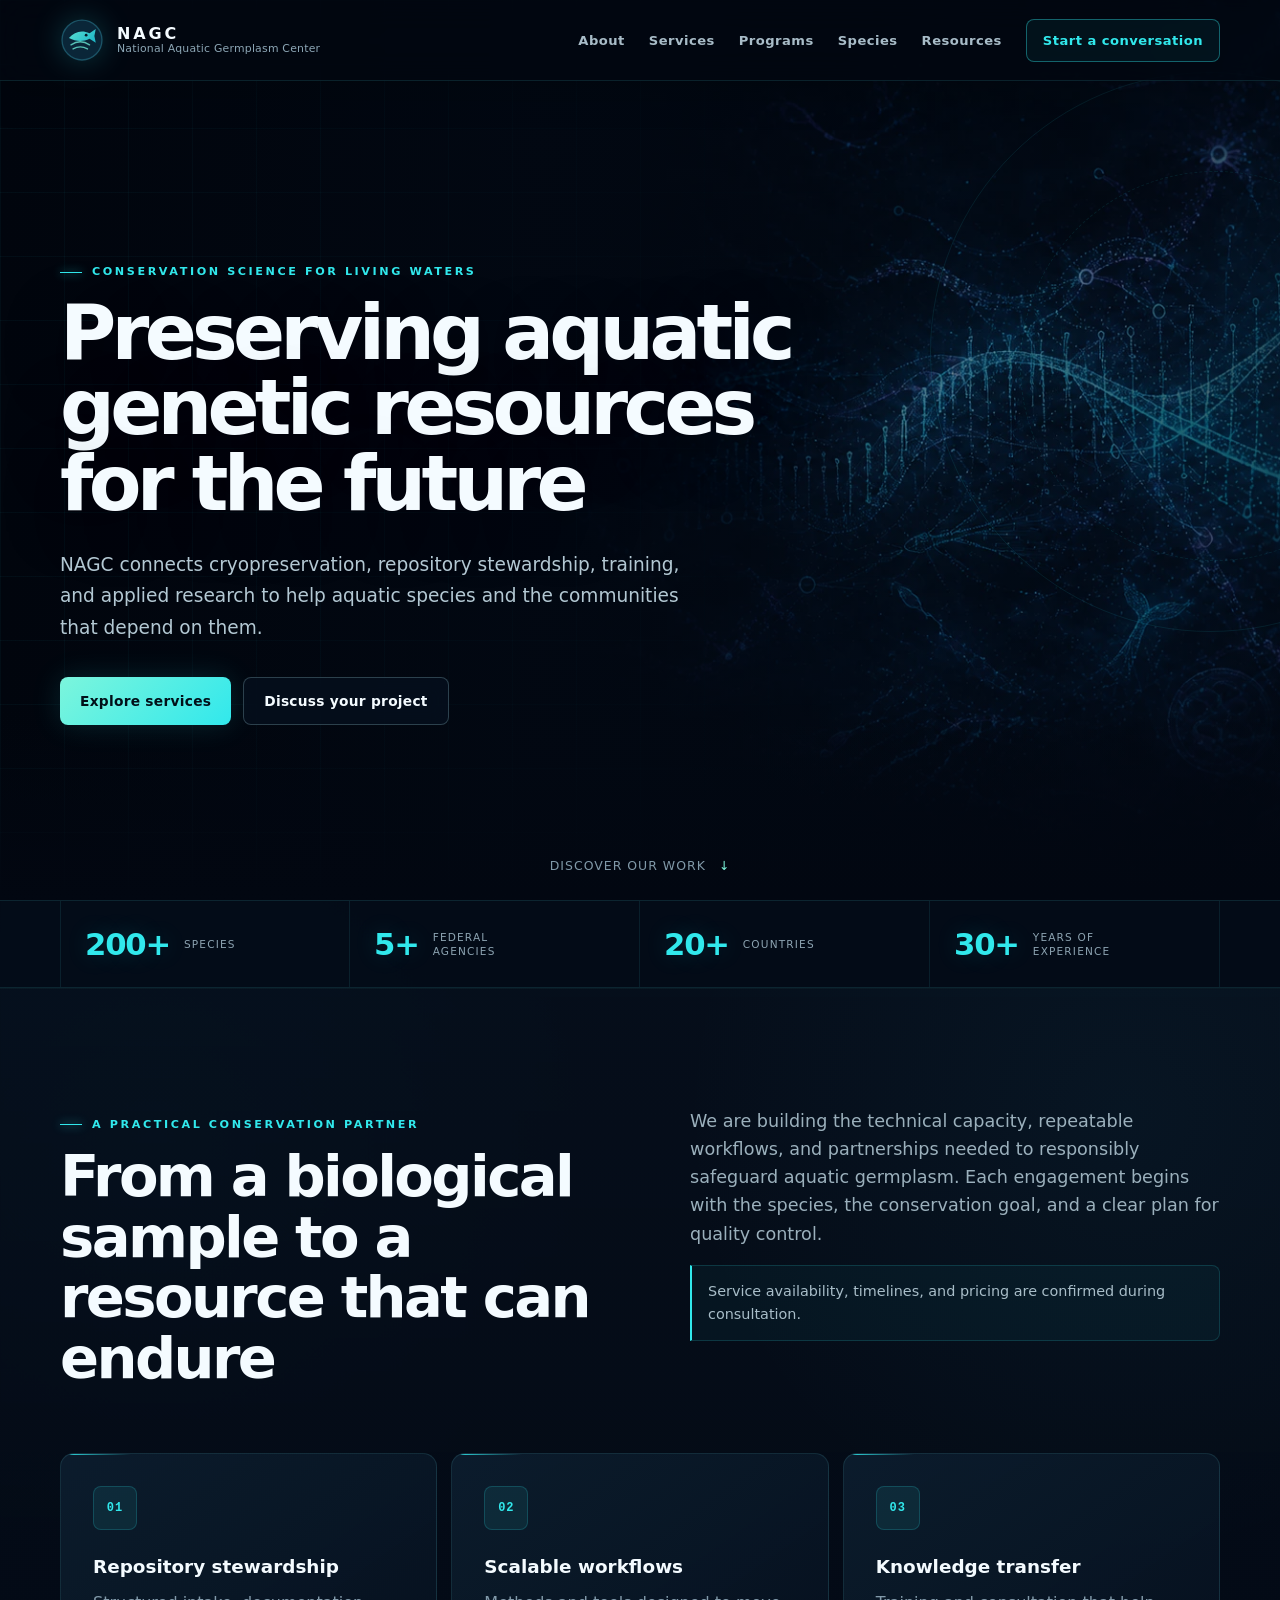
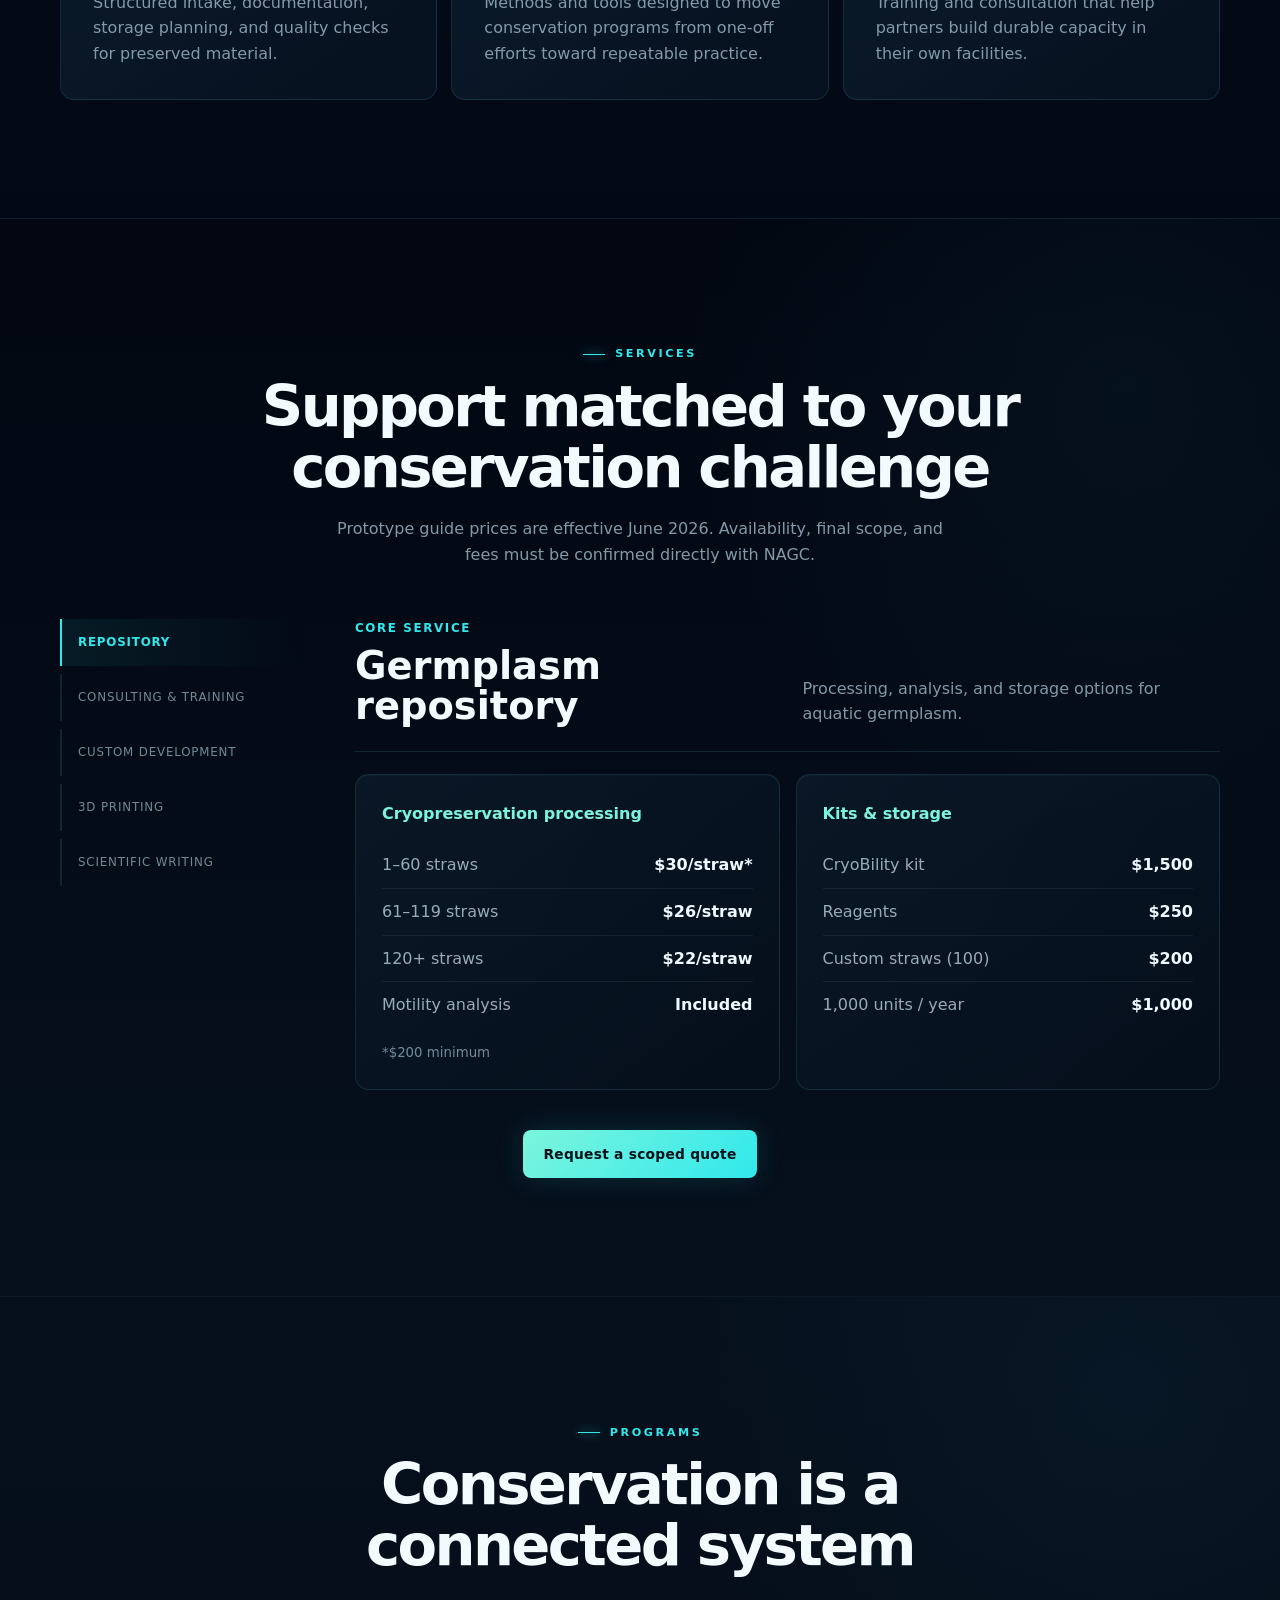
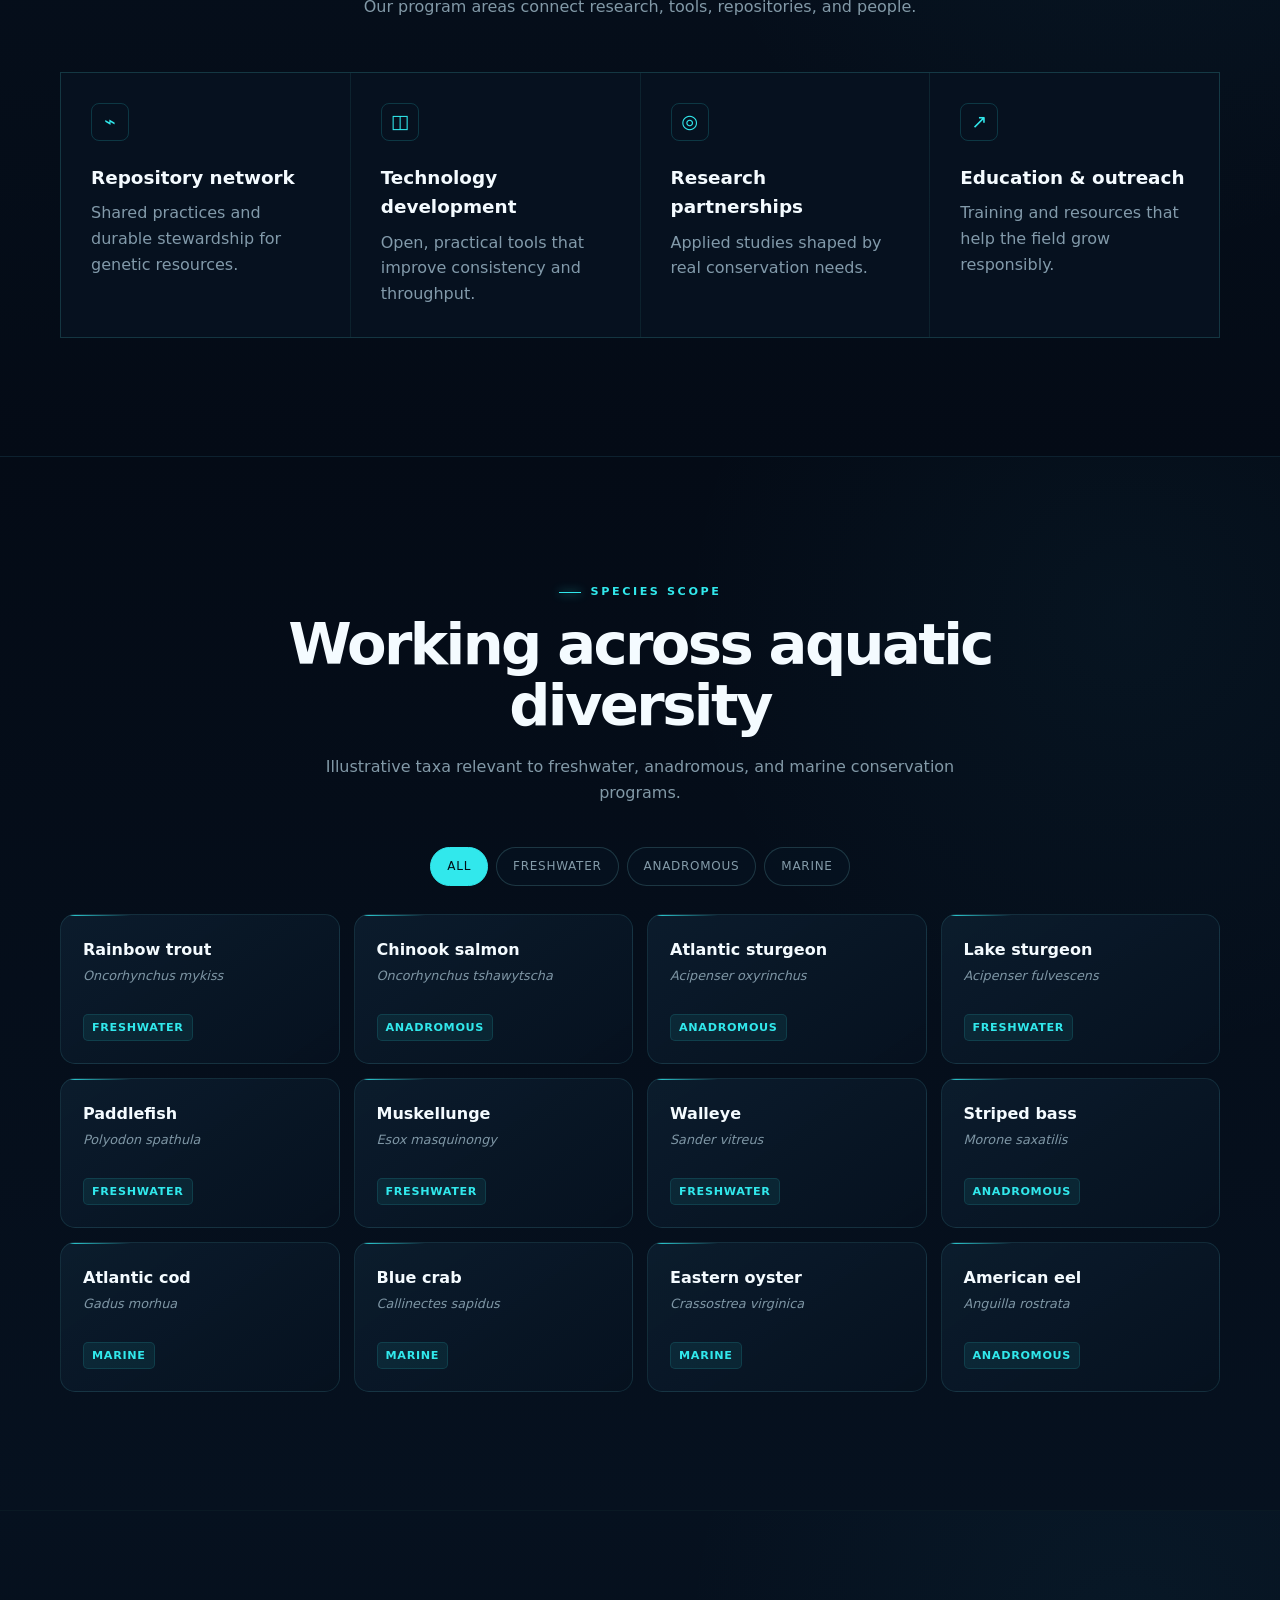
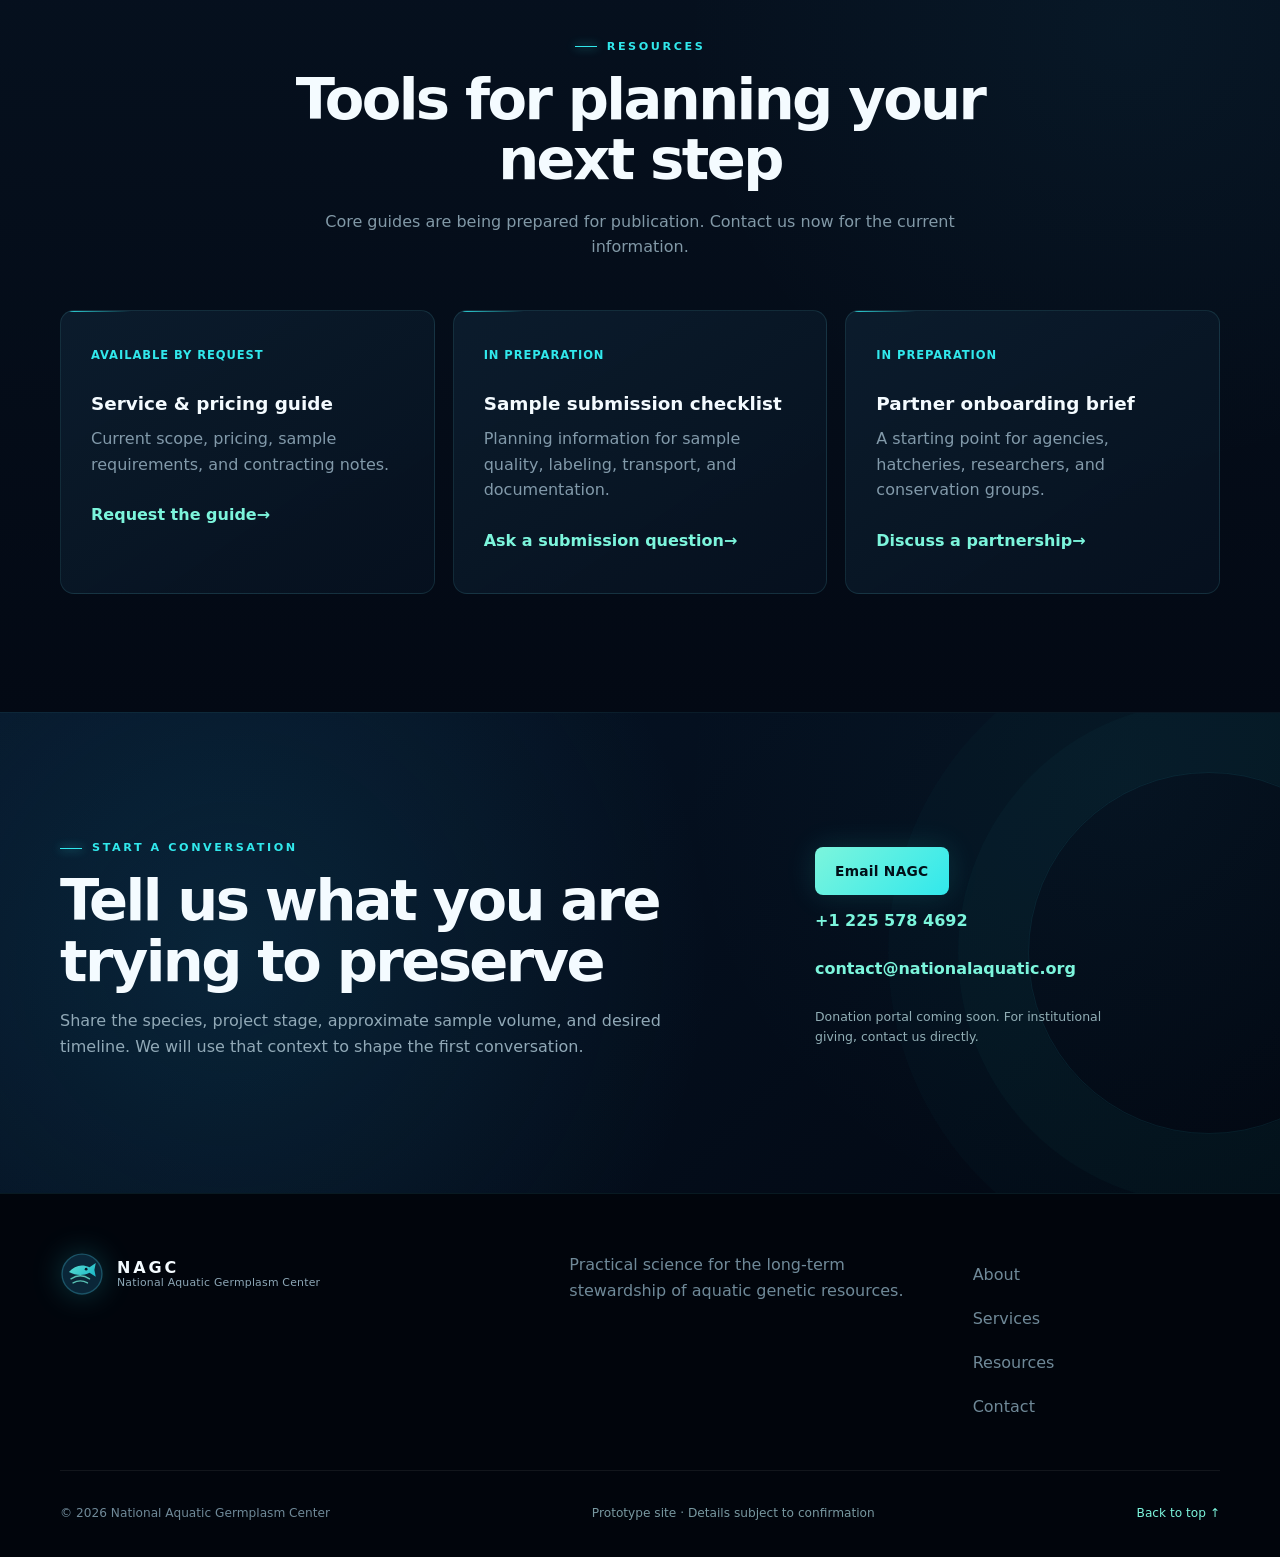
==== index.html @ 895483b2 "Add team impact metrics" ====
<!doctype html>
<html lang="en">
<head>
  <meta charset="utf-8">
  <meta name="viewport" content="width=device-width, initial-scale=1">
  <title>National Aquatic Germplasm Center | NAGC</title>
  <meta name="description" content="NAGC supports aquatic genetic-resource conservation through cryopreservation, repository services, training, technology development, and applied research.">
  <meta name="theme-color" content="#020711">
  <link rel="canonical" href="https://nagc-website.vercel.app/">
  <meta property="og:type" content="website">
  <meta property="og:title" content="National Aquatic Germplasm Center">
  <meta property="og:description" content="Protecting aquatic genetic resources through practical conservation science.">
  <meta property="og:url" content="https://nagc-website.vercel.app/">
  <meta property="og:image" content="https://nagc-website.vercel.app/assets/hero-genetic-signal-v1.webp">
  <meta property="og:image:width" content="1680">
  <meta property="og:image:height" content="945">
  <meta property="og:image:alt" content="Aquatic species in deep water with subtle genetic-science motifs">
  <meta name="twitter:card" content="summary_large_image">
  <meta name="twitter:title" content="National Aquatic Germplasm Center">
  <meta name="twitter:description" content="Practical science for the long-term stewardship of aquatic genetic resources.">
  <meta name="twitter:image" content="https://nagc-website.vercel.app/assets/hero-genetic-signal-v1.webp">
  <link rel="icon" href="assets/nagc-mark.svg" type="image/svg+xml">
  <link rel="preload" href="assets/hero-genetic-signal-v1.webp" as="image" type="image/webp" fetchpriority="high">
  <link rel="stylesheet" href="styles.css">
  <script type="application/ld+json">
    {"@context":"https://schema.org","@type":"Organization","name":"National Aquatic Germplasm Center","alternateName":"NAGC","url":"https://nagc-website.vercel.app/","logo":"https://nagc-website.vercel.app/assets/nagc-mark.svg","email":"contact@nationalaquatic.org","telephone":"+1-225-578-4692","contactPoint":{"@type":"ContactPoint","contactType":"general inquiries","email":"contact@nationalaquatic.org","telephone":"+1-225-578-4692"},"description":"Aquatic genetic-resource conservation, cryopreservation, repository services, training, and applied research."}
  </script>
  <script src="script.js" defer></script>
</head>
<body>
  <a class="skip-link" href="#main">Skip to main content</a>
  <header class="site-header" id="top">
    <div class="shell nav-wrap">
      <a class="brand" href="#top" aria-label="National Aquatic Germplasm Center home">
        <img src="assets/nagc-mark.svg" width="44" height="44" alt="">
        <span><strong>NAGC</strong><small>National Aquatic Germplasm Center</small></span>
      </a>
      <button class="nav-toggle" type="button" aria-expanded="false" aria-controls="site-nav">
        <span class="sr-only">Open navigation</span>
        <svg aria-hidden="true" viewBox="0 0 24 24"><path d="M4 7h16M4 12h16M4 17h16"/></svg>
      </button>
      <nav id="site-nav" aria-label="Primary navigation">
        <a href="#about">About</a><a href="#services">Services</a><a href="#programs">Programs</a>
        <a href="#species">Species</a><a href="#resources">Resources</a>
        <a class="nav-cta" href="#contact">Start a conversation</a>
      </nav>
    </div>
  </header>

  <main id="main">
    <section class="hero" aria-labelledby="hero-title">
      <div class="hero-orbit orbit-one" aria-hidden="true"></div>
      <div class="hero-orbit orbit-two" aria-hidden="true"></div>
      <div class="shell hero-grid">
        <div class="hero-content">
          <p class="eyebrow">Conservation science for living waters</p>
          <h1 id="hero-title">Preserving aquatic genetic resources for the future</h1>
          <p class="hero-copy">NAGC connects cryopreservation, repository stewardship, training, and applied research to help aquatic species and the communities that depend on them.</p>
          <div class="button-row">
            <a class="button primary" href="#services">Explore services</a>
            <a class="button secondary" href="#contact">Discuss your project</a>
          </div>
        </div>
      </div>
      <a class="scroll-cue" href="#about">Discover our work <span aria-hidden="true">↓</span></a>
    </section>

    <div class="system-strip impact-strip" aria-label="NAGC team experience">
      <div class="shell">
        <span><strong>200+</strong><small>Species</small></span>
        <span><strong>5+</strong><small>Federal agencies</small></span>
        <span><strong>20+</strong><small>Countries</small></span>
        <span><strong>30+</strong><small>Years of experience</small></span>
      </div>
    </div>

    <section class="section" id="about">
      <div class="shell split">
        <div>
          <p class="eyebrow dark">A practical conservation partner</p>
          <h2>From a biological sample to a resource that can endure</h2>
        </div>
        <div class="lede">
          <p>We are building the technical capacity, repeatable workflows, and partnerships needed to responsibly safeguard aquatic germplasm. Each engagement begins with the species, the conservation goal, and a clear plan for quality control.</p>
          <p class="note">Service availability, timelines, and pricing are confirmed during consultation.</p>
        </div>
      </div>
      <div class="shell capability-grid">
        <article class="feature-card"><span class="feature-icon" aria-hidden="true">01</span><h3>Repository stewardship</h3><p>Structured intake, documentation, storage planning, and quality checks for preserved material.</p></article>
        <article class="feature-card"><span class="feature-icon" aria-hidden="true">02</span><h3>Scalable workflows</h3><p>Methods and tools designed to move conservation programs from one-off efforts toward repeatable practice.</p></article>
        <article class="feature-card"><span class="feature-icon" aria-hidden="true">03</span><h3>Knowledge transfer</h3><p>Training and consultation that help partners build durable capacity in their own facilities.</p></article>
      </div>
    </section>

    <section class="section section-ink" id="services">
      <div class="shell section-intro">
        <p class="eyebrow">Services</p><h2>Support matched to your conservation challenge</h2>
        <p>Prototype guide prices are effective June 2026. Availability, final scope, and fees must be confirmed directly with NAGC.</p>
      </div>
      <div class="shell service-layout">
        <p class="sr-only" id="service-tabs-help">Choose a service category. On small screens, scroll horizontally to see all categories.</p>
        <div class="tabs" role="tablist" aria-label="Service categories" aria-describedby="service-tabs-help">
          <button role="tab" aria-selected="true" aria-controls="panel-repository" id="tab-repository" tabindex="0">Repository</button>
          <button role="tab" aria-selected="false" aria-controls="panel-consulting" id="tab-consulting" tabindex="-1">Consulting &amp; training</button>
          <button role="tab" aria-selected="false" aria-controls="panel-development" id="tab-development" tabindex="-1">Custom development</button>
          <button role="tab" aria-selected="false" aria-controls="panel-printing" id="tab-printing" tabindex="-1">3D printing</button>
          <button role="tab" aria-selected="false" aria-controls="panel-writing" id="tab-writing" tabindex="-1">Scientific writing</button>
        </div>
        <div class="tab-panels">
          <section class="tab-panel" role="tabpanel" id="panel-repository" aria-labelledby="tab-repository">
            <div class="panel-heading"><div><p class="kicker">Core service</p><h3>Germplasm repository</h3></div><p>Processing, analysis, and storage options for aquatic germplasm.</p></div>
            <div class="price-grid">
              <div class="price-card"><h4>Cryopreservation processing</h4><dl><div><dt>1–60 straws</dt><dd>$30/straw*</dd></div><div><dt>61–119 straws</dt><dd>$26/straw</dd></div><div><dt>120+ straws</dt><dd>$22/straw</dd></div><div><dt>Motility analysis</dt><dd>Included</dd></div></dl><small>*$200 minimum</small></div>
              <div class="price-card"><h4>Kits &amp; storage</h4><dl><div><dt>CryoBility kit</dt><dd>$1,500</dd></div><div><dt>Reagents</dt><dd>$250</dd></div><div><dt>Custom straws (100)</dt><dd>$200</dd></div><div><dt>1,000 units / year</dt><dd>$1,000</dd></div></dl></div>
            </div>
          </section>
          <section class="tab-panel" role="tabpanel" id="panel-consulting" aria-labelledby="tab-consulting" hidden>
            <div class="panel-heading"><div><p class="kicker">Build local capacity</p><h3>Consulting &amp; training</h3></div><p>Hands-on guidance for teams designing or strengthening aquatic germplasm programs.</p></div>
            <div class="price-card wide"><dl><div><dt>Initial consultation (30 min)</dt><dd>No charge</dd></div><div><dt>Ongoing consulting</dt><dd>$300/hour</dd></div><div><dt>Training at NAGC (up to 3)</dt><dd>$500/day</dd></div><div><dt>Training at your facility</dt><dd>$1,000/day + travel</dd></div></dl></div>
          </section>
          <section class="tab-panel" role="tabpanel" id="panel-development" aria-labelledby="tab-development" hidden>
            <div class="panel-heading"><div><p class="kicker">Solve a new problem</p><h3>Custom development</h3></div><p>Protocols, validation, and purpose-built hardware for species or workflows without an established solution.</p></div>
            <div class="price-card wide"><dl><div><dt>New protocol development</dt><dd>$10,000–$50,000</dd></div><div><dt>Protocol validation</dt><dd>From $2,000</dd></div><div><dt>Non-electronic hardware</dt><dd>$1,000–$10,000</dd></div><div><dt>Electronic devices</dt><dd>$2,000–$20,000</dd></div></dl></div>
          </section>
          <section class="tab-panel" role="tabpanel" id="panel-printing" aria-labelledby="tab-printing" hidden>
            <div class="panel-heading"><div><p class="kicker">Rapid prototyping</p><h3>3D printing</h3></div><p>Fabrication support for fixtures, prototypes, and precision parts used in aquatic research workflows.</p></div>
            <div class="price-card wide"><dl><div><dt>PLA / basic resin setup</dt><dd>$25</dd></div><div><dt>PLA printing</dt><dd>$5/hour</dd></div><div><dt>Basic resin</dt><dd>$10/hour</dd></div><div><dt>Precision / SLS</dt><dd>$100/hour</dd></div></dl><small>One-hour minimum. Custom materials quoted separately.</small></div>
          </section>
          <section class="tab-panel" role="tabpanel" id="panel-writing" aria-labelledby="tab-writing" hidden>
            <div class="panel-heading"><div><p class="kicker">Share the science</p><h3>Scientific writing</h3></div><p>Technical writing and editing support for clear, rigorous communication.</p></div>
            <div class="price-card wide"><dl><div><dt>Writing &amp; editing</dt><dd>$0.50/word</dd></div><div><dt>Included revisions</dt><dd>3 rounds</dd></div><div><dt>Additional revisions</dt><dd>$100/hour</dd></div></dl></div>
          </section>
        </div>
      </div>
      <div class="shell centered"><a class="button primary" href="#contact">Request a scoped quote</a></div>
    </section>

    <section class="section" id="programs">
      <div class="shell section-intro dark-copy"><p class="eyebrow dark">Programs</p><h2>Conservation is a connected system</h2><p>Our program areas connect research, tools, repositories, and people.</p></div>
      <div class="shell program-grid">
        <article><span aria-hidden="true">⌁</span><h3>Repository network</h3><p>Shared practices and durable stewardship for genetic resources.</p></article>
        <article><span aria-hidden="true">◫</span><h3>Technology development</h3><p>Open, practical tools that improve consistency and throughput.</p></article>
        <article><span aria-hidden="true">◎</span><h3>Research partnerships</h3><p>Applied studies shaped by real conservation needs.</p></article>
        <article><span aria-hidden="true">↗</span><h3>Education &amp; outreach</h3><p>Training and resources that help the field grow responsibly.</p></article>
      </div>
    </section>

    <section class="section species-section" id="species">
      <div class="shell section-intro dark-copy"><p class="eyebrow dark">Species scope</p><h2>Working across aquatic diversity</h2><p>Illustrative taxa relevant to freshwater, anadromous, and marine conservation programs.</p></div>
      <div class="shell filter-row" role="group" aria-label="Filter species">
        <button class="filter active" type="button" data-filter="all" aria-pressed="true">All</button>
        <button class="filter" type="button" data-filter="freshwater" aria-pressed="false">Freshwater</button>
        <button class="filter" type="button" data-filter="anadromous" aria-pressed="false">Anadromous</button>
        <button class="filter" type="button" data-filter="marine" aria-pressed="false">Marine</button>
      </div>
      <div class="shell species-grid" id="species-grid" aria-live="polite">
        <noscript><p class="no-script">Examples include rainbow trout, Chinook salmon, Atlantic and lake sturgeon, paddlefish, muskellunge, walleye, striped bass, Atlantic cod, blue crab, Eastern oyster, and American eel.</p></noscript>
      </div>
    </section>

    <section class="section section-soft" id="resources">
      <div class="shell section-intro dark-copy"><p class="eyebrow dark">Resources</p><h2>Tools for planning your next step</h2><p>Core guides are being prepared for publication. Contact us now for the current information.</p></div>
      <div class="shell resource-grid">
        <article><span class="status">Available by request</span><h3>Service &amp; pricing guide</h3><p>Current scope, pricing, sample requirements, and contracting notes.</p><a href="mailto:contact@nationalaquatic.org?subject=Request%3A%20NAGC%20service%20guide">Request the guide <span aria-hidden="true">→</span></a></article>
        <article><span class="status">In preparation</span><h3>Sample submission checklist</h3><p>Planning information for sample quality, labeling, transport, and documentation.</p><a href="mailto:contact@nationalaquatic.org?subject=NAGC%20sample%20submission%20question">Ask a submission question <span aria-hidden="true">→</span></a></article>
        <article><span class="status">In preparation</span><h3>Partner onboarding brief</h3><p>A starting point for agencies, hatcheries, researchers, and conservation groups.</p><a href="mailto:contact@nationalaquatic.org?subject=NAGC%20partnership%20inquiry">Discuss a partnership <span aria-hidden="true">→</span></a></article>
      </div>
    </section>

    <section class="section contact-section" id="contact">
      <div class="shell contact-card">
        <div><p class="eyebrow">Start a conversation</p><h2>Tell us what you are trying to preserve</h2><p>Share the species, project stage, approximate sample volume, and desired timeline. We will use that context to shape the first conversation.</p></div>
        <div class="contact-actions">
          <a class="button primary" href="mailto:contact@nationalaquatic.org?subject=NAGC%20project%20inquiry">Email NAGC</a>
          <a class="text-link" href="tel:+12255784692">+1 225 578 4692</a>
          <a class="text-link" href="mailto:contact@nationalaquatic.org">contact@nationalaquatic.org</a>
          <p class="small">Donation portal coming soon. For institutional giving, contact us directly.</p>
        </div>
      </div>
    </section>
  </main>

  <footer>
    <div class="shell footer-grid">
      <a class="brand footer-brand" href="#top"><img src="assets/nagc-mark.svg" width="44" height="44" alt=""><span><strong>NAGC</strong><small>National Aquatic Germplasm Center</small></span></a>
      <p>Practical science for the long-term stewardship of aquatic genetic resources.</p>
      <nav aria-label="Footer navigation"><a href="#about">About</a><a href="#services">Services</a><a href="#resources">Resources</a><a href="#contact">Contact</a></nav>
    </div>
    <div class="shell footer-bottom"><span>© <span id="year"></span> National Aquatic Germplasm Center</span><span class="prototype-note">Prototype site · Details subject to confirmation</span><a href="#top">Back to top ↑</a></div>
  </footer>
</body>
</html>
---- styles.css ----
:root{--ink:#071827;--ink-2:#0b2233;--ink-3:#103448;--aqua:#1cd1d9;--seafoam:#75ead6;--paper:#f5fbfb;--white:#fff;--text:#193342;--muted:#5b707b;--line:#cfe2e4;--radius:18px;--shadow:0 22px 60px rgba(6,28,43,.12)}
*{box-sizing:border-box}html{scroll-behavior:smooth;scroll-padding-top:84px}body{margin:0;color:var(--text);background:var(--paper);font-family:Inter,ui-sans-serif,system-ui,-apple-system,BlinkMacSystemFont,"Segoe UI",sans-serif;line-height:1.6}body.nav-open{overflow:hidden}img{max-width:100%;display:block}a{color:inherit}button,a{touch-action:manipulation}button{font:inherit}.shell{width:min(1160px,calc(100% - 40px));margin-inline:auto}.sr-only{position:absolute;width:1px;height:1px;padding:0;margin:-1px;overflow:hidden;clip:rect(0,0,0,0);white-space:nowrap;border:0}.skip-link{position:fixed;z-index:1000;left:16px;top:12px;padding:10px 14px;background:var(--seafoam);color:var(--ink);font-weight:800;border-radius:8px;transform:translateY(-150%)}.skip-link:focus{transform:none}
.site-header{position:fixed;inset:0 0 auto;z-index:100;background:rgba(5,22,34,.86);backdrop-filter:blur(16px);border-bottom:1px solid rgba(117,234,214,.14)}.nav-wrap{height:76px;display:flex;align-items:center;justify-content:space-between;gap:28px}.brand{display:inline-flex;align-items:center;gap:11px;text-decoration:none;color:var(--white)}.brand img{flex:none}.brand span{display:grid;line-height:1.15}.brand strong{font-size:1.05rem;letter-spacing:.12em}.brand small{font-size:.68rem;color:#b8d4da;letter-spacing:.02em}.site-header nav{display:flex;align-items:center;gap:24px}.site-header nav a{text-decoration:none;color:#d7e6e9;font-weight:650;font-size:.9rem}.site-header nav a:hover,.site-header nav a:focus-visible{color:var(--seafoam)}.site-header .nav-cta{padding:10px 16px;border:1px solid rgba(117,234,214,.55);border-radius:999px;color:var(--seafoam)}.nav-toggle{display:none;width:44px;height:44px;border:1px solid rgba(117,234,214,.3);background:transparent;color:var(--white);border-radius:10px}.nav-toggle svg{width:24px;fill:none;stroke:currentColor;stroke-width:2;stroke-linecap:round}
.hero{min-height:760px;height:92svh;position:relative;display:grid;align-items:center;color:var(--white);background-image:linear-gradient(90deg,rgba(3,14,25,.94) 0%,rgba(3,16,28,.84) 38%,rgba(3,16,28,.25) 72%),linear-gradient(0deg,rgba(3,16,28,.75),transparent 45%),url("assets/hero-genetic-signal-v1.webp");background-size:cover;background-position:center}.hero-content{padding-top:72px}.hero-content>*{max-width:690px}.eyebrow{margin:0 0 14px;color:var(--seafoam);font-size:.78rem;font-weight:850;text-transform:uppercase;letter-spacing:.18em}.eyebrow.dark{color:#087f91}.hero h1,.section h2{margin:0;color:var(--white);font-size:clamp(2.65rem,6.1vw,5.8rem);line-height:.98;letter-spacing:-.055em}.hero-copy{margin:28px 0 0;color:#d1e2e6;font-size:clamp(1rem,1.7vw,1.22rem);line-height:1.7}.button-row{display:flex;flex-wrap:wrap;gap:12px;margin-top:34px}.button{display:inline-flex;align-items:center;justify-content:center;min-height:50px;padding:0 22px;border-radius:999px;text-decoration:none;font-weight:800;transition:transform .2s,background .2s,border-color .2s}.button:hover{transform:translateY(-2px)}.button.primary{background:var(--seafoam);color:var(--ink)}.button.primary:hover{background:#9af1e2}.button.secondary{color:var(--white);border:1px solid rgba(255,255,255,.44);background:rgba(255,255,255,.05)}.scroll-cue{position:absolute;bottom:24px;left:50%;transform:translateX(-50%);color:#d8e7e9;text-decoration:none;font-size:.78rem;letter-spacing:.08em;text-transform:uppercase}.scroll-cue span{margin-left:8px;color:var(--seafoam)}
.section{padding:112px 0}.section h2{color:var(--ink);font-size:clamp(2.15rem,4.5vw,4rem);line-height:1.05}.split{display:grid;grid-template-columns:1fr 1fr;gap:80px;align-items:start}.lede{font-size:1.1rem;color:var(--muted)}.lede p:first-child{margin-top:0}.note{padding:14px 16px;border-left:3px solid var(--aqua);background:#eaf6f6;font-size:.9rem}.capability-grid{display:grid;grid-template-columns:repeat(3,1fr);gap:18px;margin-top:64px}.feature-card{padding:32px;background:var(--white);border:1px solid var(--line);border-radius:var(--radius);box-shadow:0 10px 32px rgba(6,28,43,.05)}.feature-icon{display:grid;place-items:center;width:44px;height:44px;border-radius:50%;background:var(--ink);color:var(--seafoam);font-size:.75rem;font-weight:850;letter-spacing:.08em}.feature-card h3,.program-grid h3,.resource-grid h3{margin:22px 0 8px;color:var(--ink);font-size:1.15rem}.feature-card p,.program-grid p,.resource-grid p{margin:0;color:var(--muted)}
.section-ink{background:var(--ink);color:#d8e7e9}.section-intro{max-width:760px;text-align:center}.section-intro h2{color:var(--white)}.section-intro>p:last-child{color:#a9c2c8;margin:18px auto 0;max-width:630px}.section-intro.dark-copy h2{color:var(--ink)}.section-intro.dark-copy>p:last-child{color:var(--muted)}.service-layout{display:grid;grid-template-columns:245px 1fr;gap:42px;margin-top:52px}.tabs{display:flex;flex-direction:column;gap:8px;align-self:start;position:sticky;top:105px}.tabs button{text-align:left;padding:14px 16px;border:0;border-left:2px solid rgba(117,234,214,.18);background:transparent;color:#9fb8bf;cursor:pointer}.tabs button[aria-selected="true"]{color:var(--seafoam);border-left-color:var(--seafoam);background:rgba(117,234,214,.06);font-weight:800}.tabs button:focus-visible,.filter:focus-visible,.nav-toggle:focus-visible,a:focus-visible{outline:3px solid #ffcf66;outline-offset:3px}.tab-panel{min-height:390px}.panel-heading{display:grid;grid-template-columns:1fr 1fr;gap:30px;align-items:end;padding-bottom:24px;border-bottom:1px solid rgba(117,234,214,.17)}.panel-heading h3{margin:0;color:var(--white);font-size:clamp(1.8rem,3vw,2.8rem);line-height:1.05}.panel-heading p{margin:0;color:#a9c2c8}.panel-heading .kicker{color:var(--seafoam);font-size:.74rem;font-weight:800;text-transform:uppercase;letter-spacing:.14em;margin-bottom:8px}.price-grid{display:grid;grid-template-columns:1fr 1fr;gap:16px;margin-top:22px}.price-card{padding:26px;border:1px solid rgba(117,234,214,.16);border-radius:var(--radius);background:rgba(255,255,255,.035)}.price-card.wide{margin-top:22px}.price-card h4{margin:0 0 16px;color:var(--seafoam)}.price-card dl{margin:0}.price-card dl div{display:flex;justify-content:space-between;gap:18px;padding:10px 0;border-bottom:1px solid rgba(255,255,255,.08)}.price-card dl div:last-child{border:0}.price-card dt{color:#c5d9dd}.price-card dd{margin:0;color:var(--white);font-weight:750;text-align:right}.price-card small{display:block;margin-top:14px;color:#8ea9b0}.centered{text-align:center;margin-top:40px}
.program-grid{display:grid;grid-template-columns:repeat(4,1fr);gap:14px;margin-top:52px}.program-grid article{padding:28px 24px;border-top:2px solid var(--line);background:transparent}.program-grid article>span{color:#078ca1;font-size:1.6rem}.program-grid h3{margin-top:22px}.species-section{background:#eaf5f4}.filter-row{display:flex;justify-content:center;gap:8px;flex-wrap:wrap;margin-top:42px}.filter{padding:9px 16px;border:1px solid #a7c9cb;border-radius:999px;background:transparent;color:var(--text);cursor:pointer}.filter.active{background:var(--ink);border-color:var(--ink);color:var(--white)}.species-grid{display:grid;grid-template-columns:repeat(4,1fr);gap:14px;margin-top:28px}.species-card{min-height:145px;padding:22px;border-radius:15px;background:var(--white);border:1px solid var(--line);display:flex;flex-direction:column;justify-content:space-between}.species-card h3{margin:0;color:var(--ink);font-size:1rem}.species-card em{display:block;margin-top:3px;color:var(--muted);font-size:.8rem}.species-card span{align-self:flex-start;margin-top:20px;padding:4px 8px;border-radius:999px;background:#e7f5f3;color:#087989;font-size:.7rem;font-weight:800;text-transform:uppercase;letter-spacing:.06em}.section-soft{background:var(--white)}.resource-grid{display:grid;grid-template-columns:repeat(3,1fr);gap:18px;margin-top:50px}.resource-grid article{padding:30px;border:1px solid var(--line);border-radius:var(--radius);background:var(--paper)}.resource-grid .status{display:inline-block;color:#087989;font-size:.72rem;font-weight:850;text-transform:uppercase;letter-spacing:.08em}.resource-grid a{display:inline-block;margin-top:24px;color:#066f7f;font-weight:800;text-decoration:none}.resource-grid a:hover{text-decoration:underline}
.contact-section{background:linear-gradient(135deg,#0b2638,#071827);color:var(--white)}.contact-card{display:grid;grid-template-columns:1.25fr .75fr;gap:80px;align-items:center}.contact-card h2{color:var(--white)}.contact-card>div:first-child>p:last-child{max-width:650px;color:#acc5ca}.contact-actions{display:flex;flex-direction:column;align-items:flex-start;gap:12px}.text-link{color:var(--seafoam);text-decoration:none;font-weight:700}.text-link:hover{text-decoration:underline}.small{font-size:.78rem;color:#91aeb5;max-width:300px}footer{padding:58px 0 22px;background:#04121d;color:#9db7bd}.footer-grid{display:grid;grid-template-columns:1.3fr 1fr .7fr;gap:50px;align-items:start}.footer-grid p{margin:0;max-width:420px}.footer-grid nav{display:grid;gap:8px}.footer-grid nav a{text-decoration:none}.footer-grid nav a:hover{color:var(--seafoam)}.footer-bottom{display:flex;justify-content:space-between;gap:20px;margin-top:42px;padding-top:20px;border-top:1px solid rgba(255,255,255,.1);font-size:.76rem}.footer-bottom a{color:var(--seafoam);text-decoration:none}
@media(max-width:900px){.site-header nav{display:none;position:absolute;top:76px;left:0;right:0;padding:26px 20px 34px;background:rgba(5,22,34,.98);border-bottom:1px solid rgba(117,234,214,.2);flex-direction:column;align-items:stretch;gap:2px}.site-header nav.open{display:flex}.site-header nav a{padding:12px}.nav-toggle{display:grid;place-items:center}.split,.contact-card{grid-template-columns:1fr;gap:34px}.service-layout{grid-template-columns:1fr}.tabs{position:static;display:grid;grid-template-columns:repeat(5,max-content);overflow-x:auto;padding-bottom:7px;scrollbar-color:var(--aqua) transparent}.tabs button{border-left:0;border-bottom:2px solid rgba(117,234,214,.18);white-space:nowrap}.tabs button[aria-selected="true"]{border-bottom-color:var(--seafoam)}.program-grid,.species-grid{grid-template-columns:repeat(2,1fr)}.footer-grid{grid-template-columns:1fr 1fr}.footer-brand{grid-column:1/-1}}
@media(max-width:620px){.shell{width:min(100% - 28px,1160px)}.brand small{max-width:185px}.hero{min-height:700px;background-position:61% center}.hero h1{font-size:clamp(2.6rem,13vw,4rem)}.hero-copy{font-size:1rem}.section{padding:78px 0}.capability-grid,.price-grid,.program-grid,.species-grid,.resource-grid,.footer-grid{grid-template-columns:1fr}.panel-heading{grid-template-columns:1fr;gap:12px}.price-card{padding:20px}.program-grid{gap:0}.species-grid{grid-template-columns:repeat(2,1fr)}.species-card{min-height:135px;padding:17px}.contact-card{gap:38px}.footer-brand{grid-column:auto}.footer-bottom{flex-direction:column}.scroll-cue{display:none}}
.tabs button{scroll-snap-align:start}
.resource-grid a{display:inline-flex;align-items:center;min-height:44px;margin-top:16px}
.no-script{grid-column:1/-1;padding:24px;border:1px solid var(--line);border-radius:var(--radius);background:var(--white)}
.contact-actions{gap:4px}
.text-link{display:inline-flex;align-items:center;min-height:44px}
.footer-grid nav{gap:0}
.footer-grid nav a{display:flex;align-items:center;min-height:44px}
.footer-bottom{align-items:center}
.footer-bottom a{display:inline-flex;align-items:center;min-height:44px}
.prototype-note{color:#7898a0}
@media(max-width:900px){.tabs{scroll-snap-type:x proximity}}
@media(prefers-reduced-motion:reduce){html{scroll-behavior:auto}*,*::before,*::after{animation-duration:.01ms!important;animation-iteration-count:1!important;transition-duration:.01ms!important}}

/* 2026 dark biotech visual system */
:root{
  --ink:#020711;
  --ink-2:#06101d;
  --ink-3:#0a1727;
  --panel:#091625;
  --panel-2:#0c1c2d;
  --aqua:#31e8ec;
  --seafoam:#7cf5dc;
  --electric:#4d7cff;
  --paper:#030914;
  --white:#f4fbff;
  --text:#c4d4df;
  --muted:#829aaa;
  --line:rgba(112,226,232,.16);
  --radius:14px;
  --shadow:0 30px 80px rgba(0,0,0,.34);
}
html{background:var(--ink)}
body{
  color:var(--text);
  background:
    radial-gradient(circle at 12% 18%,rgba(21,102,144,.12),transparent 27rem),
    radial-gradient(circle at 88% 72%,rgba(47,232,236,.06),transparent 30rem),
    var(--paper);
}
body::before{
  content:"";
  position:fixed;
  inset:0;
  z-index:-1;
  pointer-events:none;
  background-image:linear-gradient(rgba(98,214,224,.025) 1px,transparent 1px),linear-gradient(90deg,rgba(98,214,224,.025) 1px,transparent 1px);
  background-size:52px 52px;
  -webkit-mask-image:linear-gradient(to bottom,transparent,black 18%,black 82%,transparent);
  mask-image:linear-gradient(to bottom,transparent,black 18%,black 82%,transparent);
}
::selection{background:rgba(49,232,236,.28);color:var(--white)}
.site-header{background:rgba(2,7,17,.76);border-bottom-color:rgba(73,224,231,.13);box-shadow:0 10px 40px rgba(0,0,0,.2)}
.nav-wrap{height:80px}
.brand{gap:13px}.brand img{filter:drop-shadow(0 0 15px rgba(49,232,236,.22))}.brand strong{font-size:1rem;letter-spacing:.18em}.brand small{color:#8da7b6}.site-header nav a{color:#a8bcc8;font-size:.82rem;letter-spacing:.035em}.site-header .nav-cta{border-radius:8px;border-color:rgba(49,232,236,.38);background:rgba(49,232,236,.055);color:var(--aqua)}
.hero{
  min-height:780px;
  height:min(940px,100svh);
  overflow:hidden;
  isolation:isolate;
  background-image:
    linear-gradient(90deg,rgba(1,5,13,.98) 0%,rgba(2,8,18,.92) 42%,rgba(2,9,19,.43) 74%,rgba(2,8,18,.64) 100%),
    linear-gradient(0deg,#020711 0%,transparent 31%),
    url("assets/hero-genetic-signal-v1.webp");
  background-position:center;
}
.hero::before{
  content:"";
  position:absolute;
  inset:0;
  z-index:-1;
  background:
    linear-gradient(rgba(48,225,233,.045) 1px,transparent 1px),
    linear-gradient(90deg,rgba(48,225,233,.045) 1px,transparent 1px);
  background-size:64px 64px;
  -webkit-mask-image:linear-gradient(90deg,black,transparent 72%);
  mask-image:linear-gradient(90deg,black,transparent 72%);
}
.hero::after{content:"";position:absolute;inset:auto 0 0;height:190px;z-index:-1;background:linear-gradient(transparent,#020711)}
.hero-grid{display:grid;grid-template-columns:minmax(0,1fr);align-items:center;padding-top:80px}
.hero-content{padding-top:0}.hero-content>*{max-width:760px}
.eyebrow{display:inline-flex;align-items:center;gap:10px;color:var(--aqua);font-size:.7rem;letter-spacing:.23em}.eyebrow::before{content:"";width:22px;height:1px;background:currentColor;box-shadow:0 0 10px currentColor}.eyebrow.dark{color:var(--aqua)}
.hero h1{max-width:820px;font-size:clamp(3rem,6vw,6.5rem);font-weight:720;letter-spacing:-.062em;text-wrap:balance;text-shadow:0 18px 60px rgba(0,0,0,.36)}
.hero-copy{max-width:650px;color:#b3c8d3;font-size:clamp(1rem,1.45vw,1.16rem)}
.button{min-height:48px;border-radius:8px;padding-inline:20px;font-size:.86rem;letter-spacing:.02em}
.button.primary{position:relative;overflow:hidden;background:linear-gradient(135deg,var(--seafoam),var(--aqua));color:#011019;box-shadow:0 0 30px rgba(49,232,236,.14)}
.button.primary:hover{background:linear-gradient(135deg,#a0ffe8,#5ff5f1);box-shadow:0 0 38px rgba(49,232,236,.24)}
.button.secondary{background:rgba(7,20,35,.58);border-color:rgba(165,217,226,.25);backdrop-filter:blur(10px)}
.hero-orbit{position:absolute;z-index:-1;border:1px solid rgba(49,232,236,.09);border-radius:50%;pointer-events:none}.orbit-one{width:560px;height:560px;right:-210px;top:8%}.orbit-two{width:390px;height:390px;right:-130px;top:19%;border-style:dashed;animation:orbitSpin 38s linear infinite}
.scroll-cue{color:#8099a8}.system-strip{position:relative;z-index:3;border-block:1px solid rgba(72,217,226,.12);background:rgba(4,12,24,.92)}.system-strip .shell{display:grid;grid-template-columns:repeat(4,1fr)}.system-strip span{display:flex;align-items:center;gap:14px;min-height:86px;padding:0 24px;border-right:1px solid rgba(72,217,226,.1);color:#8299a8;text-transform:uppercase}.system-strip span:first-child{border-left:1px solid rgba(72,217,226,.1)}.system-strip strong{color:var(--aqua);font:680 clamp(1.55rem,2.4vw,2.15rem)/1 ui-sans-serif,system-ui,sans-serif;letter-spacing:-.04em;text-shadow:0 0 24px rgba(49,232,236,.18)}.system-strip small{max-width:120px;color:#8ca3b1;font-size:.66rem;line-height:1.35;letter-spacing:.11em}
.section{position:relative;padding:118px 0;border-top:1px solid rgba(87,215,223,.08);background:linear-gradient(180deg,rgba(6,16,29,.72),rgba(3,9,20,.92))}.section::before{content:"";position:absolute;inset:0;pointer-events:none;background:radial-gradient(circle at 88% 15%,rgba(46,160,194,.055),transparent 28rem)}
.section>.shell{position:relative;z-index:1}.section h2,.section-intro.dark-copy h2{color:var(--white);font-weight:680;letter-spacing:-.045em}.split{gap:clamp(48px,8vw,100px)}.lede{color:#9bb0bc}.note{border:1px solid rgba(49,232,236,.16);border-left:2px solid var(--aqua);background:rgba(49,232,236,.045);color:#a8bdc8;border-radius:0 8px 8px 0}
.capability-grid{gap:14px}.feature-card,.resource-grid article,.species-card{position:relative;overflow:hidden;background:linear-gradient(145deg,rgba(13,31,48,.86),rgba(6,17,31,.94));border-color:rgba(103,216,225,.13);box-shadow:none}.feature-card::before,.resource-grid article::before,.species-card::before{content:"";position:absolute;inset:0 auto auto 0;width:70px;height:1px;background:linear-gradient(90deg,var(--aqua),transparent)}.feature-card:hover,.resource-grid article:hover,.species-card:hover{border-color:rgba(65,231,235,.3);transform:translateY(-3px)}.feature-card,.resource-grid article,.species-card{transition:transform .25s,border-color .25s,background .25s}.feature-icon{border-radius:8px;background:rgba(49,232,236,.08);border:1px solid rgba(49,232,236,.18);color:var(--aqua);font-family:ui-monospace,SFMono-Regular,Consolas,monospace}.feature-card h3,.program-grid h3,.resource-grid h3,.species-card h3{color:var(--white)}.feature-card p,.program-grid p,.resource-grid p{color:var(--muted)}
.section-ink{background:linear-gradient(180deg,#020711,#06101d)}.section-intro>p:last-child,.section-intro.dark-copy>p:last-child{color:#8299a7}.service-layout{gap:50px}.tabs button{border-left-color:rgba(105,218,226,.12);color:#718996;text-transform:uppercase;letter-spacing:.07em;font-size:.74rem}.tabs button[aria-selected="true"]{color:var(--aqua);border-left-color:var(--aqua);background:linear-gradient(90deg,rgba(49,232,236,.08),transparent)}.panel-heading{border-bottom-color:rgba(91,217,225,.14)}.panel-heading h3{font-weight:650}.panel-heading p{color:#8199a7}.panel-heading .kicker{color:var(--aqua)}.price-card{background:linear-gradient(145deg,rgba(13,31,48,.62),rgba(5,15,27,.76));border-color:rgba(103,216,225,.13);box-shadow:inset 0 1px rgba(255,255,255,.025)}.price-card h4{color:var(--seafoam)}.price-card dl div{border-bottom-color:rgba(255,255,255,.065)}.price-card dt{color:#98acb8}.price-card dd{color:#edfaff}.price-card small{color:#718b99}
#programs{background:linear-gradient(180deg,#06101d,#040b16)}.program-grid{gap:1px;background:rgba(81,214,222,.11);border:1px solid rgba(81,214,222,.11)}.program-grid article{min-height:240px;padding:30px;background:#06111f;border:0}.program-grid article:hover{background:#0a1929}.program-grid article>span{display:inline-grid;place-items:center;width:38px;height:38px;border:1px solid rgba(49,232,236,.18);border-radius:8px;color:var(--aqua);font-size:1.2rem}
.species-section{background:linear-gradient(180deg,#040b16,#06111f)}.filter{border-color:rgba(124,208,215,.2);color:#849ba9;background:rgba(7,19,33,.7);font-size:.75rem;text-transform:uppercase;letter-spacing:.06em}.filter:hover{border-color:rgba(49,232,236,.38);color:var(--white)}.filter.active{background:var(--aqua);border-color:var(--aqua);color:#021018}.species-card{min-height:150px}.species-card em{color:#7e96a5}.species-card span{border-radius:5px;background:rgba(49,232,236,.075);border:1px solid rgba(49,232,236,.12);color:var(--aqua)}
.section-soft{background:linear-gradient(180deg,#06111f,#030914)}.resource-grid .status{color:var(--aqua)}.resource-grid a{color:var(--seafoam)}
.contact-section{overflow:hidden;background:radial-gradient(circle at 18% 50%,rgba(27,119,157,.18),transparent 30rem),linear-gradient(135deg,#061629,#020711)}.contact-section::after{content:"";position:absolute;right:-110px;top:50%;width:360px;height:360px;border:1px solid rgba(49,232,236,.09);border-radius:50%;transform:translateY(-50%);box-shadow:0 0 0 70px rgba(49,232,236,.025),0 0 0 140px rgba(49,232,236,.015)}.contact-card{position:relative;z-index:1}.contact-card>div:first-child>p:last-child{color:#91a9b7}.text-link{color:var(--seafoam)}
footer{background:#01050c;border-top:1px solid rgba(74,216,225,.1);color:#6f8998}.footer-bottom{border-top-color:rgba(255,255,255,.065)}
@keyframes orbitSpin{to{transform:rotate(360deg)}}
@media(max-width:1000px){.system-strip .shell{grid-template-columns:repeat(2,1fr)}.system-strip span:nth-child(2){border-right:1px solid rgba(72,217,226,.1)}.system-strip span:nth-child(n+3){border-top:1px solid rgba(72,217,226,.1)}}
@media(max-width:780px){.hero{height:auto;min-height:720px;padding:150px 0 110px;background-position:63% center}.hero-grid{padding-top:0}.hero h1{font-size:clamp(2.8rem,12vw,4.8rem)}.system-strip span{padding-inline:14px}.program-grid{background:transparent;border:0;gap:10px}.program-grid article{border:1px solid rgba(81,214,222,.11)}.site-header nav{background:rgba(2,7,17,.98)}}
@media(max-width:520px){.hero{min-height:700px}.system-strip .shell{grid-template-columns:1fr 1fr}.system-strip span{min-height:62px;font-size:.62rem;letter-spacing:.06em}.section{padding:84px 0}.capability-grid{margin-top:42px}.species-grid{grid-template-columns:1fr 1fr}.hero-orbit{display:none}}
@media(prefers-reduced-motion:reduce){.orbit-two{animation:none}}
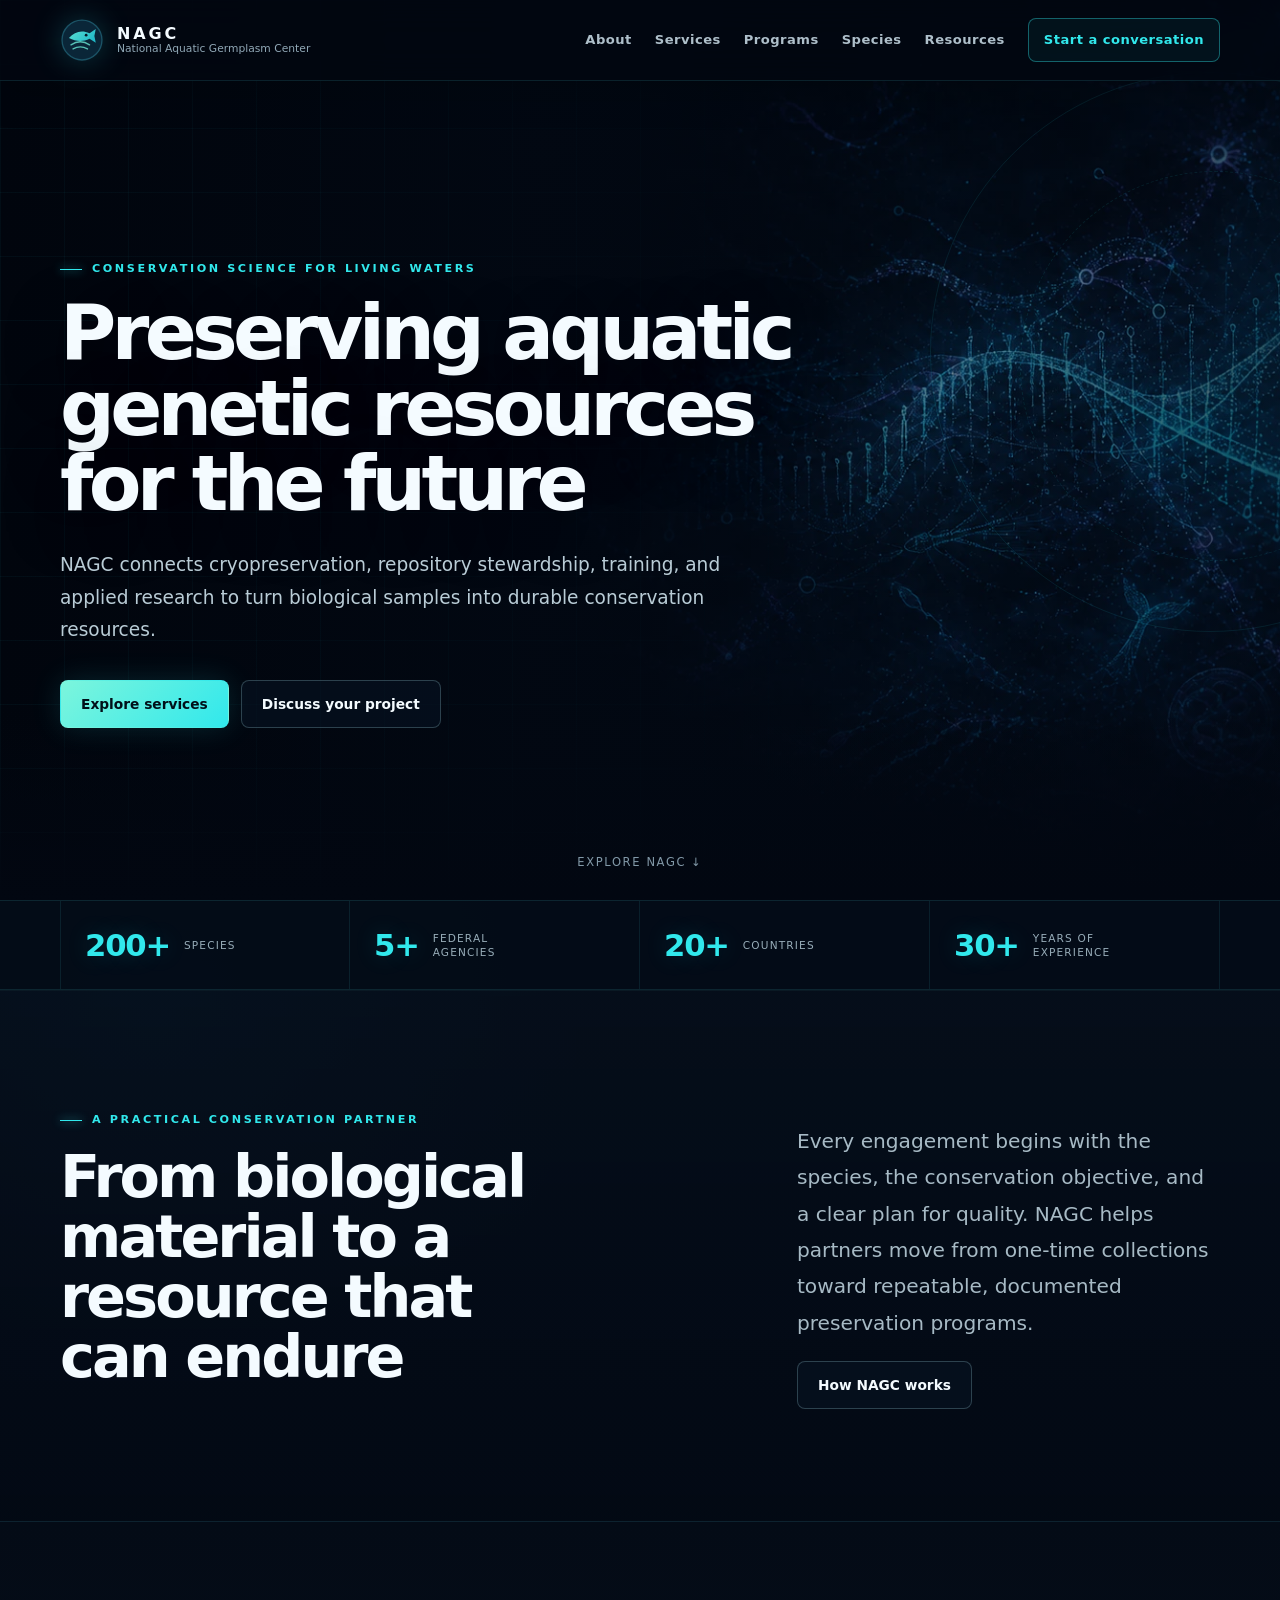
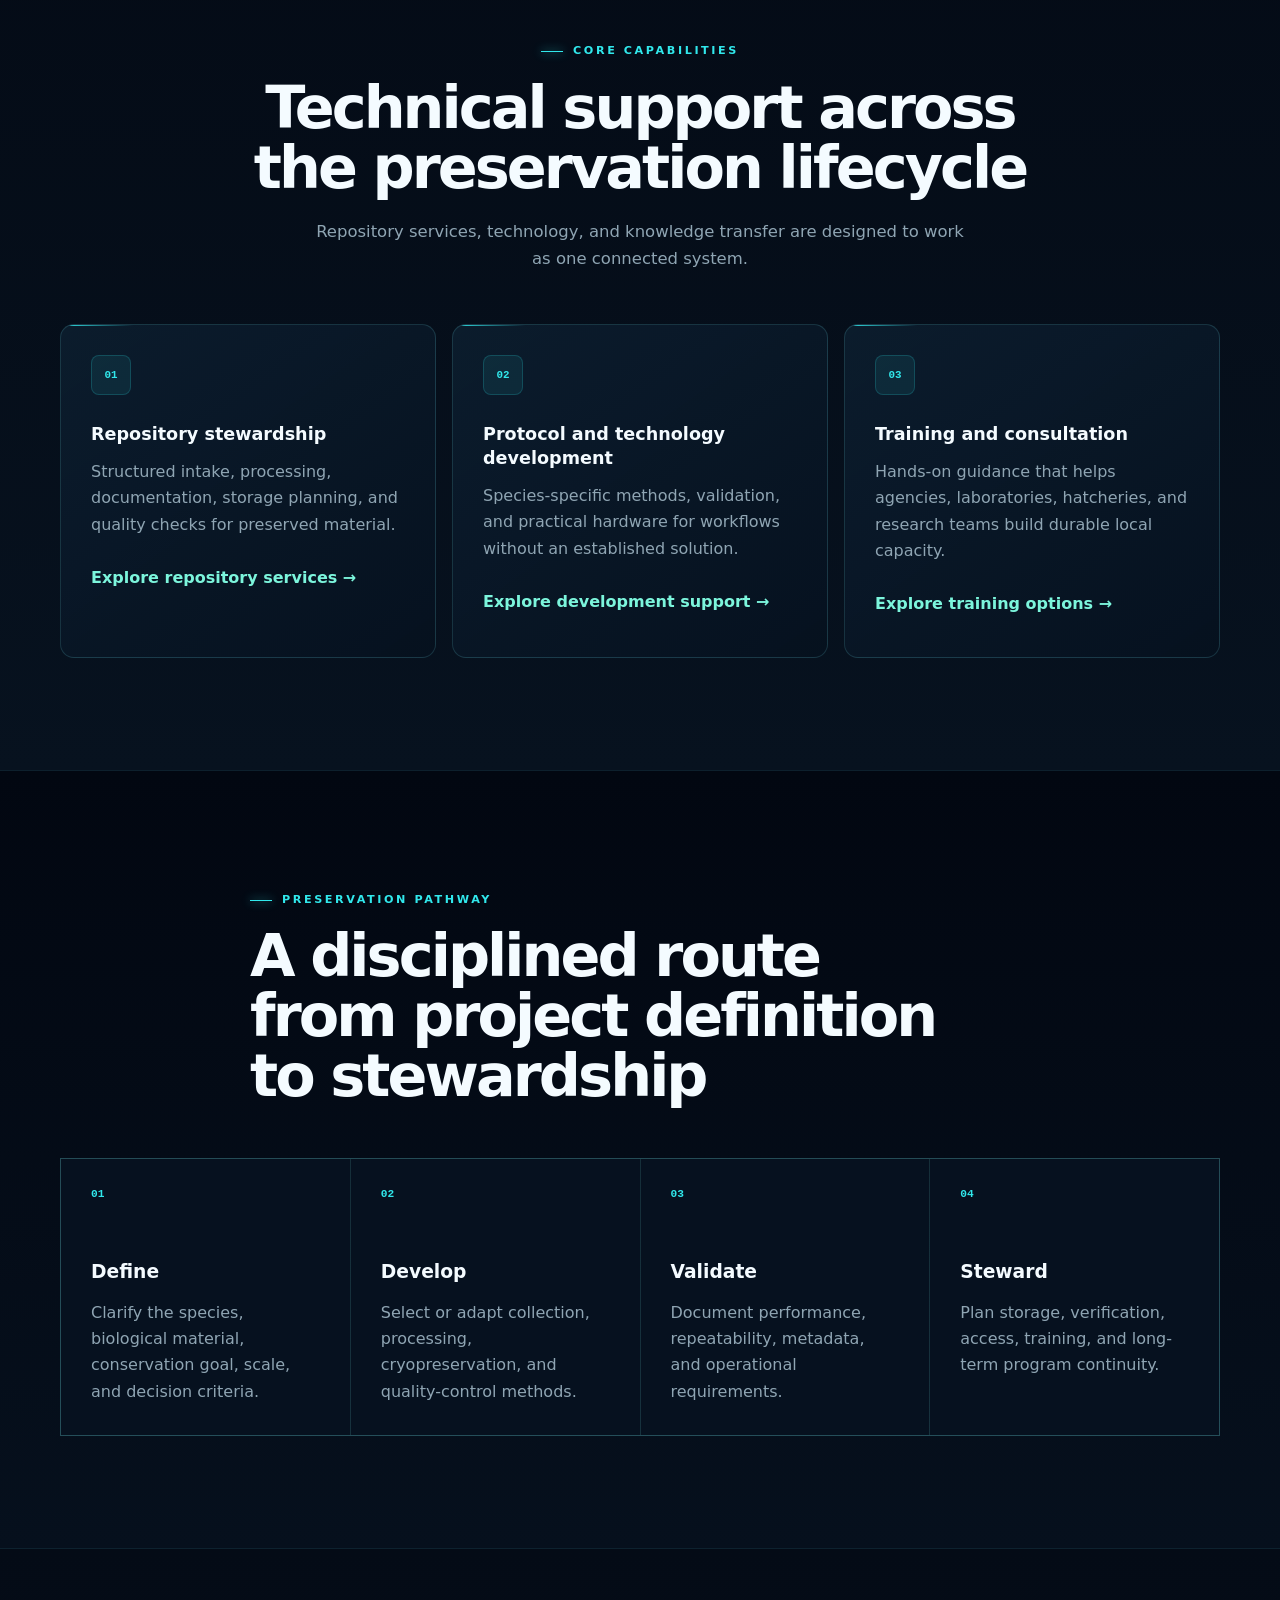
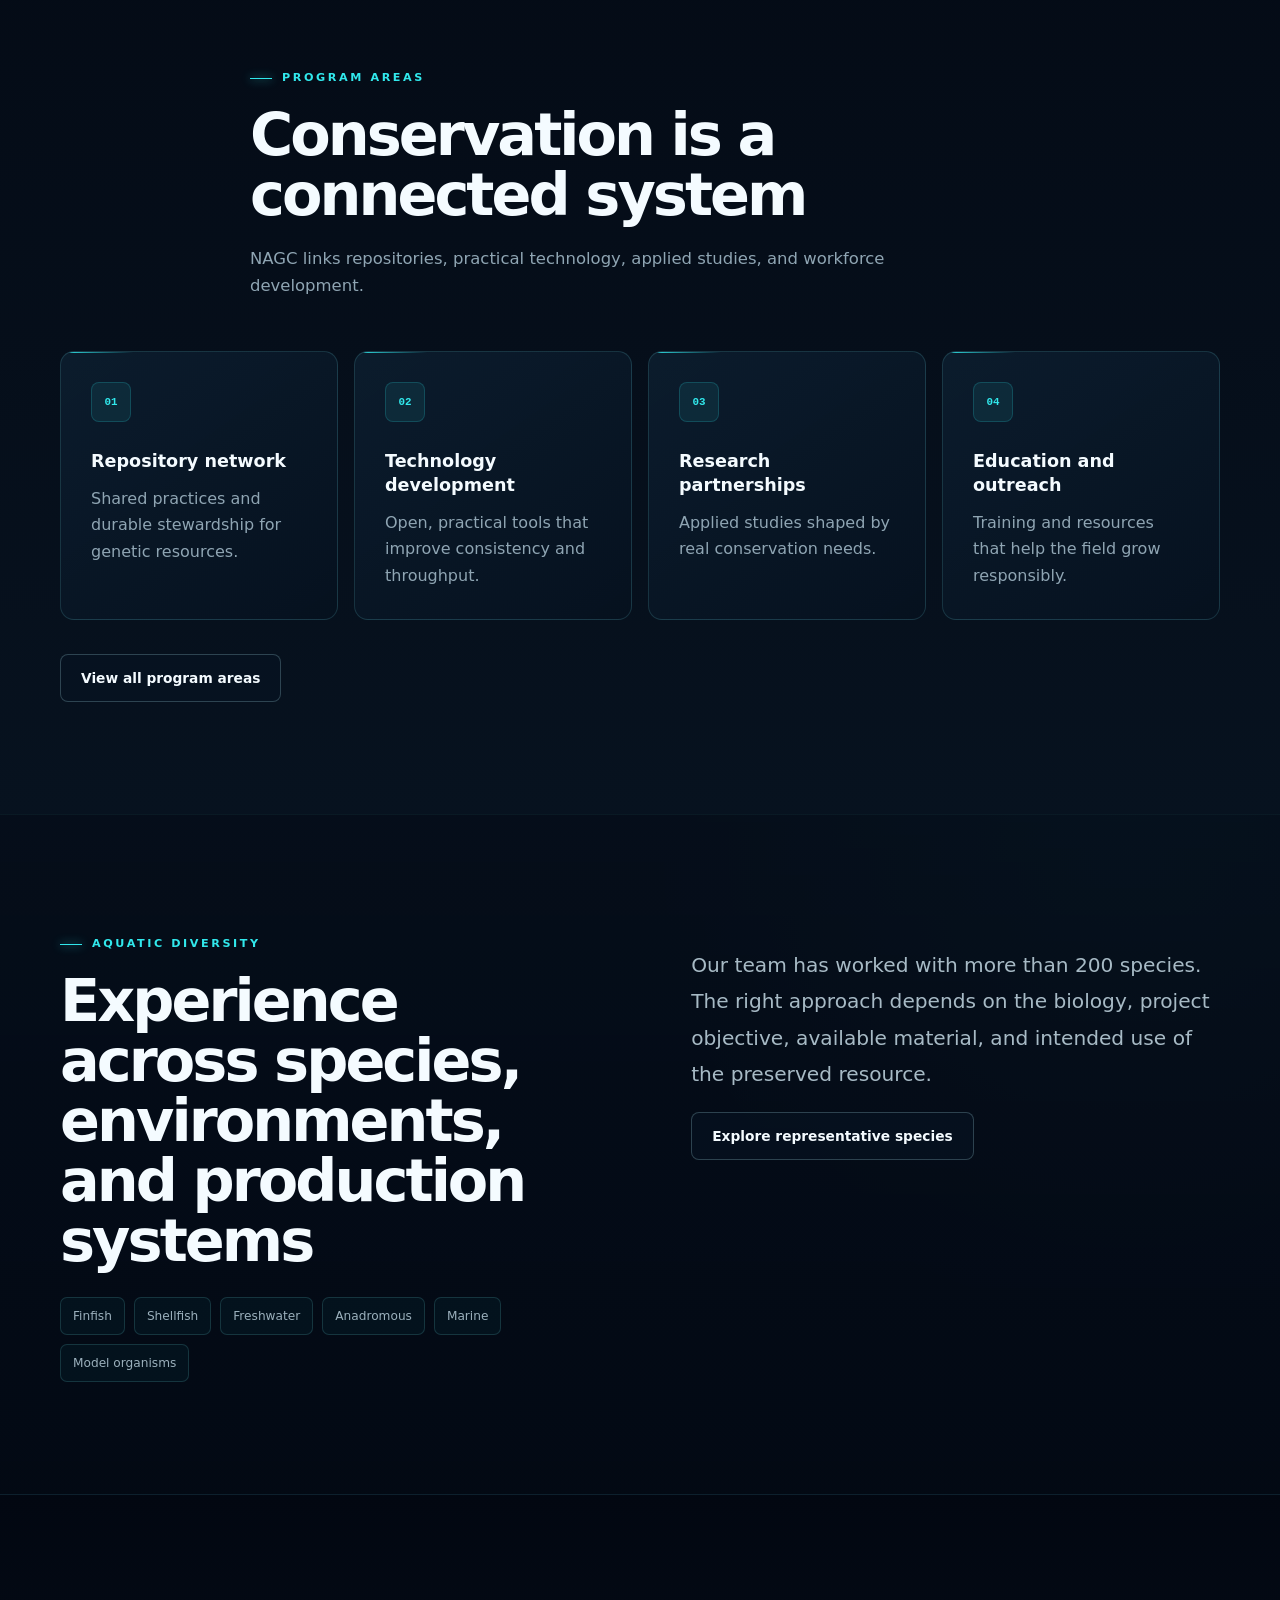
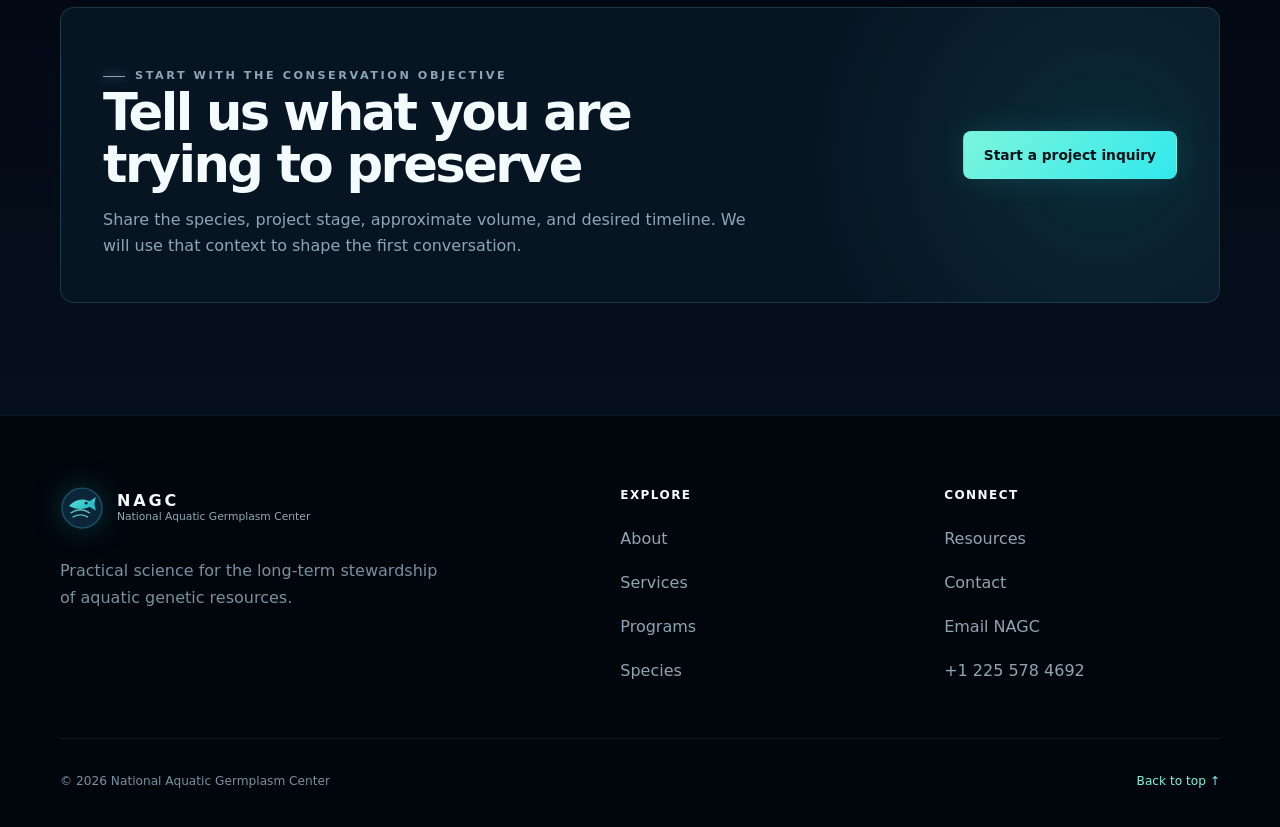
==== commit 4f17dca2: "Transform NAGC into multi-page institutional site" ====
--- a/index.html
+++ b/index.html
@@ -4,68 +4,60 @@
   <meta charset="utf-8">
   <meta name="viewport" content="width=device-width, initial-scale=1">
   <title>National Aquatic Germplasm Center | NAGC</title>
-  <meta name="description" content="NAGC supports aquatic genetic-resource conservation through cryopreservation, repository services, training, technology development, and applied research.">
+  <meta name="description" content="NAGC advances aquatic genetic-resource conservation through cryopreservation, repository stewardship, training, technology development, and applied research.">
   <meta name="theme-color" content="#020711">
   <link rel="canonical" href="https://nagc-website.vercel.app/">
   <meta property="og:type" content="website">
   <meta property="og:title" content="National Aquatic Germplasm Center">
-  <meta property="og:description" content="Protecting aquatic genetic resources through practical conservation science.">
+  <meta property="og:description" content="Practical science for the long-term stewardship of aquatic genetic resources.">
   <meta property="og:url" content="https://nagc-website.vercel.app/">
-  <meta property="og:image" content="https://nagc-website.vercel.app/assets/hero-genetic-signal-v1.webp">
-  <meta property="og:image:width" content="1680">
-  <meta property="og:image:height" content="945">
-  <meta property="og:image:alt" content="Aquatic species in deep water with subtle genetic-science motifs">
+  <meta property="og:image" content="https://nagc-website.vercel.app/assets/nagc-social-card.jpg">
+  <meta property="og:image:width" content="1200"><meta property="og:image:height" content="630">
+  <meta property="og:image:alt" content="NAGC social card with abstract aquatic biotechnology and cryogenic motifs">
   <meta name="twitter:card" content="summary_large_image">
   <meta name="twitter:title" content="National Aquatic Germplasm Center">
   <meta name="twitter:description" content="Practical science for the long-term stewardship of aquatic genetic resources.">
-  <meta name="twitter:image" content="https://nagc-website.vercel.app/assets/hero-genetic-signal-v1.webp">
-  <link rel="icon" href="assets/nagc-mark.svg" type="image/svg+xml">
-  <link rel="preload" href="assets/hero-genetic-signal-v1.webp" as="image" type="image/webp" fetchpriority="high">
-  <link rel="stylesheet" href="styles.css">
+  <meta name="twitter:image" content="https://nagc-website.vercel.app/assets/nagc-social-card.jpg">
+  <link rel="icon" href="/assets/nagc-mark.svg" type="image/svg+xml">
+  <link rel="preload" href="/assets/hero-genetic-signal-v1.webp" as="image" type="image/webp" fetchpriority="high">
+  <link rel="stylesheet" href="/styles.css">
   <script type="application/ld+json">
-    {"@context":"https://schema.org","@type":"Organization","name":"National Aquatic Germplasm Center","alternateName":"NAGC","url":"https://nagc-website.vercel.app/","logo":"https://nagc-website.vercel.app/assets/nagc-mark.svg","email":"contact@nationalaquatic.org","telephone":"+1-225-578-4692","contactPoint":{"@type":"ContactPoint","contactType":"general inquiries","email":"contact@nationalaquatic.org","telephone":"+1-225-578-4692"},"description":"Aquatic genetic-resource conservation, cryopreservation, repository services, training, and applied research."}
+    {"@context":"https://schema.org","@type":"Organization","name":"National Aquatic Germplasm Center","alternateName":"NAGC","url":"https://nagc-website.vercel.app/","logo":"https://nagc-website.vercel.app/assets/nagc-mark.svg","email":"contact@nationalaquatic.org","telephone":"+1-225-578-4692","description":"Aquatic genetic-resource conservation, cryopreservation, repository services, training, and applied research."}
   </script>
-  <script src="script.js" defer></script>
+  <script src="/script.js" defer></script>
 </head>
-<body>
+<body id="page-top">
   <a class="skip-link" href="#main">Skip to main content</a>
-  <header class="site-header" id="top">
+  <header class="site-header">
     <div class="shell nav-wrap">
-      <a class="brand" href="#top" aria-label="National Aquatic Germplasm Center home">
-        <img src="assets/nagc-mark.svg" width="44" height="44" alt="">
+      <a class="brand" href="/" aria-label="National Aquatic Germplasm Center home">
+        <img src="/assets/nagc-mark.svg" width="44" height="44" alt="">
         <span><strong>NAGC</strong><small>National Aquatic Germplasm Center</small></span>
       </a>
       <button class="nav-toggle" type="button" aria-expanded="false" aria-controls="site-nav">
-        <span class="sr-only">Open navigation</span>
-        <svg aria-hidden="true" viewBox="0 0 24 24"><path d="M4 7h16M4 12h16M4 17h16"/></svg>
+        <span class="sr-only">Open navigation</span><span class="nav-lines" aria-hidden="true"><i></i><i></i><i></i></span>
       </button>
       <nav id="site-nav" aria-label="Primary navigation">
-        <a href="#about">About</a><a href="#services">Services</a><a href="#programs">Programs</a>
-        <a href="#species">Species</a><a href="#resources">Resources</a>
-        <a class="nav-cta" href="#contact">Start a conversation</a>
+        <a href="/about">About</a><a href="/services">Services</a><a href="/programs">Programs</a>
+        <a href="/species">Species</a><a href="/resources">Resources</a>
+        <a class="nav-cta" href="/contact">Start a conversation</a>
       </nav>
     </div>
   </header>
 
   <main id="main">
-    <section class="hero" aria-labelledby="hero-title">
-      <div class="hero-orbit orbit-one" aria-hidden="true"></div>
-      <div class="hero-orbit orbit-two" aria-hidden="true"></div>
-      <div class="shell hero-grid">
-        <div class="hero-content">
-          <p class="eyebrow">Conservation science for living waters</p>
-          <h1 id="hero-title">Preserving aquatic genetic resources for the future</h1>
-          <p class="hero-copy">NAGC connects cryopreservation, repository stewardship, training, and applied research to help aquatic species and the communities that depend on them.</p>
-          <div class="button-row">
-            <a class="button primary" href="#services">Explore services</a>
-            <a class="button secondary" href="#contact">Discuss your project</a>
-          </div>
-        </div>
+    <section class="home-hero" aria-labelledby="hero-title">
+      <div class="hero-orbit orbit-one" aria-hidden="true"></div><div class="hero-orbit orbit-two" aria-hidden="true"></div>
+      <div class="shell hero-content">
+        <p class="eyebrow">Conservation science for living waters</p>
+        <h1 id="hero-title">Preserving aquatic genetic resources for the future</h1>
+        <p class="hero-copy">NAGC connects cryopreservation, repository stewardship, training, and applied research to turn biological samples into durable conservation resources.</p>
+        <div class="button-row"><a class="button primary" href="/services">Explore services</a><a class="button secondary" href="/contact">Discuss your project</a></div>
       </div>
-      <a class="scroll-cue" href="#about">Discover our work <span aria-hidden="true">↓</span></a>
+      <a class="scroll-cue" href="#impact">Explore NAGC <span aria-hidden="true">↓</span></a>
     </section>
 
-    <div class="system-strip impact-strip" aria-label="NAGC team experience">
+    <div class="impact-strip" id="impact" aria-label="NAGC team experience">
       <div class="shell">
         <span><strong>200+</strong><small>Species</small></span>
         <span><strong>5+</strong><small>Federal agencies</small></span>
@@ -74,119 +66,89 @@
       </div>
     </div>
 
-    <section class="section" id="about">
-      <div class="shell split">
+    <section class="section">
+      <div class="shell split wide-left">
         <div>
-          <p class="eyebrow dark">A practical conservation partner</p>
-          <h2>From a biological sample to a resource that can endure</h2>
+          <p class="eyebrow">A practical conservation partner</p>
+          <h2>From biological material to a resource that can endure</h2>
         </div>
         <div class="lede">
-          <p>We are building the technical capacity, repeatable workflows, and partnerships needed to responsibly safeguard aquatic germplasm. Each engagement begins with the species, the conservation goal, and a clear plan for quality control.</p>
-          <p class="note">Service availability, timelines, and pricing are confirmed during consultation.</p>
+          <p>Every engagement begins with the species, the conservation objective, and a clear plan for quality. NAGC helps partners move from one-time collections toward repeatable, documented preservation programs.</p>
+          <a class="button secondary" href="/about">How NAGC works</a>
         </div>
-      </div>
-      <div class="shell capability-grid">
-        <article class="feature-card"><span class="feature-icon" aria-hidden="true">01</span><h3>Repository stewardship</h3><p>Structured intake, documentation, storage planning, and quality checks for preserved material.</p></article>
-        <article class="feature-card"><span class="feature-icon" aria-hidden="true">02</span><h3>Scalable workflows</h3><p>Methods and tools designed to move conservation programs from one-off efforts toward repeatable practice.</p></article>
-        <article class="feature-card"><span class="feature-icon" aria-hidden="true">03</span><h3>Knowledge transfer</h3><p>Training and consultation that help partners build durable capacity in their own facilities.</p></article>
       </div>
     </section>
 
-    <section class="section section-ink" id="services">
-      <div class="shell section-intro">
-        <p class="eyebrow">Services</p><h2>Support matched to your conservation challenge</h2>
-        <p>Prototype guide prices are effective June 2026. Availability, final scope, and fees must be confirmed directly with NAGC.</p>
+    <section class="section alt">
+      <div class="shell section-heading center">
+        <p class="eyebrow">Core capabilities</p>
+        <h2>Technical support across the preservation lifecycle</h2>
+        <p>Repository services, technology, and knowledge transfer are designed to work as one connected system.</p>
       </div>
-      <div class="shell service-layout">
-        <p class="sr-only" id="service-tabs-help">Choose a service category. On small screens, scroll horizontally to see all categories.</p>
-        <div class="tabs" role="tablist" aria-label="Service categories" aria-describedby="service-tabs-help">
-          <button role="tab" aria-selected="true" aria-controls="panel-repository" id="tab-repository" tabindex="0">Repository</button>
-          <button role="tab" aria-selected="false" aria-controls="panel-consulting" id="tab-consulting" tabindex="-1">Consulting &amp; training</button>
-          <button role="tab" aria-selected="false" aria-controls="panel-development" id="tab-development" tabindex="-1">Custom development</button>
-          <button role="tab" aria-selected="false" aria-controls="panel-printing" id="tab-printing" tabindex="-1">3D printing</button>
-          <button role="tab" aria-selected="false" aria-controls="panel-writing" id="tab-writing" tabindex="-1">Scientific writing</button>
-        </div>
-        <div class="tab-panels">
-          <section class="tab-panel" role="tabpanel" id="panel-repository" aria-labelledby="tab-repository">
-            <div class="panel-heading"><div><p class="kicker">Core service</p><h3>Germplasm repository</h3></div><p>Processing, analysis, and storage options for aquatic germplasm.</p></div>
-            <div class="price-grid">
-              <div class="price-card"><h4>Cryopreservation processing</h4><dl><div><dt>1–60 straws</dt><dd>$30/straw*</dd></div><div><dt>61–119 straws</dt><dd>$26/straw</dd></div><div><dt>120+ straws</dt><dd>$22/straw</dd></div><div><dt>Motility analysis</dt><dd>Included</dd></div></dl><small>*$200 minimum</small></div>
-              <div class="price-card"><h4>Kits &amp; storage</h4><dl><div><dt>CryoBility kit</dt><dd>$1,500</dd></div><div><dt>Reagents</dt><dd>$250</dd></div><div><dt>Custom straws (100)</dt><dd>$200</dd></div><div><dt>1,000 units / year</dt><dd>$1,000</dd></div></dl></div>
-            </div>
-          </section>
-          <section class="tab-panel" role="tabpanel" id="panel-consulting" aria-labelledby="tab-consulting" hidden>
-            <div class="panel-heading"><div><p class="kicker">Build local capacity</p><h3>Consulting &amp; training</h3></div><p>Hands-on guidance for teams designing or strengthening aquatic germplasm programs.</p></div>
-            <div class="price-card wide"><dl><div><dt>Initial consultation (30 min)</dt><dd>No charge</dd></div><div><dt>Ongoing consulting</dt><dd>$300/hour</dd></div><div><dt>Training at NAGC (up to 3)</dt><dd>$500/day</dd></div><div><dt>Training at your facility</dt><dd>$1,000/day + travel</dd></div></dl></div>
-          </section>
-          <section class="tab-panel" role="tabpanel" id="panel-development" aria-labelledby="tab-development" hidden>
-            <div class="panel-heading"><div><p class="kicker">Solve a new problem</p><h3>Custom development</h3></div><p>Protocols, validation, and purpose-built hardware for species or workflows without an established solution.</p></div>
-            <div class="price-card wide"><dl><div><dt>New protocol development</dt><dd>$10,000–$50,000</dd></div><div><dt>Protocol validation</dt><dd>From $2,000</dd></div><div><dt>Non-electronic hardware</dt><dd>$1,000–$10,000</dd></div><div><dt>Electronic devices</dt><dd>$2,000–$20,000</dd></div></dl></div>
-          </section>
-          <section class="tab-panel" role="tabpanel" id="panel-printing" aria-labelledby="tab-printing" hidden>
-            <div class="panel-heading"><div><p class="kicker">Rapid prototyping</p><h3>3D printing</h3></div><p>Fabrication support for fixtures, prototypes, and precision parts used in aquatic research workflows.</p></div>
-            <div class="price-card wide"><dl><div><dt>PLA / basic resin setup</dt><dd>$25</dd></div><div><dt>PLA printing</dt><dd>$5/hour</dd></div><div><dt>Basic resin</dt><dd>$10/hour</dd></div><div><dt>Precision / SLS</dt><dd>$100/hour</dd></div></dl><small>One-hour minimum. Custom materials quoted separately.</small></div>
-          </section>
-          <section class="tab-panel" role="tabpanel" id="panel-writing" aria-labelledby="tab-writing" hidden>
-            <div class="panel-heading"><div><p class="kicker">Share the science</p><h3>Scientific writing</h3></div><p>Technical writing and editing support for clear, rigorous communication.</p></div>
-            <div class="price-card wide"><dl><div><dt>Writing &amp; editing</dt><dd>$0.50/word</dd></div><div><dt>Included revisions</dt><dd>3 rounds</dd></div><div><dt>Additional revisions</dt><dd>$100/hour</dd></div></dl></div>
-          </section>
-        </div>
-      </div>
-      <div class="shell centered"><a class="button primary" href="#contact">Request a scoped quote</a></div>
-    </section>
-
-    <section class="section" id="programs">
-      <div class="shell section-intro dark-copy"><p class="eyebrow dark">Programs</p><h2>Conservation is a connected system</h2><p>Our program areas connect research, tools, repositories, and people.</p></div>
-      <div class="shell program-grid">
-        <article><span aria-hidden="true">⌁</span><h3>Repository network</h3><p>Shared practices and durable stewardship for genetic resources.</p></article>
-        <article><span aria-hidden="true">◫</span><h3>Technology development</h3><p>Open, practical tools that improve consistency and throughput.</p></article>
-        <article><span aria-hidden="true">◎</span><h3>Research partnerships</h3><p>Applied studies shaped by real conservation needs.</p></article>
-        <article><span aria-hidden="true">↗</span><h3>Education &amp; outreach</h3><p>Training and resources that help the field grow responsibly.</p></article>
+      <div class="shell card-grid">
+        <article class="card"><span class="card-number">01</span><h3>Repository stewardship</h3><p>Structured intake, processing, documentation, storage planning, and quality checks for preserved material.</p><a href="/services#repository">Explore repository services →</a></article>
+        <article class="card"><span class="card-number">02</span><h3>Protocol and technology development</h3><p>Species-specific methods, validation, and practical hardware for workflows without an established solution.</p><a href="/services#development">Explore development support →</a></article>
+        <article class="card"><span class="card-number">03</span><h3>Training and consultation</h3><p>Hands-on guidance that helps agencies, laboratories, hatcheries, and research teams build durable local capacity.</p><a href="/services#consulting">Explore training options →</a></article>
       </div>
     </section>
 
-    <section class="section species-section" id="species">
-      <div class="shell section-intro dark-copy"><p class="eyebrow dark">Species scope</p><h2>Working across aquatic diversity</h2><p>Illustrative taxa relevant to freshwater, anadromous, and marine conservation programs.</p></div>
-      <div class="shell filter-row" role="group" aria-label="Filter species">
-        <button class="filter active" type="button" data-filter="all" aria-pressed="true">All</button>
-        <button class="filter" type="button" data-filter="freshwater" aria-pressed="false">Freshwater</button>
-        <button class="filter" type="button" data-filter="anadromous" aria-pressed="false">Anadromous</button>
-        <button class="filter" type="button" data-filter="marine" aria-pressed="false">Marine</button>
+    <section class="section deep">
+      <div class="shell section-heading">
+        <p class="eyebrow">Preservation pathway</p>
+        <h2>A disciplined route from project definition to stewardship</h2>
       </div>
-      <div class="shell species-grid" id="species-grid" aria-live="polite">
-        <noscript><p class="no-script">Examples include rainbow trout, Chinook salmon, Atlantic and lake sturgeon, paddlefish, muskellunge, walleye, striped bass, Atlantic cod, blue crab, Eastern oyster, and American eel.</p></noscript>
+      <div class="shell pathway">
+        <article><b>01</b><h3>Define</h3><p>Clarify the species, biological material, conservation goal, scale, and decision criteria.</p></article>
+        <article><b>02</b><h3>Develop</h3><p>Select or adapt collection, processing, cryopreservation, and quality-control methods.</p></article>
+        <article><b>03</b><h3>Validate</h3><p>Document performance, repeatability, metadata, and operational requirements.</p></article>
+        <article><b>04</b><h3>Steward</h3><p>Plan storage, verification, access, training, and long-term program continuity.</p></article>
       </div>
     </section>
 
-    <section class="section section-soft" id="resources">
-      <div class="shell section-intro dark-copy"><p class="eyebrow dark">Resources</p><h2>Tools for planning your next step</h2><p>Core guides are being prepared for publication. Contact us now for the current information.</p></div>
-      <div class="shell resource-grid">
-        <article><span class="status">Available by request</span><h3>Service &amp; pricing guide</h3><p>Current scope, pricing, sample requirements, and contracting notes.</p><a href="mailto:contact@nationalaquatic.org?subject=Request%3A%20NAGC%20service%20guide">Request the guide <span aria-hidden="true">→</span></a></article>
-        <article><span class="status">In preparation</span><h3>Sample submission checklist</h3><p>Planning information for sample quality, labeling, transport, and documentation.</p><a href="mailto:contact@nationalaquatic.org?subject=NAGC%20sample%20submission%20question">Ask a submission question <span aria-hidden="true">→</span></a></article>
-        <article><span class="status">In preparation</span><h3>Partner onboarding brief</h3><p>A starting point for agencies, hatcheries, researchers, and conservation groups.</p><a href="mailto:contact@nationalaquatic.org?subject=NAGC%20partnership%20inquiry">Discuss a partnership <span aria-hidden="true">→</span></a></article>
+    <section class="section alt">
+      <div class="shell section-heading">
+        <p class="eyebrow">Program areas</p>
+        <h2>Conservation is a connected system</h2>
+        <p>NAGC links repositories, practical technology, applied studies, and workforce development.</p>
+      </div>
+      <div class="shell card-grid four">
+        <article class="card"><span class="card-number">01</span><h3>Repository network</h3><p>Shared practices and durable stewardship for genetic resources.</p></article>
+        <article class="card"><span class="card-number">02</span><h3>Technology development</h3><p>Open, practical tools that improve consistency and throughput.</p></article>
+        <article class="card"><span class="card-number">03</span><h3>Research partnerships</h3><p>Applied studies shaped by real conservation needs.</p></article>
+        <article class="card"><span class="card-number">04</span><h3>Education and outreach</h3><p>Training and resources that help the field grow responsibly.</p></article>
+      </div>
+      <div class="shell button-row"><a class="button secondary" href="/programs">View all program areas</a></div>
+    </section>
+
+    <section class="section">
+      <div class="shell split">
+        <div>
+          <p class="eyebrow">Aquatic diversity</p>
+          <h2>Experience across species, environments, and production systems</h2>
+          <div class="taxa-band" aria-label="Representative aquatic groups"><span>Finfish</span><span>Shellfish</span><span>Freshwater</span><span>Anadromous</span><span>Marine</span><span>Model organisms</span></div>
+        </div>
+        <div class="lede">
+          <p>Our team has worked with more than 200 species. The right approach depends on the biology, project objective, available material, and intended use of the preserved resource.</p>
+          <a class="button secondary" href="/species">Explore representative species</a>
+        </div>
       </div>
     </section>
 
-    <section class="section contact-section" id="contact">
-      <div class="shell contact-card">
-        <div><p class="eyebrow">Start a conversation</p><h2>Tell us what you are trying to preserve</h2><p>Share the species, project stage, approximate sample volume, and desired timeline. We will use that context to shape the first conversation.</p></div>
-        <div class="contact-actions">
-          <a class="button primary" href="mailto:contact@nationalaquatic.org?subject=NAGC%20project%20inquiry">Email NAGC</a>
-          <a class="text-link" href="tel:+12255784692">+1 225 578 4692</a>
-          <a class="text-link" href="mailto:contact@nationalaquatic.org">contact@nationalaquatic.org</a>
-          <p class="small">Donation portal coming soon. For institutional giving, contact us directly.</p>
-        </div>
+    <section class="section deep">
+      <div class="shell link-panel">
+        <div><p class="eyebrow">Start with the conservation objective</p><h2>Tell us what you are trying to preserve</h2><p>Share the species, project stage, approximate volume, and desired timeline. We will use that context to shape the first conversation.</p></div>
+        <div class="button-row"><a class="button primary" href="/contact">Start a project inquiry</a></div>
       </div>
     </section>
   </main>
 
   <footer>
     <div class="shell footer-grid">
-      <a class="brand footer-brand" href="#top"><img src="assets/nagc-mark.svg" width="44" height="44" alt=""><span><strong>NAGC</strong><small>National Aquatic Germplasm Center</small></span></a>
-      <p>Practical science for the long-term stewardship of aquatic genetic resources.</p>
-      <nav aria-label="Footer navigation"><a href="#about">About</a><a href="#services">Services</a><a href="#resources">Resources</a><a href="#contact">Contact</a></nav>
+      <div><a class="brand" href="/"><img src="/assets/nagc-mark.svg" width="44" height="44" alt=""><span><strong>NAGC</strong><small>National Aquatic Germplasm Center</small></span></a><p>Practical science for the long-term stewardship of aquatic genetic resources.</p></div>
+      <nav class="footer-column" aria-label="Explore"><strong>Explore</strong><a href="/about">About</a><a href="/services">Services</a><a href="/programs">Programs</a><a href="/species">Species</a></nav>
+      <nav class="footer-column" aria-label="Connect"><strong>Connect</strong><a href="/resources">Resources</a><a href="/contact">Contact</a><a href="mailto:contact@nationalaquatic.org">Email NAGC</a><a href="tel:+12255784692">+1 225 578 4692</a></nav>
     </div>
-    <div class="shell footer-bottom"><span>© <span id="year"></span> National Aquatic Germplasm Center</span><span class="prototype-note">Prototype site · Details subject to confirmation</span><a href="#top">Back to top ↑</a></div>
+    <div class="shell footer-bottom"><span>© <span data-year></span> National Aquatic Germplasm Center</span><a href="#page-top">Back to top ↑</a></div>
   </footer>
 </body>
 </html>
--- a/styles.css
+++ b/styles.css
@@ -1,113 +1,44 @@
-:root{--ink:#071827;--ink-2:#0b2233;--ink-3:#103448;--aqua:#1cd1d9;--seafoam:#75ead6;--paper:#f5fbfb;--white:#fff;--text:#193342;--muted:#5b707b;--line:#cfe2e4;--radius:18px;--shadow:0 22px 60px rgba(6,28,43,.12)}
-*{box-sizing:border-box}html{scroll-behavior:smooth;scroll-padding-top:84px}body{margin:0;color:var(--text);background:var(--paper);font-family:Inter,ui-sans-serif,system-ui,-apple-system,BlinkMacSystemFont,"Segoe UI",sans-serif;line-height:1.6}body.nav-open{overflow:hidden}img{max-width:100%;display:block}a{color:inherit}button,a{touch-action:manipulation}button{font:inherit}.shell{width:min(1160px,calc(100% - 40px));margin-inline:auto}.sr-only{position:absolute;width:1px;height:1px;padding:0;margin:-1px;overflow:hidden;clip:rect(0,0,0,0);white-space:nowrap;border:0}.skip-link{position:fixed;z-index:1000;left:16px;top:12px;padding:10px 14px;background:var(--seafoam);color:var(--ink);font-weight:800;border-radius:8px;transform:translateY(-150%)}.skip-link:focus{transform:none}
-.site-header{position:fixed;inset:0 0 auto;z-index:100;background:rgba(5,22,34,.86);backdrop-filter:blur(16px);border-bottom:1px solid rgba(117,234,214,.14)}.nav-wrap{height:76px;display:flex;align-items:center;justify-content:space-between;gap:28px}.brand{display:inline-flex;align-items:center;gap:11px;text-decoration:none;color:var(--white)}.brand img{flex:none}.brand span{display:grid;line-height:1.15}.brand strong{font-size:1.05rem;letter-spacing:.12em}.brand small{font-size:.68rem;color:#b8d4da;letter-spacing:.02em}.site-header nav{display:flex;align-items:center;gap:24px}.site-header nav a{text-decoration:none;color:#d7e6e9;font-weight:650;font-size:.9rem}.site-header nav a:hover,.site-header nav a:focus-visible{color:var(--seafoam)}.site-header .nav-cta{padding:10px 16px;border:1px solid rgba(117,234,214,.55);border-radius:999px;color:var(--seafoam)}.nav-toggle{display:none;width:44px;height:44px;border:1px solid rgba(117,234,214,.3);background:transparent;color:var(--white);border-radius:10px}.nav-toggle svg{width:24px;fill:none;stroke:currentColor;stroke-width:2;stroke-linecap:round}
-.hero{min-height:760px;height:92svh;position:relative;display:grid;align-items:center;color:var(--white);background-image:linear-gradient(90deg,rgba(3,14,25,.94) 0%,rgba(3,16,28,.84) 38%,rgba(3,16,28,.25) 72%),linear-gradient(0deg,rgba(3,16,28,.75),transparent 45%),url("assets/hero-genetic-signal-v1.webp");background-size:cover;background-position:center}.hero-content{padding-top:72px}.hero-content>*{max-width:690px}.eyebrow{margin:0 0 14px;color:var(--seafoam);font-size:.78rem;font-weight:850;text-transform:uppercase;letter-spacing:.18em}.eyebrow.dark{color:#087f91}.hero h1,.section h2{margin:0;color:var(--white);font-size:clamp(2.65rem,6.1vw,5.8rem);line-height:.98;letter-spacing:-.055em}.hero-copy{margin:28px 0 0;color:#d1e2e6;font-size:clamp(1rem,1.7vw,1.22rem);line-height:1.7}.button-row{display:flex;flex-wrap:wrap;gap:12px;margin-top:34px}.button{display:inline-flex;align-items:center;justify-content:center;min-height:50px;padding:0 22px;border-radius:999px;text-decoration:none;font-weight:800;transition:transform .2s,background .2s,border-color .2s}.button:hover{transform:translateY(-2px)}.button.primary{background:var(--seafoam);color:var(--ink)}.button.primary:hover{background:#9af1e2}.button.secondary{color:var(--white);border:1px solid rgba(255,255,255,.44);background:rgba(255,255,255,.05)}.scroll-cue{position:absolute;bottom:24px;left:50%;transform:translateX(-50%);color:#d8e7e9;text-decoration:none;font-size:.78rem;letter-spacing:.08em;text-transform:uppercase}.scroll-cue span{margin-left:8px;color:var(--seafoam)}
-.section{padding:112px 0}.section h2{color:var(--ink);font-size:clamp(2.15rem,4.5vw,4rem);line-height:1.05}.split{display:grid;grid-template-columns:1fr 1fr;gap:80px;align-items:start}.lede{font-size:1.1rem;color:var(--muted)}.lede p:first-child{margin-top:0}.note{padding:14px 16px;border-left:3px solid var(--aqua);background:#eaf6f6;font-size:.9rem}.capability-grid{display:grid;grid-template-columns:repeat(3,1fr);gap:18px;margin-top:64px}.feature-card{padding:32px;background:var(--white);border:1px solid var(--line);border-radius:var(--radius);box-shadow:0 10px 32px rgba(6,28,43,.05)}.feature-icon{display:grid;place-items:center;width:44px;height:44px;border-radius:50%;background:var(--ink);color:var(--seafoam);font-size:.75rem;font-weight:850;letter-spacing:.08em}.feature-card h3,.program-grid h3,.resource-grid h3{margin:22px 0 8px;color:var(--ink);font-size:1.15rem}.feature-card p,.program-grid p,.resource-grid p{margin:0;color:var(--muted)}
-.section-ink{background:var(--ink);color:#d8e7e9}.section-intro{max-width:760px;text-align:center}.section-intro h2{color:var(--white)}.section-intro>p:last-child{color:#a9c2c8;margin:18px auto 0;max-width:630px}.section-intro.dark-copy h2{color:var(--ink)}.section-intro.dark-copy>p:last-child{color:var(--muted)}.service-layout{display:grid;grid-template-columns:245px 1fr;gap:42px;margin-top:52px}.tabs{display:flex;flex-direction:column;gap:8px;align-self:start;position:sticky;top:105px}.tabs button{text-align:left;padding:14px 16px;border:0;border-left:2px solid rgba(117,234,214,.18);background:transparent;color:#9fb8bf;cursor:pointer}.tabs button[aria-selected="true"]{color:var(--seafoam);border-left-color:var(--seafoam);background:rgba(117,234,214,.06);font-weight:800}.tabs button:focus-visible,.filter:focus-visible,.nav-toggle:focus-visible,a:focus-visible{outline:3px solid #ffcf66;outline-offset:3px}.tab-panel{min-height:390px}.panel-heading{display:grid;grid-template-columns:1fr 1fr;gap:30px;align-items:end;padding-bottom:24px;border-bottom:1px solid rgba(117,234,214,.17)}.panel-heading h3{margin:0;color:var(--white);font-size:clamp(1.8rem,3vw,2.8rem);line-height:1.05}.panel-heading p{margin:0;color:#a9c2c8}.panel-heading .kicker{color:var(--seafoam);font-size:.74rem;font-weight:800;text-transform:uppercase;letter-spacing:.14em;margin-bottom:8px}.price-grid{display:grid;grid-template-columns:1fr 1fr;gap:16px;margin-top:22px}.price-card{padding:26px;border:1px solid rgba(117,234,214,.16);border-radius:var(--radius);background:rgba(255,255,255,.035)}.price-card.wide{margin-top:22px}.price-card h4{margin:0 0 16px;color:var(--seafoam)}.price-card dl{margin:0}.price-card dl div{display:flex;justify-content:space-between;gap:18px;padding:10px 0;border-bottom:1px solid rgba(255,255,255,.08)}.price-card dl div:last-child{border:0}.price-card dt{color:#c5d9dd}.price-card dd{margin:0;color:var(--white);font-weight:750;text-align:right}.price-card small{display:block;margin-top:14px;color:#8ea9b0}.centered{text-align:center;margin-top:40px}
-.program-grid{display:grid;grid-template-columns:repeat(4,1fr);gap:14px;margin-top:52px}.program-grid article{padding:28px 24px;border-top:2px solid var(--line);background:transparent}.program-grid article>span{color:#078ca1;font-size:1.6rem}.program-grid h3{margin-top:22px}.species-section{background:#eaf5f4}.filter-row{display:flex;justify-content:center;gap:8px;flex-wrap:wrap;margin-top:42px}.filter{padding:9px 16px;border:1px solid #a7c9cb;border-radius:999px;background:transparent;color:var(--text);cursor:pointer}.filter.active{background:var(--ink);border-color:var(--ink);color:var(--white)}.species-grid{display:grid;grid-template-columns:repeat(4,1fr);gap:14px;margin-top:28px}.species-card{min-height:145px;padding:22px;border-radius:15px;background:var(--white);border:1px solid var(--line);display:flex;flex-direction:column;justify-content:space-between}.species-card h3{margin:0;color:var(--ink);font-size:1rem}.species-card em{display:block;margin-top:3px;color:var(--muted);font-size:.8rem}.species-card span{align-self:flex-start;margin-top:20px;padding:4px 8px;border-radius:999px;background:#e7f5f3;color:#087989;font-size:.7rem;font-weight:800;text-transform:uppercase;letter-spacing:.06em}.section-soft{background:var(--white)}.resource-grid{display:grid;grid-template-columns:repeat(3,1fr);gap:18px;margin-top:50px}.resource-grid article{padding:30px;border:1px solid var(--line);border-radius:var(--radius);background:var(--paper)}.resource-grid .status{display:inline-block;color:#087989;font-size:.72rem;font-weight:850;text-transform:uppercase;letter-spacing:.08em}.resource-grid a{display:inline-block;margin-top:24px;color:#066f7f;font-weight:800;text-decoration:none}.resource-grid a:hover{text-decoration:underline}
-.contact-section{background:linear-gradient(135deg,#0b2638,#071827);color:var(--white)}.contact-card{display:grid;grid-template-columns:1.25fr .75fr;gap:80px;align-items:center}.contact-card h2{color:var(--white)}.contact-card>div:first-child>p:last-child{max-width:650px;color:#acc5ca}.contact-actions{display:flex;flex-direction:column;align-items:flex-start;gap:12px}.text-link{color:var(--seafoam);text-decoration:none;font-weight:700}.text-link:hover{text-decoration:underline}.small{font-size:.78rem;color:#91aeb5;max-width:300px}footer{padding:58px 0 22px;background:#04121d;color:#9db7bd}.footer-grid{display:grid;grid-template-columns:1.3fr 1fr .7fr;gap:50px;align-items:start}.footer-grid p{margin:0;max-width:420px}.footer-grid nav{display:grid;gap:8px}.footer-grid nav a{text-decoration:none}.footer-grid nav a:hover{color:var(--seafoam)}.footer-bottom{display:flex;justify-content:space-between;gap:20px;margin-top:42px;padding-top:20px;border-top:1px solid rgba(255,255,255,.1);font-size:.76rem}.footer-bottom a{color:var(--seafoam);text-decoration:none}
-@media(max-width:900px){.site-header nav{display:none;position:absolute;top:76px;left:0;right:0;padding:26px 20px 34px;background:rgba(5,22,34,.98);border-bottom:1px solid rgba(117,234,214,.2);flex-direction:column;align-items:stretch;gap:2px}.site-header nav.open{display:flex}.site-header nav a{padding:12px}.nav-toggle{display:grid;place-items:center}.split,.contact-card{grid-template-columns:1fr;gap:34px}.service-layout{grid-template-columns:1fr}.tabs{position:static;display:grid;grid-template-columns:repeat(5,max-content);overflow-x:auto;padding-bottom:7px;scrollbar-color:var(--aqua) transparent}.tabs button{border-left:0;border-bottom:2px solid rgba(117,234,214,.18);white-space:nowrap}.tabs button[aria-selected="true"]{border-bottom-color:var(--seafoam)}.program-grid,.species-grid{grid-template-columns:repeat(2,1fr)}.footer-grid{grid-template-columns:1fr 1fr}.footer-brand{grid-column:1/-1}}
-@media(max-width:620px){.shell{width:min(100% - 28px,1160px)}.brand small{max-width:185px}.hero{min-height:700px;background-position:61% center}.hero h1{font-size:clamp(2.6rem,13vw,4rem)}.hero-copy{font-size:1rem}.section{padding:78px 0}.capability-grid,.price-grid,.program-grid,.species-grid,.resource-grid,.footer-grid{grid-template-columns:1fr}.panel-heading{grid-template-columns:1fr;gap:12px}.price-card{padding:20px}.program-grid{gap:0}.species-grid{grid-template-columns:repeat(2,1fr)}.species-card{min-height:135px;padding:17px}.contact-card{gap:38px}.footer-brand{grid-column:auto}.footer-bottom{flex-direction:column}.scroll-cue{display:none}}
-.tabs button{scroll-snap-align:start}
-.resource-grid a{display:inline-flex;align-items:center;min-height:44px;margin-top:16px}
-.no-script{grid-column:1/-1;padding:24px;border:1px solid var(--line);border-radius:var(--radius);background:var(--white)}
-.contact-actions{gap:4px}
-.text-link{display:inline-flex;align-items:center;min-height:44px}
-.footer-grid nav{gap:0}
-.footer-grid nav a{display:flex;align-items:center;min-height:44px}
-.footer-bottom{align-items:center}
-.footer-bottom a{display:inline-flex;align-items:center;min-height:44px}
-.prototype-note{color:#7898a0}
-@media(max-width:900px){.tabs{scroll-snap-type:x proximity}}
+:root{
+  --ink:#020711;--ink-2:#06101d;--ink-3:#0a1727;--panel:#091625;
+  --aqua:#31e8ec;--seafoam:#7cf5dc;--white:#f4fbff;--text:#c4d4df;
+  --muted:#8fa5b3;--line:rgba(112,226,232,.16);--radius:14px;
+}
+*{box-sizing:border-box}
+html{scroll-behavior:smooth;scroll-padding-top:92px;background:var(--ink)}
+body{margin:0;min-width:320px;color:var(--text);background:radial-gradient(circle at 12% 18%,rgba(21,102,144,.12),transparent 27rem),radial-gradient(circle at 88% 72%,rgba(47,232,236,.06),transparent 30rem),var(--ink);font-family:Inter,ui-sans-serif,system-ui,-apple-system,BlinkMacSystemFont,"Segoe UI",sans-serif;line-height:1.65}
+body::before{content:"";position:fixed;inset:0;z-index:-1;pointer-events:none;background-image:linear-gradient(rgba(98,214,224,.025) 1px,transparent 1px),linear-gradient(90deg,rgba(98,214,224,.025) 1px,transparent 1px);background-size:52px 52px;-webkit-mask-image:linear-gradient(to bottom,transparent,black 18%,black 82%,transparent);mask-image:linear-gradient(to bottom,transparent,black 18%,black 82%,transparent)}
+body.nav-open{overflow:hidden}img{display:block;max-width:100%}a{color:inherit}button,input,select,textarea{font:inherit}button,a{touch-action:manipulation}
+::selection{background:rgba(49,232,236,.28);color:var(--white)}
+.shell{width:min(1160px,calc(100% - 40px));margin-inline:auto}.narrow{width:min(780px,calc(100% - 40px));margin-inline:auto}
+.sr-only{position:absolute;width:1px;height:1px;padding:0;margin:-1px;overflow:hidden;clip:rect(0,0,0,0);white-space:nowrap;border:0}
+.skip-link{position:fixed;z-index:1000;left:16px;top:12px;padding:10px 14px;background:var(--seafoam);color:var(--ink);font-weight:800;border-radius:8px;transform:translateY(-150%)}.skip-link:focus{transform:none}
+a:focus-visible,button:focus-visible,input:focus-visible,select:focus-visible,textarea:focus-visible,summary:focus-visible{outline:3px solid #ffcf66;outline-offset:3px}
+.site-header{position:fixed;inset:0 0 auto;z-index:100;background:rgba(2,7,17,.82);border-bottom:1px solid rgba(73,224,231,.13);box-shadow:0 10px 40px rgba(0,0,0,.2);-webkit-backdrop-filter:blur(18px);backdrop-filter:blur(18px)}
+.nav-wrap{min-height:80px;display:flex;align-items:center;justify-content:space-between;gap:28px}.brand{display:inline-flex;align-items:center;gap:13px;text-decoration:none;color:var(--white)}.brand img{flex:none;filter:drop-shadow(0 0 15px rgba(49,232,236,.22))}.brand span{display:grid;line-height:1.15}.brand strong{font-size:1rem;letter-spacing:.18em}.brand small{color:#91a9b7;font-size:.67rem}
+.site-header nav{display:flex;align-items:center;gap:23px}.site-header nav a{position:relative;color:#aebfca;font-size:.82rem;font-weight:680;letter-spacing:.035em;text-decoration:none}.site-header nav a:not(.nav-cta)::after{content:"";position:absolute;left:0;right:100%;bottom:-9px;height:1px;background:var(--aqua);transition:right .2s}.site-header nav a:hover,.site-header nav a[aria-current="page"]{color:var(--white)}.site-header nav a:hover::after,.site-header nav a[aria-current="page"]::after{right:0}
+.site-header .nav-cta{padding:10px 15px;border:1px solid rgba(49,232,236,.38);border-radius:8px;background:rgba(49,232,236,.055);color:var(--aqua)}.site-header .nav-cta:hover,.site-header .nav-cta[aria-current="page"]{border-color:var(--aqua);background:rgba(49,232,236,.12);color:var(--white)}
+.nav-toggle{display:none;place-items:center;width:44px;height:44px;border:1px solid rgba(117,234,214,.3);background:transparent;color:var(--white);border-radius:10px}.nav-lines{display:grid;gap:5px;width:21px}.nav-lines i{display:block;height:2px;border-radius:2px;background:currentColor;transition:transform .2s,opacity .2s}.nav-toggle[aria-expanded="true"] .nav-lines i:first-child{transform:translateY(7px) rotate(45deg)}.nav-toggle[aria-expanded="true"] .nav-lines i:nth-child(2){opacity:0}.nav-toggle[aria-expanded="true"] .nav-lines i:last-child{transform:translateY(-7px) rotate(-45deg)}
+.home-hero{min-height:780px;height:min(940px,100svh);position:relative;display:grid;align-items:center;overflow:hidden;isolation:isolate;color:var(--white);background-image:linear-gradient(90deg,rgba(1,5,13,.98) 0%,rgba(2,8,18,.92) 42%,rgba(2,9,19,.43) 74%,rgba(2,8,18,.64) 100%),linear-gradient(0deg,#020711 0%,transparent 31%),url("/assets/hero-genetic-signal-v1.webp");background-size:cover;background-position:center}
+.home-hero::before,.page-hero::before{content:"";position:absolute;inset:0;z-index:-1;background:linear-gradient(rgba(48,225,233,.045) 1px,transparent 1px),linear-gradient(90deg,rgba(48,225,233,.045) 1px,transparent 1px);background-size:64px 64px;-webkit-mask-image:linear-gradient(90deg,black,transparent 72%);mask-image:linear-gradient(90deg,black,transparent 72%)}
+.home-hero::after{content:"";position:absolute;inset:auto 0 0;height:190px;z-index:-1;background:linear-gradient(transparent,#020711)}
+.hero-content{padding-top:80px}.hero-content>*{max-width:790px}.eyebrow{display:inline-flex;align-items:center;gap:10px;margin:0 0 17px;color:var(--aqua);font-size:.7rem;font-weight:820;text-transform:uppercase;letter-spacing:.23em}.eyebrow::before{content:"";width:22px;height:1px;background:currentColor;box-shadow:0 0 10px currentColor}
+.home-hero h1,.page-hero h1{margin:0;max-width:900px;color:var(--white);font-size:clamp(3rem,6vw,6.35rem);font-weight:720;line-height:.98;letter-spacing:-.062em;text-wrap:balance;text-shadow:0 18px 60px rgba(0,0,0,.36)}.hero-copy{max-width:680px;margin:28px 0 0;color:#b9ccd6;font-size:clamp(1rem,1.45vw,1.17rem);line-height:1.75}
+.button-row{display:flex;flex-wrap:wrap;gap:12px;margin-top:34px}.button{display:inline-flex;align-items:center;justify-content:center;min-height:48px;padding:0 20px;border:1px solid transparent;border-radius:8px;font-size:.86rem;font-weight:800;text-decoration:none;transition:transform .2s,background .2s,border-color .2s,box-shadow .2s}.button:hover{transform:translateY(-2px)}.button.primary{background:linear-gradient(135deg,var(--seafoam),var(--aqua));color:#011019;box-shadow:0 0 30px rgba(49,232,236,.14)}.button.primary:hover{background:linear-gradient(135deg,#a0ffe8,#5ff5f1);box-shadow:0 0 38px rgba(49,232,236,.24)}.button.secondary{color:var(--white);border-color:rgba(165,217,226,.25);background:rgba(7,20,35,.58)}.button.secondary:hover{border-color:rgba(49,232,236,.5)}
+.hero-orbit{position:absolute;z-index:-1;border:1px solid rgba(49,232,236,.09);border-radius:50%;pointer-events:none}.orbit-one{width:560px;height:560px;right:-210px;top:8%}.orbit-two{width:390px;height:390px;right:-130px;top:19%;border-style:dashed;animation:orbit-spin 38s linear infinite}.scroll-cue{position:absolute;bottom:28px;left:50%;transform:translateX(-50%);color:#8299a8;font-size:.72rem;text-decoration:none;text-transform:uppercase;letter-spacing:.14em}
+.impact-strip{position:relative;z-index:3;border-block:1px solid rgba(72,217,226,.12);background:rgba(4,12,24,.95)}.impact-strip .shell{display:grid;grid-template-columns:repeat(4,1fr)}.impact-strip span{display:flex;align-items:center;gap:14px;min-height:88px;padding:0 24px;border-right:1px solid rgba(72,217,226,.1);text-transform:uppercase}.impact-strip span:first-child{border-left:1px solid rgba(72,217,226,.1)}.impact-strip strong{color:var(--aqua);font-size:clamp(1.55rem,2.4vw,2.15rem);line-height:1;letter-spacing:-.04em;text-shadow:0 0 24px rgba(49,232,236,.18)}.impact-strip small{max-width:120px;color:#97acb8;font-size:.66rem;line-height:1.35;letter-spacing:.11em}
+.page-hero{position:relative;min-height:520px;display:grid;align-items:end;overflow:hidden;isolation:isolate;padding:160px 0 96px;border-bottom:1px solid var(--line);background:radial-gradient(circle at 82% 30%,rgba(49,232,236,.11),transparent 25rem),linear-gradient(145deg,#071525,#020711 68%)}.page-hero::after{content:"";position:absolute;width:420px;height:420px;right:-150px;bottom:-240px;z-index:-1;border:1px solid rgba(49,232,236,.11);border-radius:50%;box-shadow:0 0 0 70px rgba(49,232,236,.025),0 0 0 140px rgba(49,232,236,.012)}.page-hero h1{font-size:clamp(3rem,6vw,5.8rem)}.page-hero .hero-copy{max-width:760px}.breadcrumb{display:flex;flex-wrap:wrap;gap:8px;margin-bottom:26px;color:#78909f;font-size:.72rem;text-transform:uppercase;letter-spacing:.12em}.breadcrumb a{color:var(--aqua);text-decoration:none}
+.section{position:relative;padding:112px 0;border-top:1px solid rgba(87,215,223,.08);background:linear-gradient(180deg,rgba(6,16,29,.72),rgba(3,9,20,.92))}.section.alt{background:linear-gradient(180deg,#040b16,#07121f)}.section.deep{background:linear-gradient(180deg,#020711,#06101d)}.section>.shell,.section>.narrow{position:relative;z-index:1}.section-heading{max-width:780px;margin-bottom:52px}.section-heading.center{margin-inline:auto;text-align:center}.section h2{margin:0;color:var(--white);font-size:clamp(2.25rem,4.6vw,4.5rem);font-weight:690;line-height:1.02;letter-spacing:-.05em;text-wrap:balance}.section-heading>p:last-child{max-width:670px;margin:20px 0 0;color:var(--muted);font-size:1.03rem}.section-heading.center>p:last-child{margin-inline:auto}.lede{color:#a7bac5;font-size:clamp(1.05rem,1.7vw,1.26rem);line-height:1.8}.split{display:grid;grid-template-columns:1fr 1fr;gap:clamp(48px,8vw,110px);align-items:start}.split.wide-left{grid-template-columns:1.2fr .8fr}.aside-note{padding:24px;border:1px solid var(--line);border-left:2px solid var(--aqua);border-radius:0 10px 10px 0;background:rgba(49,232,236,.045);color:#a9bec9}.aside-note strong{display:block;margin-bottom:7px;color:var(--white)}
+.card-grid{display:grid;grid-template-columns:repeat(3,1fr);gap:16px}.card-grid.two{grid-template-columns:repeat(2,1fr)}.card-grid.four{grid-template-columns:repeat(4,1fr)}.card{position:relative;overflow:hidden;padding:30px;border:1px solid var(--line);border-radius:var(--radius);background:linear-gradient(145deg,rgba(13,31,48,.86),rgba(6,17,31,.94));transition:transform .25s,border-color .25s}.card::before{content:"";position:absolute;inset:0 auto auto 0;width:72px;height:1px;background:linear-gradient(90deg,var(--aqua),transparent)}.card:hover{transform:translateY(-3px);border-color:rgba(65,231,235,.3)}.card-number{display:inline-grid;place-items:center;min-width:40px;height:40px;padding:0 9px;margin-bottom:28px;border:1px solid rgba(49,232,236,.18);border-radius:8px;background:rgba(49,232,236,.08);color:var(--aqua);font:700 .68rem/1 ui-monospace,SFMono-Regular,Consolas,monospace}.card h3{margin:0 0 12px;color:var(--white);font-size:1.1rem;line-height:1.35}.card p{margin:0;color:var(--muted)}.card a{display:inline-flex;align-items:center;min-height:44px;margin-top:18px;color:var(--seafoam);font-weight:760;text-decoration:none}.card a:hover{color:var(--white)}.status{display:inline-flex;margin-bottom:22px;color:var(--aqua);font-size:.67rem;font-weight:820;text-transform:uppercase;letter-spacing:.12em}
+.pathway{display:grid;grid-template-columns:repeat(4,1fr);border:1px solid var(--line);background:var(--line);gap:1px}.pathway article{min-height:250px;padding:30px;background:#06111f}.pathway b{display:block;margin-bottom:56px;color:var(--aqua);font:700 .7rem/1 ui-monospace,SFMono-Regular,Consolas,monospace}.pathway h3{margin:0 0 12px;color:var(--white)}.pathway p{margin:0;color:var(--muted)}
+.link-panel{display:grid;grid-template-columns:1.3fr .7fr;gap:40px;align-items:center;padding:42px;border:1px solid var(--line);border-radius:var(--radius);background:radial-gradient(circle at 90% 50%,rgba(49,232,236,.1),transparent 18rem),#071523}.link-panel h2{font-size:clamp(2.1rem,4vw,3.8rem)}.link-panel p{max-width:700px;margin:17px 0 0;color:var(--muted)}.link-panel .button-row{justify-content:flex-end;margin:0}
+.service-index{display:grid;grid-template-columns:220px 1fr;gap:56px;align-items:start}.service-nav{position:sticky;top:110px;display:grid;gap:5px}.service-nav a{padding:12px 15px;border-left:2px solid rgba(49,232,236,.15);color:#8ea5b3;font-size:.76rem;font-weight:740;text-decoration:none;text-transform:uppercase;letter-spacing:.07em}.service-nav a:hover{border-left-color:var(--aqua);color:var(--white);background:linear-gradient(90deg,rgba(49,232,236,.07),transparent)}.service-groups{display:grid;gap:24px}.service-group{scroll-margin-top:108px;padding:34px;border:1px solid var(--line);border-radius:var(--radius);background:linear-gradient(145deg,rgba(13,31,48,.72),rgba(5,15,27,.9))}.service-group header{display:grid;grid-template-columns:1fr 1fr;gap:28px;align-items:end;padding-bottom:26px;border-bottom:1px solid var(--line)}.service-group h2{font-size:clamp(2rem,3.6vw,3.2rem)}.service-group header p{margin:0;color:var(--muted)}.price-grid{display:grid;grid-template-columns:repeat(2,1fr);gap:16px;margin-top:22px}.price-card{padding:24px;border:1px solid rgba(103,216,225,.13);border-radius:12px;background:rgba(2,10,20,.45)}.price-card.wide{grid-column:1/-1}.price-card h3{margin:0 0 15px;color:var(--seafoam);font-size:1rem}.price-card dl{margin:0}.price-card dl div{display:flex;justify-content:space-between;gap:18px;padding:11px 0;border-bottom:1px solid rgba(255,255,255,.065)}.price-card dl div:last-child{border-bottom:0}.price-card dt{color:#a4b7c2}.price-card dd{margin:0;color:#edfaff;font-weight:760;text-align:right}.price-card small{display:block;margin-top:15px;color:#8197a4}.scope-list{display:grid;grid-template-columns:repeat(3,1fr);gap:12px;margin:22px 0 0;padding:0;list-style:none}.scope-list li{padding:14px 16px;border:1px solid rgba(49,232,236,.11);border-radius:8px;color:#a8bac5;background:rgba(49,232,236,.035)}
+.program-list{display:grid;gap:18px}.program-feature{display:grid;grid-template-columns:90px 1fr 1fr;gap:30px;padding:34px;border:1px solid var(--line);border-radius:var(--radius);background:linear-gradient(145deg,rgba(13,31,48,.78),rgba(6,17,31,.9))}.program-feature .card-number{margin:0}.program-feature h2{font-size:clamp(1.8rem,3vw,2.7rem)}.program-feature p{margin:0;color:var(--muted)}.program-feature ul{margin:0;padding-left:20px;color:#a9bdc7}.program-feature li+li{margin-top:7px}
+.filter-row{display:flex;flex-wrap:wrap;justify-content:center;gap:8px;margin-bottom:28px}.filter{min-height:44px;padding:0 18px;border:1px solid rgba(124,208,215,.2);border-radius:999px;color:#95aab6;background:rgba(7,19,33,.7);cursor:pointer;font-size:.72rem;font-weight:760;text-transform:uppercase;letter-spacing:.06em}.filter:hover{border-color:rgba(49,232,236,.38);color:var(--white)}.filter.active{background:var(--aqua);border-color:var(--aqua);color:#021018}.species-grid{display:grid;grid-template-columns:repeat(4,1fr);gap:12px}.species-card{display:flex;min-height:166px;padding:22px;flex-direction:column;justify-content:space-between;border:1px solid var(--line);border-radius:12px;background:linear-gradient(145deg,rgba(13,31,48,.86),rgba(6,17,31,.94))}.species-card h3{margin:0 0 3px;color:var(--white);font-size:.98rem}.species-card em{color:#899fac;font-size:.78rem}.species-card span{align-self:flex-start;padding:4px 8px;border:1px solid rgba(49,232,236,.12);border-radius:5px;color:var(--aqua);background:rgba(49,232,236,.075);font-size:.63rem;font-weight:800;text-transform:uppercase;letter-spacing:.06em}.taxa-band{display:flex;flex-wrap:wrap;gap:9px;margin-top:26px}.taxa-band span{padding:8px 12px;border:1px solid var(--line);border-radius:7px;color:#9bb0bc;background:rgba(49,232,236,.035);font-size:.76rem}
+.checklist{display:grid;gap:13px;margin:26px 0 0;padding:0;list-style:none}.checklist li{position:relative;padding-left:29px;color:#aebfca}.checklist li::before{content:"";position:absolute;left:0;top:.65em;width:10px;height:10px;border:1px solid var(--aqua);border-radius:2px;box-shadow:0 0 12px rgba(49,232,236,.2)}.resource-detail{scroll-margin-top:104px}.resource-detail+.resource-detail{margin-top:70px;padding-top:70px;border-top:1px solid var(--line)}.resource-detail h2{font-size:clamp(2rem,4vw,3.5rem)}.resource-detail .intro{max-width:760px;color:var(--muted)}.faq{display:grid;gap:10px}.faq details{border:1px solid var(--line);border-radius:10px;background:rgba(7,19,33,.7)}.faq summary{padding:20px 24px;color:var(--white);font-weight:750;cursor:pointer}.faq details p{margin:0;padding:0 24px 22px;color:var(--muted)}
+.contact-layout{display:grid;grid-template-columns:.75fr 1.25fr;gap:clamp(46px,8vw,100px);align-items:start}.contact-details{display:grid;gap:12px;margin-top:30px}.contact-details a{display:inline-flex;align-items:center;min-height:44px;color:var(--seafoam);font-weight:720;text-decoration:none}.contact-details a:hover{color:var(--white)}.contact-form{padding:32px;border:1px solid var(--line);border-radius:var(--radius);background:linear-gradient(145deg,rgba(13,31,48,.86),rgba(6,17,31,.94))}.form-grid{display:grid;grid-template-columns:repeat(2,1fr);gap:18px}.field{display:grid;gap:7px}.field.full{grid-column:1/-1}.field label{color:#b8c9d2;font-size:.76rem;font-weight:740}.field input,.field select,.field textarea{width:100%;border:1px solid rgba(112,226,232,.18);border-radius:8px;background:#04101e;color:var(--white);padding:12px 13px}.field textarea{min-height:145px;resize:vertical}.field input::placeholder,.field textarea::placeholder{color:#607987}.form-note{margin:18px 0;color:#879eab;font-size:.76rem}
+footer{padding:70px 0 26px;border-top:1px solid rgba(74,216,225,.1);background:#01050c;color:#78909f}.footer-grid{display:grid;grid-template-columns:1.3fr .7fr .7fr;gap:48px;align-items:start}.footer-grid p{max-width:390px;margin:20px 0 0}.footer-column{display:grid;gap:8px}.footer-column strong{margin-bottom:8px;color:var(--white);font-size:.75rem;text-transform:uppercase;letter-spacing:.12em}.footer-column a{display:inline-flex;align-items:center;min-height:36px;color:#8fa5b3;text-decoration:none}.footer-column a:hover{color:var(--seafoam)}.footer-bottom{display:flex;justify-content:space-between;gap:24px;align-items:center;margin-top:48px;padding-top:22px;border-top:1px solid rgba(255,255,255,.065);font-size:.76rem}.footer-bottom a{display:inline-flex;align-items:center;min-height:40px;color:var(--seafoam);text-decoration:none}
+@keyframes orbit-spin{to{transform:rotate(360deg)}}
+@media(max-width:1040px){.site-header nav{gap:16px}.site-header nav a{font-size:.76rem}.card-grid.four,.species-grid{grid-template-columns:repeat(2,1fr)}.pathway{grid-template-columns:repeat(2,1fr)}.program-feature{grid-template-columns:70px 1fr}.program-feature>:last-child{grid-column:2}}
+@media(max-width:900px){.site-header nav{display:none;position:absolute;top:80px;left:0;right:0;padding:24px 20px 32px;background:rgba(2,7,17,.98);border-bottom:1px solid rgba(117,234,214,.2);flex-direction:column;align-items:stretch;gap:2px}.site-header nav.open{display:flex}.site-header nav a{padding:12px;font-size:.9rem}.site-header nav a::after{display:none}.nav-toggle{display:grid}.impact-strip .shell{grid-template-columns:repeat(2,1fr)}.impact-strip span:nth-child(n+3){border-top:1px solid rgba(72,217,226,.1)}.split,.split.wide-left,.link-panel,.contact-layout{grid-template-columns:1fr}.card-grid,.card-grid.two{grid-template-columns:1fr 1fr}.link-panel .button-row{justify-content:flex-start}.service-index{grid-template-columns:1fr}.service-nav{position:static;grid-template-columns:repeat(5,max-content);overflow-x:auto;padding-bottom:8px}.service-nav a{border-left:0;border-bottom:2px solid rgba(49,232,236,.15);white-space:nowrap}.service-group header{grid-template-columns:1fr;align-items:start}.scope-list{grid-template-columns:1fr 1fr}.footer-grid{grid-template-columns:1fr 1fr}.footer-grid>:first-child{grid-column:1/-1}}
+@media(max-width:620px){.shell,.narrow{width:min(100% - 28px,1160px)}.brand small{max-width:190px}.home-hero{height:auto;min-height:720px;padding:148px 0 100px;background-position:63% center}.hero-content{padding-top:0}.home-hero h1,.page-hero h1{font-size:clamp(2.75rem,12vw,4.5rem)}.hero-copy{font-size:1rem}.scroll-cue,.hero-orbit{display:none}.page-hero{min-height:470px;padding:138px 0 72px}.impact-strip span{min-height:70px;padding:10px 13px;gap:9px}.impact-strip strong{font-size:1.45rem}.impact-strip small{font-size:.58rem;letter-spacing:.07em}.section{padding:82px 0}.section-heading{margin-bottom:38px}.section h2{font-size:clamp(2.2rem,10vw,3.5rem)}.card-grid,.card-grid.two,.card-grid.four,.price-grid,.species-grid,.form-grid,.footer-grid{grid-template-columns:1fr}.pathway{grid-template-columns:1fr}.pathway article{min-height:0}.pathway b{margin-bottom:28px}.link-panel{padding:28px}.service-group{padding:24px}.scope-list{grid-template-columns:1fr}.program-feature{grid-template-columns:1fr;padding:26px}.program-feature>:last-child{grid-column:auto}.contact-form{padding:22px}.footer-grid>:first-child{grid-column:auto}.footer-bottom{flex-direction:column;align-items:flex-start}}
 @media(prefers-reduced-motion:reduce){html{scroll-behavior:auto}*,*::before,*::after{animation-duration:.01ms!important;animation-iteration-count:1!important;transition-duration:.01ms!important}}
-
-/* 2026 dark biotech visual system */
-:root{
-  --ink:#020711;
-  --ink-2:#06101d;
-  --ink-3:#0a1727;
-  --panel:#091625;
-  --panel-2:#0c1c2d;
-  --aqua:#31e8ec;
-  --seafoam:#7cf5dc;
-  --electric:#4d7cff;
-  --paper:#030914;
-  --white:#f4fbff;
-  --text:#c4d4df;
-  --muted:#829aaa;
-  --line:rgba(112,226,232,.16);
-  --radius:14px;
-  --shadow:0 30px 80px rgba(0,0,0,.34);
-}
-html{background:var(--ink)}
-body{
-  color:var(--text);
-  background:
-    radial-gradient(circle at 12% 18%,rgba(21,102,144,.12),transparent 27rem),
-    radial-gradient(circle at 88% 72%,rgba(47,232,236,.06),transparent 30rem),
-    var(--paper);
-}
-body::before{
-  content:"";
-  position:fixed;
-  inset:0;
-  z-index:-1;
-  pointer-events:none;
-  background-image:linear-gradient(rgba(98,214,224,.025) 1px,transparent 1px),linear-gradient(90deg,rgba(98,214,224,.025) 1px,transparent 1px);
-  background-size:52px 52px;
-  -webkit-mask-image:linear-gradient(to bottom,transparent,black 18%,black 82%,transparent);
-  mask-image:linear-gradient(to bottom,transparent,black 18%,black 82%,transparent);
-}
-::selection{background:rgba(49,232,236,.28);color:var(--white)}
-.site-header{background:rgba(2,7,17,.76);border-bottom-color:rgba(73,224,231,.13);box-shadow:0 10px 40px rgba(0,0,0,.2)}
-.nav-wrap{height:80px}
-.brand{gap:13px}.brand img{filter:drop-shadow(0 0 15px rgba(49,232,236,.22))}.brand strong{font-size:1rem;letter-spacing:.18em}.brand small{color:#8da7b6}.site-header nav a{color:#a8bcc8;font-size:.82rem;letter-spacing:.035em}.site-header .nav-cta{border-radius:8px;border-color:rgba(49,232,236,.38);background:rgba(49,232,236,.055);color:var(--aqua)}
-.hero{
-  min-height:780px;
-  height:min(940px,100svh);
-  overflow:hidden;
-  isolation:isolate;
-  background-image:
-    linear-gradient(90deg,rgba(1,5,13,.98) 0%,rgba(2,8,18,.92) 42%,rgba(2,9,19,.43) 74%,rgba(2,8,18,.64) 100%),
-    linear-gradient(0deg,#020711 0%,transparent 31%),
-    url("assets/hero-genetic-signal-v1.webp");
-  background-position:center;
-}
-.hero::before{
-  content:"";
-  position:absolute;
-  inset:0;
-  z-index:-1;
-  background:
-    linear-gradient(rgba(48,225,233,.045) 1px,transparent 1px),
-    linear-gradient(90deg,rgba(48,225,233,.045) 1px,transparent 1px);
-  background-size:64px 64px;
-  -webkit-mask-image:linear-gradient(90deg,black,transparent 72%);
-  mask-image:linear-gradient(90deg,black,transparent 72%);
-}
-.hero::after{content:"";position:absolute;inset:auto 0 0;height:190px;z-index:-1;background:linear-gradient(transparent,#020711)}
-.hero-grid{display:grid;grid-template-columns:minmax(0,1fr);align-items:center;padding-top:80px}
-.hero-content{padding-top:0}.hero-content>*{max-width:760px}
-.eyebrow{display:inline-flex;align-items:center;gap:10px;color:var(--aqua);font-size:.7rem;letter-spacing:.23em}.eyebrow::before{content:"";width:22px;height:1px;background:currentColor;box-shadow:0 0 10px currentColor}.eyebrow.dark{color:var(--aqua)}
-.hero h1{max-width:820px;font-size:clamp(3rem,6vw,6.5rem);font-weight:720;letter-spacing:-.062em;text-wrap:balance;text-shadow:0 18px 60px rgba(0,0,0,.36)}
-.hero-copy{max-width:650px;color:#b3c8d3;font-size:clamp(1rem,1.45vw,1.16rem)}
-.button{min-height:48px;border-radius:8px;padding-inline:20px;font-size:.86rem;letter-spacing:.02em}
-.button.primary{position:relative;overflow:hidden;background:linear-gradient(135deg,var(--seafoam),var(--aqua));color:#011019;box-shadow:0 0 30px rgba(49,232,236,.14)}
-.button.primary:hover{background:linear-gradient(135deg,#a0ffe8,#5ff5f1);box-shadow:0 0 38px rgba(49,232,236,.24)}
-.button.secondary{background:rgba(7,20,35,.58);border-color:rgba(165,217,226,.25);backdrop-filter:blur(10px)}
-.hero-orbit{position:absolute;z-index:-1;border:1px solid rgba(49,232,236,.09);border-radius:50%;pointer-events:none}.orbit-one{width:560px;height:560px;right:-210px;top:8%}.orbit-two{width:390px;height:390px;right:-130px;top:19%;border-style:dashed;animation:orbitSpin 38s linear infinite}
-.scroll-cue{color:#8099a8}.system-strip{position:relative;z-index:3;border-block:1px solid rgba(72,217,226,.12);background:rgba(4,12,24,.92)}.system-strip .shell{display:grid;grid-template-columns:repeat(4,1fr)}.system-strip span{display:flex;align-items:center;gap:14px;min-height:86px;padding:0 24px;border-right:1px solid rgba(72,217,226,.1);color:#8299a8;text-transform:uppercase}.system-strip span:first-child{border-left:1px solid rgba(72,217,226,.1)}.system-strip strong{color:var(--aqua);font:680 clamp(1.55rem,2.4vw,2.15rem)/1 ui-sans-serif,system-ui,sans-serif;letter-spacing:-.04em;text-shadow:0 0 24px rgba(49,232,236,.18)}.system-strip small{max-width:120px;color:#8ca3b1;font-size:.66rem;line-height:1.35;letter-spacing:.11em}
-.section{position:relative;padding:118px 0;border-top:1px solid rgba(87,215,223,.08);background:linear-gradient(180deg,rgba(6,16,29,.72),rgba(3,9,20,.92))}.section::before{content:"";position:absolute;inset:0;pointer-events:none;background:radial-gradient(circle at 88% 15%,rgba(46,160,194,.055),transparent 28rem)}
-.section>.shell{position:relative;z-index:1}.section h2,.section-intro.dark-copy h2{color:var(--white);font-weight:680;letter-spacing:-.045em}.split{gap:clamp(48px,8vw,100px)}.lede{color:#9bb0bc}.note{border:1px solid rgba(49,232,236,.16);border-left:2px solid var(--aqua);background:rgba(49,232,236,.045);color:#a8bdc8;border-radius:0 8px 8px 0}
-.capability-grid{gap:14px}.feature-card,.resource-grid article,.species-card{position:relative;overflow:hidden;background:linear-gradient(145deg,rgba(13,31,48,.86),rgba(6,17,31,.94));border-color:rgba(103,216,225,.13);box-shadow:none}.feature-card::before,.resource-grid article::before,.species-card::before{content:"";position:absolute;inset:0 auto auto 0;width:70px;height:1px;background:linear-gradient(90deg,var(--aqua),transparent)}.feature-card:hover,.resource-grid article:hover,.species-card:hover{border-color:rgba(65,231,235,.3);transform:translateY(-3px)}.feature-card,.resource-grid article,.species-card{transition:transform .25s,border-color .25s,background .25s}.feature-icon{border-radius:8px;background:rgba(49,232,236,.08);border:1px solid rgba(49,232,236,.18);color:var(--aqua);font-family:ui-monospace,SFMono-Regular,Consolas,monospace}.feature-card h3,.program-grid h3,.resource-grid h3,.species-card h3{color:var(--white)}.feature-card p,.program-grid p,.resource-grid p{color:var(--muted)}
-.section-ink{background:linear-gradient(180deg,#020711,#06101d)}.section-intro>p:last-child,.section-intro.dark-copy>p:last-child{color:#8299a7}.service-layout{gap:50px}.tabs button{border-left-color:rgba(105,218,226,.12);color:#718996;text-transform:uppercase;letter-spacing:.07em;font-size:.74rem}.tabs button[aria-selected="true"]{color:var(--aqua);border-left-color:var(--aqua);background:linear-gradient(90deg,rgba(49,232,236,.08),transparent)}.panel-heading{border-bottom-color:rgba(91,217,225,.14)}.panel-heading h3{font-weight:650}.panel-heading p{color:#8199a7}.panel-heading .kicker{color:var(--aqua)}.price-card{background:linear-gradient(145deg,rgba(13,31,48,.62),rgba(5,15,27,.76));border-color:rgba(103,216,225,.13);box-shadow:inset 0 1px rgba(255,255,255,.025)}.price-card h4{color:var(--seafoam)}.price-card dl div{border-bottom-color:rgba(255,255,255,.065)}.price-card dt{color:#98acb8}.price-card dd{color:#edfaff}.price-card small{color:#718b99}
-#programs{background:linear-gradient(180deg,#06101d,#040b16)}.program-grid{gap:1px;background:rgba(81,214,222,.11);border:1px solid rgba(81,214,222,.11)}.program-grid article{min-height:240px;padding:30px;background:#06111f;border:0}.program-grid article:hover{background:#0a1929}.program-grid article>span{display:inline-grid;place-items:center;width:38px;height:38px;border:1px solid rgba(49,232,236,.18);border-radius:8px;color:var(--aqua);font-size:1.2rem}
-.species-section{background:linear-gradient(180deg,#040b16,#06111f)}.filter{border-color:rgba(124,208,215,.2);color:#849ba9;background:rgba(7,19,33,.7);font-size:.75rem;text-transform:uppercase;letter-spacing:.06em}.filter:hover{border-color:rgba(49,232,236,.38);color:var(--white)}.filter.active{background:var(--aqua);border-color:var(--aqua);color:#021018}.species-card{min-height:150px}.species-card em{color:#7e96a5}.species-card span{border-radius:5px;background:rgba(49,232,236,.075);border:1px solid rgba(49,232,236,.12);color:var(--aqua)}
-.section-soft{background:linear-gradient(180deg,#06111f,#030914)}.resource-grid .status{color:var(--aqua)}.resource-grid a{color:var(--seafoam)}
-.contact-section{overflow:hidden;background:radial-gradient(circle at 18% 50%,rgba(27,119,157,.18),transparent 30rem),linear-gradient(135deg,#061629,#020711)}.contact-section::after{content:"";position:absolute;right:-110px;top:50%;width:360px;height:360px;border:1px solid rgba(49,232,236,.09);border-radius:50%;transform:translateY(-50%);box-shadow:0 0 0 70px rgba(49,232,236,.025),0 0 0 140px rgba(49,232,236,.015)}.contact-card{position:relative;z-index:1}.contact-card>div:first-child>p:last-child{color:#91a9b7}.text-link{color:var(--seafoam)}
-footer{background:#01050c;border-top:1px solid rgba(74,216,225,.1);color:#6f8998}.footer-bottom{border-top-color:rgba(255,255,255,.065)}
-@keyframes orbitSpin{to{transform:rotate(360deg)}}
-@media(max-width:1000px){.system-strip .shell{grid-template-columns:repeat(2,1fr)}.system-strip span:nth-child(2){border-right:1px solid rgba(72,217,226,.1)}.system-strip span:nth-child(n+3){border-top:1px solid rgba(72,217,226,.1)}}
-@media(max-width:780px){.hero{height:auto;min-height:720px;padding:150px 0 110px;background-position:63% center}.hero-grid{padding-top:0}.hero h1{font-size:clamp(2.8rem,12vw,4.8rem)}.system-strip span{padding-inline:14px}.program-grid{background:transparent;border:0;gap:10px}.program-grid article{border:1px solid rgba(81,214,222,.11)}.site-header nav{background:rgba(2,7,17,.98)}}
-@media(max-width:520px){.hero{min-height:700px}.system-strip .shell{grid-template-columns:1fr 1fr}.system-strip span{min-height:62px;font-size:.62rem;letter-spacing:.06em}.section{padding:84px 0}.capability-grid{margin-top:42px}.species-grid{grid-template-columns:1fr 1fr}.hero-orbit{display:none}}
-@media(prefers-reduced-motion:reduce){.orbit-two{animation:none}}
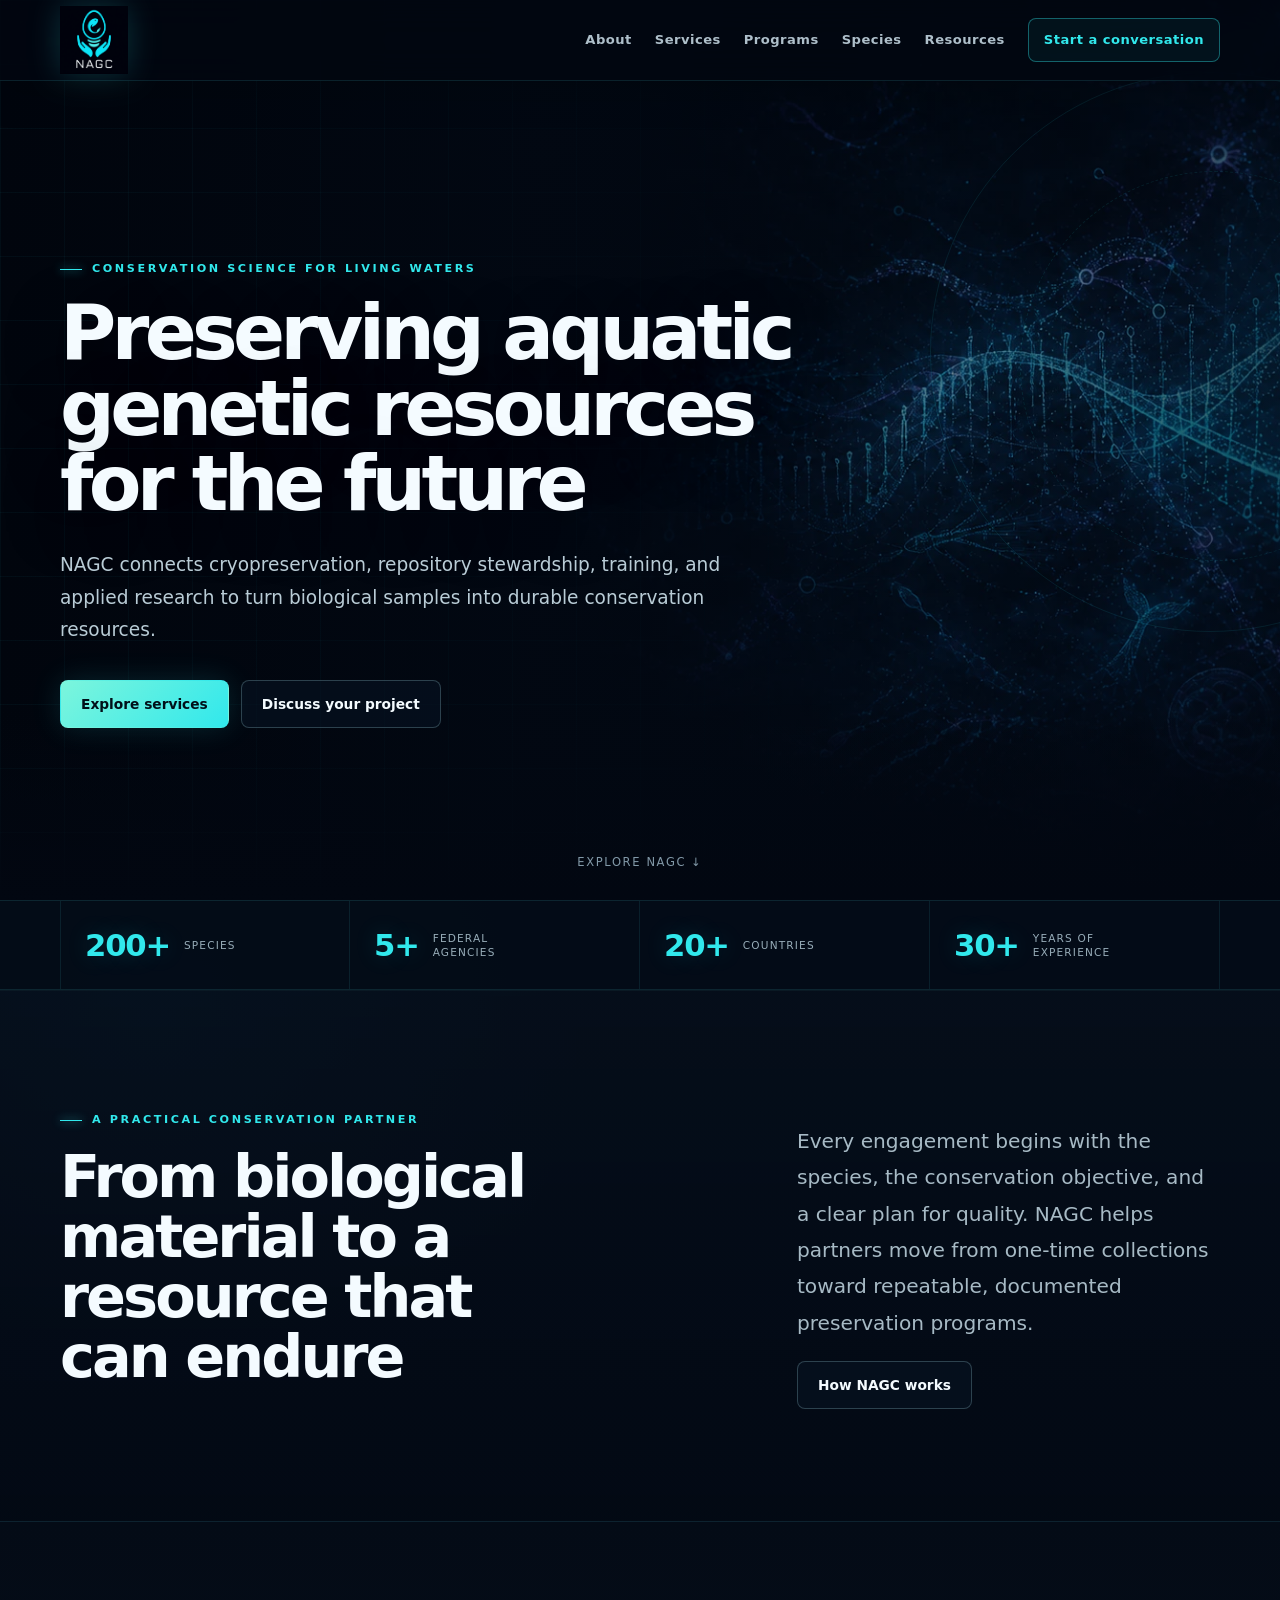
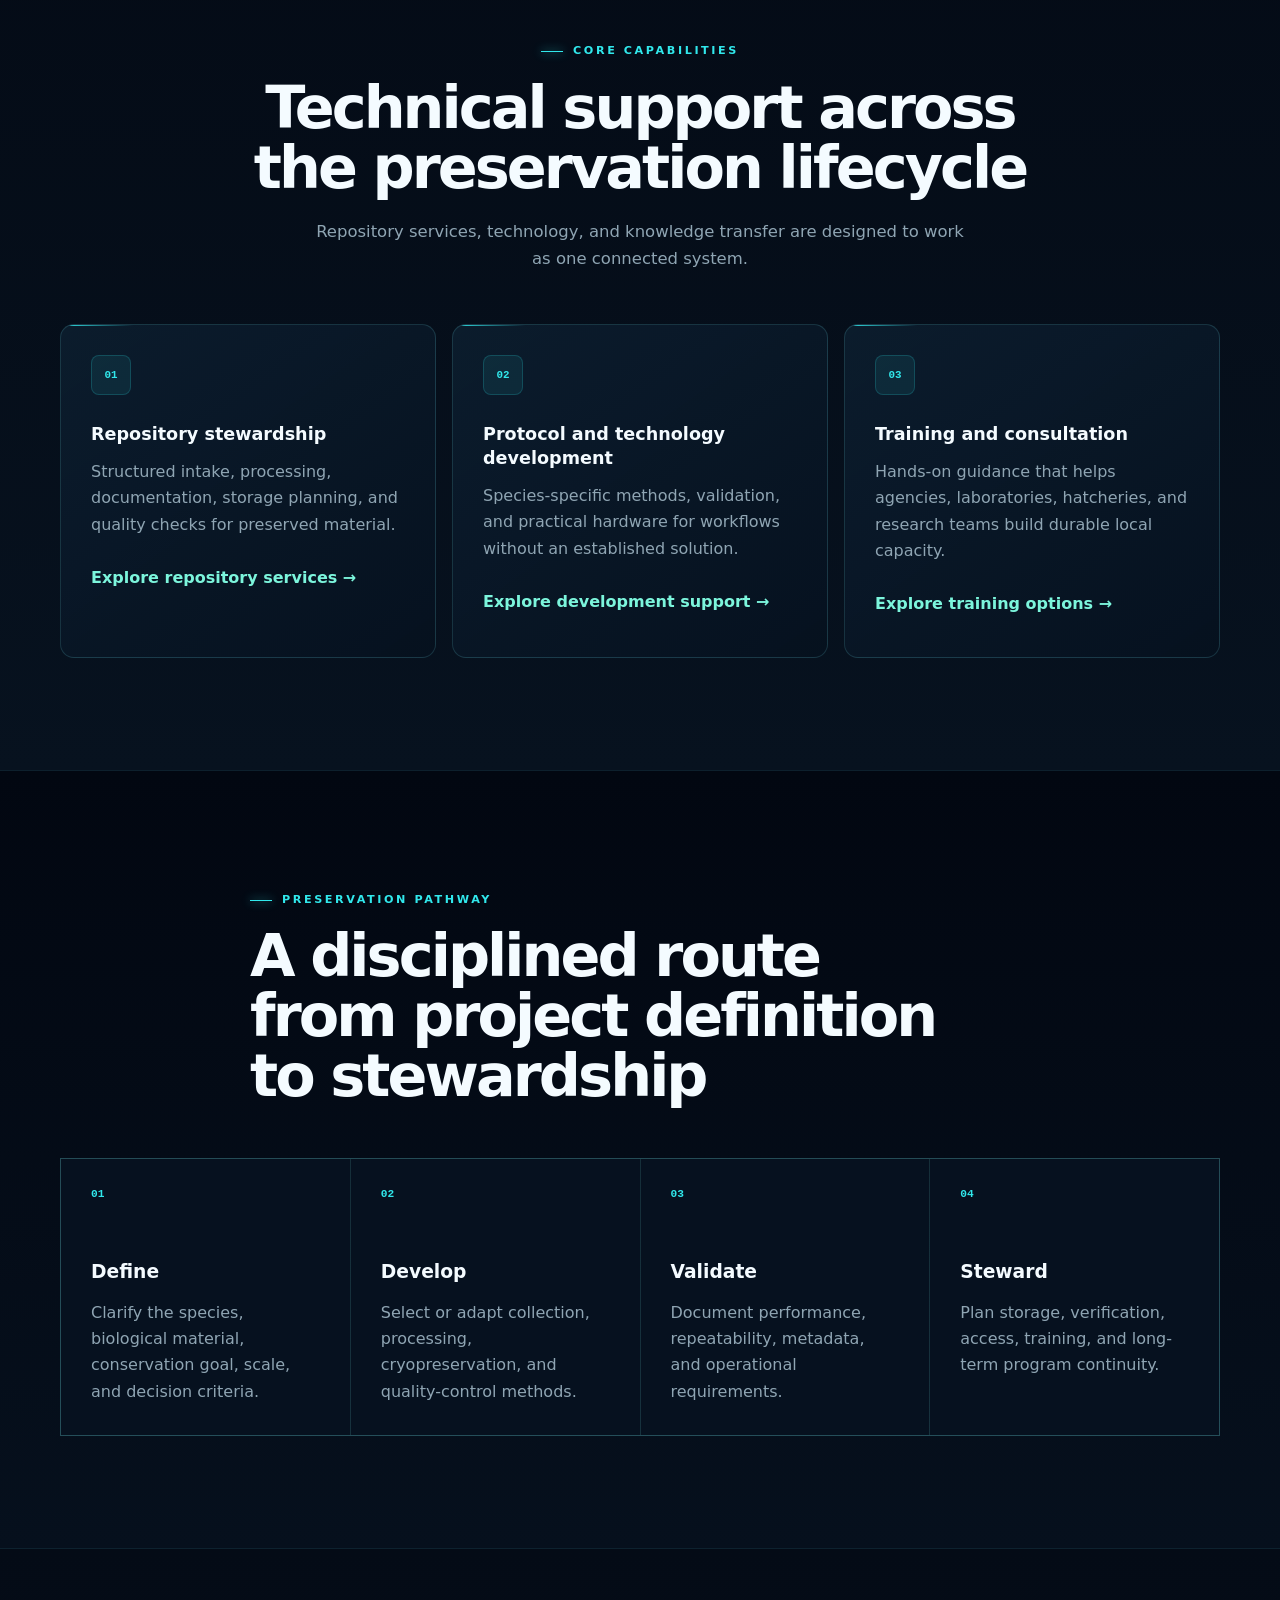
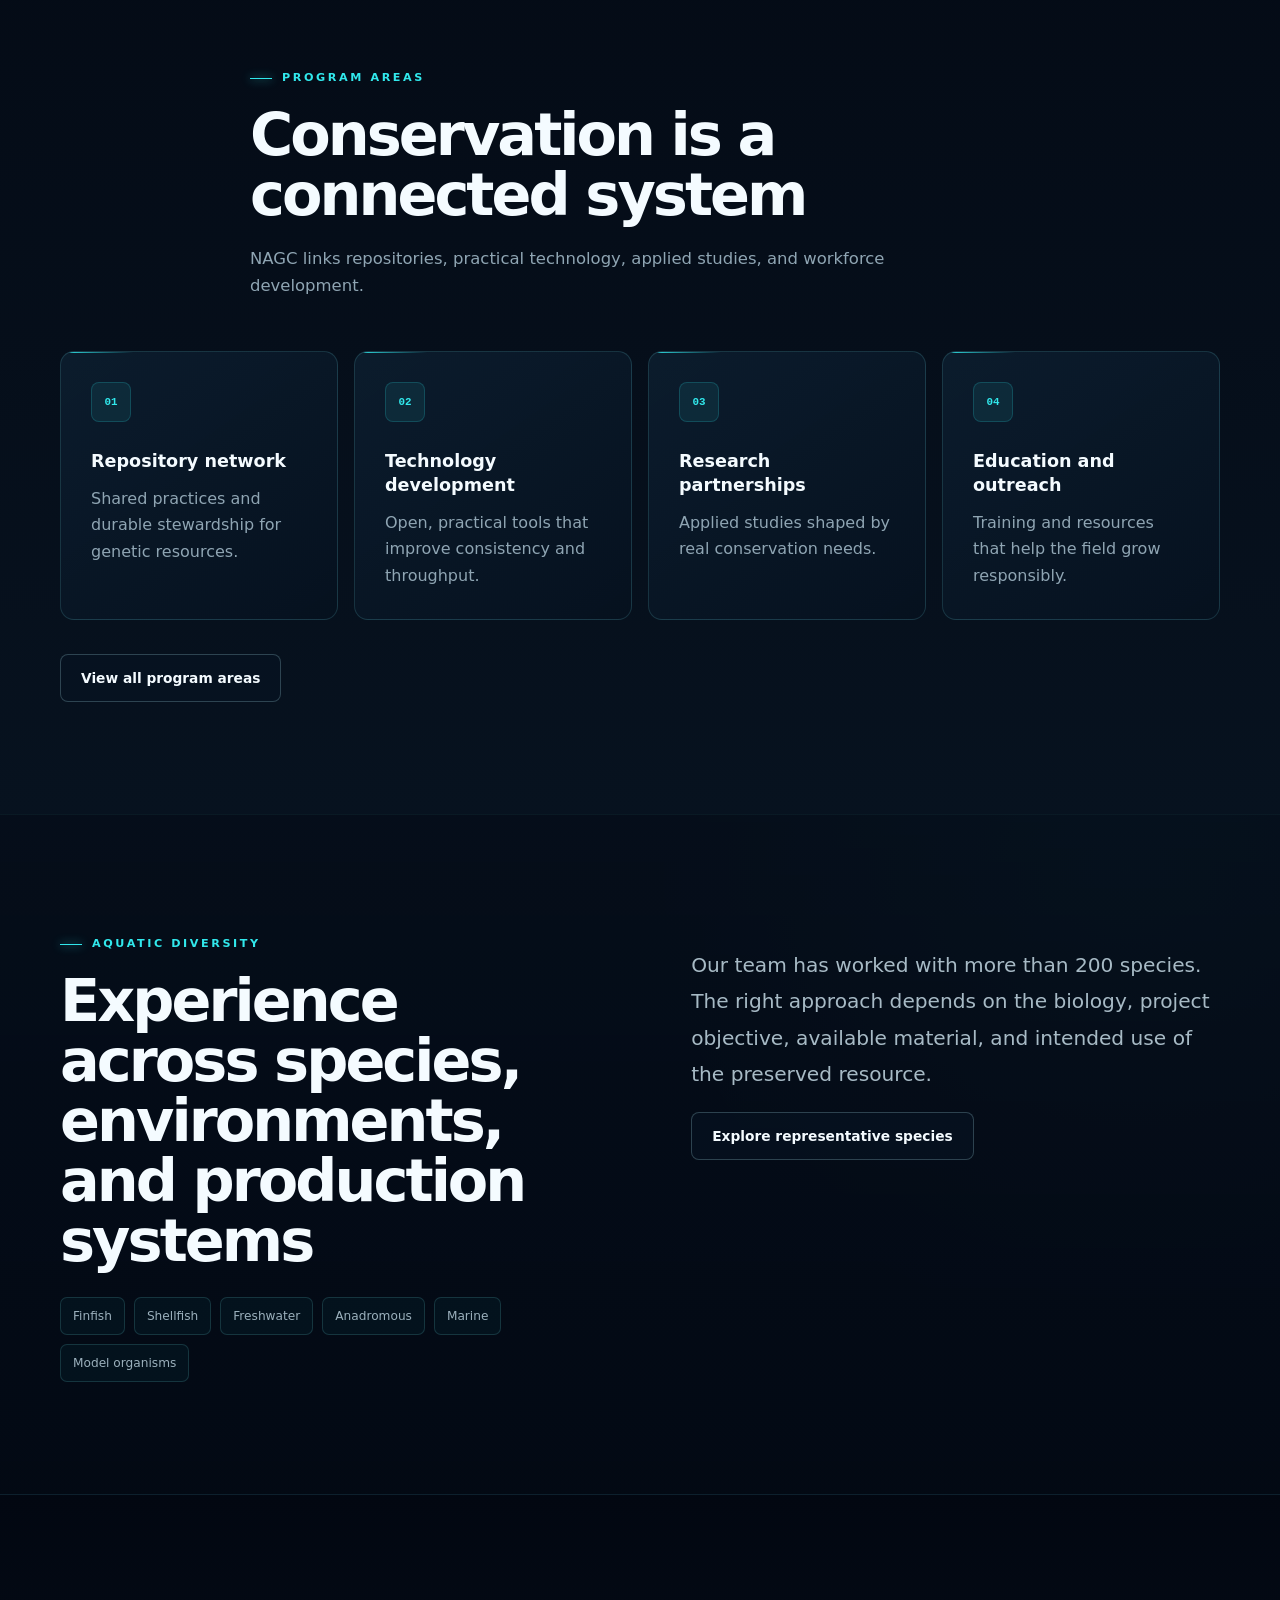
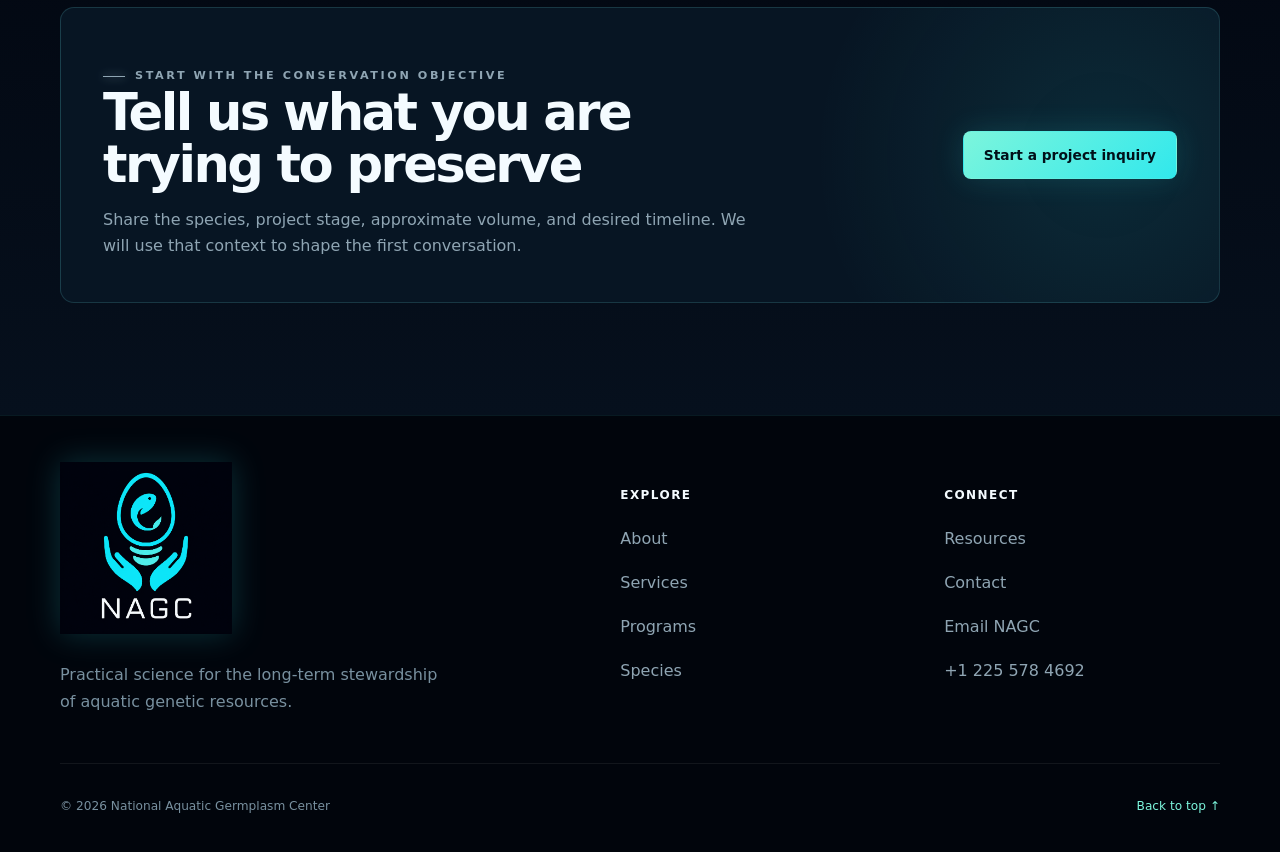
==== commit 8ca0ed79: "Use approved NAGC logo across website" ====
--- a/index.html
+++ b/index.html
@@ -18,11 +18,11 @@
   <meta name="twitter:title" content="National Aquatic Germplasm Center">
   <meta name="twitter:description" content="Practical science for the long-term stewardship of aquatic genetic resources.">
   <meta name="twitter:image" content="https://nagc-website.vercel.app/assets/nagc-social-card.jpg">
-  <link rel="icon" href="/assets/nagc-mark.svg" type="image/svg+xml">
+  <link rel="icon" href="/assets/nagc-logo-primary-dark.png" type="image/png">
   <link rel="preload" href="/assets/hero-genetic-signal-v1.webp" as="image" type="image/webp" fetchpriority="high">
   <link rel="stylesheet" href="/styles.css">
   <script type="application/ld+json">
-    {"@context":"https://schema.org","@type":"Organization","name":"National Aquatic Germplasm Center","alternateName":"NAGC","url":"https://nagc-website.vercel.app/","logo":"https://nagc-website.vercel.app/assets/nagc-mark.svg","email":"contact@nationalaquatic.org","telephone":"+1-225-578-4692","description":"Aquatic genetic-resource conservation, cryopreservation, repository services, training, and applied research."}
+    {"@context":"https://schema.org","@type":"Organization","name":"National Aquatic Germplasm Center","alternateName":"NAGC","url":"https://nagc-website.vercel.app/","logo":"https://nagc-website.vercel.app/assets/nagc-logo-primary-dark.png","email":"contact@nationalaquatic.org","telephone":"+1-225-578-4692","description":"Aquatic genetic-resource conservation, cryopreservation, repository services, training, and applied research."}
   </script>
   <script src="/script.js" defer></script>
 </head>
@@ -31,8 +31,7 @@
   <header class="site-header">
     <div class="shell nav-wrap">
       <a class="brand" href="/" aria-label="National Aquatic Germplasm Center home">
-        <img src="/assets/nagc-mark.svg" width="44" height="44" alt="">
-        <span><strong>NAGC</strong><small>National Aquatic Germplasm Center</small></span>
+        <img class="brand-logo" src="/assets/nagc-logo-primary-dark.png" width="68" height="68" alt="">
       </a>
       <button class="nav-toggle" type="button" aria-expanded="false" aria-controls="site-nav">
         <span class="sr-only">Open navigation</span><span class="nav-lines" aria-hidden="true"><i></i><i></i><i></i></span>
@@ -144,7 +143,7 @@
 
   <footer>
     <div class="shell footer-grid">
-      <div><a class="brand" href="/"><img src="/assets/nagc-mark.svg" width="44" height="44" alt=""><span><strong>NAGC</strong><small>National Aquatic Germplasm Center</small></span></a><p>Practical science for the long-term stewardship of aquatic genetic resources.</p></div>
+      <div><a class="brand" href="/" aria-label="National Aquatic Germplasm Center home"><img class="brand-logo" src="/assets/nagc-logo-primary-dark.png" width="172" height="172" alt=""></a><p>Practical science for the long-term stewardship of aquatic genetic resources.</p></div>
       <nav class="footer-column" aria-label="Explore"><strong>Explore</strong><a href="/about">About</a><a href="/services">Services</a><a href="/programs">Programs</a><a href="/species">Species</a></nav>
       <nav class="footer-column" aria-label="Connect"><strong>Connect</strong><a href="/resources">Resources</a><a href="/contact">Contact</a><a href="mailto:contact@nationalaquatic.org">Email NAGC</a><a href="tel:+12255784692">+1 225 578 4692</a></nav>
     </div>
--- a/styles.css
+++ b/styles.css
@@ -14,7 +14,7 @@
 .skip-link{position:fixed;z-index:1000;left:16px;top:12px;padding:10px 14px;background:var(--seafoam);color:var(--ink);font-weight:800;border-radius:8px;transform:translateY(-150%)}.skip-link:focus{transform:none}
 a:focus-visible,button:focus-visible,input:focus-visible,select:focus-visible,textarea:focus-visible,summary:focus-visible{outline:3px solid #ffcf66;outline-offset:3px}
 .site-header{position:fixed;inset:0 0 auto;z-index:100;background:rgba(2,7,17,.82);border-bottom:1px solid rgba(73,224,231,.13);box-shadow:0 10px 40px rgba(0,0,0,.2);-webkit-backdrop-filter:blur(18px);backdrop-filter:blur(18px)}
-.nav-wrap{min-height:80px;display:flex;align-items:center;justify-content:space-between;gap:28px}.brand{display:inline-flex;align-items:center;gap:13px;text-decoration:none;color:var(--white)}.brand img{flex:none;filter:drop-shadow(0 0 15px rgba(49,232,236,.22))}.brand span{display:grid;line-height:1.15}.brand strong{font-size:1rem;letter-spacing:.18em}.brand small{color:#91a9b7;font-size:.67rem}
+.nav-wrap{min-height:80px;display:flex;align-items:center;justify-content:space-between;gap:28px}.brand{display:inline-flex;align-items:center;text-decoration:none;color:var(--white)}.brand-logo{display:block;width:68px;height:68px;object-fit:contain;flex:none;filter:drop-shadow(0 0 16px rgba(49,232,236,.2));transition:filter .2s,transform .2s}.brand:hover .brand-logo{filter:drop-shadow(0 0 22px rgba(49,232,236,.3));transform:translateY(-1px)}
 .site-header nav{display:flex;align-items:center;gap:23px}.site-header nav a{position:relative;color:#aebfca;font-size:.82rem;font-weight:680;letter-spacing:.035em;text-decoration:none}.site-header nav a:not(.nav-cta)::after{content:"";position:absolute;left:0;right:100%;bottom:-9px;height:1px;background:var(--aqua);transition:right .2s}.site-header nav a:hover,.site-header nav a[aria-current="page"]{color:var(--white)}.site-header nav a:hover::after,.site-header nav a[aria-current="page"]::after{right:0}
 .site-header .nav-cta{padding:10px 15px;border:1px solid rgba(49,232,236,.38);border-radius:8px;background:rgba(49,232,236,.055);color:var(--aqua)}.site-header .nav-cta:hover,.site-header .nav-cta[aria-current="page"]{border-color:var(--aqua);background:rgba(49,232,236,.12);color:var(--white)}
 .nav-toggle{display:none;place-items:center;width:44px;height:44px;border:1px solid rgba(117,234,214,.3);background:transparent;color:var(--white);border-radius:10px}.nav-lines{display:grid;gap:5px;width:21px}.nav-lines i{display:block;height:2px;border-radius:2px;background:currentColor;transition:transform .2s,opacity .2s}.nav-toggle[aria-expanded="true"] .nav-lines i:first-child{transform:translateY(7px) rotate(45deg)}.nav-toggle[aria-expanded="true"] .nav-lines i:nth-child(2){opacity:0}.nav-toggle[aria-expanded="true"] .nav-lines i:last-child{transform:translateY(-7px) rotate(-45deg)}
@@ -36,9 +36,9 @@
 .filter-row{display:flex;flex-wrap:wrap;justify-content:center;gap:8px;margin-bottom:28px}.filter{min-height:44px;padding:0 18px;border:1px solid rgba(124,208,215,.2);border-radius:999px;color:#95aab6;background:rgba(7,19,33,.7);cursor:pointer;font-size:.72rem;font-weight:760;text-transform:uppercase;letter-spacing:.06em}.filter:hover{border-color:rgba(49,232,236,.38);color:var(--white)}.filter.active{background:var(--aqua);border-color:var(--aqua);color:#021018}.species-grid{display:grid;grid-template-columns:repeat(4,1fr);gap:12px}.species-card{display:flex;min-height:166px;padding:22px;flex-direction:column;justify-content:space-between;border:1px solid var(--line);border-radius:12px;background:linear-gradient(145deg,rgba(13,31,48,.86),rgba(6,17,31,.94))}.species-card h3{margin:0 0 3px;color:var(--white);font-size:.98rem}.species-card em{color:#899fac;font-size:.78rem}.species-card span{align-self:flex-start;padding:4px 8px;border:1px solid rgba(49,232,236,.12);border-radius:5px;color:var(--aqua);background:rgba(49,232,236,.075);font-size:.63rem;font-weight:800;text-transform:uppercase;letter-spacing:.06em}.taxa-band{display:flex;flex-wrap:wrap;gap:9px;margin-top:26px}.taxa-band span{padding:8px 12px;border:1px solid var(--line);border-radius:7px;color:#9bb0bc;background:rgba(49,232,236,.035);font-size:.76rem}
 .checklist{display:grid;gap:13px;margin:26px 0 0;padding:0;list-style:none}.checklist li{position:relative;padding-left:29px;color:#aebfca}.checklist li::before{content:"";position:absolute;left:0;top:.65em;width:10px;height:10px;border:1px solid var(--aqua);border-radius:2px;box-shadow:0 0 12px rgba(49,232,236,.2)}.resource-detail{scroll-margin-top:104px}.resource-detail+.resource-detail{margin-top:70px;padding-top:70px;border-top:1px solid var(--line)}.resource-detail h2{font-size:clamp(2rem,4vw,3.5rem)}.resource-detail .intro{max-width:760px;color:var(--muted)}.faq{display:grid;gap:10px}.faq details{border:1px solid var(--line);border-radius:10px;background:rgba(7,19,33,.7)}.faq summary{padding:20px 24px;color:var(--white);font-weight:750;cursor:pointer}.faq details p{margin:0;padding:0 24px 22px;color:var(--muted)}
 .contact-layout{display:grid;grid-template-columns:.75fr 1.25fr;gap:clamp(46px,8vw,100px);align-items:start}.contact-details{display:grid;gap:12px;margin-top:30px}.contact-details a{display:inline-flex;align-items:center;min-height:44px;color:var(--seafoam);font-weight:720;text-decoration:none}.contact-details a:hover{color:var(--white)}.contact-form{padding:32px;border:1px solid var(--line);border-radius:var(--radius);background:linear-gradient(145deg,rgba(13,31,48,.86),rgba(6,17,31,.94))}.form-grid{display:grid;grid-template-columns:repeat(2,1fr);gap:18px}.field{display:grid;gap:7px}.field.full{grid-column:1/-1}.field label{color:#b8c9d2;font-size:.76rem;font-weight:740}.field input,.field select,.field textarea{width:100%;border:1px solid rgba(112,226,232,.18);border-radius:8px;background:#04101e;color:var(--white);padding:12px 13px}.field textarea{min-height:145px;resize:vertical}.field input::placeholder,.field textarea::placeholder{color:#607987}.form-note{margin:18px 0;color:#879eab;font-size:.76rem}
-footer{padding:70px 0 26px;border-top:1px solid rgba(74,216,225,.1);background:#01050c;color:#78909f}.footer-grid{display:grid;grid-template-columns:1.3fr .7fr .7fr;gap:48px;align-items:start}.footer-grid p{max-width:390px;margin:20px 0 0}.footer-column{display:grid;gap:8px}.footer-column strong{margin-bottom:8px;color:var(--white);font-size:.75rem;text-transform:uppercase;letter-spacing:.12em}.footer-column a{display:inline-flex;align-items:center;min-height:36px;color:#8fa5b3;text-decoration:none}.footer-column a:hover{color:var(--seafoam)}.footer-bottom{display:flex;justify-content:space-between;gap:24px;align-items:center;margin-top:48px;padding-top:22px;border-top:1px solid rgba(255,255,255,.065);font-size:.76rem}.footer-bottom a{display:inline-flex;align-items:center;min-height:40px;color:var(--seafoam);text-decoration:none}
+footer{padding:70px 0 26px;border-top:1px solid rgba(74,216,225,.1);background:#01050c;color:#78909f}.footer-grid{display:grid;grid-template-columns:1.3fr .7fr .7fr;gap:48px;align-items:start}.footer-grid .brand-logo{width:172px;height:172px;margin:-24px 0 -18px}.footer-grid p{max-width:390px;margin:20px 0 0}.footer-column{display:grid;gap:8px}.footer-column strong{margin-bottom:8px;color:var(--white);font-size:.75rem;text-transform:uppercase;letter-spacing:.12em}.footer-column a{display:inline-flex;align-items:center;min-height:36px;color:#8fa5b3;text-decoration:none}.footer-column a:hover{color:var(--seafoam)}.footer-bottom{display:flex;justify-content:space-between;gap:24px;align-items:center;margin-top:48px;padding-top:22px;border-top:1px solid rgba(255,255,255,.065);font-size:.76rem}.footer-bottom a{display:inline-flex;align-items:center;min-height:40px;color:var(--seafoam);text-decoration:none}
 @keyframes orbit-spin{to{transform:rotate(360deg)}}
 @media(max-width:1040px){.site-header nav{gap:16px}.site-header nav a{font-size:.76rem}.card-grid.four,.species-grid{grid-template-columns:repeat(2,1fr)}.pathway{grid-template-columns:repeat(2,1fr)}.program-feature{grid-template-columns:70px 1fr}.program-feature>:last-child{grid-column:2}}
 @media(max-width:900px){.site-header nav{display:none;position:absolute;top:80px;left:0;right:0;padding:24px 20px 32px;background:rgba(2,7,17,.98);border-bottom:1px solid rgba(117,234,214,.2);flex-direction:column;align-items:stretch;gap:2px}.site-header nav.open{display:flex}.site-header nav a{padding:12px;font-size:.9rem}.site-header nav a::after{display:none}.nav-toggle{display:grid}.impact-strip .shell{grid-template-columns:repeat(2,1fr)}.impact-strip span:nth-child(n+3){border-top:1px solid rgba(72,217,226,.1)}.split,.split.wide-left,.link-panel,.contact-layout{grid-template-columns:1fr}.card-grid,.card-grid.two{grid-template-columns:1fr 1fr}.link-panel .button-row{justify-content:flex-start}.service-index{grid-template-columns:1fr}.service-nav{position:static;grid-template-columns:repeat(5,max-content);overflow-x:auto;padding-bottom:8px}.service-nav a{border-left:0;border-bottom:2px solid rgba(49,232,236,.15);white-space:nowrap}.service-group header{grid-template-columns:1fr;align-items:start}.scope-list{grid-template-columns:1fr 1fr}.footer-grid{grid-template-columns:1fr 1fr}.footer-grid>:first-child{grid-column:1/-1}}
-@media(max-width:620px){.shell,.narrow{width:min(100% - 28px,1160px)}.brand small{max-width:190px}.home-hero{height:auto;min-height:720px;padding:148px 0 100px;background-position:63% center}.hero-content{padding-top:0}.home-hero h1,.page-hero h1{font-size:clamp(2.75rem,12vw,4.5rem)}.hero-copy{font-size:1rem}.scroll-cue,.hero-orbit{display:none}.page-hero{min-height:470px;padding:138px 0 72px}.impact-strip span{min-height:70px;padding:10px 13px;gap:9px}.impact-strip strong{font-size:1.45rem}.impact-strip small{font-size:.58rem;letter-spacing:.07em}.section{padding:82px 0}.section-heading{margin-bottom:38px}.section h2{font-size:clamp(2.2rem,10vw,3.5rem)}.card-grid,.card-grid.two,.card-grid.four,.price-grid,.species-grid,.form-grid,.footer-grid{grid-template-columns:1fr}.pathway{grid-template-columns:1fr}.pathway article{min-height:0}.pathway b{margin-bottom:28px}.link-panel{padding:28px}.service-group{padding:24px}.scope-list{grid-template-columns:1fr}.program-feature{grid-template-columns:1fr;padding:26px}.program-feature>:last-child{grid-column:auto}.contact-form{padding:22px}.footer-grid>:first-child{grid-column:auto}.footer-bottom{flex-direction:column;align-items:flex-start}}
+@media(max-width:620px){.shell,.narrow{width:min(100% - 28px,1160px)}.site-header .brand-logo{width:60px;height:60px}.footer-grid .brand-logo{width:156px;height:156px}.home-hero{height:auto;min-height:720px;padding:148px 0 100px;background-position:63% center}.hero-content{padding-top:0}.home-hero h1,.page-hero h1{font-size:clamp(2.75rem,12vw,4.5rem)}.hero-copy{font-size:1rem}.scroll-cue,.hero-orbit{display:none}.page-hero{min-height:470px;padding:138px 0 72px}.impact-strip span{min-height:70px;padding:10px 13px;gap:9px}.impact-strip strong{font-size:1.45rem}.impact-strip small{font-size:.58rem;letter-spacing:.07em}.section{padding:82px 0}.section-heading{margin-bottom:38px}.section h2{font-size:clamp(2.2rem,10vw,3.5rem)}.card-grid,.card-grid.two,.card-grid.four,.price-grid,.species-grid,.form-grid,.footer-grid{grid-template-columns:1fr}.pathway{grid-template-columns:1fr}.pathway article{min-height:0}.pathway b{margin-bottom:28px}.link-panel{padding:28px}.service-group{padding:24px}.scope-list{grid-template-columns:1fr}.program-feature{grid-template-columns:1fr;padding:26px}.program-feature>:last-child{grid-column:auto}.contact-form{padding:22px}.footer-grid>:first-child{grid-column:auto}.footer-bottom{flex-direction:column;align-items:flex-start}}
 @media(prefers-reduced-motion:reduce){html{scroll-behavior:auto}*,*::before,*::after{animation-duration:.01ms!important;animation-iteration-count:1!important;transition-duration:.01ms!important}}
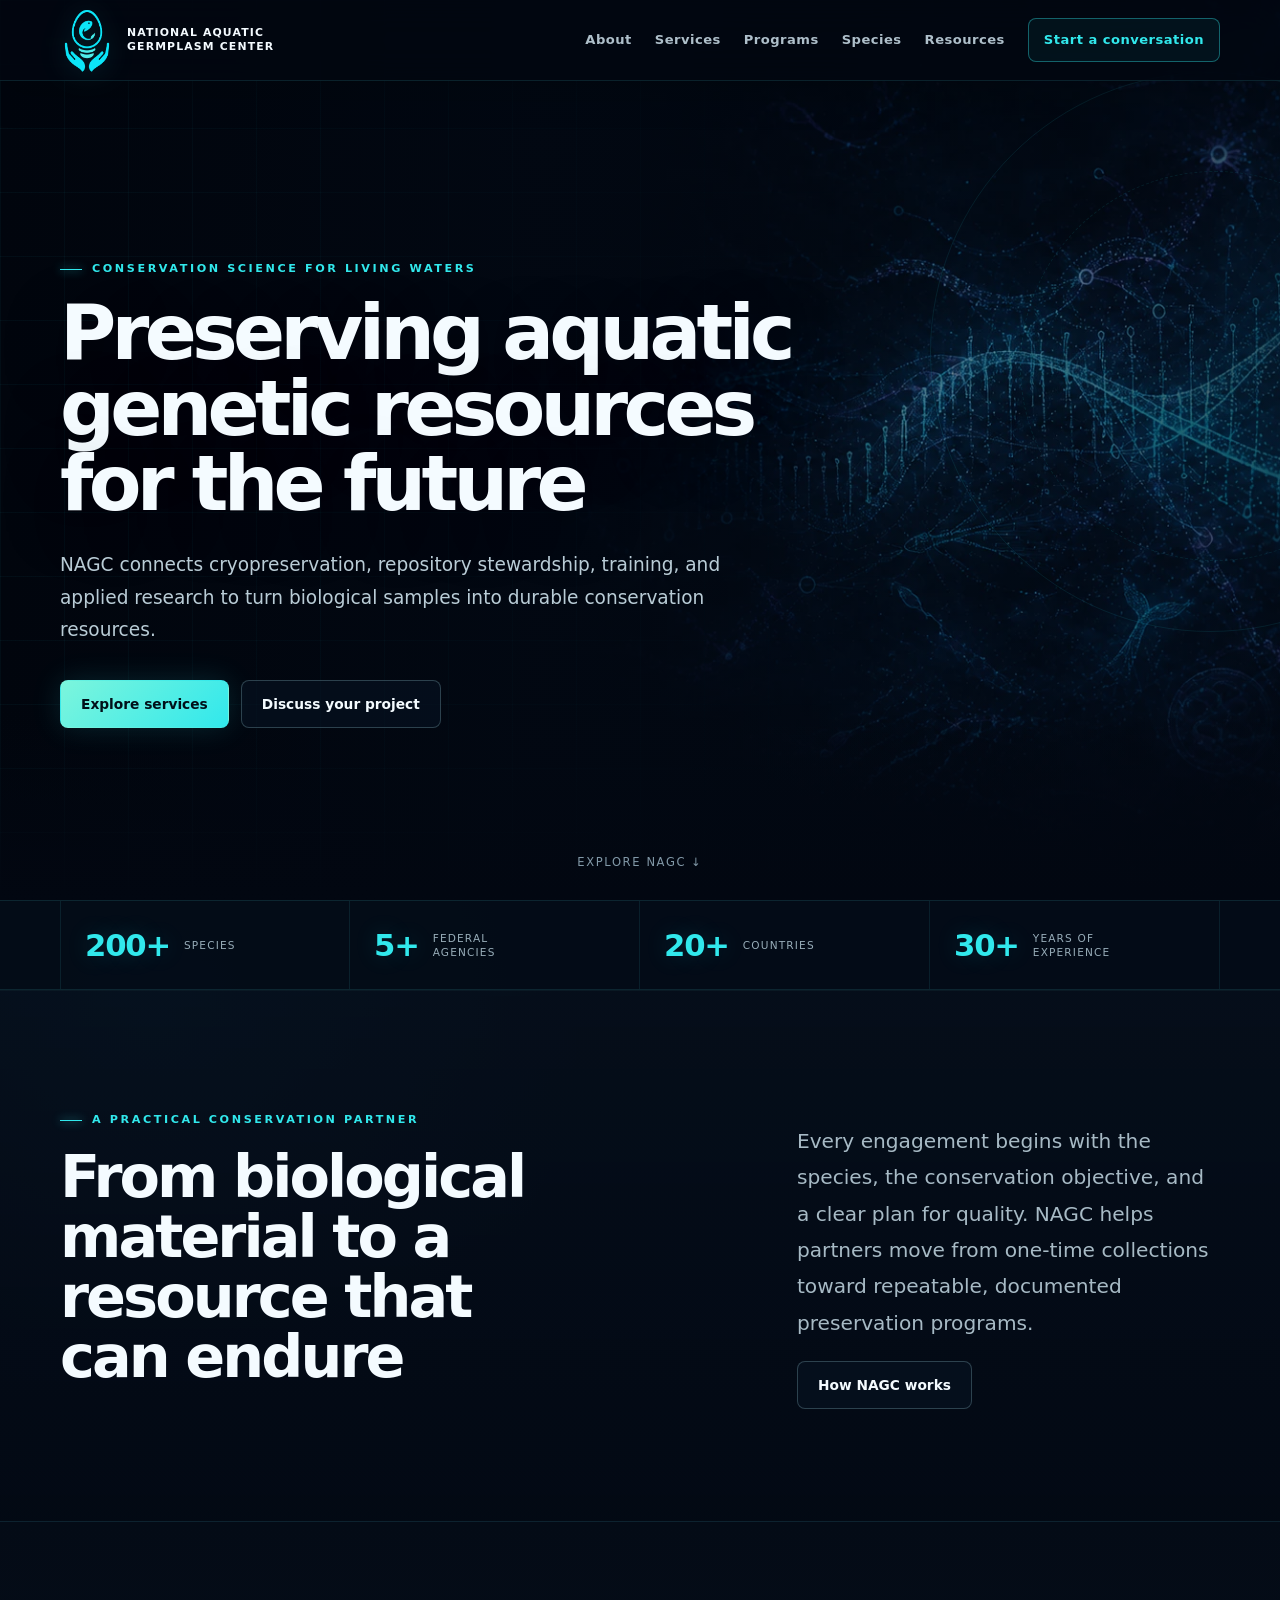
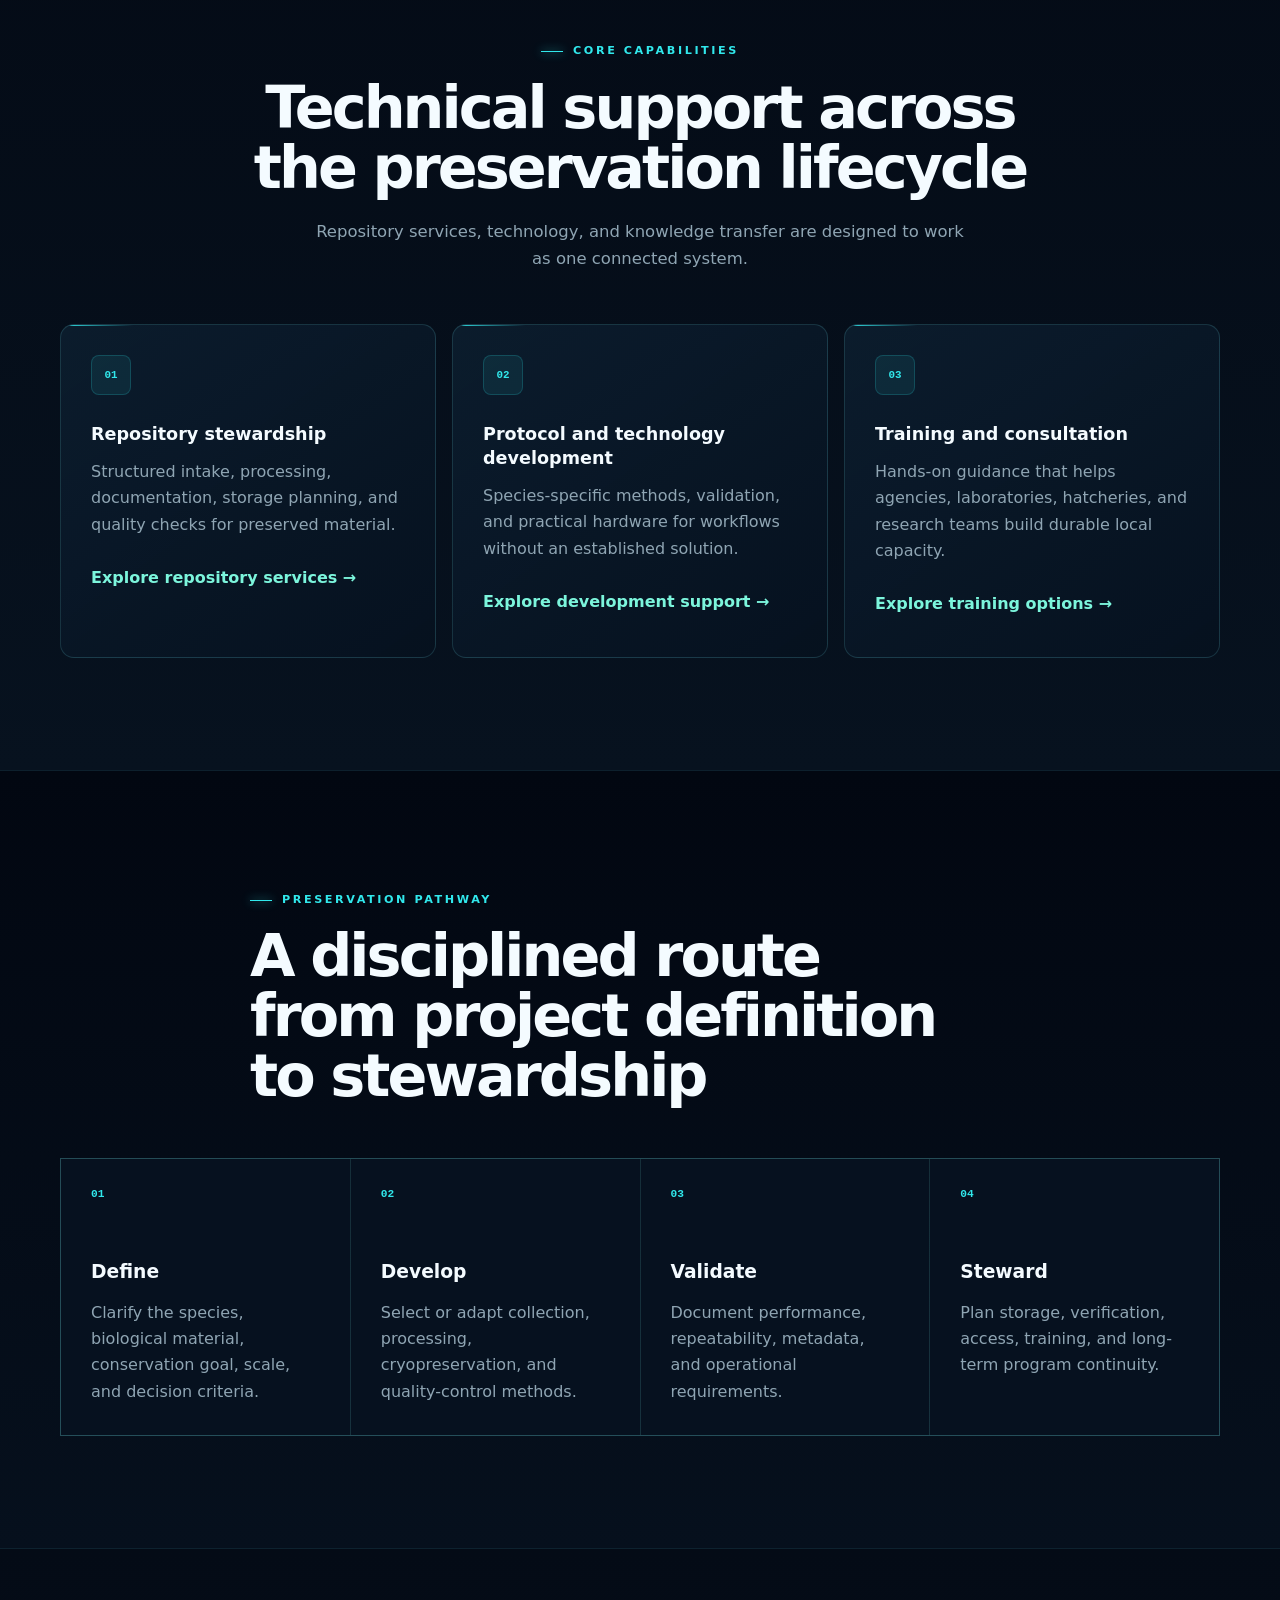
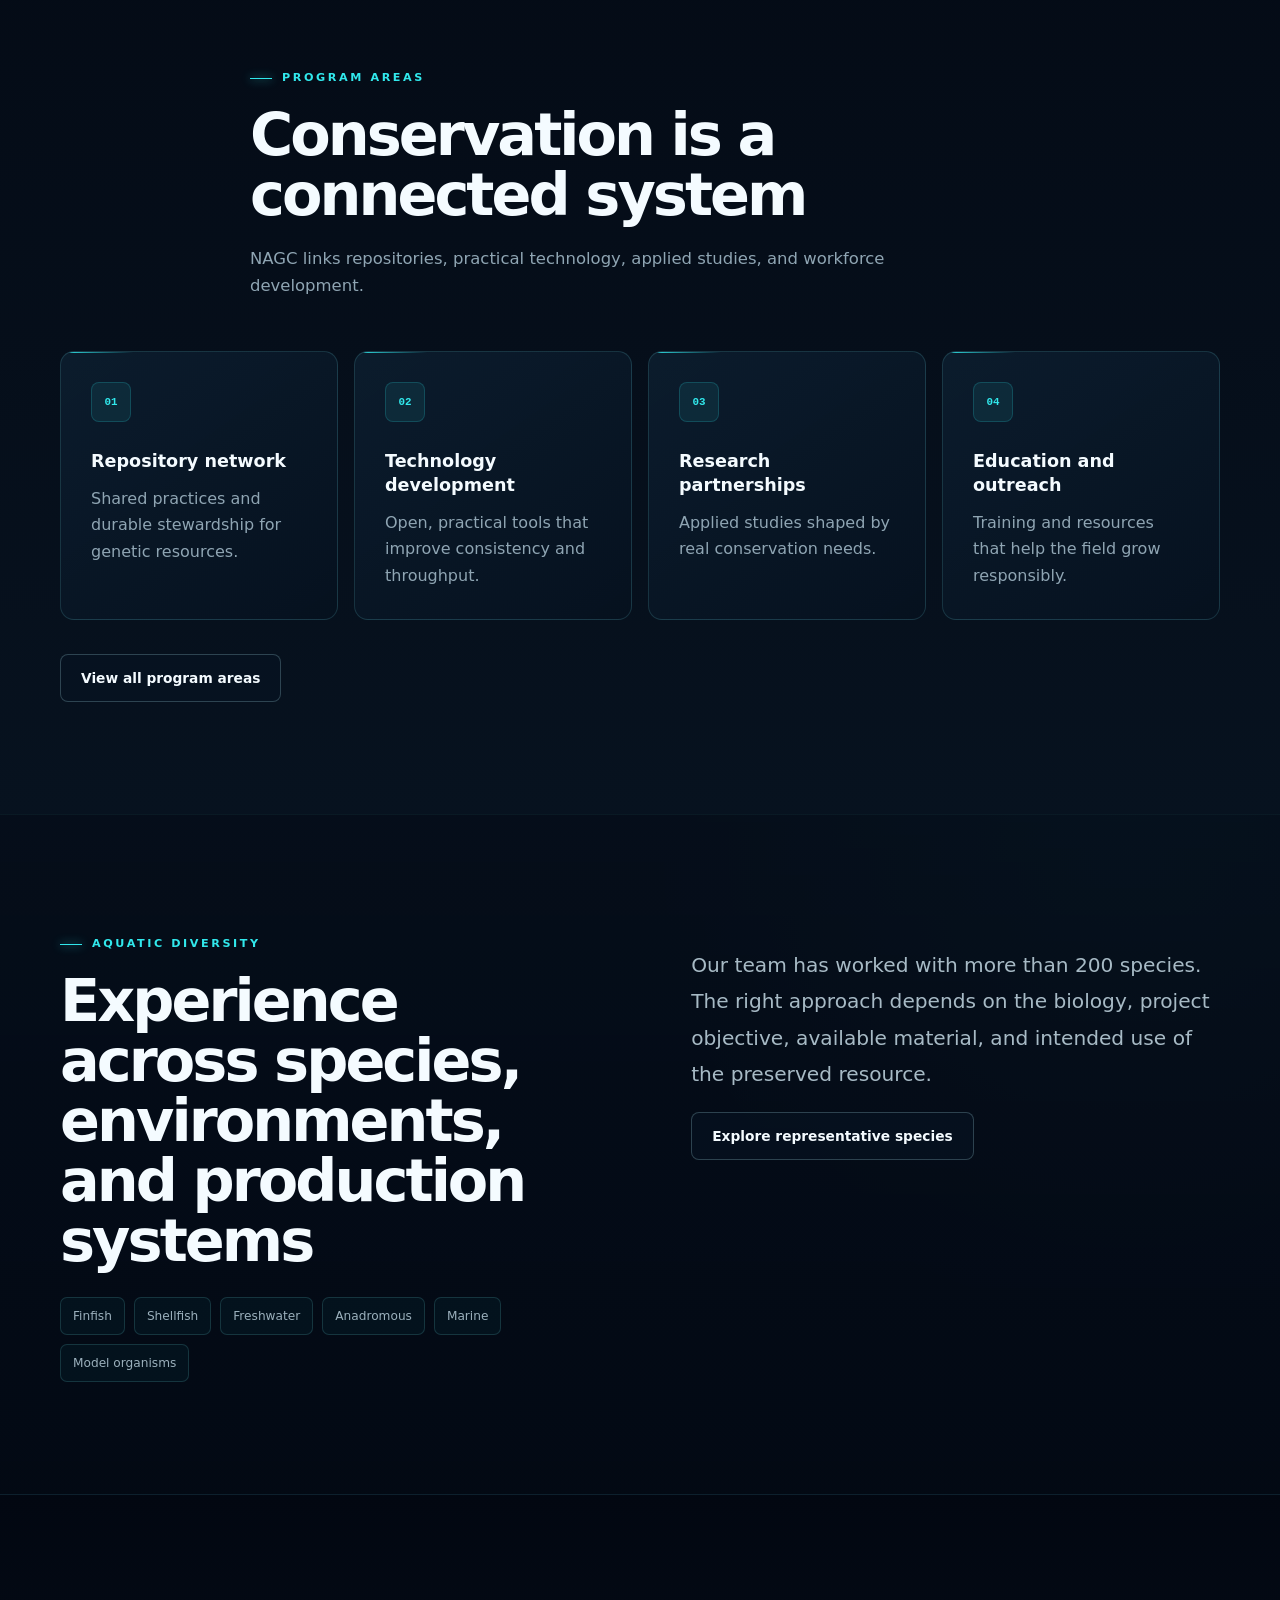
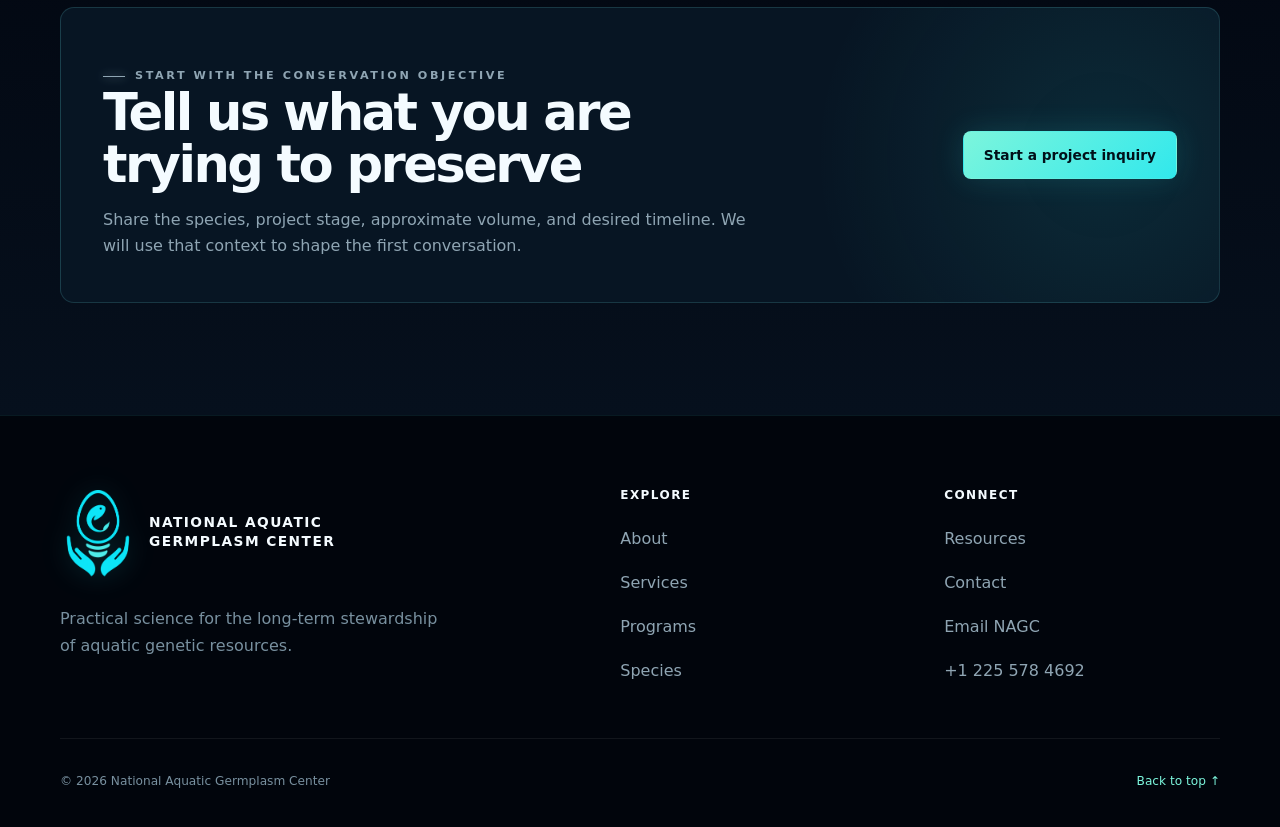
==== commit 9f23cbed: "Use transparent NAGC symbol and full name lockup" ====
--- a/index.html
+++ b/index.html
@@ -18,11 +18,11 @@
   <meta name="twitter:title" content="National Aquatic Germplasm Center">
   <meta name="twitter:description" content="Practical science for the long-term stewardship of aquatic genetic resources.">
   <meta name="twitter:image" content="https://nagc-website.vercel.app/assets/nagc-social-card.jpg">
-  <link rel="icon" href="/assets/nagc-logo-primary-dark.png" type="image/png">
+  <link rel="icon" href="/assets/nagc-symbol-transparent.png" type="image/png">
   <link rel="preload" href="/assets/hero-genetic-signal-v1.webp" as="image" type="image/webp" fetchpriority="high">
   <link rel="stylesheet" href="/styles.css">
   <script type="application/ld+json">
-    {"@context":"https://schema.org","@type":"Organization","name":"National Aquatic Germplasm Center","alternateName":"NAGC","url":"https://nagc-website.vercel.app/","logo":"https://nagc-website.vercel.app/assets/nagc-logo-primary-dark.png","email":"contact@nationalaquatic.org","telephone":"+1-225-578-4692","description":"Aquatic genetic-resource conservation, cryopreservation, repository services, training, and applied research."}
+    {"@context":"https://schema.org","@type":"Organization","name":"National Aquatic Germplasm Center","alternateName":"NAGC","url":"https://nagc-website.vercel.app/","logo":"https://nagc-website.vercel.app/assets/nagc-symbol-transparent.png","email":"contact@nationalaquatic.org","telephone":"+1-225-578-4692","description":"Aquatic genetic-resource conservation, cryopreservation, repository services, training, and applied research."}
   </script>
   <script src="/script.js" defer></script>
 </head>
@@ -31,7 +31,8 @@
   <header class="site-header">
     <div class="shell nav-wrap">
       <a class="brand" href="/" aria-label="National Aquatic Germplasm Center home">
-        <img class="brand-logo" src="/assets/nagc-logo-primary-dark.png" width="68" height="68" alt="">
+        <img class="brand-symbol" src="/assets/nagc-symbol-transparent.png" width="54" height="66" alt="">
+        <span class="brand-name">National Aquatic<br>Germplasm Center</span>
       </a>
       <button class="nav-toggle" type="button" aria-expanded="false" aria-controls="site-nav">
         <span class="sr-only">Open navigation</span><span class="nav-lines" aria-hidden="true"><i></i><i></i><i></i></span>
@@ -143,7 +144,7 @@
 
   <footer>
     <div class="shell footer-grid">
-      <div><a class="brand" href="/" aria-label="National Aquatic Germplasm Center home"><img class="brand-logo" src="/assets/nagc-logo-primary-dark.png" width="172" height="172" alt=""></a><p>Practical science for the long-term stewardship of aquatic genetic resources.</p></div>
+      <div><a class="brand" href="/" aria-label="National Aquatic Germplasm Center home"><img class="brand-symbol" src="/assets/nagc-symbol-transparent.png" width="76" height="92" alt=""><span class="brand-name">National Aquatic<br>Germplasm Center</span></a><p>Practical science for the long-term stewardship of aquatic genetic resources.</p></div>
       <nav class="footer-column" aria-label="Explore"><strong>Explore</strong><a href="/about">About</a><a href="/services">Services</a><a href="/programs">Programs</a><a href="/species">Species</a></nav>
       <nav class="footer-column" aria-label="Connect"><strong>Connect</strong><a href="/resources">Resources</a><a href="/contact">Contact</a><a href="mailto:contact@nationalaquatic.org">Email NAGC</a><a href="tel:+12255784692">+1 225 578 4692</a></nav>
     </div>
--- a/styles.css
+++ b/styles.css
@@ -14,7 +14,7 @@
 .skip-link{position:fixed;z-index:1000;left:16px;top:12px;padding:10px 14px;background:var(--seafoam);color:var(--ink);font-weight:800;border-radius:8px;transform:translateY(-150%)}.skip-link:focus{transform:none}
 a:focus-visible,button:focus-visible,input:focus-visible,select:focus-visible,textarea:focus-visible,summary:focus-visible{outline:3px solid #ffcf66;outline-offset:3px}
 .site-header{position:fixed;inset:0 0 auto;z-index:100;background:rgba(2,7,17,.82);border-bottom:1px solid rgba(73,224,231,.13);box-shadow:0 10px 40px rgba(0,0,0,.2);-webkit-backdrop-filter:blur(18px);backdrop-filter:blur(18px)}
-.nav-wrap{min-height:80px;display:flex;align-items:center;justify-content:space-between;gap:28px}.brand{display:inline-flex;align-items:center;text-decoration:none;color:var(--white)}.brand-logo{display:block;width:68px;height:68px;object-fit:contain;flex:none;filter:drop-shadow(0 0 16px rgba(49,232,236,.2));transition:filter .2s,transform .2s}.brand:hover .brand-logo{filter:drop-shadow(0 0 22px rgba(49,232,236,.3));transform:translateY(-1px)}
+.nav-wrap{min-height:80px;display:flex;align-items:center;justify-content:space-between;gap:28px}.brand{display:inline-flex;align-items:center;gap:13px;text-decoration:none;color:var(--white)}.brand-symbol,.brand-logo{display:block;width:54px;height:66px;object-fit:contain;flex:none;filter:drop-shadow(0 0 14px rgba(49,232,236,.2));transition:filter .2s,transform .2s}.brand:hover .brand-symbol,.brand:hover .brand-logo{filter:drop-shadow(0 0 20px rgba(49,232,236,.3));transform:translateY(-1px)}.brand-name,.brand:has(.brand-logo)::after{max-width:190px;color:var(--white);font-size:.68rem;font-weight:760;line-height:1.28;letter-spacing:.105em;text-transform:uppercase}.brand:has(.brand-logo)::after{content:"National Aquatic\A Germplasm Center";white-space:pre}
 .site-header nav{display:flex;align-items:center;gap:23px}.site-header nav a{position:relative;color:#aebfca;font-size:.82rem;font-weight:680;letter-spacing:.035em;text-decoration:none}.site-header nav a:not(.nav-cta)::after{content:"";position:absolute;left:0;right:100%;bottom:-9px;height:1px;background:var(--aqua);transition:right .2s}.site-header nav a:hover,.site-header nav a[aria-current="page"]{color:var(--white)}.site-header nav a:hover::after,.site-header nav a[aria-current="page"]::after{right:0}
 .site-header .nav-cta{padding:10px 15px;border:1px solid rgba(49,232,236,.38);border-radius:8px;background:rgba(49,232,236,.055);color:var(--aqua)}.site-header .nav-cta:hover,.site-header .nav-cta[aria-current="page"]{border-color:var(--aqua);background:rgba(49,232,236,.12);color:var(--white)}
 .nav-toggle{display:none;place-items:center;width:44px;height:44px;border:1px solid rgba(117,234,214,.3);background:transparent;color:var(--white);border-radius:10px}.nav-lines{display:grid;gap:5px;width:21px}.nav-lines i{display:block;height:2px;border-radius:2px;background:currentColor;transition:transform .2s,opacity .2s}.nav-toggle[aria-expanded="true"] .nav-lines i:first-child{transform:translateY(7px) rotate(45deg)}.nav-toggle[aria-expanded="true"] .nav-lines i:nth-child(2){opacity:0}.nav-toggle[aria-expanded="true"] .nav-lines i:last-child{transform:translateY(-7px) rotate(-45deg)}
@@ -36,9 +36,9 @@
 .filter-row{display:flex;flex-wrap:wrap;justify-content:center;gap:8px;margin-bottom:28px}.filter{min-height:44px;padding:0 18px;border:1px solid rgba(124,208,215,.2);border-radius:999px;color:#95aab6;background:rgba(7,19,33,.7);cursor:pointer;font-size:.72rem;font-weight:760;text-transform:uppercase;letter-spacing:.06em}.filter:hover{border-color:rgba(49,232,236,.38);color:var(--white)}.filter.active{background:var(--aqua);border-color:var(--aqua);color:#021018}.species-grid{display:grid;grid-template-columns:repeat(4,1fr);gap:12px}.species-card{display:flex;min-height:166px;padding:22px;flex-direction:column;justify-content:space-between;border:1px solid var(--line);border-radius:12px;background:linear-gradient(145deg,rgba(13,31,48,.86),rgba(6,17,31,.94))}.species-card h3{margin:0 0 3px;color:var(--white);font-size:.98rem}.species-card em{color:#899fac;font-size:.78rem}.species-card span{align-self:flex-start;padding:4px 8px;border:1px solid rgba(49,232,236,.12);border-radius:5px;color:var(--aqua);background:rgba(49,232,236,.075);font-size:.63rem;font-weight:800;text-transform:uppercase;letter-spacing:.06em}.taxa-band{display:flex;flex-wrap:wrap;gap:9px;margin-top:26px}.taxa-band span{padding:8px 12px;border:1px solid var(--line);border-radius:7px;color:#9bb0bc;background:rgba(49,232,236,.035);font-size:.76rem}
 .checklist{display:grid;gap:13px;margin:26px 0 0;padding:0;list-style:none}.checklist li{position:relative;padding-left:29px;color:#aebfca}.checklist li::before{content:"";position:absolute;left:0;top:.65em;width:10px;height:10px;border:1px solid var(--aqua);border-radius:2px;box-shadow:0 0 12px rgba(49,232,236,.2)}.resource-detail{scroll-margin-top:104px}.resource-detail+.resource-detail{margin-top:70px;padding-top:70px;border-top:1px solid var(--line)}.resource-detail h2{font-size:clamp(2rem,4vw,3.5rem)}.resource-detail .intro{max-width:760px;color:var(--muted)}.faq{display:grid;gap:10px}.faq details{border:1px solid var(--line);border-radius:10px;background:rgba(7,19,33,.7)}.faq summary{padding:20px 24px;color:var(--white);font-weight:750;cursor:pointer}.faq details p{margin:0;padding:0 24px 22px;color:var(--muted)}
 .contact-layout{display:grid;grid-template-columns:.75fr 1.25fr;gap:clamp(46px,8vw,100px);align-items:start}.contact-details{display:grid;gap:12px;margin-top:30px}.contact-details a{display:inline-flex;align-items:center;min-height:44px;color:var(--seafoam);font-weight:720;text-decoration:none}.contact-details a:hover{color:var(--white)}.contact-form{padding:32px;border:1px solid var(--line);border-radius:var(--radius);background:linear-gradient(145deg,rgba(13,31,48,.86),rgba(6,17,31,.94))}.form-grid{display:grid;grid-template-columns:repeat(2,1fr);gap:18px}.field{display:grid;gap:7px}.field.full{grid-column:1/-1}.field label{color:#b8c9d2;font-size:.76rem;font-weight:740}.field input,.field select,.field textarea{width:100%;border:1px solid rgba(112,226,232,.18);border-radius:8px;background:#04101e;color:var(--white);padding:12px 13px}.field textarea{min-height:145px;resize:vertical}.field input::placeholder,.field textarea::placeholder{color:#607987}.form-note{margin:18px 0;color:#879eab;font-size:.76rem}
-footer{padding:70px 0 26px;border-top:1px solid rgba(74,216,225,.1);background:#01050c;color:#78909f}.footer-grid{display:grid;grid-template-columns:1.3fr .7fr .7fr;gap:48px;align-items:start}.footer-grid .brand-logo{width:172px;height:172px;margin:-24px 0 -18px}.footer-grid p{max-width:390px;margin:20px 0 0}.footer-column{display:grid;gap:8px}.footer-column strong{margin-bottom:8px;color:var(--white);font-size:.75rem;text-transform:uppercase;letter-spacing:.12em}.footer-column a{display:inline-flex;align-items:center;min-height:36px;color:#8fa5b3;text-decoration:none}.footer-column a:hover{color:var(--seafoam)}.footer-bottom{display:flex;justify-content:space-between;gap:24px;align-items:center;margin-top:48px;padding-top:22px;border-top:1px solid rgba(255,255,255,.065);font-size:.76rem}.footer-bottom a{display:inline-flex;align-items:center;min-height:40px;color:var(--seafoam);text-decoration:none}
+footer{padding:70px 0 26px;border-top:1px solid rgba(74,216,225,.1);background:#01050c;color:#78909f}.footer-grid{display:grid;grid-template-columns:1.3fr .7fr .7fr;gap:48px;align-items:start}.footer-grid .brand-symbol,.footer-grid .brand-logo{width:76px;height:92px}.footer-grid .brand-name,.footer-grid .brand:has(.brand-logo)::after{max-width:240px;font-size:.86rem;line-height:1.35}.footer-grid p{max-width:390px;margin:20px 0 0}.footer-column{display:grid;gap:8px}.footer-column strong{margin-bottom:8px;color:var(--white);font-size:.75rem;text-transform:uppercase;letter-spacing:.12em}.footer-column a{display:inline-flex;align-items:center;min-height:36px;color:#8fa5b3;text-decoration:none}.footer-column a:hover{color:var(--seafoam)}.footer-bottom{display:flex;justify-content:space-between;gap:24px;align-items:center;margin-top:48px;padding-top:22px;border-top:1px solid rgba(255,255,255,.065);font-size:.76rem}.footer-bottom a{display:inline-flex;align-items:center;min-height:40px;color:var(--seafoam);text-decoration:none}
 @keyframes orbit-spin{to{transform:rotate(360deg)}}
 @media(max-width:1040px){.site-header nav{gap:16px}.site-header nav a{font-size:.76rem}.card-grid.four,.species-grid{grid-template-columns:repeat(2,1fr)}.pathway{grid-template-columns:repeat(2,1fr)}.program-feature{grid-template-columns:70px 1fr}.program-feature>:last-child{grid-column:2}}
 @media(max-width:900px){.site-header nav{display:none;position:absolute;top:80px;left:0;right:0;padding:24px 20px 32px;background:rgba(2,7,17,.98);border-bottom:1px solid rgba(117,234,214,.2);flex-direction:column;align-items:stretch;gap:2px}.site-header nav.open{display:flex}.site-header nav a{padding:12px;font-size:.9rem}.site-header nav a::after{display:none}.nav-toggle{display:grid}.impact-strip .shell{grid-template-columns:repeat(2,1fr)}.impact-strip span:nth-child(n+3){border-top:1px solid rgba(72,217,226,.1)}.split,.split.wide-left,.link-panel,.contact-layout{grid-template-columns:1fr}.card-grid,.card-grid.two{grid-template-columns:1fr 1fr}.link-panel .button-row{justify-content:flex-start}.service-index{grid-template-columns:1fr}.service-nav{position:static;grid-template-columns:repeat(5,max-content);overflow-x:auto;padding-bottom:8px}.service-nav a{border-left:0;border-bottom:2px solid rgba(49,232,236,.15);white-space:nowrap}.service-group header{grid-template-columns:1fr;align-items:start}.scope-list{grid-template-columns:1fr 1fr}.footer-grid{grid-template-columns:1fr 1fr}.footer-grid>:first-child{grid-column:1/-1}}
-@media(max-width:620px){.shell,.narrow{width:min(100% - 28px,1160px)}.site-header .brand-logo{width:60px;height:60px}.footer-grid .brand-logo{width:156px;height:156px}.home-hero{height:auto;min-height:720px;padding:148px 0 100px;background-position:63% center}.hero-content{padding-top:0}.home-hero h1,.page-hero h1{font-size:clamp(2.75rem,12vw,4.5rem)}.hero-copy{font-size:1rem}.scroll-cue,.hero-orbit{display:none}.page-hero{min-height:470px;padding:138px 0 72px}.impact-strip span{min-height:70px;padding:10px 13px;gap:9px}.impact-strip strong{font-size:1.45rem}.impact-strip small{font-size:.58rem;letter-spacing:.07em}.section{padding:82px 0}.section-heading{margin-bottom:38px}.section h2{font-size:clamp(2.2rem,10vw,3.5rem)}.card-grid,.card-grid.two,.card-grid.four,.price-grid,.species-grid,.form-grid,.footer-grid{grid-template-columns:1fr}.pathway{grid-template-columns:1fr}.pathway article{min-height:0}.pathway b{margin-bottom:28px}.link-panel{padding:28px}.service-group{padding:24px}.scope-list{grid-template-columns:1fr}.program-feature{grid-template-columns:1fr;padding:26px}.program-feature>:last-child{grid-column:auto}.contact-form{padding:22px}.footer-grid>:first-child{grid-column:auto}.footer-bottom{flex-direction:column;align-items:flex-start}}
+@media(max-width:620px){.shell,.narrow{width:min(100% - 28px,1160px)}.site-header .brand{gap:9px}.site-header .brand-symbol,.site-header .brand-logo{width:44px;height:56px}.site-header .brand-name,.site-header .brand:has(.brand-logo)::after{max-width:145px;font-size:.56rem;letter-spacing:.075em}.footer-grid .brand-symbol,.footer-grid .brand-logo{width:68px;height:82px}.home-hero{height:auto;min-height:720px;padding:148px 0 100px;background-position:63% center}.hero-content{padding-top:0}.home-hero h1,.page-hero h1{font-size:clamp(2.75rem,12vw,4.5rem)}.hero-copy{font-size:1rem}.scroll-cue,.hero-orbit{display:none}.page-hero{min-height:470px;padding:138px 0 72px}.impact-strip span{min-height:70px;padding:10px 13px;gap:9px}.impact-strip strong{font-size:1.45rem}.impact-strip small{font-size:.58rem;letter-spacing:.07em}.section{padding:82px 0}.section-heading{margin-bottom:38px}.section h2{font-size:clamp(2.2rem,10vw,3.5rem)}.card-grid,.card-grid.two,.card-grid.four,.price-grid,.species-grid,.form-grid,.footer-grid{grid-template-columns:1fr}.pathway{grid-template-columns:1fr}.pathway article{min-height:0}.pathway b{margin-bottom:28px}.link-panel{padding:28px}.service-group{padding:24px}.scope-list{grid-template-columns:1fr}.program-feature{grid-template-columns:1fr;padding:26px}.program-feature>:last-child{grid-column:auto}.contact-form{padding:22px}.footer-grid>:first-child{grid-column:auto}.footer-bottom{flex-direction:column;align-items:flex-start}}
 @media(prefers-reduced-motion:reduce){html{scroll-behavior:auto}*,*::before,*::after{animation-duration:.01ms!important;animation-iteration-count:1!important;transition-duration:.01ms!important}}
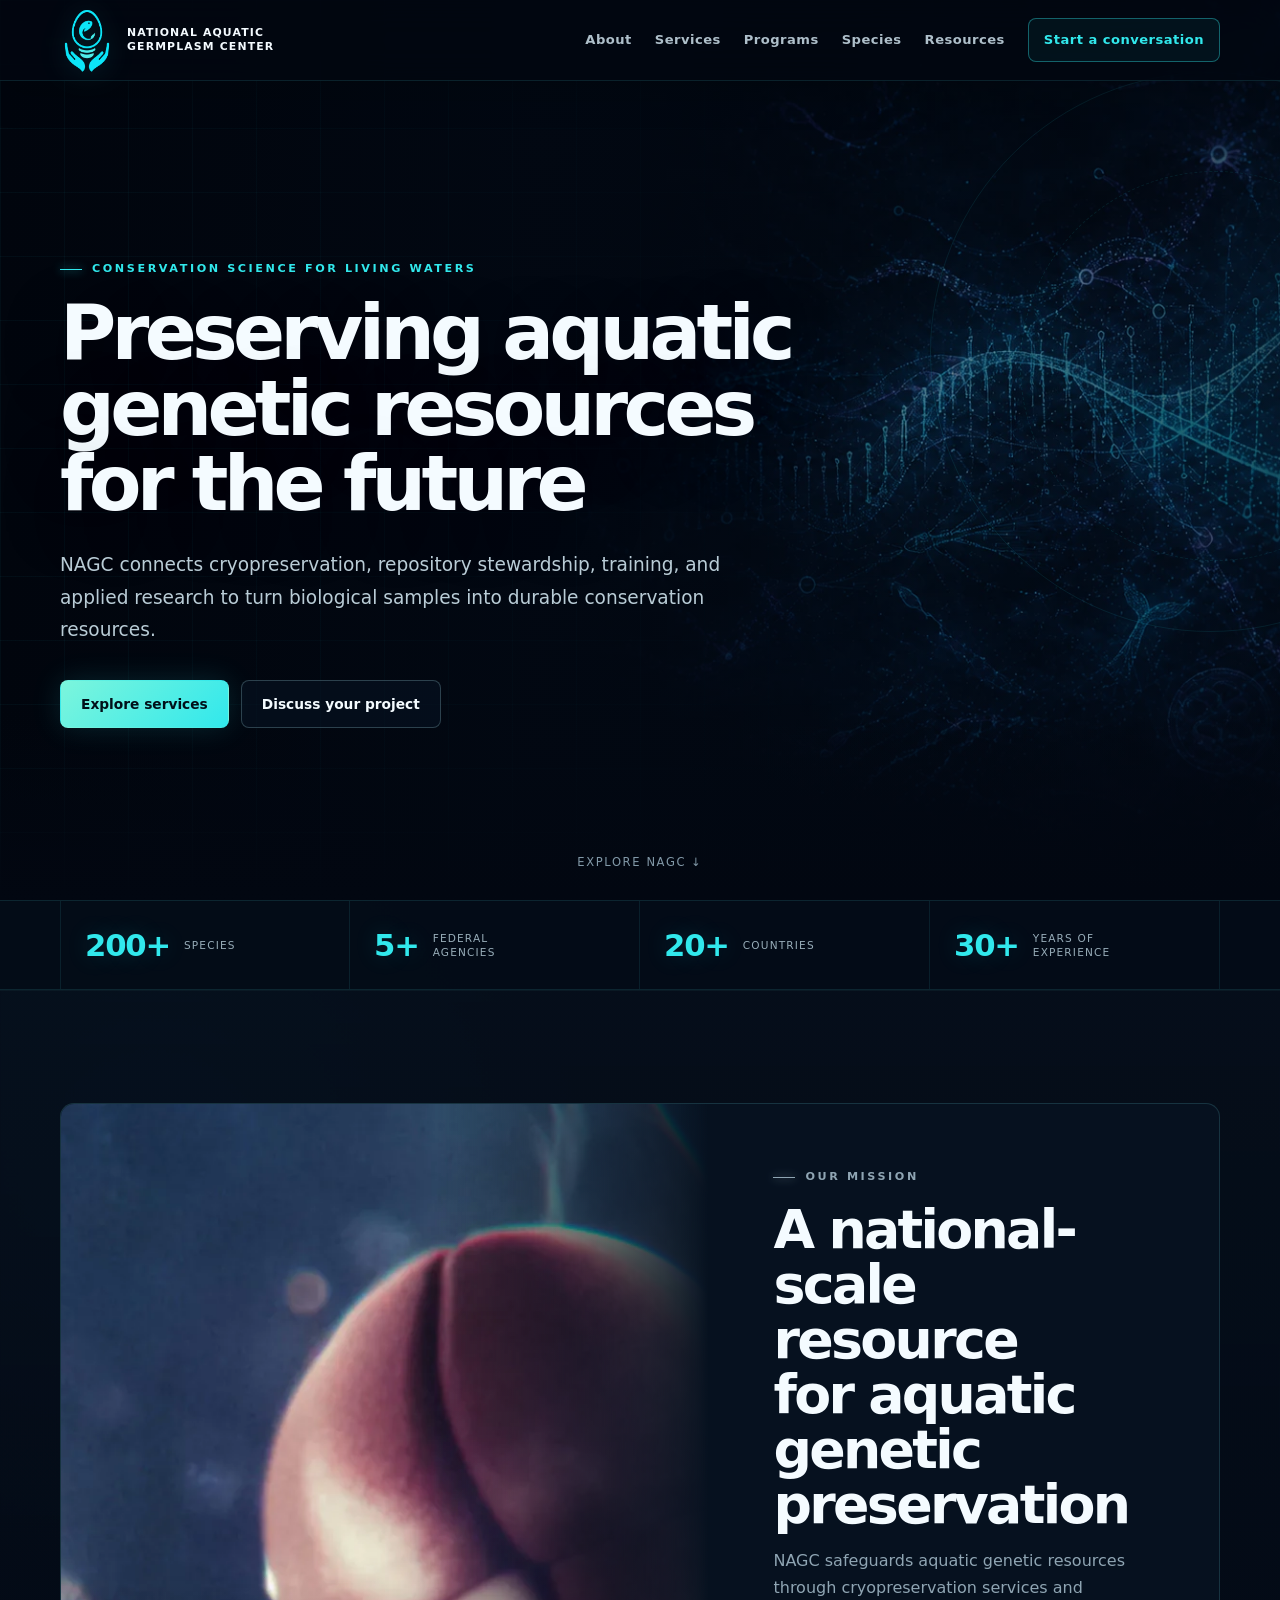
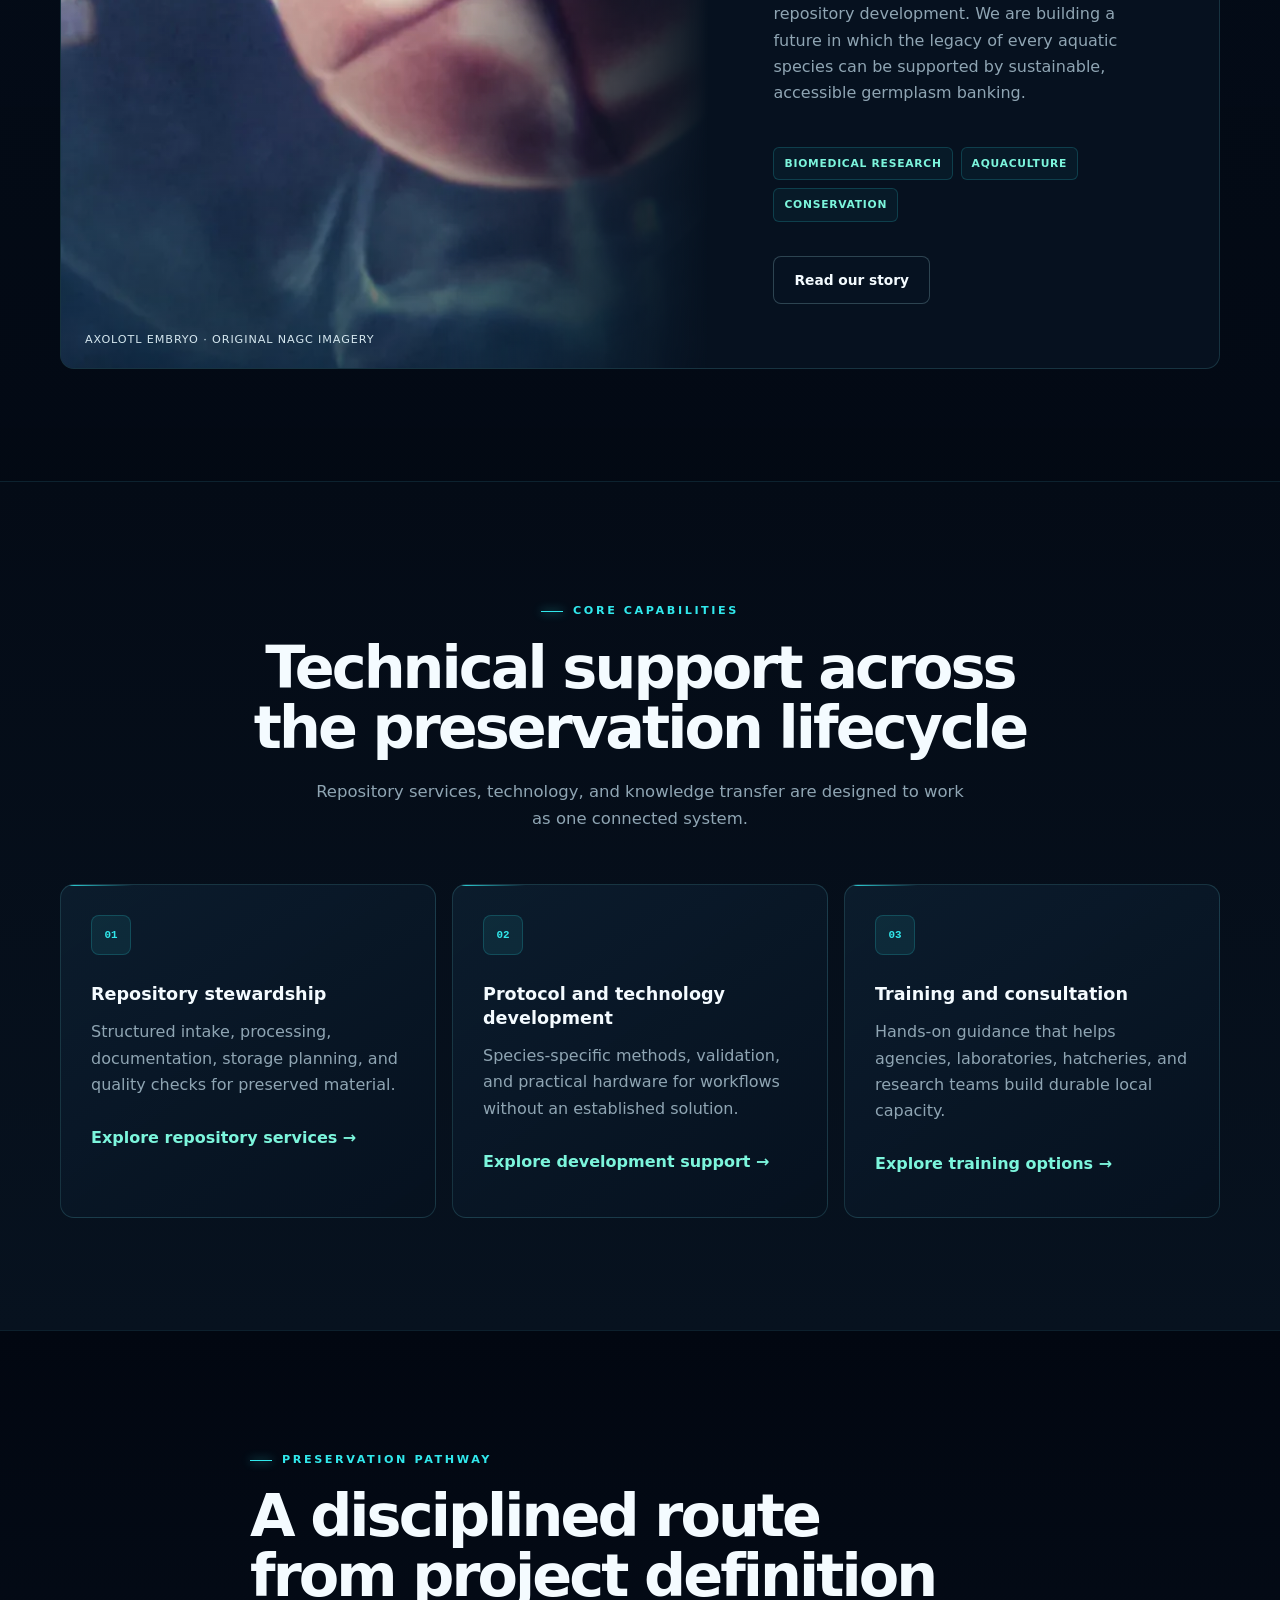
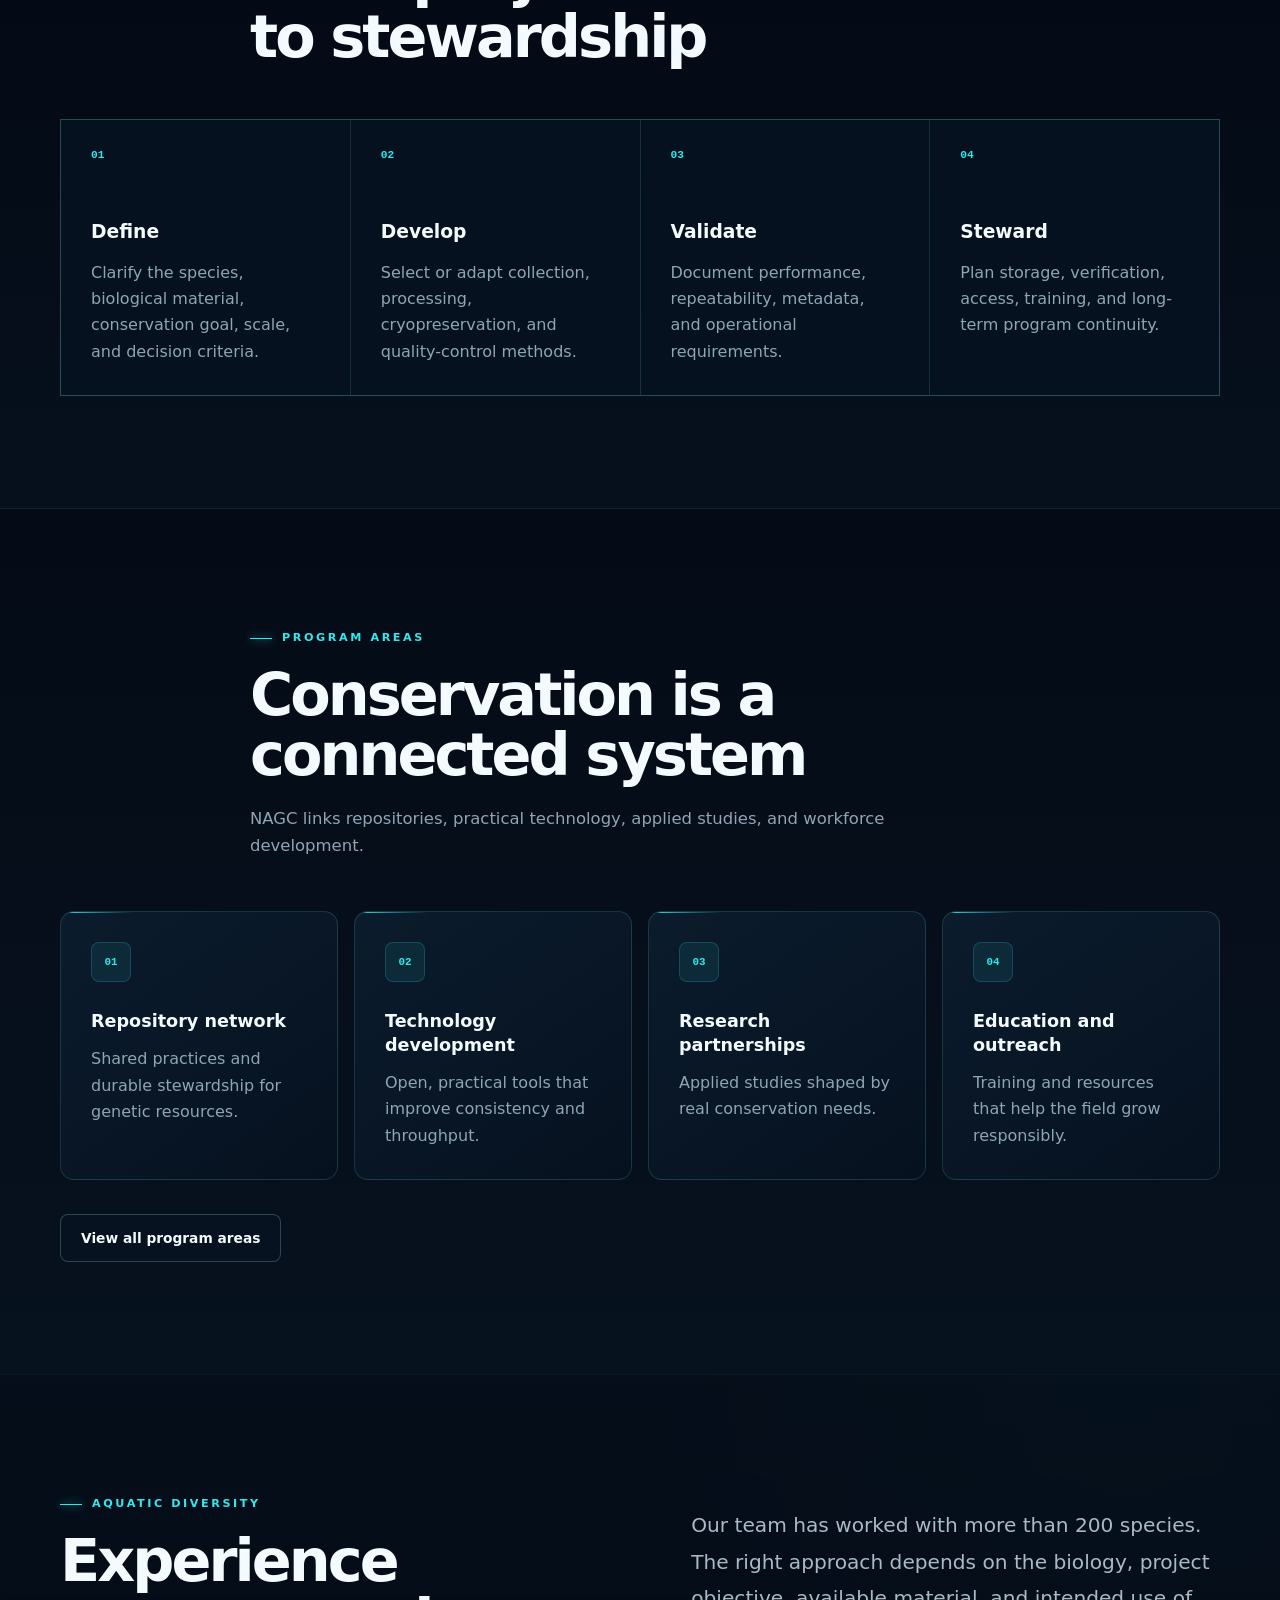
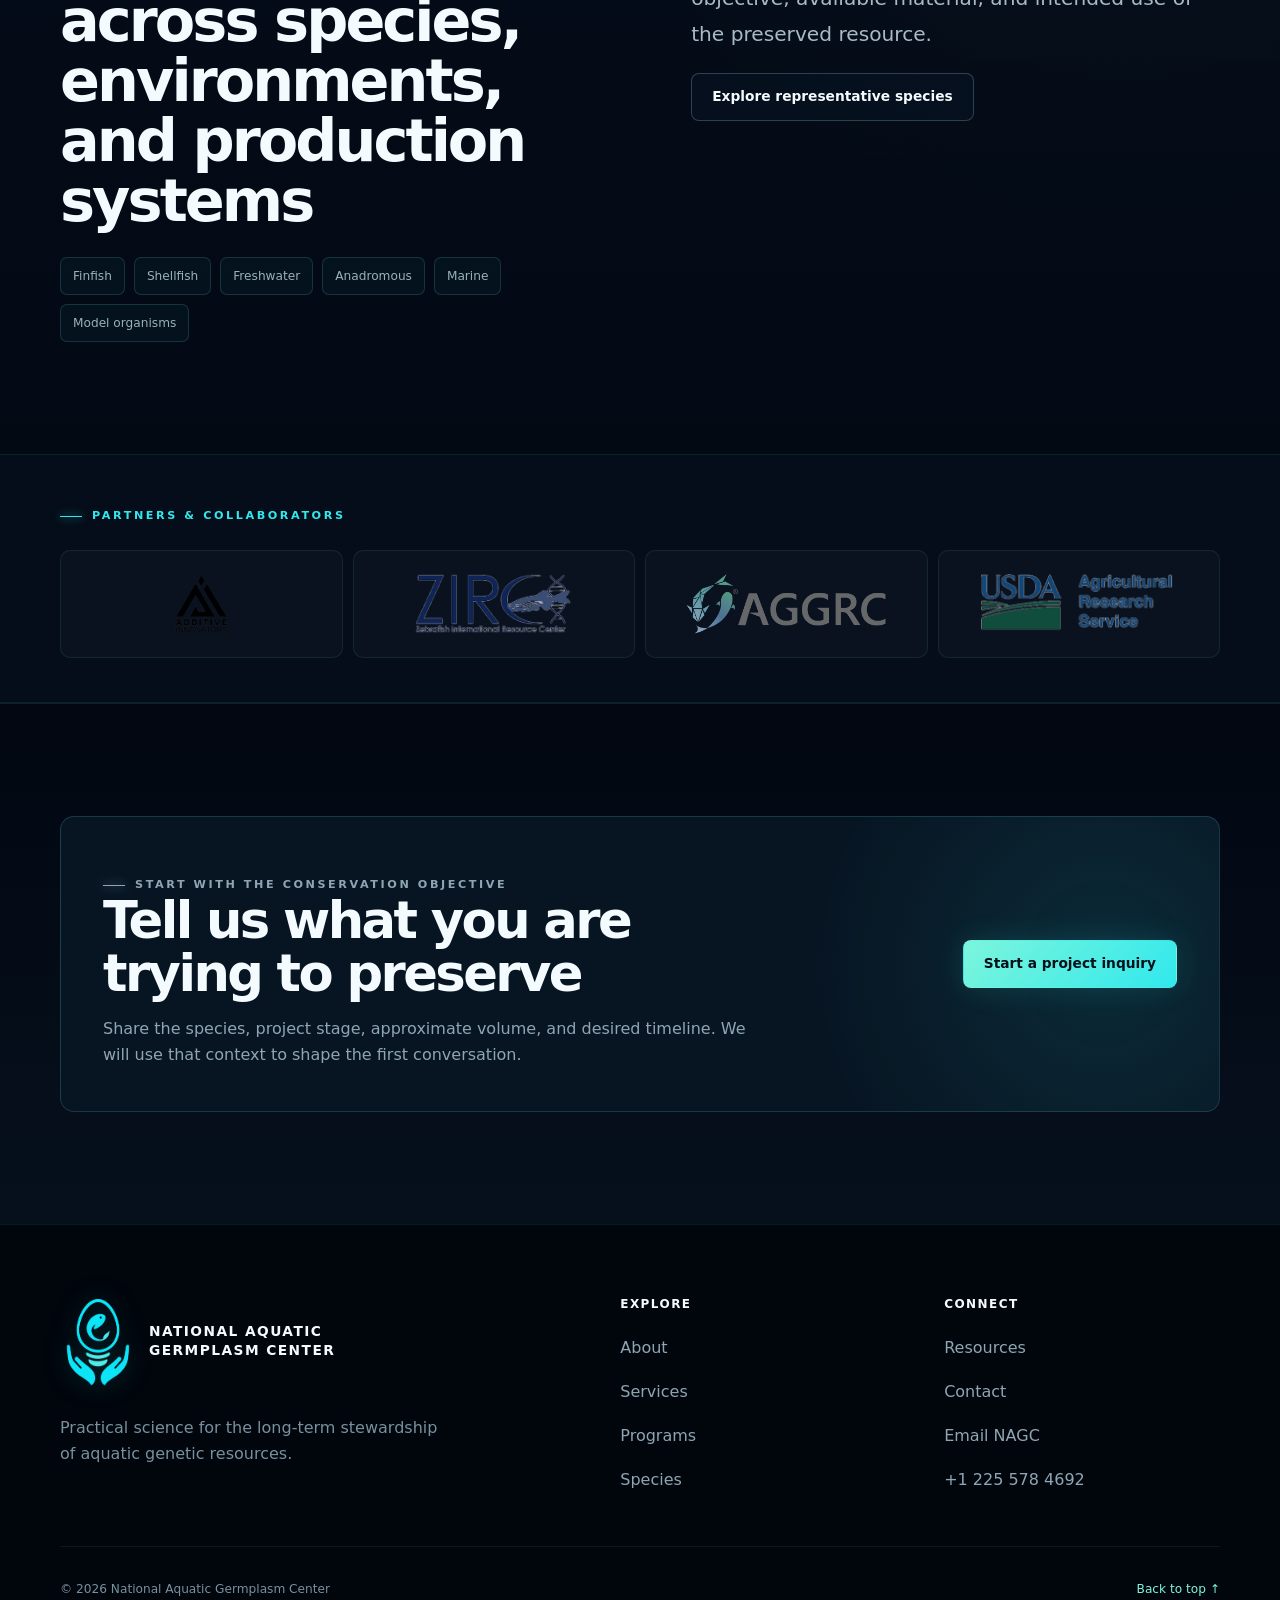
==== commit 63006a32: "Integrate original NAGC media and institutional story" ====
--- a/index.html
+++ b/index.html
@@ -67,14 +67,14 @@
     </div>
 
     <section class="section">
-      <div class="shell split wide-left">
-        <div>
-          <p class="eyebrow">A practical conservation partner</p>
-          <h2>From biological material to a resource that can endure</h2>
-        </div>
-        <div class="lede">
-          <p>Every engagement begins with the species, the conservation objective, and a clear plan for quality. NAGC helps partners move from one-time collections toward repeatable, documented preservation programs.</p>
-          <a class="button secondary" href="/about">How NAGC works</a>
+      <div class="shell media-feature">
+        <figure><img src="/assets/media/axolotl-embryo.webp" width="1600" height="900" loading="lazy" alt="Axolotl embryo viewed under magnification"><figcaption>Axolotl embryo · original NAGC imagery</figcaption></figure>
+        <div class="media-feature-copy">
+          <p class="eyebrow">Our mission</p>
+          <h2>A national-scale resource for aquatic genetic preservation</h2>
+          <p>NAGC safeguards aquatic genetic resources through cryopreservation services and repository development. We are building a future in which the legacy of every aquatic species can be supported by sustainable, accessible germplasm banking.</p>
+          <div class="focus-list" aria-label="NAGC focus areas"><span>Biomedical research</span><span>Aquaculture</span><span>Conservation</span></div>
+          <div class="button-row"><a class="button secondary" href="/about">Read our story</a></div>
         </div>
       </div>
     </section>
@@ -134,6 +134,17 @@
       </div>
     </section>
 
+    <section class="partner-band" aria-labelledby="partners-title">
+      <div class="shell"><p class="eyebrow" id="partners-title">Partners &amp; collaborators</p>
+        <div class="partner-logos">
+          <div class="partner-logo"><img src="/assets/partners/additive-innovators.png" loading="lazy" alt="Additive Innovators"></div>
+          <div class="partner-logo"><img src="/assets/partners/zirc.png" loading="lazy" alt="Zebrafish International Resource Center"></div>
+          <div class="partner-logo"><img src="/assets/partners/aggrc.png" loading="lazy" alt="Aquatic Germplasm and Genetic Resources Center"></div>
+          <div class="partner-logo"><img src="/assets/partners/usda-ars.png" loading="lazy" alt="USDA Agricultural Research Service"></div>
+        </div>
+      </div>
+    </section>
+
     <section class="section deep">
       <div class="shell link-panel">
         <div><p class="eyebrow">Start with the conservation objective</p><h2>Tell us what you are trying to preserve</h2><p>Share the species, project stage, approximate volume, and desired timeline. We will use that context to shape the first conversation.</p></div>
--- a/styles.css
+++ b/styles.css
@@ -37,8 +37,14 @@
 .checklist{display:grid;gap:13px;margin:26px 0 0;padding:0;list-style:none}.checklist li{position:relative;padding-left:29px;color:#aebfca}.checklist li::before{content:"";position:absolute;left:0;top:.65em;width:10px;height:10px;border:1px solid var(--aqua);border-radius:2px;box-shadow:0 0 12px rgba(49,232,236,.2)}.resource-detail{scroll-margin-top:104px}.resource-detail+.resource-detail{margin-top:70px;padding-top:70px;border-top:1px solid var(--line)}.resource-detail h2{font-size:clamp(2rem,4vw,3.5rem)}.resource-detail .intro{max-width:760px;color:var(--muted)}.faq{display:grid;gap:10px}.faq details{border:1px solid var(--line);border-radius:10px;background:rgba(7,19,33,.7)}.faq summary{padding:20px 24px;color:var(--white);font-weight:750;cursor:pointer}.faq details p{margin:0;padding:0 24px 22px;color:var(--muted)}
 .contact-layout{display:grid;grid-template-columns:.75fr 1.25fr;gap:clamp(46px,8vw,100px);align-items:start}.contact-details{display:grid;gap:12px;margin-top:30px}.contact-details a{display:inline-flex;align-items:center;min-height:44px;color:var(--seafoam);font-weight:720;text-decoration:none}.contact-details a:hover{color:var(--white)}.contact-form{padding:32px;border:1px solid var(--line);border-radius:var(--radius);background:linear-gradient(145deg,rgba(13,31,48,.86),rgba(6,17,31,.94))}.form-grid{display:grid;grid-template-columns:repeat(2,1fr);gap:18px}.field{display:grid;gap:7px}.field.full{grid-column:1/-1}.field label{color:#b8c9d2;font-size:.76rem;font-weight:740}.field input,.field select,.field textarea{width:100%;border:1px solid rgba(112,226,232,.18);border-radius:8px;background:#04101e;color:var(--white);padding:12px 13px}.field textarea{min-height:145px;resize:vertical}.field input::placeholder,.field textarea::placeholder{color:#607987}.form-note{margin:18px 0;color:#879eab;font-size:.76rem}
 footer{padding:70px 0 26px;border-top:1px solid rgba(74,216,225,.1);background:#01050c;color:#78909f}.footer-grid{display:grid;grid-template-columns:1.3fr .7fr .7fr;gap:48px;align-items:start}.footer-grid .brand-symbol,.footer-grid .brand-logo{width:76px;height:92px}.footer-grid .brand-name,.footer-grid .brand:has(.brand-logo)::after{max-width:240px;font-size:.86rem;line-height:1.35}.footer-grid p{max-width:390px;margin:20px 0 0}.footer-column{display:grid;gap:8px}.footer-column strong{margin-bottom:8px;color:var(--white);font-size:.75rem;text-transform:uppercase;letter-spacing:.12em}.footer-column a{display:inline-flex;align-items:center;min-height:36px;color:#8fa5b3;text-decoration:none}.footer-column a:hover{color:var(--seafoam)}.footer-bottom{display:flex;justify-content:space-between;gap:24px;align-items:center;margin-top:48px;padding-top:22px;border-top:1px solid rgba(255,255,255,.065);font-size:.76rem}.footer-bottom a{display:inline-flex;align-items:center;min-height:40px;color:var(--seafoam);text-decoration:none}
+.media-feature{display:grid;grid-template-columns:1.12fr .88fr;overflow:hidden;border:1px solid var(--line);border-radius:var(--radius);background:#06111f}.media-feature figure{position:relative;min-height:520px;margin:0;overflow:hidden}.media-feature figure::after{content:"";position:absolute;inset:0;background:linear-gradient(90deg,transparent 58%,#06111f),linear-gradient(0deg,rgba(2,7,17,.48),transparent 45%)}.media-feature figure img{width:100%;height:100%;object-fit:cover}.media-feature figcaption{position:absolute;z-index:1;left:24px;bottom:19px;color:#d5e7ef;font-size:.7rem;letter-spacing:.08em;text-transform:uppercase}.media-feature-copy{display:flex;flex-direction:column;justify-content:center;padding:clamp(34px,5vw,70px)}.media-feature-copy h2{font-size:clamp(2.2rem,4.2vw,4.2rem)}.media-feature-copy>p{color:var(--muted)}.focus-list{display:flex;flex-wrap:wrap;gap:8px;margin-top:24px}.focus-list span{padding:7px 10px;border:1px solid rgba(49,232,236,.18);border-radius:6px;color:var(--seafoam);background:rgba(49,232,236,.045);font-size:.67rem;font-weight:760;text-transform:uppercase;letter-spacing:.07em}
+.practice-grid{display:grid;grid-template-columns:repeat(4,1fr);gap:14px}.practice-card{position:relative;min-height:320px;overflow:hidden;border:1px solid var(--line);border-radius:12px;background:#06111f}.practice-card img{width:100%;height:100%;object-fit:cover;transition:transform .45s}.practice-card:hover img{transform:scale(1.035)}.practice-card::after{content:"";position:absolute;inset:35% 0 0;background:linear-gradient(transparent,rgba(2,7,17,.96))}.practice-card div{position:absolute;z-index:1;inset:auto 22px 20px}.practice-card span{color:var(--aqua);font:700 .63rem/1 ui-monospace,SFMono-Regular,Consolas,monospace;letter-spacing:.08em}.practice-card h3{margin:9px 0 0;color:var(--white);font-size:1rem}.practice-note{max-width:700px;margin:24px 0 0;color:var(--muted)}
+.story-feature{display:grid;grid-template-columns:.9fr 1.1fr;gap:clamp(38px,7vw,92px);align-items:center}.story-feature figure{position:relative;margin:0;overflow:hidden;border:1px solid var(--line);border-radius:var(--radius);background:#071523}.story-feature img{width:100%;aspect-ratio:8/5;object-fit:cover;filter:saturate(.82) contrast(1.04)}.story-feature figcaption{padding:14px 18px;color:#8299a7;font-size:.7rem;letter-spacing:.07em;text-transform:uppercase}.team-panel{position:relative;min-height:480px;display:flex;align-items:end;overflow:hidden;border:1px solid var(--line);border-radius:var(--radius);background:#06111f}.team-panel img{position:absolute;inset:0;width:100%;height:100%;object-fit:cover}.team-panel::after{content:"";position:absolute;inset:0;background:linear-gradient(90deg,rgba(2,7,17,.96),rgba(2,7,17,.7) 45%,rgba(2,7,17,.22)),linear-gradient(0deg,rgba(2,7,17,.74),transparent 55%)}.team-panel-copy{position:relative;z-index:1;max-width:580px;padding:clamp(32px,6vw,72px)}.team-panel-copy h2{font-size:clamp(2.2rem,4.5vw,4.4rem)}.team-panel-copy p:last-child{color:#b5c9d3}
+.partner-band{padding:44px 0;border-block:1px solid rgba(72,217,226,.1);background:#040d19}.partner-band .eyebrow{margin-bottom:24px}.partner-logos{display:grid;grid-template-columns:repeat(4,1fr);gap:10px}.partner-logo{min-height:108px;display:grid;place-items:center;padding:18px;border:1px solid rgba(112,226,232,.1);border-radius:10px;background:rgba(255,255,255,.025)}.partner-logo img{max-width:100%;max-height:62px;width:auto;filter:saturate(.75);opacity:.9}
 @keyframes orbit-spin{to{transform:rotate(360deg)}}
 @media(max-width:1040px){.site-header nav{gap:16px}.site-header nav a{font-size:.76rem}.card-grid.four,.species-grid{grid-template-columns:repeat(2,1fr)}.pathway{grid-template-columns:repeat(2,1fr)}.program-feature{grid-template-columns:70px 1fr}.program-feature>:last-child{grid-column:2}}
 @media(max-width:900px){.site-header nav{display:none;position:absolute;top:80px;left:0;right:0;padding:24px 20px 32px;background:rgba(2,7,17,.98);border-bottom:1px solid rgba(117,234,214,.2);flex-direction:column;align-items:stretch;gap:2px}.site-header nav.open{display:flex}.site-header nav a{padding:12px;font-size:.9rem}.site-header nav a::after{display:none}.nav-toggle{display:grid}.impact-strip .shell{grid-template-columns:repeat(2,1fr)}.impact-strip span:nth-child(n+3){border-top:1px solid rgba(72,217,226,.1)}.split,.split.wide-left,.link-panel,.contact-layout{grid-template-columns:1fr}.card-grid,.card-grid.two{grid-template-columns:1fr 1fr}.link-panel .button-row{justify-content:flex-start}.service-index{grid-template-columns:1fr}.service-nav{position:static;grid-template-columns:repeat(5,max-content);overflow-x:auto;padding-bottom:8px}.service-nav a{border-left:0;border-bottom:2px solid rgba(49,232,236,.15);white-space:nowrap}.service-group header{grid-template-columns:1fr;align-items:start}.scope-list{grid-template-columns:1fr 1fr}.footer-grid{grid-template-columns:1fr 1fr}.footer-grid>:first-child{grid-column:1/-1}}
 @media(max-width:620px){.shell,.narrow{width:min(100% - 28px,1160px)}.site-header .brand{gap:9px}.site-header .brand-symbol,.site-header .brand-logo{width:44px;height:56px}.site-header .brand-name,.site-header .brand:has(.brand-logo)::after{max-width:145px;font-size:.56rem;letter-spacing:.075em}.footer-grid .brand-symbol,.footer-grid .brand-logo{width:68px;height:82px}.home-hero{height:auto;min-height:720px;padding:148px 0 100px;background-position:63% center}.hero-content{padding-top:0}.home-hero h1,.page-hero h1{font-size:clamp(2.75rem,12vw,4.5rem)}.hero-copy{font-size:1rem}.scroll-cue,.hero-orbit{display:none}.page-hero{min-height:470px;padding:138px 0 72px}.impact-strip span{min-height:70px;padding:10px 13px;gap:9px}.impact-strip strong{font-size:1.45rem}.impact-strip small{font-size:.58rem;letter-spacing:.07em}.section{padding:82px 0}.section-heading{margin-bottom:38px}.section h2{font-size:clamp(2.2rem,10vw,3.5rem)}.card-grid,.card-grid.two,.card-grid.four,.price-grid,.species-grid,.form-grid,.footer-grid{grid-template-columns:1fr}.pathway{grid-template-columns:1fr}.pathway article{min-height:0}.pathway b{margin-bottom:28px}.link-panel{padding:28px}.service-group{padding:24px}.scope-list{grid-template-columns:1fr}.program-feature{grid-template-columns:1fr;padding:26px}.program-feature>:last-child{grid-column:auto}.contact-form{padding:22px}.footer-grid>:first-child{grid-column:auto}.footer-bottom{flex-direction:column;align-items:flex-start}}
+@media(max-width:900px){.media-feature,.story-feature{grid-template-columns:1fr}.media-feature figure{min-height:420px}.media-feature figure::after{background:linear-gradient(0deg,#06111f,transparent 46%)}.practice-grid{grid-template-columns:repeat(2,1fr)}.partner-logos{grid-template-columns:repeat(2,1fr)}}
+@media(max-width:620px){.media-feature figure{min-height:330px}.media-feature-copy{padding:30px 24px}.practice-grid{grid-template-columns:1fr}.practice-card{min-height:290px}.team-panel{min-height:540px}.team-panel::after{background:linear-gradient(0deg,rgba(2,7,17,.96),rgba(2,7,17,.22) 78%)}.partner-logos{grid-template-columns:1fr 1fr}.partner-logo{min-height:92px;padding:13px}.partner-logo img{max-height:48px}}
 @media(prefers-reduced-motion:reduce){html{scroll-behavior:auto}*,*::before,*::after{animation-duration:.01ms!important;animation-iteration-count:1!important;transition-duration:.01ms!important}}
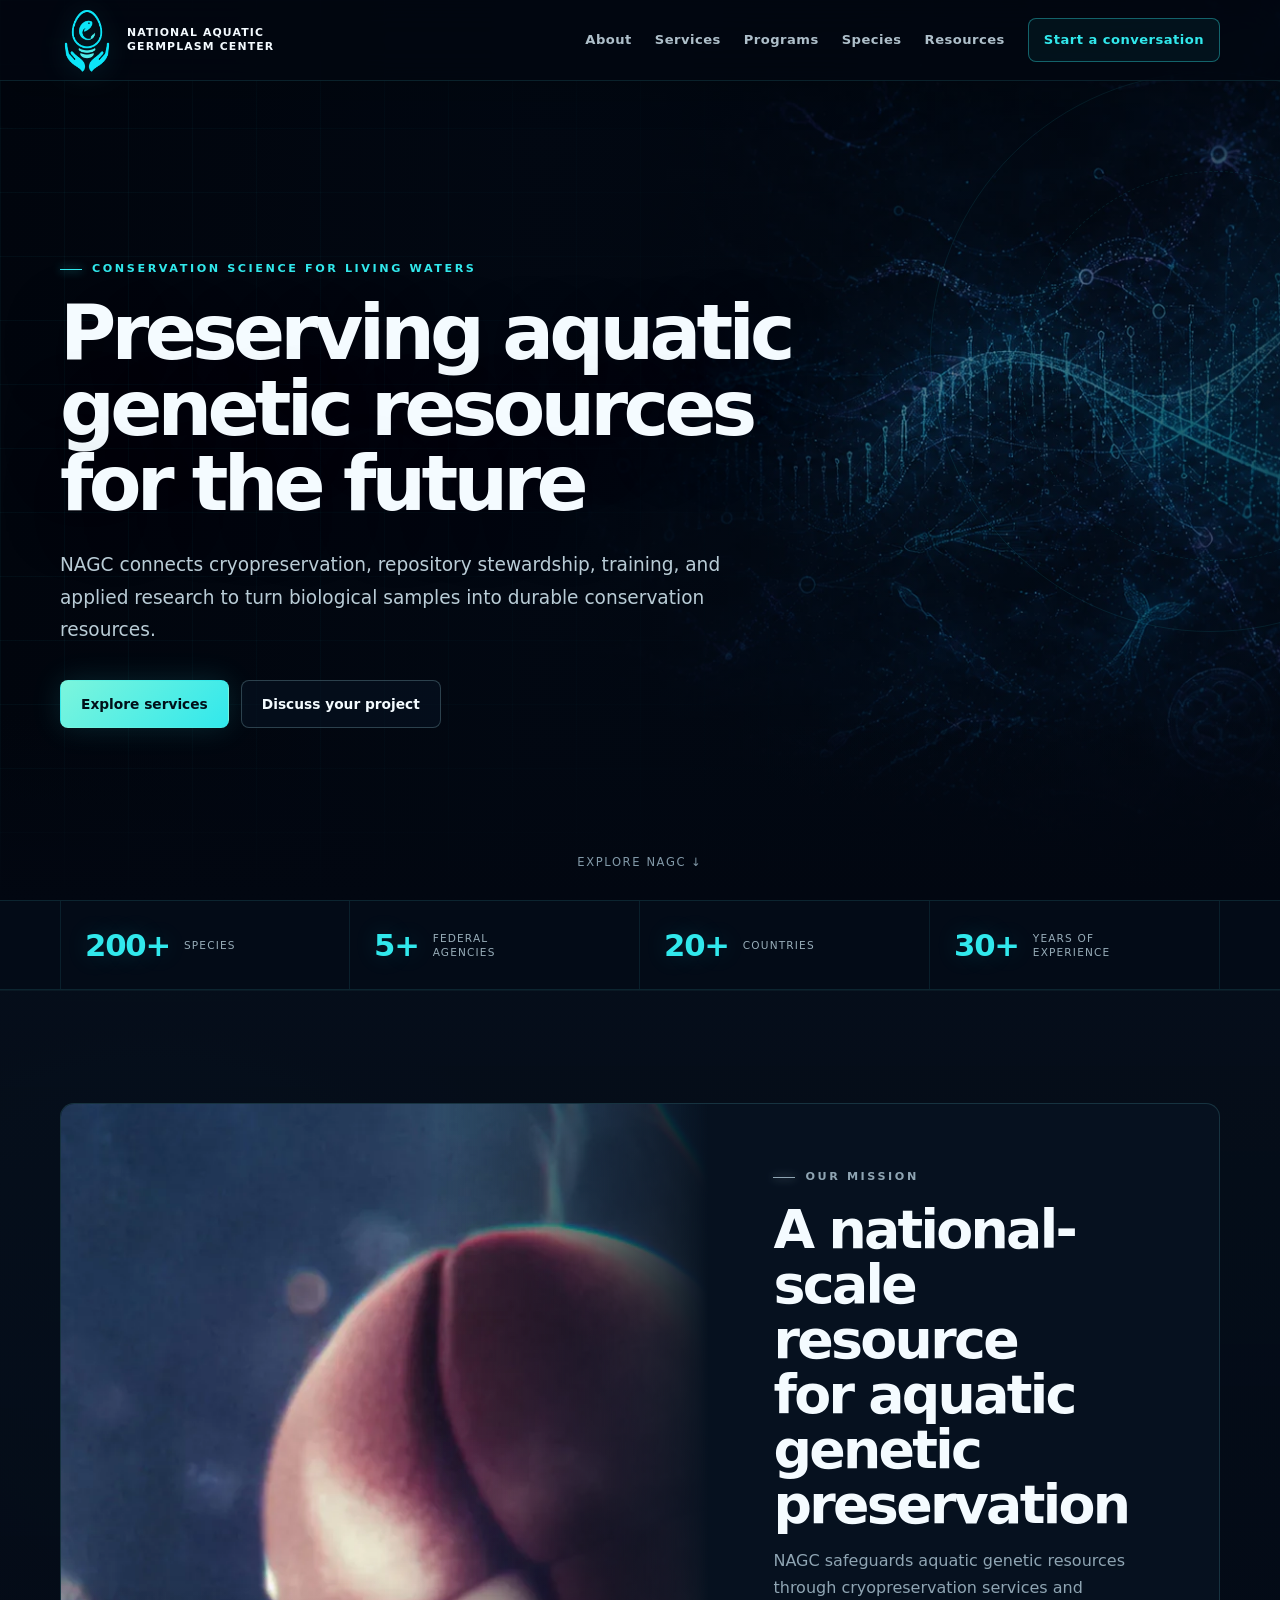
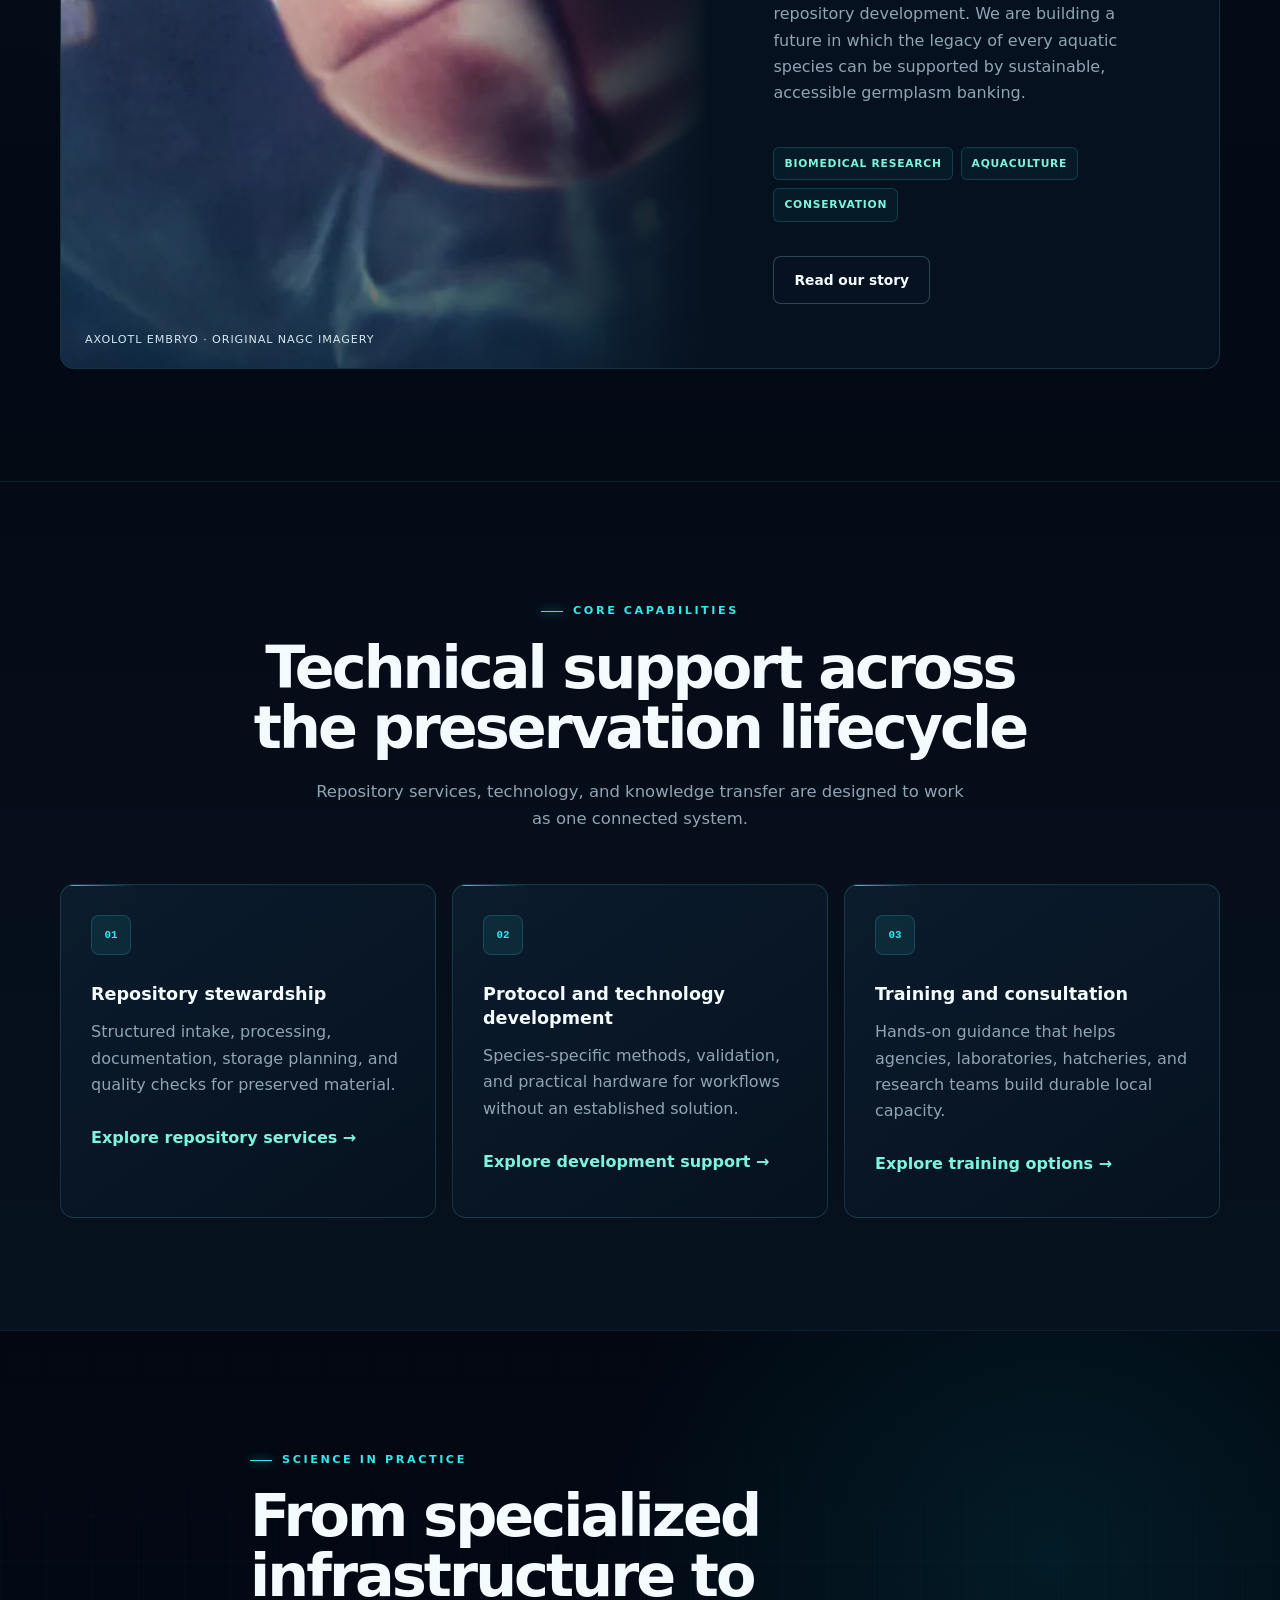
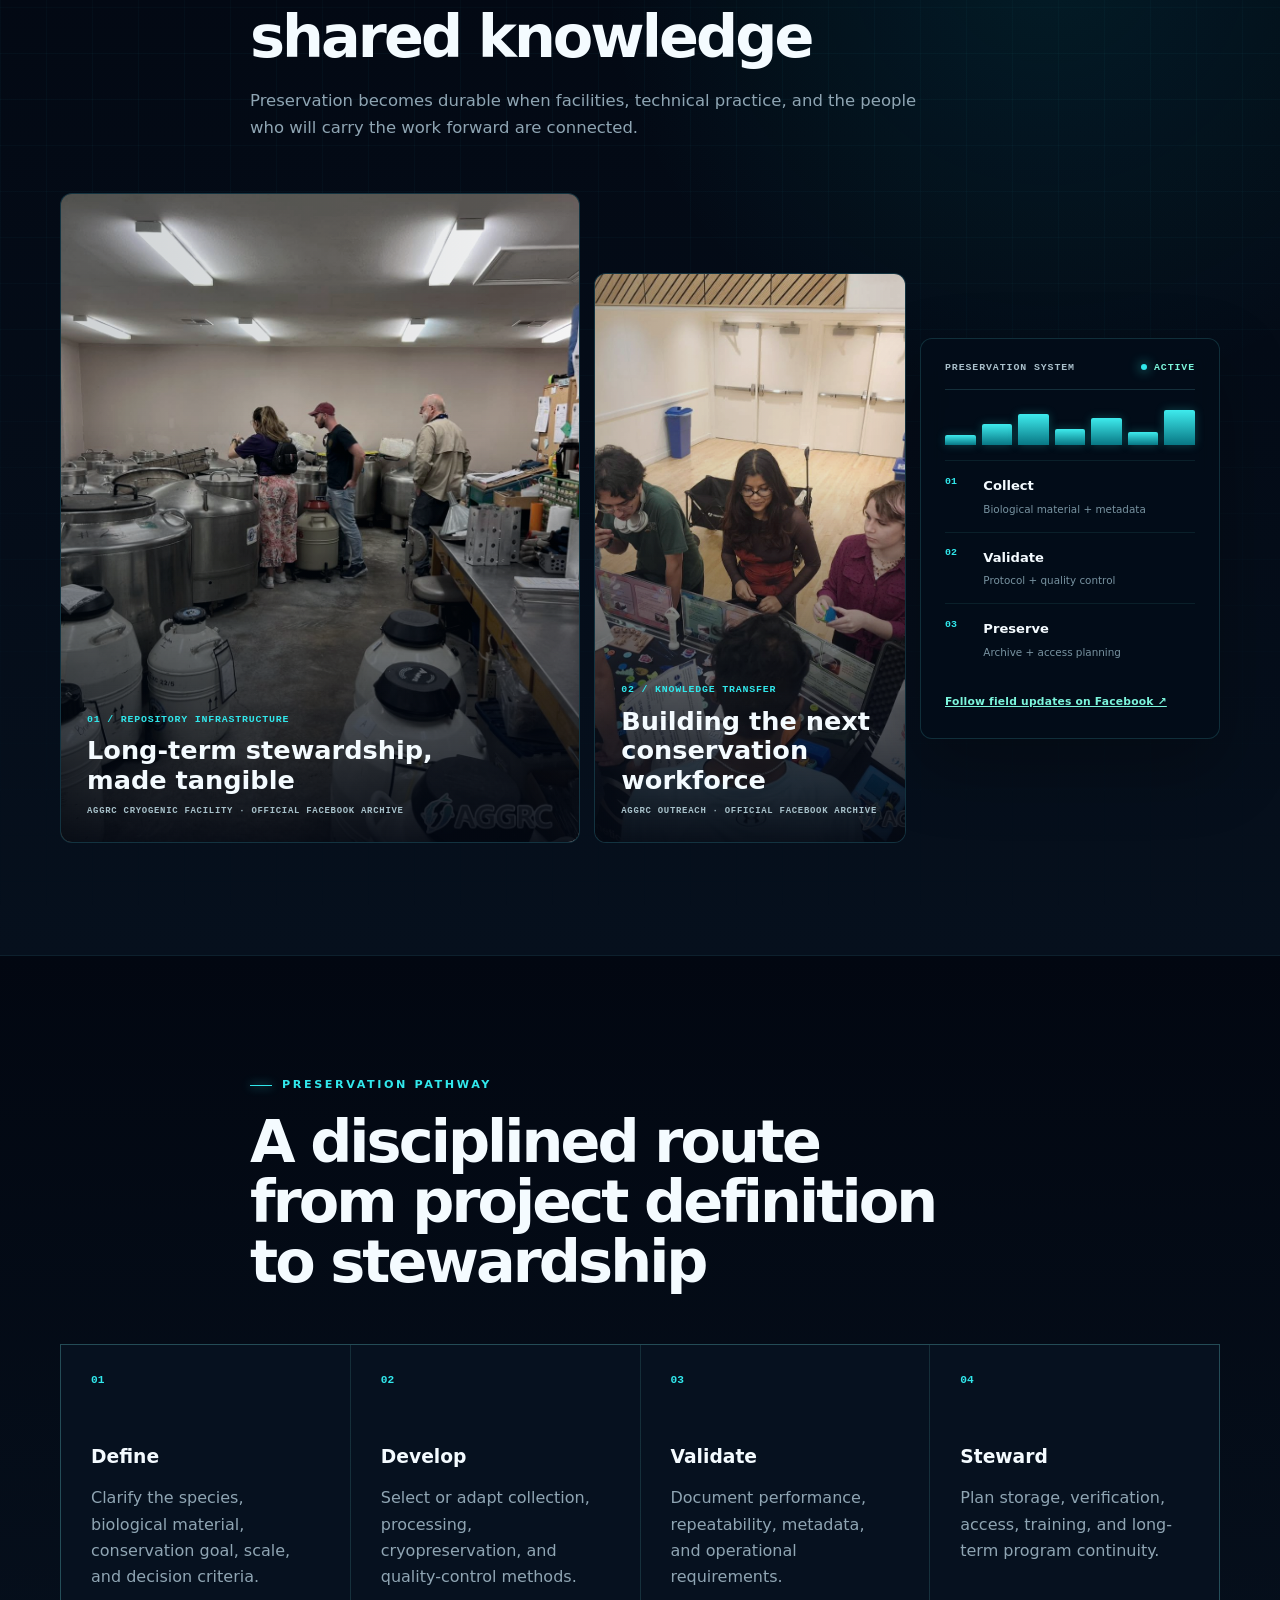
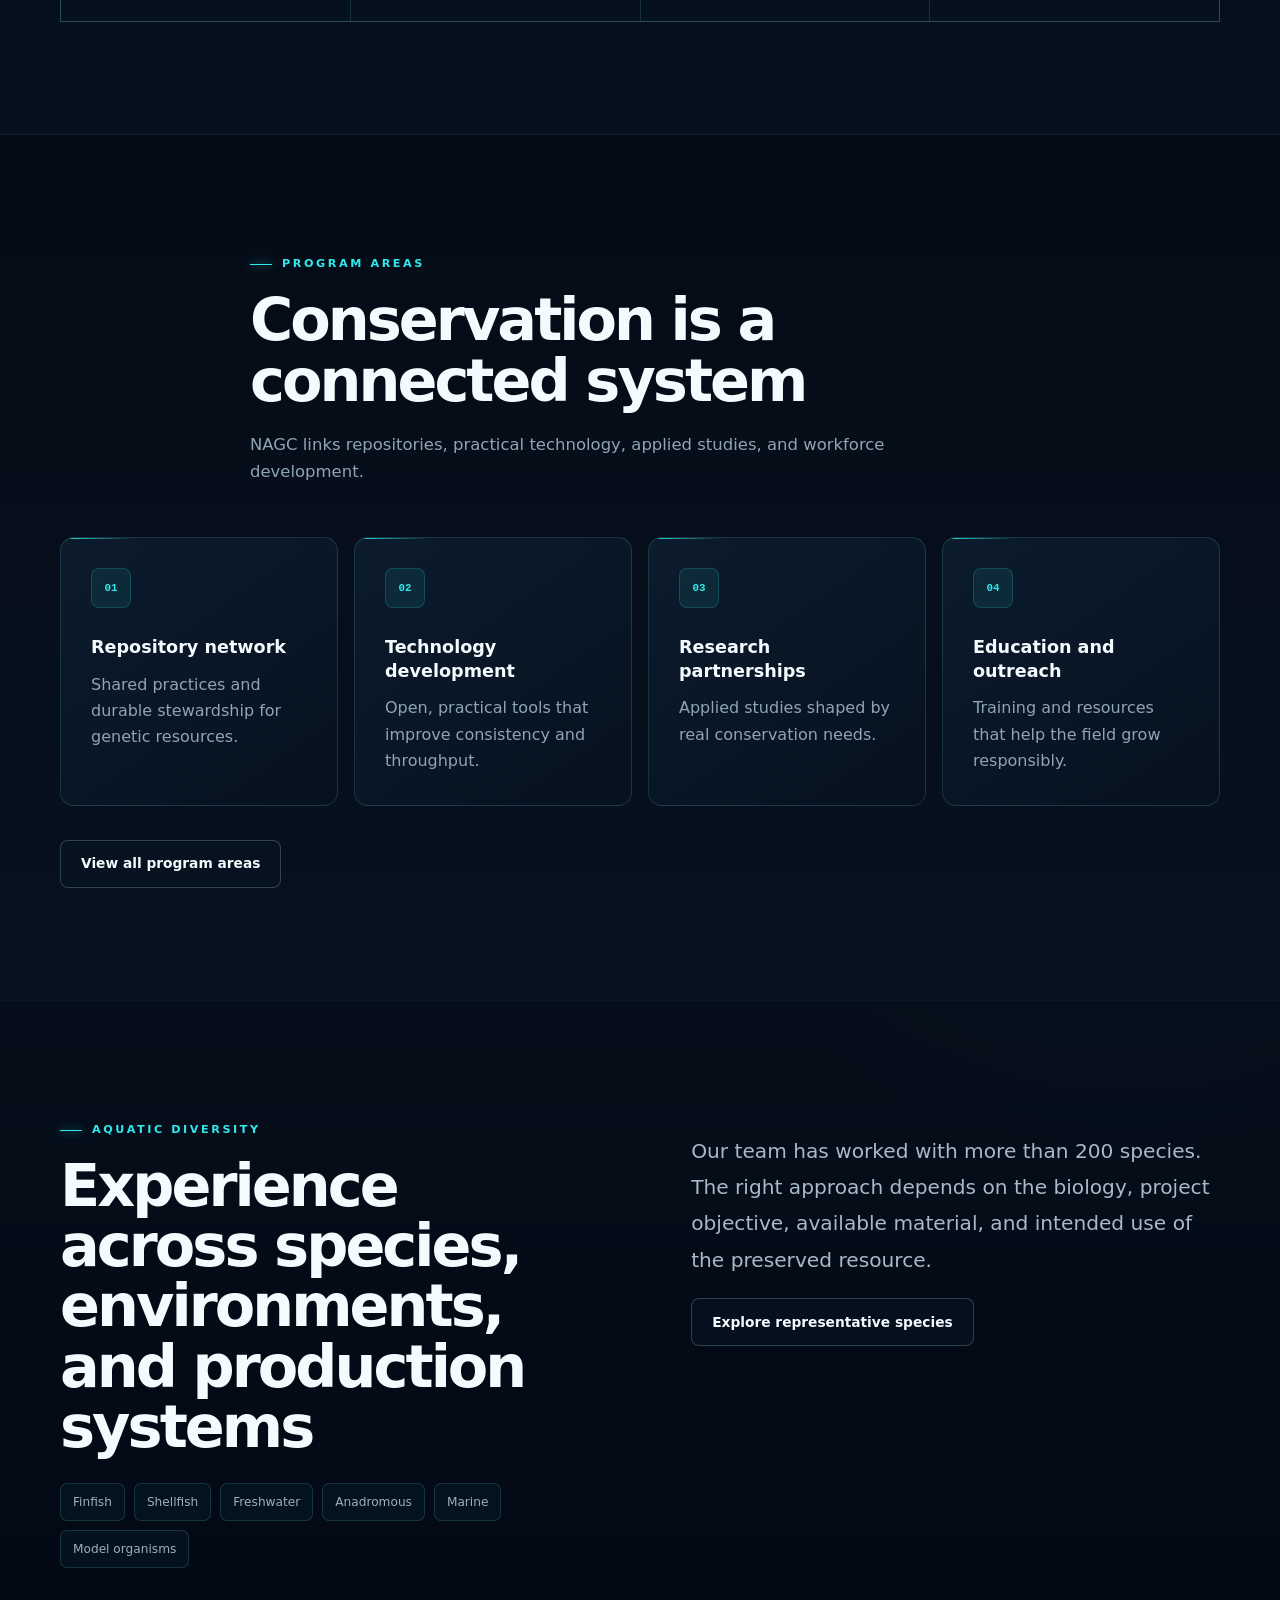
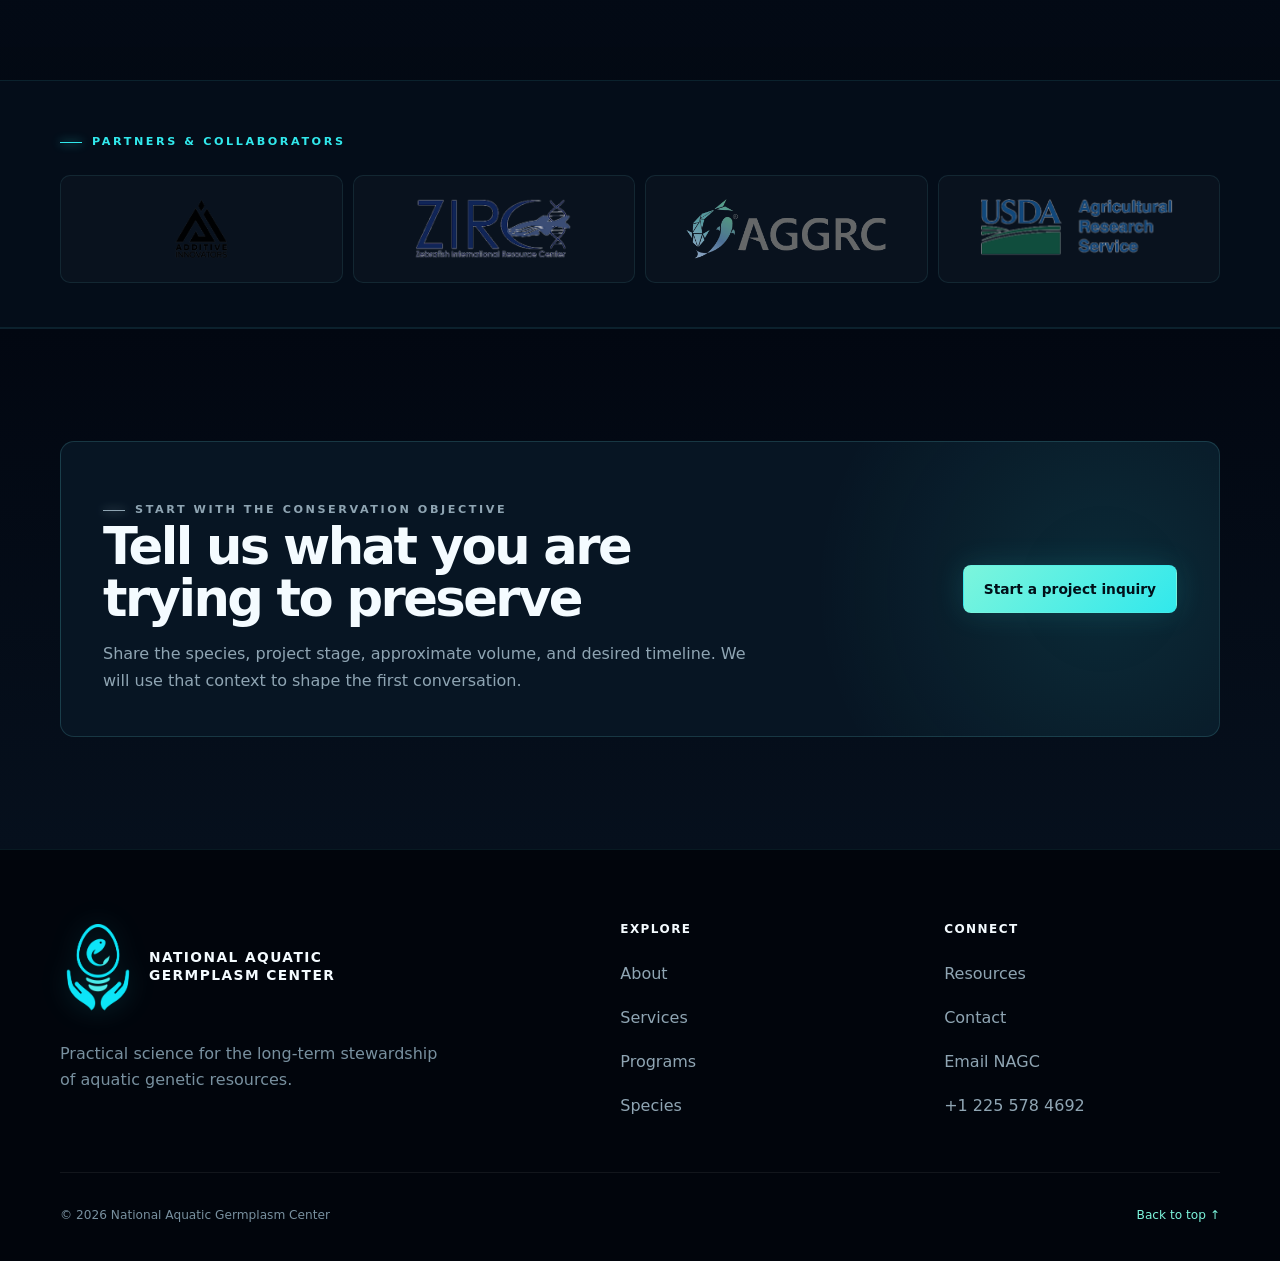
==== commit 2def0e05: "Add field photography to homepage" ====
--- a/index.html
+++ b/index.html
@@ -92,6 +92,34 @@
       </div>
     </section>
 
+    <section class="section field-section" aria-labelledby="field-title">
+      <div class="shell section-heading">
+        <p class="eyebrow">Science in practice</p>
+        <h2 id="field-title">From specialized infrastructure to shared knowledge</h2>
+        <p>Preservation becomes durable when facilities, technical practice, and the people who will carry the work forward are connected.</p>
+      </div>
+      <div class="shell field-grid">
+        <figure class="field-card field-card-primary">
+          <img src="/assets/facebook/cryo-facility-tour.jpg" width="1084" height="1356" loading="lazy" alt="Visitors touring a cryogenic storage facility with liquid nitrogen tanks">
+          <figcaption><span>01 / Repository infrastructure</span><strong>Long-term stewardship, made tangible</strong><small>AGGRC cryogenic facility · official Facebook archive</small></figcaption>
+        </figure>
+        <figure class="field-card field-card-secondary">
+          <img src="/assets/facebook/outreach-info-fair.jpg" width="1080" height="1350" loading="lazy" alt="AGGRC team members demonstrating aquatic genetic-resource tools at a public outreach event">
+          <figcaption><span>02 / Knowledge transfer</span><strong>Building the next conservation workforce</strong><small>AGGRC outreach · official Facebook archive</small></figcaption>
+        </figure>
+        <aside class="field-signal" aria-label="Preservation system stages">
+          <div class="signal-header"><span>Preservation system</span><b>Active</b></div>
+          <div class="signal-trace" aria-hidden="true"><i></i><i></i><i></i><i></i><i></i><i></i><i></i></div>
+          <ol>
+            <li><b>01</b><span><strong>Collect</strong><small>Biological material + metadata</small></span></li>
+            <li><b>02</b><span><strong>Validate</strong><small>Protocol + quality control</small></span></li>
+            <li><b>03</b><span><strong>Preserve</strong><small>Archive + access planning</small></span></li>
+          </ol>
+          <a href="https://www.facebook.com/AGGRC.LSUAC/" target="_blank" rel="noopener noreferrer">Follow field updates on Facebook ↗</a>
+        </aside>
+      </div>
+    </section>
+
     <section class="section deep">
       <div class="shell section-heading">
         <p class="eyebrow">Preservation pathway</p>
--- a/styles.css
+++ b/styles.css
@@ -39,12 +39,13 @@
 footer{padding:70px 0 26px;border-top:1px solid rgba(74,216,225,.1);background:#01050c;color:#78909f}.footer-grid{display:grid;grid-template-columns:1.3fr .7fr .7fr;gap:48px;align-items:start}.footer-grid .brand-symbol,.footer-grid .brand-logo{width:76px;height:92px}.footer-grid .brand-name,.footer-grid .brand:has(.brand-logo)::after{max-width:240px;font-size:.86rem;line-height:1.35}.footer-grid p{max-width:390px;margin:20px 0 0}.footer-column{display:grid;gap:8px}.footer-column strong{margin-bottom:8px;color:var(--white);font-size:.75rem;text-transform:uppercase;letter-spacing:.12em}.footer-column a{display:inline-flex;align-items:center;min-height:36px;color:#8fa5b3;text-decoration:none}.footer-column a:hover{color:var(--seafoam)}.footer-bottom{display:flex;justify-content:space-between;gap:24px;align-items:center;margin-top:48px;padding-top:22px;border-top:1px solid rgba(255,255,255,.065);font-size:.76rem}.footer-bottom a{display:inline-flex;align-items:center;min-height:40px;color:var(--seafoam);text-decoration:none}
 .media-feature{display:grid;grid-template-columns:1.12fr .88fr;overflow:hidden;border:1px solid var(--line);border-radius:var(--radius);background:#06111f}.media-feature figure{position:relative;min-height:520px;margin:0;overflow:hidden}.media-feature figure::after{content:"";position:absolute;inset:0;background:linear-gradient(90deg,transparent 58%,#06111f),linear-gradient(0deg,rgba(2,7,17,.48),transparent 45%)}.media-feature figure img{width:100%;height:100%;object-fit:cover}.media-feature figcaption{position:absolute;z-index:1;left:24px;bottom:19px;color:#d5e7ef;font-size:.7rem;letter-spacing:.08em;text-transform:uppercase}.media-feature-copy{display:flex;flex-direction:column;justify-content:center;padding:clamp(34px,5vw,70px)}.media-feature-copy h2{font-size:clamp(2.2rem,4.2vw,4.2rem)}.media-feature-copy>p{color:var(--muted)}.focus-list{display:flex;flex-wrap:wrap;gap:8px;margin-top:24px}.focus-list span{padding:7px 10px;border:1px solid rgba(49,232,236,.18);border-radius:6px;color:var(--seafoam);background:rgba(49,232,236,.045);font-size:.67rem;font-weight:760;text-transform:uppercase;letter-spacing:.07em}
 .practice-grid{display:grid;grid-template-columns:repeat(4,1fr);gap:14px}.practice-card{position:relative;min-height:320px;overflow:hidden;border:1px solid var(--line);border-radius:12px;background:#06111f}.practice-card img{width:100%;height:100%;object-fit:cover;transition:transform .45s}.practice-card:hover img{transform:scale(1.035)}.practice-card::after{content:"";position:absolute;inset:35% 0 0;background:linear-gradient(transparent,rgba(2,7,17,.96))}.practice-card div{position:absolute;z-index:1;inset:auto 22px 20px}.practice-card span{color:var(--aqua);font:700 .63rem/1 ui-monospace,SFMono-Regular,Consolas,monospace;letter-spacing:.08em}.practice-card h3{margin:9px 0 0;color:var(--white);font-size:1rem}.practice-note{max-width:700px;margin:24px 0 0;color:var(--muted)}
+.field-section{overflow:hidden;background:radial-gradient(circle at 82% 18%,rgba(0,198,209,.1),transparent 31%),linear-gradient(180deg,#020711,#06101d)}.field-section::before{content:"";position:absolute;inset:0;background-image:linear-gradient(rgba(66,221,227,.035) 1px,transparent 1px),linear-gradient(90deg,rgba(66,221,227,.035) 1px,transparent 1px);background-size:46px 46px;mask-image:linear-gradient(to bottom,transparent,#000 28%,transparent)}.field-grid{display:grid;grid-template-columns:1.25fr .75fr .72fr;gap:14px;align-items:stretch}.field-card{position:relative;min-height:560px;margin:0;overflow:hidden;border:1px solid rgba(91,226,232,.16);border-radius:12px;background:#06111f}.field-card-secondary{min-height:480px;margin-top:80px}.field-card img{width:100%;height:100%;object-fit:cover;filter:saturate(.76) contrast(1.05);transition:filter .45s,transform .6s}.field-card:hover img{filter:saturate(.95) contrast(1.04);transform:scale(1.025)}.field-card::after{content:"";position:absolute;inset:0;background:linear-gradient(180deg,rgba(2,7,17,.04) 35%,rgba(2,7,17,.94) 100%),linear-gradient(90deg,rgba(0,25,35,.16),transparent)}.field-card figcaption{position:absolute;z-index:1;right:26px;bottom:25px;left:26px}.field-card figcaption span,.field-card figcaption small{display:block;color:var(--aqua);font:700 .62rem/1.35 ui-monospace,SFMono-Regular,Consolas,monospace;letter-spacing:.08em;text-transform:uppercase}.field-card figcaption strong{display:block;max-width:420px;margin:10px 0;color:var(--white);font-size:clamp(1.2rem,2vw,1.75rem);line-height:1.15}.field-card figcaption small{color:#a8c1ca;font-size:.56rem}.field-signal{align-self:start;margin-top:145px;padding:24px;border:1px solid rgba(91,226,232,.16);border-radius:12px;background:rgba(3,13,25,.88);box-shadow:0 28px 70px rgba(0,0,0,.26);backdrop-filter:blur(12px)}.signal-header{display:flex;align-items:center;justify-content:space-between;padding-bottom:16px;border-bottom:1px solid var(--line);color:#aac0cb;font:700 .62rem/1 ui-monospace,SFMono-Regular,Consolas,monospace;letter-spacing:.09em;text-transform:uppercase}.signal-header b{color:var(--seafoam)}.signal-header b::before{content:"";display:inline-block;width:6px;height:6px;margin-right:7px;border-radius:50%;background:var(--aqua);box-shadow:0 0 12px var(--aqua)}.signal-trace{height:70px;display:flex;align-items:end;gap:6px;padding:15px 0}.signal-trace i{flex:1;height:24%;border-radius:2px 2px 0 0;background:linear-gradient(#3eebed,#087784);box-shadow:0 0 10px rgba(49,232,236,.25)}.signal-trace i:nth-child(2){height:52%}.signal-trace i:nth-child(3){height:76%}.signal-trace i:nth-child(4){height:39%}.signal-trace i:nth-child(5){height:68%}.signal-trace i:nth-child(6){height:31%}.signal-trace i:nth-child(7){height:88%}.field-signal ol{margin:0;padding:0;list-style:none}.field-signal li{display:grid;grid-template-columns:28px 1fr;gap:10px;padding:14px 0;border-top:1px solid rgba(91,226,232,.09)}.field-signal li>b{color:var(--aqua);font:700 .62rem/1.4 ui-monospace,SFMono-Regular,Consolas,monospace}.field-signal li span>*{display:block}.field-signal li strong{color:var(--white);font-size:.82rem}.field-signal li small{margin-top:4px;color:#7893a1;font-size:.65rem}.field-signal>a{display:inline-block;margin-top:18px;color:var(--seafoam);font-size:.67rem;font-weight:720;letter-spacing:.02em}
 .story-feature{display:grid;grid-template-columns:.9fr 1.1fr;gap:clamp(38px,7vw,92px);align-items:center}.story-feature figure{position:relative;margin:0;overflow:hidden;border:1px solid var(--line);border-radius:var(--radius);background:#071523}.story-feature img{width:100%;aspect-ratio:8/5;object-fit:cover;filter:saturate(.82) contrast(1.04)}.story-feature figcaption{padding:14px 18px;color:#8299a7;font-size:.7rem;letter-spacing:.07em;text-transform:uppercase}.team-panel{position:relative;min-height:480px;display:flex;align-items:end;overflow:hidden;border:1px solid var(--line);border-radius:var(--radius);background:#06111f}.team-panel img{position:absolute;inset:0;width:100%;height:100%;object-fit:cover}.team-panel::after{content:"";position:absolute;inset:0;background:linear-gradient(90deg,rgba(2,7,17,.96),rgba(2,7,17,.7) 45%,rgba(2,7,17,.22)),linear-gradient(0deg,rgba(2,7,17,.74),transparent 55%)}.team-panel-copy{position:relative;z-index:1;max-width:580px;padding:clamp(32px,6vw,72px)}.team-panel-copy h2{font-size:clamp(2.2rem,4.5vw,4.4rem)}.team-panel-copy p:last-child{color:#b5c9d3}
 .partner-band{padding:44px 0;border-block:1px solid rgba(72,217,226,.1);background:#040d19}.partner-band .eyebrow{margin-bottom:24px}.partner-logos{display:grid;grid-template-columns:repeat(4,1fr);gap:10px}.partner-logo{min-height:108px;display:grid;place-items:center;padding:18px;border:1px solid rgba(112,226,232,.1);border-radius:10px;background:rgba(255,255,255,.025)}.partner-logo img{max-width:100%;max-height:62px;width:auto;filter:saturate(.75);opacity:.9}
 @keyframes orbit-spin{to{transform:rotate(360deg)}}
 @media(max-width:1040px){.site-header nav{gap:16px}.site-header nav a{font-size:.76rem}.card-grid.four,.species-grid{grid-template-columns:repeat(2,1fr)}.pathway{grid-template-columns:repeat(2,1fr)}.program-feature{grid-template-columns:70px 1fr}.program-feature>:last-child{grid-column:2}}
 @media(max-width:900px){.site-header nav{display:none;position:absolute;top:80px;left:0;right:0;padding:24px 20px 32px;background:rgba(2,7,17,.98);border-bottom:1px solid rgba(117,234,214,.2);flex-direction:column;align-items:stretch;gap:2px}.site-header nav.open{display:flex}.site-header nav a{padding:12px;font-size:.9rem}.site-header nav a::after{display:none}.nav-toggle{display:grid}.impact-strip .shell{grid-template-columns:repeat(2,1fr)}.impact-strip span:nth-child(n+3){border-top:1px solid rgba(72,217,226,.1)}.split,.split.wide-left,.link-panel,.contact-layout{grid-template-columns:1fr}.card-grid,.card-grid.two{grid-template-columns:1fr 1fr}.link-panel .button-row{justify-content:flex-start}.service-index{grid-template-columns:1fr}.service-nav{position:static;grid-template-columns:repeat(5,max-content);overflow-x:auto;padding-bottom:8px}.service-nav a{border-left:0;border-bottom:2px solid rgba(49,232,236,.15);white-space:nowrap}.service-group header{grid-template-columns:1fr;align-items:start}.scope-list{grid-template-columns:1fr 1fr}.footer-grid{grid-template-columns:1fr 1fr}.footer-grid>:first-child{grid-column:1/-1}}
 @media(max-width:620px){.shell,.narrow{width:min(100% - 28px,1160px)}.site-header .brand{gap:9px}.site-header .brand-symbol,.site-header .brand-logo{width:44px;height:56px}.site-header .brand-name,.site-header .brand:has(.brand-logo)::after{max-width:145px;font-size:.56rem;letter-spacing:.075em}.footer-grid .brand-symbol,.footer-grid .brand-logo{width:68px;height:82px}.home-hero{height:auto;min-height:720px;padding:148px 0 100px;background-position:63% center}.hero-content{padding-top:0}.home-hero h1,.page-hero h1{font-size:clamp(2.75rem,12vw,4.5rem)}.hero-copy{font-size:1rem}.scroll-cue,.hero-orbit{display:none}.page-hero{min-height:470px;padding:138px 0 72px}.impact-strip span{min-height:70px;padding:10px 13px;gap:9px}.impact-strip strong{font-size:1.45rem}.impact-strip small{font-size:.58rem;letter-spacing:.07em}.section{padding:82px 0}.section-heading{margin-bottom:38px}.section h2{font-size:clamp(2.2rem,10vw,3.5rem)}.card-grid,.card-grid.two,.card-grid.four,.price-grid,.species-grid,.form-grid,.footer-grid{grid-template-columns:1fr}.pathway{grid-template-columns:1fr}.pathway article{min-height:0}.pathway b{margin-bottom:28px}.link-panel{padding:28px}.service-group{padding:24px}.scope-list{grid-template-columns:1fr}.program-feature{grid-template-columns:1fr;padding:26px}.program-feature>:last-child{grid-column:auto}.contact-form{padding:22px}.footer-grid>:first-child{grid-column:auto}.footer-bottom{flex-direction:column;align-items:flex-start}}
-@media(max-width:900px){.media-feature,.story-feature{grid-template-columns:1fr}.media-feature figure{min-height:420px}.media-feature figure::after{background:linear-gradient(0deg,#06111f,transparent 46%)}.practice-grid{grid-template-columns:repeat(2,1fr)}.partner-logos{grid-template-columns:repeat(2,1fr)}}
-@media(max-width:620px){.media-feature figure{min-height:330px}.media-feature-copy{padding:30px 24px}.practice-grid{grid-template-columns:1fr}.practice-card{min-height:290px}.team-panel{min-height:540px}.team-panel::after{background:linear-gradient(0deg,rgba(2,7,17,.96),rgba(2,7,17,.22) 78%)}.partner-logos{grid-template-columns:1fr 1fr}.partner-logo{min-height:92px;padding:13px}.partner-logo img{max-height:48px}}
+@media(max-width:900px){.media-feature,.story-feature{grid-template-columns:1fr}.media-feature figure{min-height:420px}.media-feature figure::after{background:linear-gradient(0deg,#06111f,transparent 46%)}.practice-grid{grid-template-columns:repeat(2,1fr)}.field-grid{grid-template-columns:1.15fr .85fr}.field-card-secondary{margin-top:56px}.field-signal{grid-column:1/-1;margin-top:0}.partner-logos{grid-template-columns:repeat(2,1fr)}}
+@media(max-width:620px){.media-feature figure{min-height:330px}.media-feature-copy{padding:30px 24px}.practice-grid,.field-grid{grid-template-columns:1fr}.practice-card{min-height:290px}.field-card,.field-card-secondary{min-height:430px;margin-top:0}.field-signal{grid-column:auto}.team-panel{min-height:540px}.team-panel::after{background:linear-gradient(0deg,rgba(2,7,17,.96),rgba(2,7,17,.22) 78%)}.partner-logos{grid-template-columns:1fr 1fr}.partner-logo{min-height:92px;padding:13px}.partner-logo img{max-height:48px}}
 @media(prefers-reduced-motion:reduce){html{scroll-behavior:auto}*,*::before,*::after{animation-duration:.01ms!important;animation-iteration-count:1!important;transition-duration:.01ms!important}}
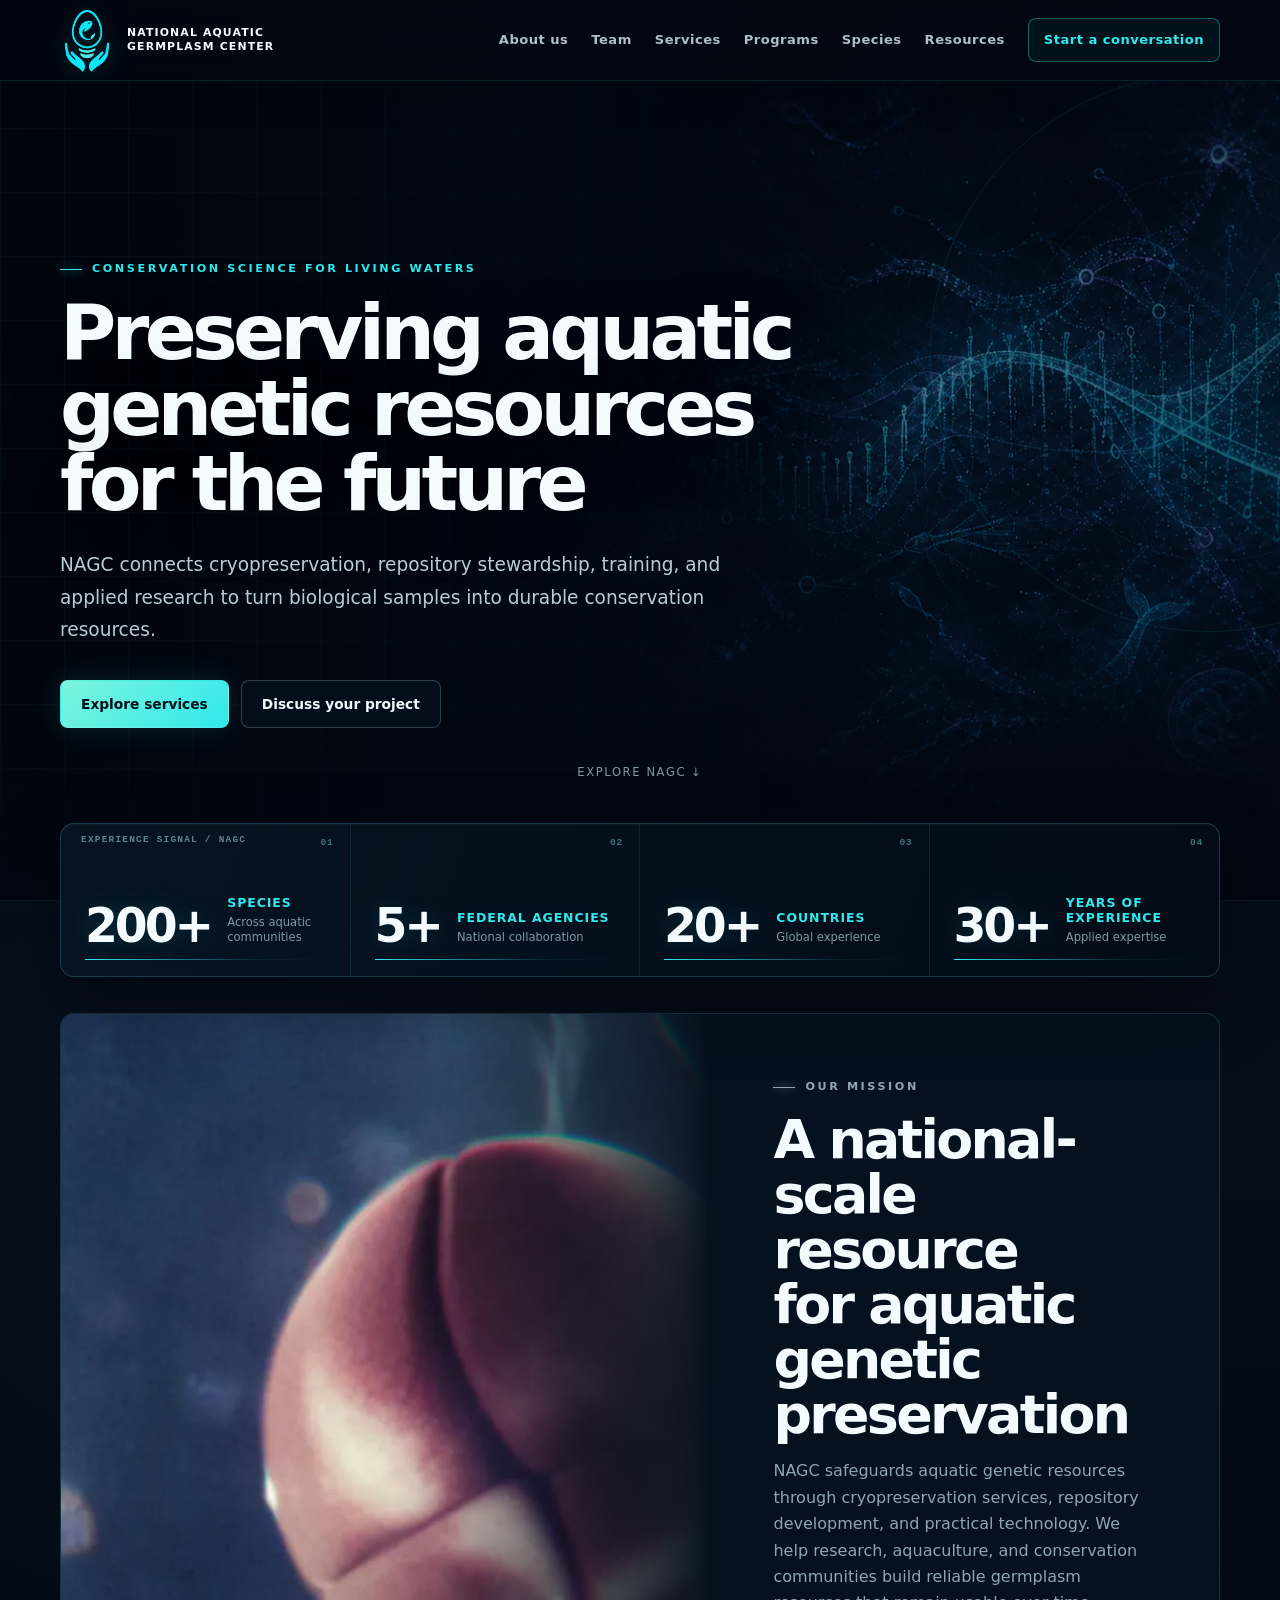
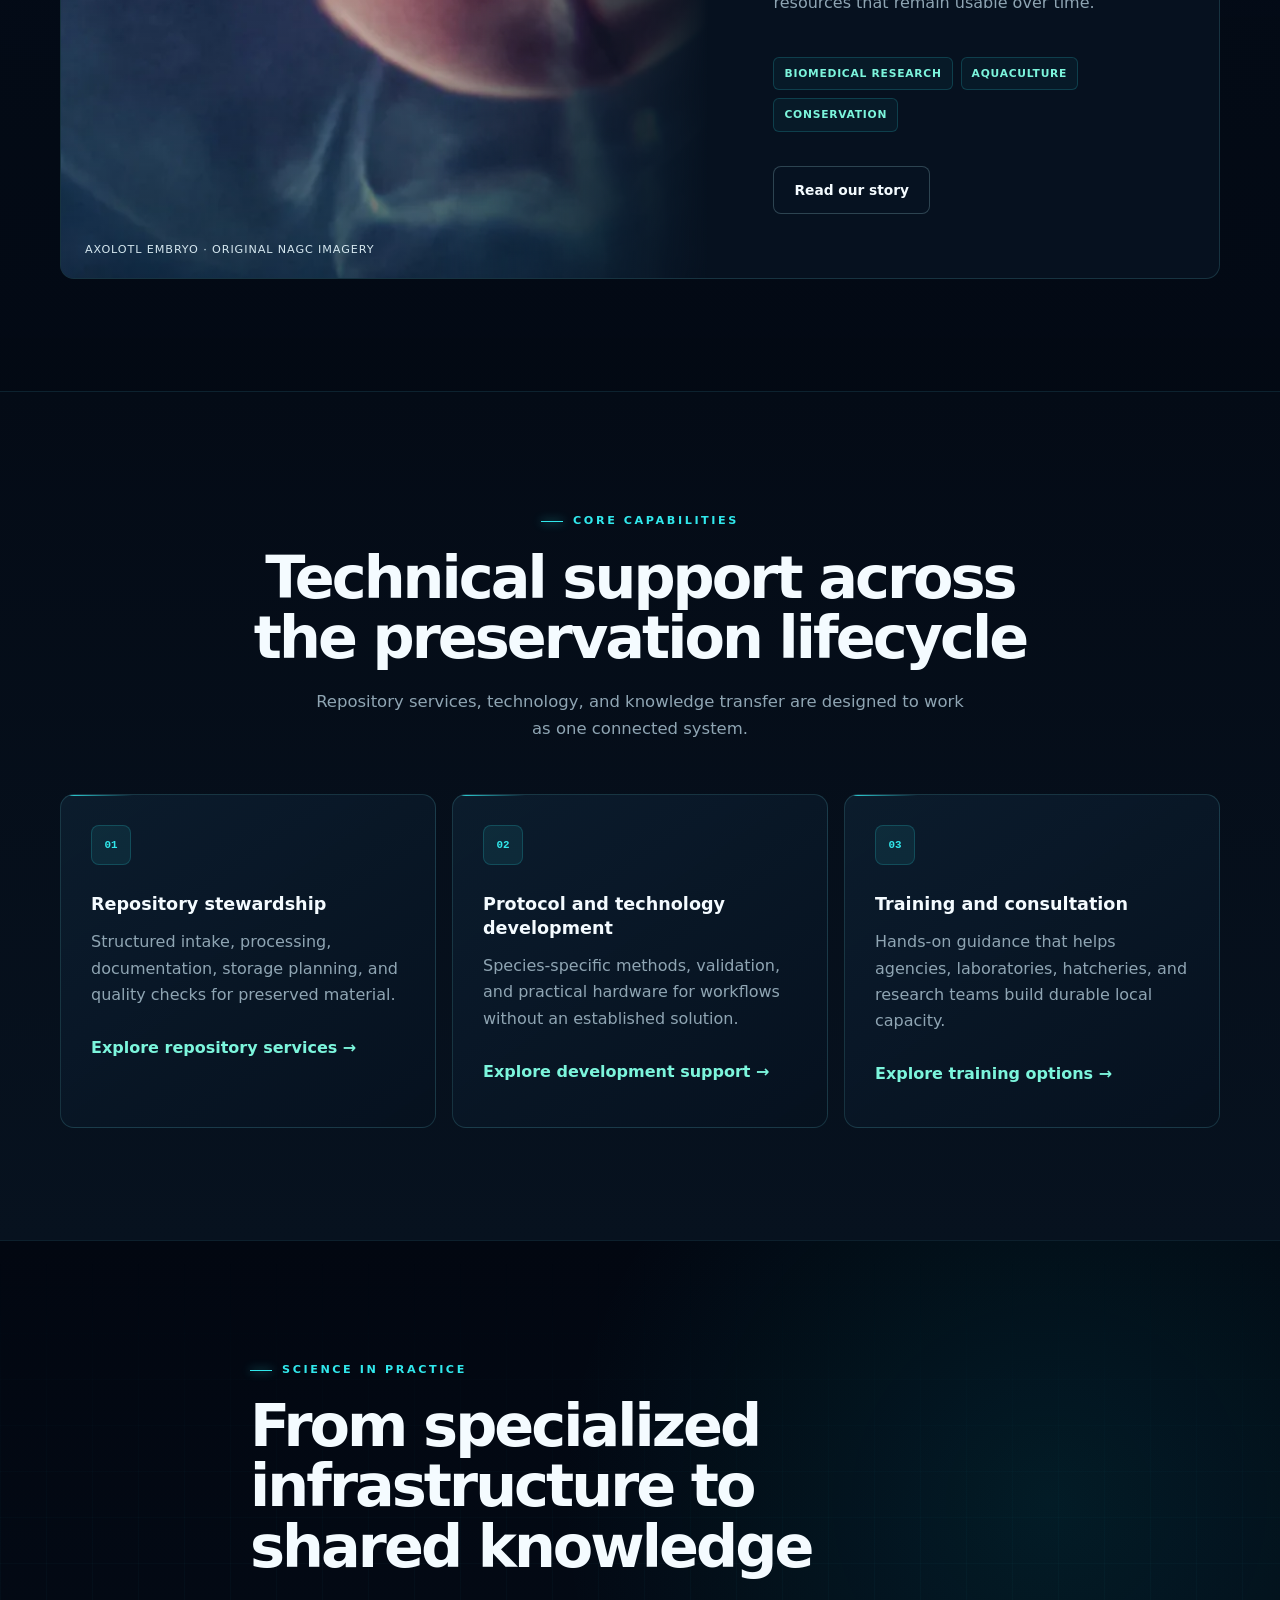
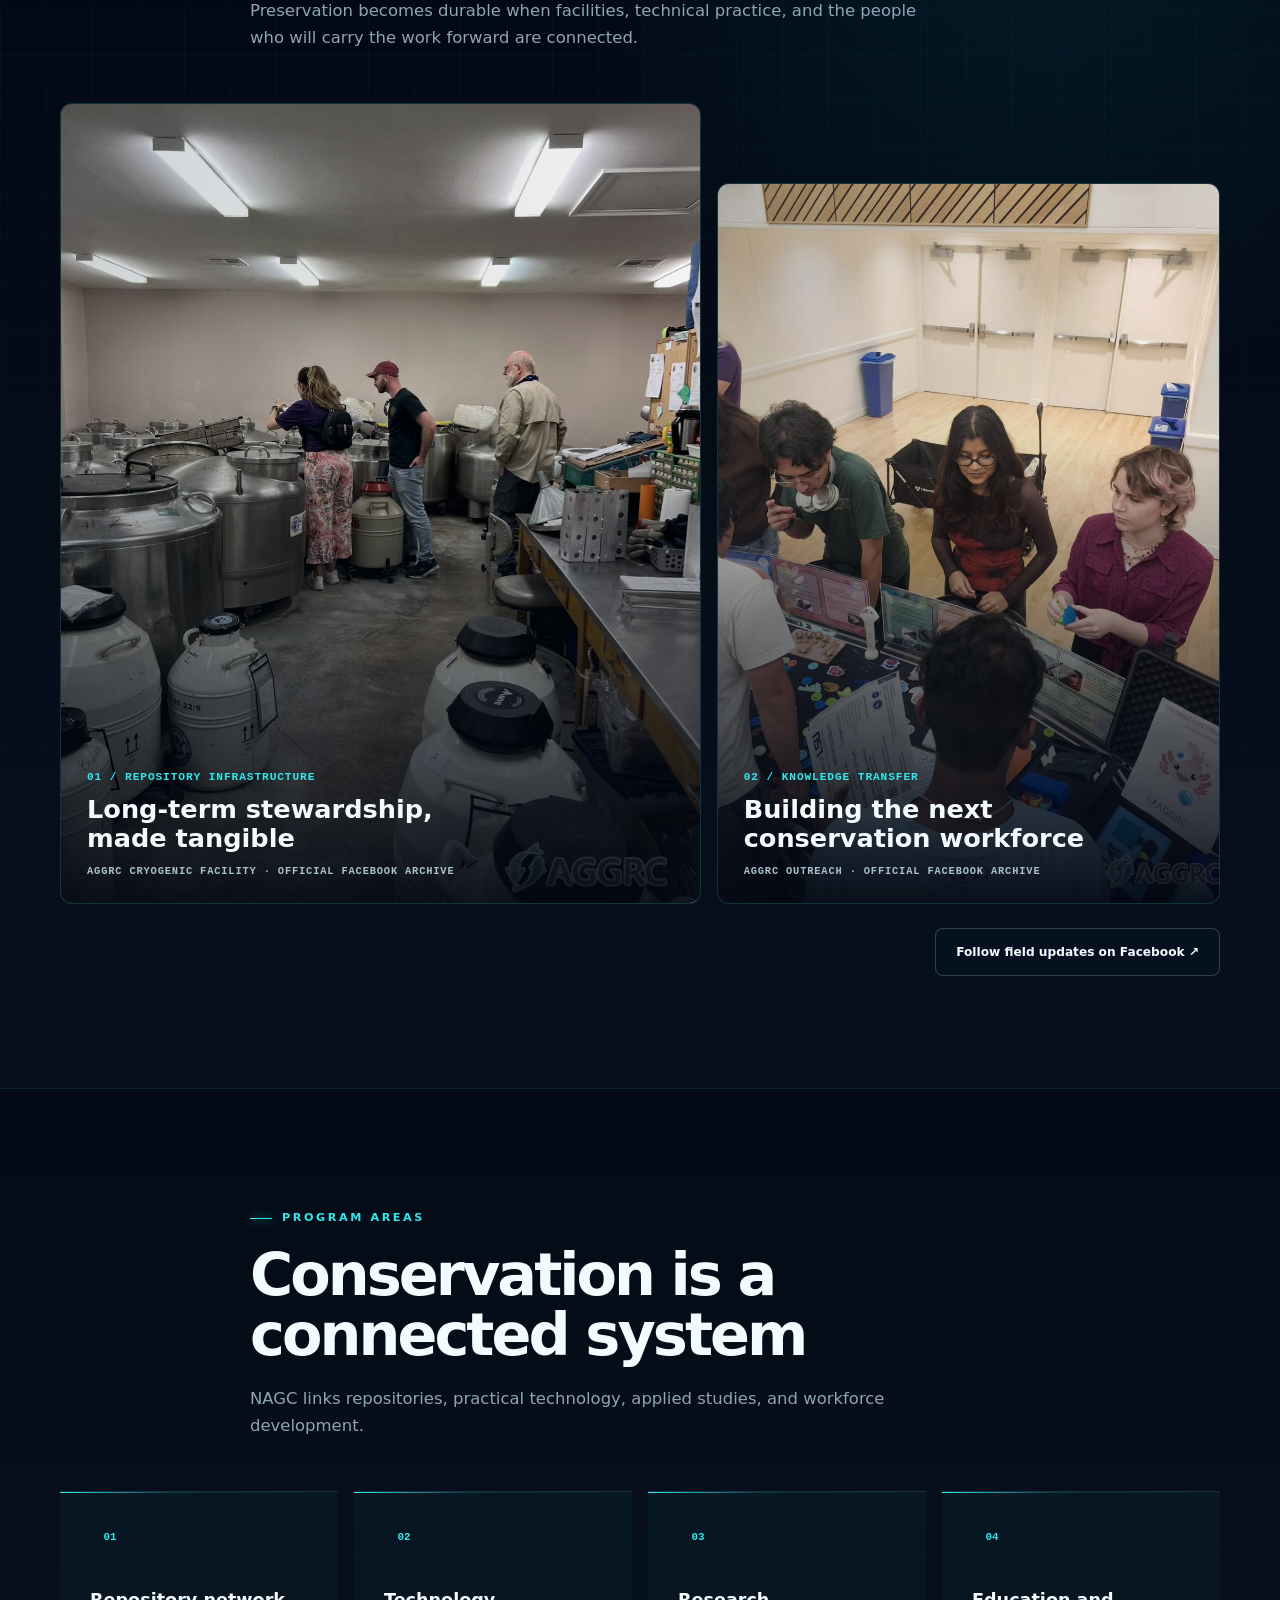
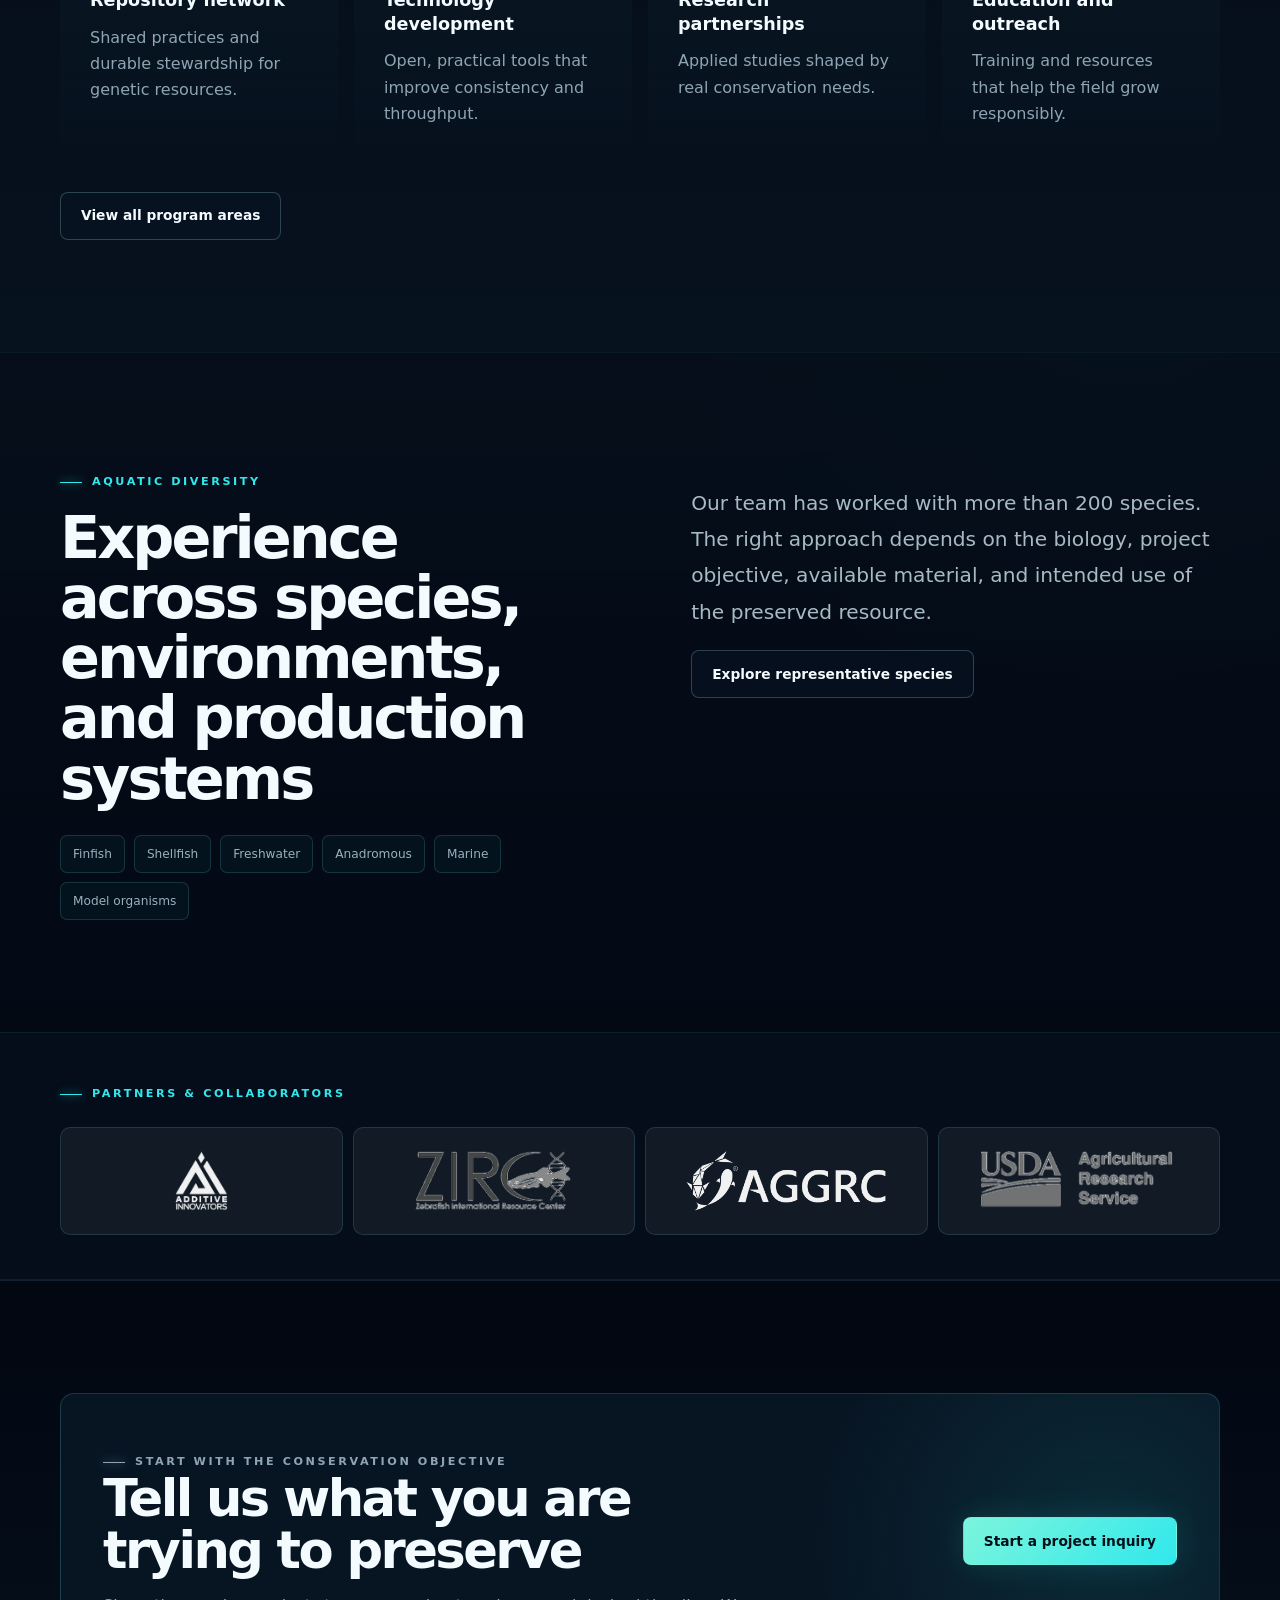
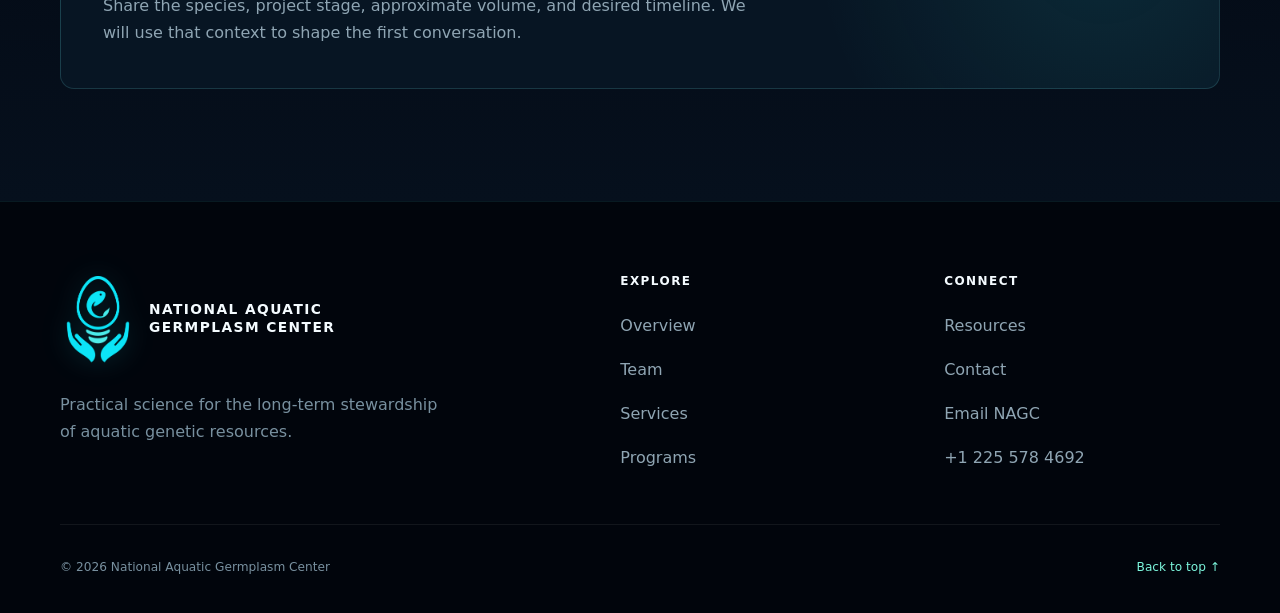
==== commit 68b5f358: "Refine homepage evidence and navigation" ====
--- a/index.html
+++ b/index.html
@@ -38,7 +38,7 @@
         <span class="sr-only">Open navigation</span><span class="nav-lines" aria-hidden="true"><i></i><i></i><i></i></span>
       </button>
       <nav id="site-nav" aria-label="Primary navigation">
-        <a href="/about">About</a><a href="/services">Services</a><a href="/programs">Programs</a>
+        <a href="/about">About us</a><a href="/team">Team</a><a href="/services">Services</a><a href="/programs">Programs</a>
         <a href="/species">Species</a><a href="/resources">Resources</a>
         <a class="nav-cta" href="/contact">Start a conversation</a>
       </nav>
@@ -58,11 +58,11 @@
     </section>
 
     <div class="impact-strip" id="impact" aria-label="NAGC team experience">
-      <div class="shell">
-        <span><strong>200+</strong><small>Species</small></span>
-        <span><strong>5+</strong><small>Federal agencies</small></span>
-        <span><strong>20+</strong><small>Countries</small></span>
-        <span><strong>30+</strong><small>Years of experience</small></span>
+      <div class="shell impact-panel">
+        <div class="impact-item" data-index="01"><strong>200+</strong><span class="impact-copy"><b>Species</b><small>Across aquatic communities</small></span></div>
+        <div class="impact-item" data-index="02"><strong>5+</strong><span class="impact-copy"><b>Federal agencies</b><small>National collaboration</small></span></div>
+        <div class="impact-item" data-index="03"><strong>20+</strong><span class="impact-copy"><b>Countries</b><small>Global experience</small></span></div>
+        <div class="impact-item" data-index="04"><strong>30+</strong><span class="impact-copy"><b>Years of experience</b><small>Applied expertise</small></span></div>
       </div>
     </div>
 
@@ -72,7 +72,7 @@
         <div class="media-feature-copy">
           <p class="eyebrow">Our mission</p>
           <h2>A national-scale resource for aquatic genetic preservation</h2>
-          <p>NAGC safeguards aquatic genetic resources through cryopreservation services and repository development. We are building a future in which the legacy of every aquatic species can be supported by sustainable, accessible germplasm banking.</p>
+          <p>NAGC safeguards aquatic genetic resources through cryopreservation services, repository development, and practical technology. We help research, aquaculture, and conservation communities build reliable germplasm resources that remain usable over time.</p>
           <div class="focus-list" aria-label="NAGC focus areas"><span>Biomedical research</span><span>Aquaculture</span><span>Conservation</span></div>
           <div class="button-row"><a class="button secondary" href="/about">Read our story</a></div>
         </div>
@@ -107,29 +107,9 @@
           <img src="/assets/facebook/outreach-info-fair.jpg" width="1080" height="1350" loading="lazy" alt="AGGRC team members demonstrating aquatic genetic-resource tools at a public outreach event">
           <figcaption><span>02 / Knowledge transfer</span><strong>Building the next conservation workforce</strong><small>AGGRC outreach · official Facebook archive</small></figcaption>
         </figure>
-        <aside class="field-signal" aria-label="Preservation system stages">
-          <div class="signal-header"><span>Preservation system</span><b>Active</b></div>
-          <div class="signal-trace" aria-hidden="true"><i></i><i></i><i></i><i></i><i></i><i></i><i></i></div>
-          <ol>
-            <li><b>01</b><span><strong>Collect</strong><small>Biological material + metadata</small></span></li>
-            <li><b>02</b><span><strong>Validate</strong><small>Protocol + quality control</small></span></li>
-            <li><b>03</b><span><strong>Preserve</strong><small>Archive + access planning</small></span></li>
-          </ol>
-          <a href="https://www.facebook.com/AGGRC.LSUAC/" target="_blank" rel="noopener noreferrer">Follow field updates on Facebook ↗</a>
-        </aside>
       </div>
-    </section>
-
-    <section class="section deep">
-      <div class="shell section-heading">
-        <p class="eyebrow">Preservation pathway</p>
-        <h2>A disciplined route from project definition to stewardship</h2>
-      </div>
-      <div class="shell pathway">
-        <article><b>01</b><h3>Define</h3><p>Clarify the species, biological material, conservation goal, scale, and decision criteria.</p></article>
-        <article><b>02</b><h3>Develop</h3><p>Select or adapt collection, processing, cryopreservation, and quality-control methods.</p></article>
-        <article><b>03</b><h3>Validate</h3><p>Document performance, repeatability, metadata, and operational requirements.</p></article>
-        <article><b>04</b><h3>Steward</h3><p>Plan storage, verification, access, training, and long-term program continuity.</p></article>
+      <div class="shell field-link">
+        <a class="button secondary" href="https://www.facebook.com/AGGRC.LSUAC/" target="_blank" rel="noopener noreferrer">Follow field updates on Facebook ↗</a>
       </div>
     </section>
 
@@ -139,7 +119,7 @@
         <h2>Conservation is a connected system</h2>
         <p>NAGC links repositories, practical technology, applied studies, and workforce development.</p>
       </div>
-      <div class="shell card-grid four">
+      <div class="shell card-grid four program-grid-home">
         <article class="card"><span class="card-number">01</span><h3>Repository network</h3><p>Shared practices and durable stewardship for genetic resources.</p></article>
         <article class="card"><span class="card-number">02</span><h3>Technology development</h3><p>Open, practical tools that improve consistency and throughput.</p></article>
         <article class="card"><span class="card-number">03</span><h3>Research partnerships</h3><p>Applied studies shaped by real conservation needs.</p></article>
@@ -184,7 +164,7 @@
   <footer>
     <div class="shell footer-grid">
       <div><a class="brand" href="/" aria-label="National Aquatic Germplasm Center home"><img class="brand-symbol" src="/assets/nagc-symbol-transparent.png" width="76" height="92" alt=""><span class="brand-name">National Aquatic<br>Germplasm Center</span></a><p>Practical science for the long-term stewardship of aquatic genetic resources.</p></div>
-      <nav class="footer-column" aria-label="Explore"><strong>Explore</strong><a href="/about">About</a><a href="/services">Services</a><a href="/programs">Programs</a><a href="/species">Species</a></nav>
+      <nav class="footer-column" aria-label="Explore"><strong>Explore</strong><a href="/about">Overview</a><a href="/team">Team</a><a href="/services">Services</a><a href="/programs">Programs</a></nav>
       <nav class="footer-column" aria-label="Connect"><strong>Connect</strong><a href="/resources">Resources</a><a href="/contact">Contact</a><a href="mailto:contact@nationalaquatic.org">Email NAGC</a><a href="tel:+12255784692">+1 225 578 4692</a></nav>
     </div>
     <div class="shell footer-bottom"><span>© <span data-year></span> National Aquatic Germplasm Center</span><a href="#page-top">Back to top ↑</a></div>
--- a/styles.css
+++ b/styles.css
@@ -35,17 +35,67 @@
 .program-list{display:grid;gap:18px}.program-feature{display:grid;grid-template-columns:90px 1fr 1fr;gap:30px;padding:34px;border:1px solid var(--line);border-radius:var(--radius);background:linear-gradient(145deg,rgba(13,31,48,.78),rgba(6,17,31,.9))}.program-feature .card-number{margin:0}.program-feature h2{font-size:clamp(1.8rem,3vw,2.7rem)}.program-feature p{margin:0;color:var(--muted)}.program-feature ul{margin:0;padding-left:20px;color:#a9bdc7}.program-feature li+li{margin-top:7px}
 .filter-row{display:flex;flex-wrap:wrap;justify-content:center;gap:8px;margin-bottom:28px}.filter{min-height:44px;padding:0 18px;border:1px solid rgba(124,208,215,.2);border-radius:999px;color:#95aab6;background:rgba(7,19,33,.7);cursor:pointer;font-size:.72rem;font-weight:760;text-transform:uppercase;letter-spacing:.06em}.filter:hover{border-color:rgba(49,232,236,.38);color:var(--white)}.filter.active{background:var(--aqua);border-color:var(--aqua);color:#021018}.species-grid{display:grid;grid-template-columns:repeat(4,1fr);gap:12px}.species-card{display:flex;min-height:166px;padding:22px;flex-direction:column;justify-content:space-between;border:1px solid var(--line);border-radius:12px;background:linear-gradient(145deg,rgba(13,31,48,.86),rgba(6,17,31,.94))}.species-card h3{margin:0 0 3px;color:var(--white);font-size:.98rem}.species-card em{color:#899fac;font-size:.78rem}.species-card span{align-self:flex-start;padding:4px 8px;border:1px solid rgba(49,232,236,.12);border-radius:5px;color:var(--aqua);background:rgba(49,232,236,.075);font-size:.63rem;font-weight:800;text-transform:uppercase;letter-spacing:.06em}.taxa-band{display:flex;flex-wrap:wrap;gap:9px;margin-top:26px}.taxa-band span{padding:8px 12px;border:1px solid var(--line);border-radius:7px;color:#9bb0bc;background:rgba(49,232,236,.035);font-size:.76rem}
 .checklist{display:grid;gap:13px;margin:26px 0 0;padding:0;list-style:none}.checklist li{position:relative;padding-left:29px;color:#aebfca}.checklist li::before{content:"";position:absolute;left:0;top:.65em;width:10px;height:10px;border:1px solid var(--aqua);border-radius:2px;box-shadow:0 0 12px rgba(49,232,236,.2)}.resource-detail{scroll-margin-top:104px}.resource-detail+.resource-detail{margin-top:70px;padding-top:70px;border-top:1px solid var(--line)}.resource-detail h2{font-size:clamp(2rem,4vw,3.5rem)}.resource-detail .intro{max-width:760px;color:var(--muted)}.faq{display:grid;gap:10px}.faq details{border:1px solid var(--line);border-radius:10px;background:rgba(7,19,33,.7)}.faq summary{padding:20px 24px;color:var(--white);font-weight:750;cursor:pointer}.faq details p{margin:0;padding:0 24px 22px;color:var(--muted)}
-.contact-layout{display:grid;grid-template-columns:.75fr 1.25fr;gap:clamp(46px,8vw,100px);align-items:start}.contact-details{display:grid;gap:12px;margin-top:30px}.contact-details a{display:inline-flex;align-items:center;min-height:44px;color:var(--seafoam);font-weight:720;text-decoration:none}.contact-details a:hover{color:var(--white)}.contact-form{padding:32px;border:1px solid var(--line);border-radius:var(--radius);background:linear-gradient(145deg,rgba(13,31,48,.86),rgba(6,17,31,.94))}.form-grid{display:grid;grid-template-columns:repeat(2,1fr);gap:18px}.field{display:grid;gap:7px}.field.full{grid-column:1/-1}.field label{color:#b8c9d2;font-size:.76rem;font-weight:740}.field input,.field select,.field textarea{width:100%;border:1px solid rgba(112,226,232,.18);border-radius:8px;background:#04101e;color:var(--white);padding:12px 13px}.field textarea{min-height:145px;resize:vertical}.field input::placeholder,.field textarea::placeholder{color:#607987}.form-note{margin:18px 0;color:#879eab;font-size:.76rem}
+.about-tabs{position:sticky;top:80px;z-index:20;border-bottom:1px solid rgba(112,226,232,.14);background:rgba(3,10,20,.92);-webkit-backdrop-filter:blur(16px);backdrop-filter:blur(16px)}.about-tabs .shell{display:grid;grid-template-columns:repeat(3,1fr)}.about-tabs a{display:flex;align-items:center;gap:11px;min-height:64px;padding:0 20px;border-inline-start:1px solid rgba(112,226,232,.08);color:#8199a7;font-size:.72rem;font-weight:720;letter-spacing:.06em;text-decoration:none;text-transform:uppercase}.about-tabs a:last-child{border-inline-end:1px solid rgba(112,226,232,.08)}.about-tabs a span{color:#3c727c;font:700 .62rem/1 ui-monospace,SFMono-Regular,Consolas,monospace}.about-tabs a:hover,.about-tabs a[aria-current="page"]{color:var(--white);background:rgba(49,232,236,.045)}.about-tabs a[aria-current="page"] span{color:var(--aqua)}
+.contact-layout{display:grid;grid-template-columns:.75fr 1.25fr;gap:clamp(46px,8vw,100px);align-items:start}.contact-details{display:grid;gap:10px;margin:30px 0}.contact-details a,.contact-details address{display:flex;flex-direction:column;justify-content:center;min-height:68px;margin:0;padding:12px 15px;border:1px solid rgba(112,226,232,.12);border-radius:8px;background:rgba(49,232,236,.025);color:var(--seafoam);font-weight:720;font-style:normal;line-height:1.45;text-decoration:none}.contact-details a:hover{border-color:rgba(112,226,232,.28);color:var(--white)}.contact-details span{margin-bottom:4px;color:#6f8b99;font:700 .58rem/1 ui-monospace,SFMono-Regular,Consolas,monospace;letter-spacing:.1em;text-transform:uppercase}.contact-form{padding:32px;border:1px solid var(--line);border-radius:var(--radius);background:linear-gradient(145deg,rgba(13,31,48,.86),rgba(6,17,31,.94))}.form-grid{display:grid;grid-template-columns:repeat(2,1fr);gap:18px}.field{display:grid;gap:7px}.field.full{grid-column:1/-1}.field label{color:#b8c9d2;font-size:.76rem;font-weight:740}.field input,.field select,.field textarea{width:100%;border:1px solid rgba(112,226,232,.18);border-radius:8px;background:#04101e;color:var(--white);padding:12px 13px}.field textarea{min-height:145px;resize:vertical}.field input::placeholder,.field textarea::placeholder{color:#607987}.form-note{margin:18px 0;color:#879eab;font-size:.76rem}
 footer{padding:70px 0 26px;border-top:1px solid rgba(74,216,225,.1);background:#01050c;color:#78909f}.footer-grid{display:grid;grid-template-columns:1.3fr .7fr .7fr;gap:48px;align-items:start}.footer-grid .brand-symbol,.footer-grid .brand-logo{width:76px;height:92px}.footer-grid .brand-name,.footer-grid .brand:has(.brand-logo)::after{max-width:240px;font-size:.86rem;line-height:1.35}.footer-grid p{max-width:390px;margin:20px 0 0}.footer-column{display:grid;gap:8px}.footer-column strong{margin-bottom:8px;color:var(--white);font-size:.75rem;text-transform:uppercase;letter-spacing:.12em}.footer-column a{display:inline-flex;align-items:center;min-height:36px;color:#8fa5b3;text-decoration:none}.footer-column a:hover{color:var(--seafoam)}.footer-bottom{display:flex;justify-content:space-between;gap:24px;align-items:center;margin-top:48px;padding-top:22px;border-top:1px solid rgba(255,255,255,.065);font-size:.76rem}.footer-bottom a{display:inline-flex;align-items:center;min-height:40px;color:var(--seafoam);text-decoration:none}
 .media-feature{display:grid;grid-template-columns:1.12fr .88fr;overflow:hidden;border:1px solid var(--line);border-radius:var(--radius);background:#06111f}.media-feature figure{position:relative;min-height:520px;margin:0;overflow:hidden}.media-feature figure::after{content:"";position:absolute;inset:0;background:linear-gradient(90deg,transparent 58%,#06111f),linear-gradient(0deg,rgba(2,7,17,.48),transparent 45%)}.media-feature figure img{width:100%;height:100%;object-fit:cover}.media-feature figcaption{position:absolute;z-index:1;left:24px;bottom:19px;color:#d5e7ef;font-size:.7rem;letter-spacing:.08em;text-transform:uppercase}.media-feature-copy{display:flex;flex-direction:column;justify-content:center;padding:clamp(34px,5vw,70px)}.media-feature-copy h2{font-size:clamp(2.2rem,4.2vw,4.2rem)}.media-feature-copy>p{color:var(--muted)}.focus-list{display:flex;flex-wrap:wrap;gap:8px;margin-top:24px}.focus-list span{padding:7px 10px;border:1px solid rgba(49,232,236,.18);border-radius:6px;color:var(--seafoam);background:rgba(49,232,236,.045);font-size:.67rem;font-weight:760;text-transform:uppercase;letter-spacing:.07em}
 .practice-grid{display:grid;grid-template-columns:repeat(4,1fr);gap:14px}.practice-card{position:relative;min-height:320px;overflow:hidden;border:1px solid var(--line);border-radius:12px;background:#06111f}.practice-card img{width:100%;height:100%;object-fit:cover;transition:transform .45s}.practice-card:hover img{transform:scale(1.035)}.practice-card::after{content:"";position:absolute;inset:35% 0 0;background:linear-gradient(transparent,rgba(2,7,17,.96))}.practice-card div{position:absolute;z-index:1;inset:auto 22px 20px}.practice-card span{color:var(--aqua);font:700 .63rem/1 ui-monospace,SFMono-Regular,Consolas,monospace;letter-spacing:.08em}.practice-card h3{margin:9px 0 0;color:var(--white);font-size:1rem}.practice-note{max-width:700px;margin:24px 0 0;color:var(--muted)}
 .field-section{overflow:hidden;background:radial-gradient(circle at 82% 18%,rgba(0,198,209,.1),transparent 31%),linear-gradient(180deg,#020711,#06101d)}.field-section::before{content:"";position:absolute;inset:0;background-image:linear-gradient(rgba(66,221,227,.035) 1px,transparent 1px),linear-gradient(90deg,rgba(66,221,227,.035) 1px,transparent 1px);background-size:46px 46px;mask-image:linear-gradient(to bottom,transparent,#000 28%,transparent)}.field-grid{display:grid;grid-template-columns:1.25fr .75fr .72fr;gap:14px;align-items:stretch}.field-card{position:relative;min-height:560px;margin:0;overflow:hidden;border:1px solid rgba(91,226,232,.16);border-radius:12px;background:#06111f}.field-card-secondary{min-height:480px;margin-top:80px}.field-card img{width:100%;height:100%;object-fit:cover;filter:saturate(.76) contrast(1.05);transition:filter .45s,transform .6s}.field-card:hover img{filter:saturate(.95) contrast(1.04);transform:scale(1.025)}.field-card::after{content:"";position:absolute;inset:0;background:linear-gradient(180deg,rgba(2,7,17,.04) 35%,rgba(2,7,17,.94) 100%),linear-gradient(90deg,rgba(0,25,35,.16),transparent)}.field-card figcaption{position:absolute;z-index:1;right:26px;bottom:25px;left:26px}.field-card figcaption span,.field-card figcaption small{display:block;color:var(--aqua);font:700 .62rem/1.35 ui-monospace,SFMono-Regular,Consolas,monospace;letter-spacing:.08em;text-transform:uppercase}.field-card figcaption strong{display:block;max-width:420px;margin:10px 0;color:var(--white);font-size:clamp(1.2rem,2vw,1.75rem);line-height:1.15}.field-card figcaption small{color:#a8c1ca;font-size:.56rem}.field-signal{align-self:start;margin-top:145px;padding:24px;border:1px solid rgba(91,226,232,.16);border-radius:12px;background:rgba(3,13,25,.88);box-shadow:0 28px 70px rgba(0,0,0,.26);backdrop-filter:blur(12px)}.signal-header{display:flex;align-items:center;justify-content:space-between;padding-bottom:16px;border-bottom:1px solid var(--line);color:#aac0cb;font:700 .62rem/1 ui-monospace,SFMono-Regular,Consolas,monospace;letter-spacing:.09em;text-transform:uppercase}.signal-header b{color:var(--seafoam)}.signal-header b::before{content:"";display:inline-block;width:6px;height:6px;margin-right:7px;border-radius:50%;background:var(--aqua);box-shadow:0 0 12px var(--aqua)}.signal-trace{height:70px;display:flex;align-items:end;gap:6px;padding:15px 0}.signal-trace i{flex:1;height:24%;border-radius:2px 2px 0 0;background:linear-gradient(#3eebed,#087784);box-shadow:0 0 10px rgba(49,232,236,.25)}.signal-trace i:nth-child(2){height:52%}.signal-trace i:nth-child(3){height:76%}.signal-trace i:nth-child(4){height:39%}.signal-trace i:nth-child(5){height:68%}.signal-trace i:nth-child(6){height:31%}.signal-trace i:nth-child(7){height:88%}.field-signal ol{margin:0;padding:0;list-style:none}.field-signal li{display:grid;grid-template-columns:28px 1fr;gap:10px;padding:14px 0;border-top:1px solid rgba(91,226,232,.09)}.field-signal li>b{color:var(--aqua);font:700 .62rem/1.4 ui-monospace,SFMono-Regular,Consolas,monospace}.field-signal li span>*{display:block}.field-signal li strong{color:var(--white);font-size:.82rem}.field-signal li small{margin-top:4px;color:#7893a1;font-size:.65rem}.field-signal>a{display:inline-block;margin-top:18px;color:var(--seafoam);font-size:.67rem;font-weight:720;letter-spacing:.02em}
-.story-feature{display:grid;grid-template-columns:.9fr 1.1fr;gap:clamp(38px,7vw,92px);align-items:center}.story-feature figure{position:relative;margin:0;overflow:hidden;border:1px solid var(--line);border-radius:var(--radius);background:#071523}.story-feature img{width:100%;aspect-ratio:8/5;object-fit:cover;filter:saturate(.82) contrast(1.04)}.story-feature figcaption{padding:14px 18px;color:#8299a7;font-size:.7rem;letter-spacing:.07em;text-transform:uppercase}.team-panel{position:relative;min-height:480px;display:flex;align-items:end;overflow:hidden;border:1px solid var(--line);border-radius:var(--radius);background:#06111f}.team-panel img{position:absolute;inset:0;width:100%;height:100%;object-fit:cover}.team-panel::after{content:"";position:absolute;inset:0;background:linear-gradient(90deg,rgba(2,7,17,.96),rgba(2,7,17,.7) 45%,rgba(2,7,17,.22)),linear-gradient(0deg,rgba(2,7,17,.74),transparent 55%)}.team-panel-copy{position:relative;z-index:1;max-width:580px;padding:clamp(32px,6vw,72px)}.team-panel-copy h2{font-size:clamp(2.2rem,4.5vw,4.4rem)}.team-panel-copy p:last-child{color:#b5c9d3}
+.story-feature{display:grid;grid-template-columns:.9fr 1.1fr;gap:clamp(38px,7vw,92px);align-items:center}.story-feature figure{position:relative;margin:0;overflow:hidden;border:1px solid var(--line);border-radius:var(--radius);background:#071523}.story-feature img{width:100%;aspect-ratio:8/5;object-fit:cover;filter:saturate(.82) contrast(1.04)}.story-feature figcaption{padding:14px 18px;color:#8299a7;font-size:.7rem;letter-spacing:.07em;text-transform:uppercase}.team-panel{position:relative;min-height:480px;display:flex;align-items:end;overflow:hidden;border:1px solid var(--line);border-radius:var(--radius);background:#06111f}.team-panel img{position:absolute;inset:0;width:100%;height:100%;object-fit:cover}.team-panel::after{content:"";position:absolute;inset:0;background:linear-gradient(90deg,rgba(2,7,17,.96),rgba(2,7,17,.7) 45%,rgba(2,7,17,.22)),linear-gradient(0deg,rgba(2,7,17,.74),transparent 55%)}.team-panel-copy{position:relative;z-index:1;max-width:580px;padding:clamp(32px,6vw,72px)}.team-panel-copy h2{font-size:clamp(2.2rem,4.5vw,4.4rem)}.team-panel-copy>p{color:#b5c9d3}.team-panel-copy .button{margin-top:16px}
+.team-hero{background:linear-gradient(90deg,rgba(2,7,17,.98) 5%,rgba(2,7,17,.88) 48%,rgba(2,7,17,.35)),linear-gradient(0deg,rgba(2,7,17,.6),transparent 55%),url('/assets/media/team.webp') center 36%/cover}.people-grid{display:grid;grid-template-columns:repeat(2,1fr);gap:16px}.person-card{display:grid;grid-template-columns:190px 1fr;min-height:390px;overflow:hidden;border:1px solid var(--line);border-radius:var(--radius);background:linear-gradient(145deg,rgba(10,27,43,.9),rgba(5,15,27,.96))}.person-card figure{position:relative;min-height:100%;margin:0;overflow:hidden;background:#0a1727}.person-card figure::after{content:"";position:absolute;inset:0;background:linear-gradient(0deg,rgba(2,7,17,.56),transparent 52%)}.person-card img{width:100%;height:100%;object-fit:cover;object-position:center top;filter:saturate(.74) contrast(1.04)}.person-card>div{padding:34px 30px}.person-role{margin:0 0 8px;color:var(--aqua);font:700 .62rem/1 ui-monospace,SFMono-Regular,Consolas,monospace;letter-spacing:.1em;text-transform:uppercase}.person-card h3{margin:0;color:var(--white);font-size:clamp(1.4rem,2.5vw,2rem);line-height:1.1}.person-org{margin:8px 0 20px;color:#7f99a7;font-size:.7rem;font-weight:700;text-transform:uppercase;letter-spacing:.055em}.person-card>div>p:not(.person-role):not(.person-org){color:#a8bdc8;font-size:.9rem}.expertise-list{display:flex;flex-wrap:wrap;gap:6px;margin-top:22px}.expertise-list span{padding:6px 8px;border:1px solid rgba(112,226,232,.14);border-radius:5px;color:#9bd6d5;background:rgba(49,232,236,.035);font-size:.6rem;font-weight:700;text-transform:uppercase;letter-spacing:.055em}.team-network{display:grid;grid-template-columns:1.15fr .85fr;gap:clamp(40px,7vw,90px);align-items:center}.team-network figure{margin:0;overflow:hidden;border:1px solid var(--line);border-radius:var(--radius);background:#06111f}.team-network img{width:100%;aspect-ratio:8/5;object-fit:cover;filter:saturate(.76) contrast(1.04)}.team-network figcaption{padding:14px 18px;color:#7e96a3;font-size:.68rem}.team-network .button{margin-top:18px}.discipline-grid{display:grid;grid-template-columns:repeat(4,1fr);gap:12px}.discipline-grid article{min-height:250px;padding:28px 24px;border-top:1px solid rgba(112,226,232,.35);background:linear-gradient(180deg,rgba(49,232,236,.035),transparent)}.discipline-grid span{color:var(--aqua);font:700 .64rem/1 ui-monospace,SFMono-Regular,Consolas,monospace}.discipline-grid h3{margin:52px 0 12px;color:var(--white);font-size:1.18rem}.discipline-grid p{margin:0;color:#8da5b2;font-size:.86rem}
 .partner-band{padding:44px 0;border-block:1px solid rgba(72,217,226,.1);background:#040d19}.partner-band .eyebrow{margin-bottom:24px}.partner-logos{display:grid;grid-template-columns:repeat(4,1fr);gap:10px}.partner-logo{min-height:108px;display:grid;place-items:center;padding:18px;border:1px solid rgba(112,226,232,.1);border-radius:10px;background:rgba(255,255,255,.025)}.partner-logo img{max-width:100%;max-height:62px;width:auto;filter:saturate(.75);opacity:.9}
 @keyframes orbit-spin{to{transform:rotate(360deg)}}
 @media(max-width:1040px){.site-header nav{gap:16px}.site-header nav a{font-size:.76rem}.card-grid.four,.species-grid{grid-template-columns:repeat(2,1fr)}.pathway{grid-template-columns:repeat(2,1fr)}.program-feature{grid-template-columns:70px 1fr}.program-feature>:last-child{grid-column:2}}
-@media(max-width:900px){.site-header nav{display:none;position:absolute;top:80px;left:0;right:0;padding:24px 20px 32px;background:rgba(2,7,17,.98);border-bottom:1px solid rgba(117,234,214,.2);flex-direction:column;align-items:stretch;gap:2px}.site-header nav.open{display:flex}.site-header nav a{padding:12px;font-size:.9rem}.site-header nav a::after{display:none}.nav-toggle{display:grid}.impact-strip .shell{grid-template-columns:repeat(2,1fr)}.impact-strip span:nth-child(n+3){border-top:1px solid rgba(72,217,226,.1)}.split,.split.wide-left,.link-panel,.contact-layout{grid-template-columns:1fr}.card-grid,.card-grid.two{grid-template-columns:1fr 1fr}.link-panel .button-row{justify-content:flex-start}.service-index{grid-template-columns:1fr}.service-nav{position:static;grid-template-columns:repeat(5,max-content);overflow-x:auto;padding-bottom:8px}.service-nav a{border-left:0;border-bottom:2px solid rgba(49,232,236,.15);white-space:nowrap}.service-group header{grid-template-columns:1fr;align-items:start}.scope-list{grid-template-columns:1fr 1fr}.footer-grid{grid-template-columns:1fr 1fr}.footer-grid>:first-child{grid-column:1/-1}}
+@media(max-width:900px){.site-header nav{display:none;position:absolute;top:80px;left:0;right:0;padding:24px 20px 32px;background:rgba(2,7,17,.98);border-bottom:1px solid rgba(117,234,214,.2);flex-direction:column;align-items:stretch;gap:2px}.site-header nav.open{display:flex}.site-header nav a{padding:12px;font-size:.9rem}.site-header nav a::after{display:none}.nav-toggle{display:grid}.impact-strip .shell{grid-template-columns:repeat(2,1fr)}.impact-strip span:nth-child(n+3){border-top:1px solid rgba(72,217,226,.1)}.split,.split.wide-left,.link-panel,.contact-layout,.team-network{grid-template-columns:1fr}.card-grid,.card-grid.two,.people-grid{grid-template-columns:1fr}.discipline-grid{grid-template-columns:repeat(2,1fr)}.link-panel .button-row{justify-content:flex-start}.service-index{grid-template-columns:1fr}.service-nav{position:static;grid-template-columns:repeat(5,max-content);overflow-x:auto;padding-bottom:8px}.service-nav a{border-left:0;border-bottom:2px solid rgba(49,232,236,.15);white-space:nowrap}.service-group header{grid-template-columns:1fr;align-items:start}.scope-list{grid-template-columns:1fr 1fr}.footer-grid{grid-template-columns:1fr 1fr}.footer-grid>:first-child{grid-column:1/-1}}
 @media(max-width:620px){.shell,.narrow{width:min(100% - 28px,1160px)}.site-header .brand{gap:9px}.site-header .brand-symbol,.site-header .brand-logo{width:44px;height:56px}.site-header .brand-name,.site-header .brand:has(.brand-logo)::after{max-width:145px;font-size:.56rem;letter-spacing:.075em}.footer-grid .brand-symbol,.footer-grid .brand-logo{width:68px;height:82px}.home-hero{height:auto;min-height:720px;padding:148px 0 100px;background-position:63% center}.hero-content{padding-top:0}.home-hero h1,.page-hero h1{font-size:clamp(2.75rem,12vw,4.5rem)}.hero-copy{font-size:1rem}.scroll-cue,.hero-orbit{display:none}.page-hero{min-height:470px;padding:138px 0 72px}.impact-strip span{min-height:70px;padding:10px 13px;gap:9px}.impact-strip strong{font-size:1.45rem}.impact-strip small{font-size:.58rem;letter-spacing:.07em}.section{padding:82px 0}.section-heading{margin-bottom:38px}.section h2{font-size:clamp(2.2rem,10vw,3.5rem)}.card-grid,.card-grid.two,.card-grid.four,.price-grid,.species-grid,.form-grid,.footer-grid{grid-template-columns:1fr}.pathway{grid-template-columns:1fr}.pathway article{min-height:0}.pathway b{margin-bottom:28px}.link-panel{padding:28px}.service-group{padding:24px}.scope-list{grid-template-columns:1fr}.program-feature{grid-template-columns:1fr;padding:26px}.program-feature>:last-child{grid-column:auto}.contact-form{padding:22px}.footer-grid>:first-child{grid-column:auto}.footer-bottom{flex-direction:column;align-items:flex-start}}
 @media(max-width:900px){.media-feature,.story-feature{grid-template-columns:1fr}.media-feature figure{min-height:420px}.media-feature figure::after{background:linear-gradient(0deg,#06111f,transparent 46%)}.practice-grid{grid-template-columns:repeat(2,1fr)}.field-grid{grid-template-columns:1.15fr .85fr}.field-card-secondary{margin-top:56px}.field-signal{grid-column:1/-1;margin-top:0}.partner-logos{grid-template-columns:repeat(2,1fr)}}
-@media(max-width:620px){.media-feature figure{min-height:330px}.media-feature-copy{padding:30px 24px}.practice-grid,.field-grid{grid-template-columns:1fr}.practice-card{min-height:290px}.field-card,.field-card-secondary{min-height:430px;margin-top:0}.field-signal{grid-column:auto}.team-panel{min-height:540px}.team-panel::after{background:linear-gradient(0deg,rgba(2,7,17,.96),rgba(2,7,17,.22) 78%)}.partner-logos{grid-template-columns:1fr 1fr}.partner-logo{min-height:92px;padding:13px}.partner-logo img{max-height:48px}}
+@media(max-width:620px){.about-tabs{top:80px}.about-tabs a{min-height:56px;justify-content:center;padding:0 6px;font-size:.62rem}.about-tabs a span{display:none}.media-feature figure{min-height:330px}.media-feature-copy{padding:30px 24px}.practice-grid,.field-grid{grid-template-columns:1fr}.practice-card{min-height:290px}.field-card,.field-card-secondary{min-height:430px;margin-top:0}.field-signal{grid-column:auto}.person-card{grid-template-columns:1fr}.person-card figure{min-height:330px;max-height:390px}.person-card>div{padding:28px 24px}.discipline-grid{grid-template-columns:1fr}.discipline-grid article{min-height:220px}.team-panel{min-height:540px}.team-panel::after{background:linear-gradient(0deg,rgba(2,7,17,.96),rgba(2,7,17,.22) 78%)}.partner-logos{grid-template-columns:1fr 1fr}.partner-logo{min-height:92px;padding:13px}.partner-logo img{max-height:48px}}
 @media(prefers-reduced-motion:reduce){html{scroll-behavior:auto}*,*::before,*::after{animation-duration:.01ms!important;animation-iteration-count:1!important;transition-duration:.01ms!important}}
+
+/* Homepage evidence panel and editorial refinements */
+.scroll-cue{bottom:118px}
+.impact-strip{height:0;border:0;background:transparent}
+.impact-strip .impact-panel{position:relative;display:grid;grid-template-columns:repeat(4,1fr);transform:translateY(-50%);overflow:hidden;border:1px solid rgba(101,230,235,.2);border-radius:14px;background:linear-gradient(110deg,rgba(6,20,34,.97),rgba(3,12,24,.94));box-shadow:0 26px 70px rgba(0,0,0,.38),inset 0 1px rgba(255,255,255,.025);-webkit-backdrop-filter:blur(18px);backdrop-filter:blur(18px)}
+.impact-panel::before{content:"Experience signal / NAGC";position:absolute;z-index:2;top:11px;left:20px;color:#63818e;font:700 .59rem/1 ui-monospace,SFMono-Regular,Consolas,monospace;letter-spacing:.13em;text-transform:uppercase}
+.impact-strip .impact-item{position:relative;display:flex;align-items:flex-end;gap:16px;min-height:152px;padding:42px 24px 30px;border-right:1px solid rgba(72,217,226,.11);text-transform:none}
+.impact-strip .impact-item:last-child{border-right:0}
+.impact-strip .impact-item::before{content:attr(data-index);position:absolute;top:14px;right:16px;color:#3f737c;font:700 .6rem/1 ui-monospace,SFMono-Regular,Consolas,monospace;letter-spacing:.08em}
+.impact-strip .impact-item::after{content:"";position:absolute;right:24px;bottom:16px;left:24px;height:1px;background:linear-gradient(90deg,var(--aqua),rgba(49,232,236,.08) 72%,transparent);box-shadow:0 0 10px rgba(49,232,236,.14)}
+.impact-strip .impact-item strong{color:var(--white);font-size:clamp(2.35rem,3.7vw,3.65rem);font-weight:690;line-height:.85;letter-spacing:-.065em;text-shadow:0 0 28px rgba(49,232,236,.16)}
+.impact-strip .impact-copy{display:grid;gap:4px;min-height:0;padding:0 0 1px;border:0;text-transform:none}
+.impact-strip .impact-copy b{color:var(--aqua);font-size:.78rem;line-height:1.2;letter-spacing:.075em;text-transform:uppercase}
+.impact-strip .impact-copy small{max-width:none;color:#7f98a5;font-size:.72rem;line-height:1.3;letter-spacing:0;text-transform:none}
+.field-grid{grid-template-columns:1.12fr .88fr;gap:16px}
+.field-card figcaption span{font-size:.7rem}.field-card figcaption small{font-size:.65rem}
+.field-link{display:flex;justify-content:flex-end;margin-top:24px}.field-link .button{font-size:.76rem}
+.program-grid-home .card{min-height:225px;border-width:1px 0 0;border-radius:0;background:linear-gradient(180deg,rgba(49,232,236,.045),transparent)}
+.program-grid-home .card::before{width:100%;background:linear-gradient(90deg,var(--aqua),rgba(49,232,236,.12) 42%,transparent)}
+.program-grid-home .card-number{height:auto;margin-bottom:46px;padding:0;border:0;background:transparent}
+.partner-logo{border-color:rgba(112,226,232,.15);background:rgba(255,255,255,.055);transition:background .2s,border-color .2s}
+.partner-logo:hover{border-color:rgba(112,226,232,.3);background:rgba(255,255,255,.085)}
+.partner-logo img{filter:grayscale(1) brightness(1.75) contrast(.9);opacity:.94}
+.partner-logo:first-child img{filter:grayscale(1) invert(1) brightness(1.35)}
+.partner-logo:nth-child(3) img{filter:grayscale(1) brightness(2.4)}
+
+@media(max-width:900px){
+  .impact-strip{height:48px}
+  .impact-strip .impact-panel{grid-template-columns:repeat(2,1fr)}
+  .impact-strip .impact-item:nth-child(2){border-right:0}
+  .impact-strip .impact-item:nth-child(n+3){border-top:1px solid rgba(72,217,226,.11)}
+  .field-grid{grid-template-columns:1.15fr .85fr}
+}
+@media(max-width:620px){
+  .home-hero{min-height:760px;padding-bottom:155px}
+  .impact-strip{height:166px}
+  .impact-strip .impact-panel{transform:translateY(-28%)}
+  .impact-panel::before{left:13px;font-size:.54rem}
+  .impact-strip .impact-item{min-height:116px;padding:37px 13px 24px;gap:8px}
+  .impact-strip .impact-item::before{top:13px;right:11px}
+  .impact-strip .impact-item::after{right:13px;bottom:12px;left:13px}
+  .impact-strip .impact-item strong{font-size:clamp(1.75rem,9vw,2.35rem)}
+  .impact-strip .impact-copy{gap:2px}
+  .impact-strip .impact-copy b{font-size:.68rem;letter-spacing:.045em}
+  .impact-strip .impact-copy small{font-size:.62rem}
+  .field-grid{grid-template-columns:1fr}
+  .field-link{justify-content:flex-start}
+}
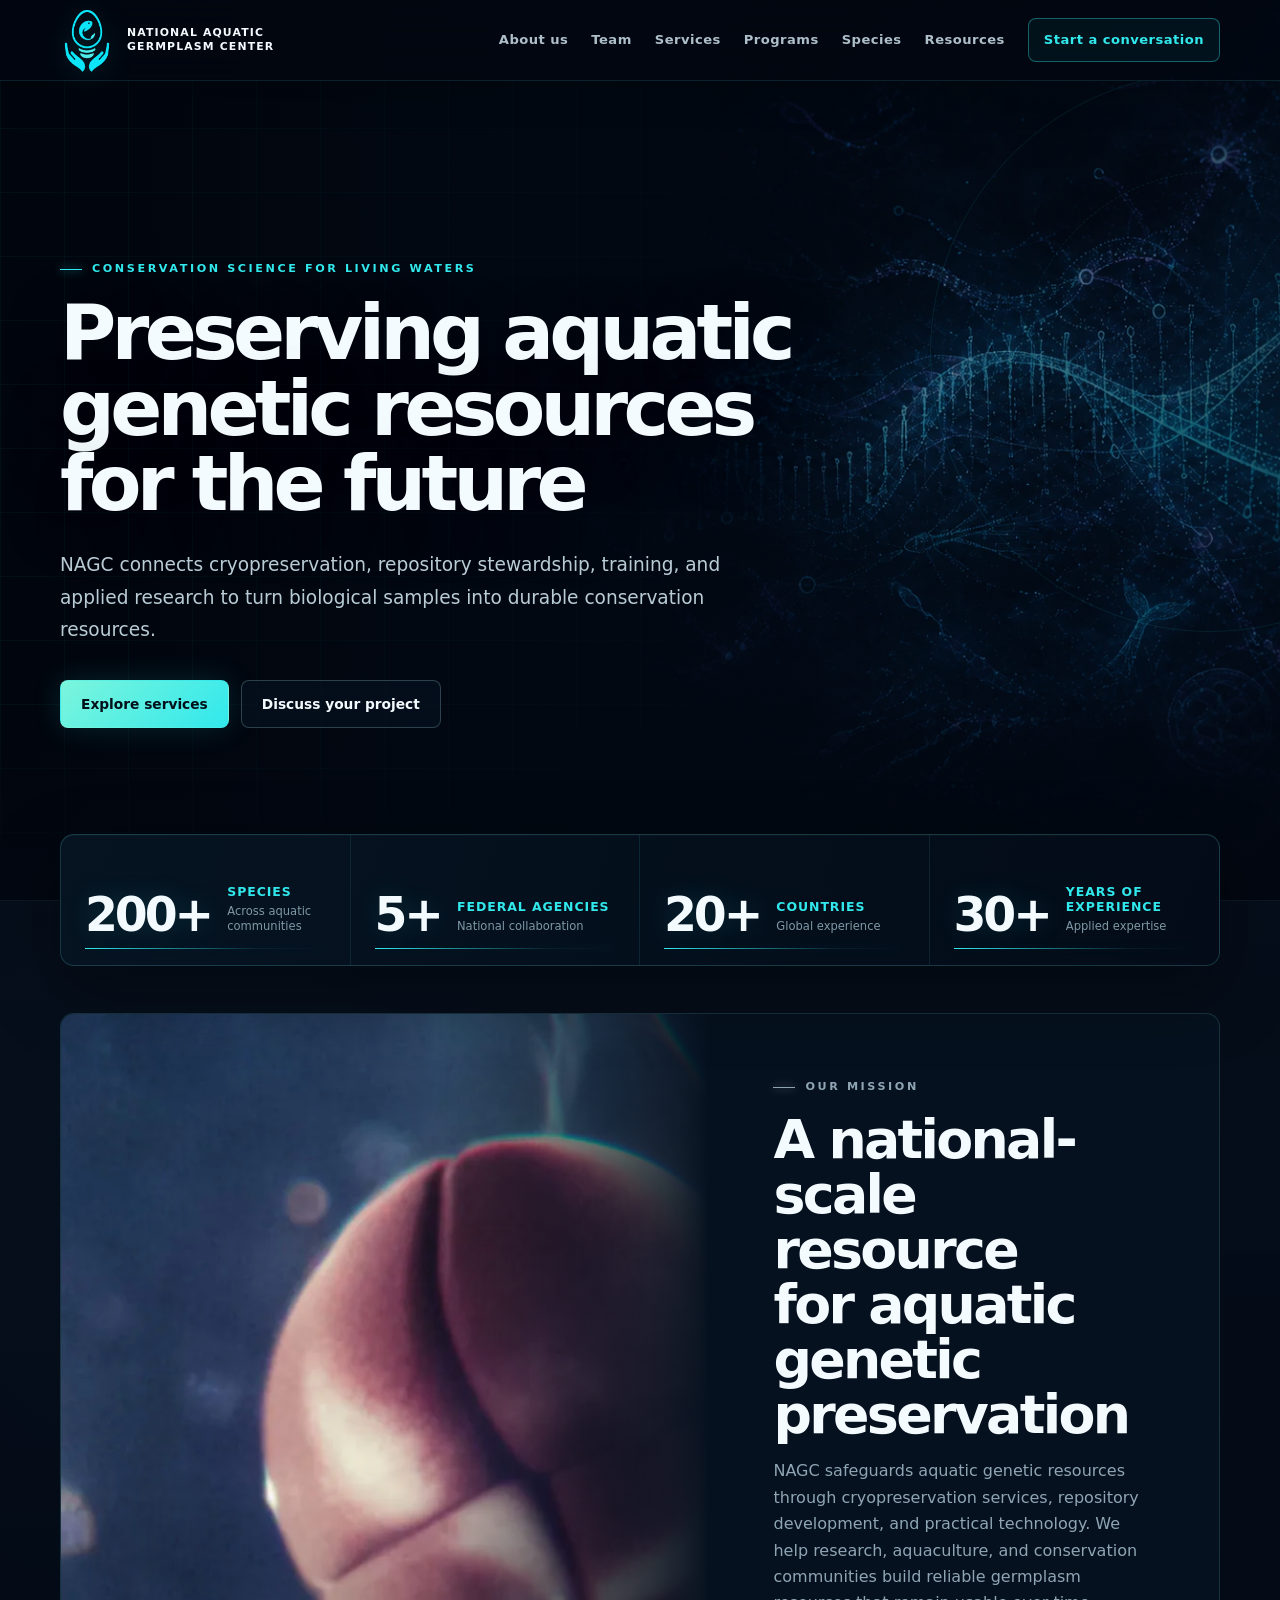
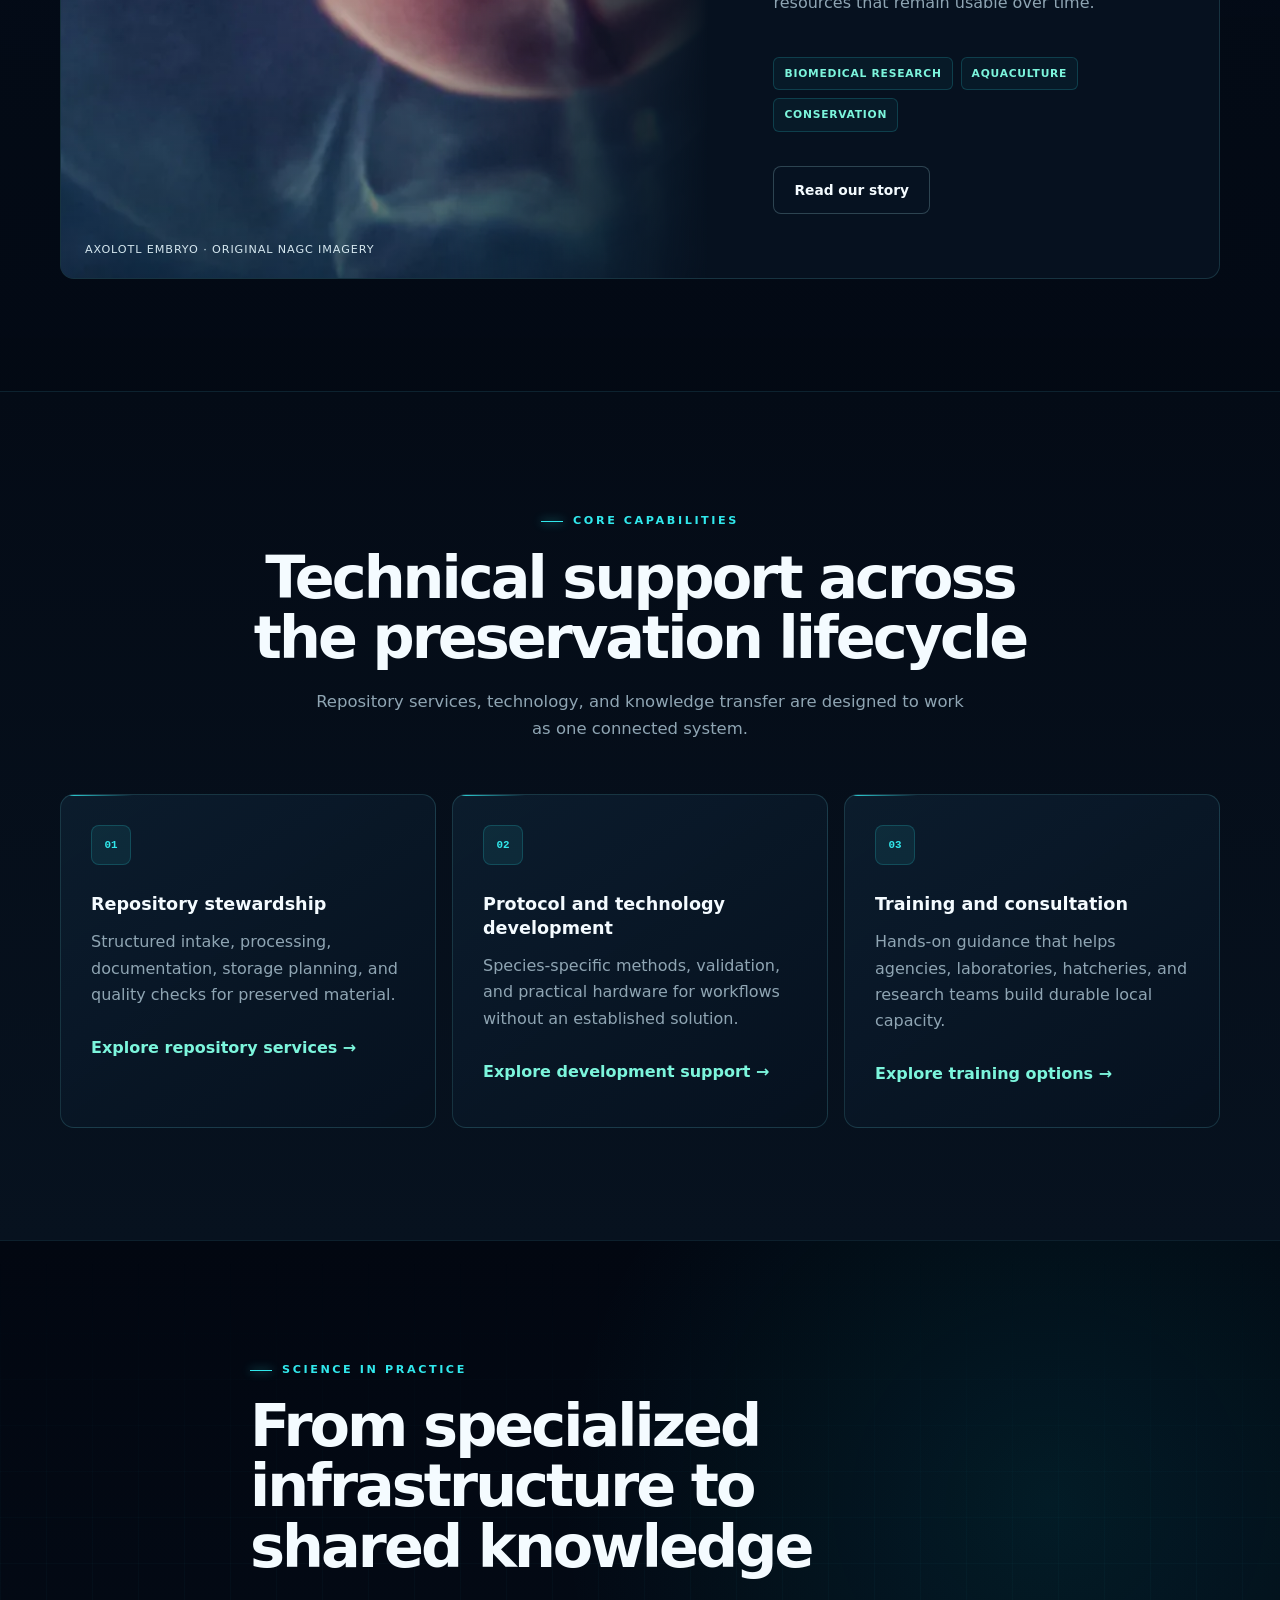
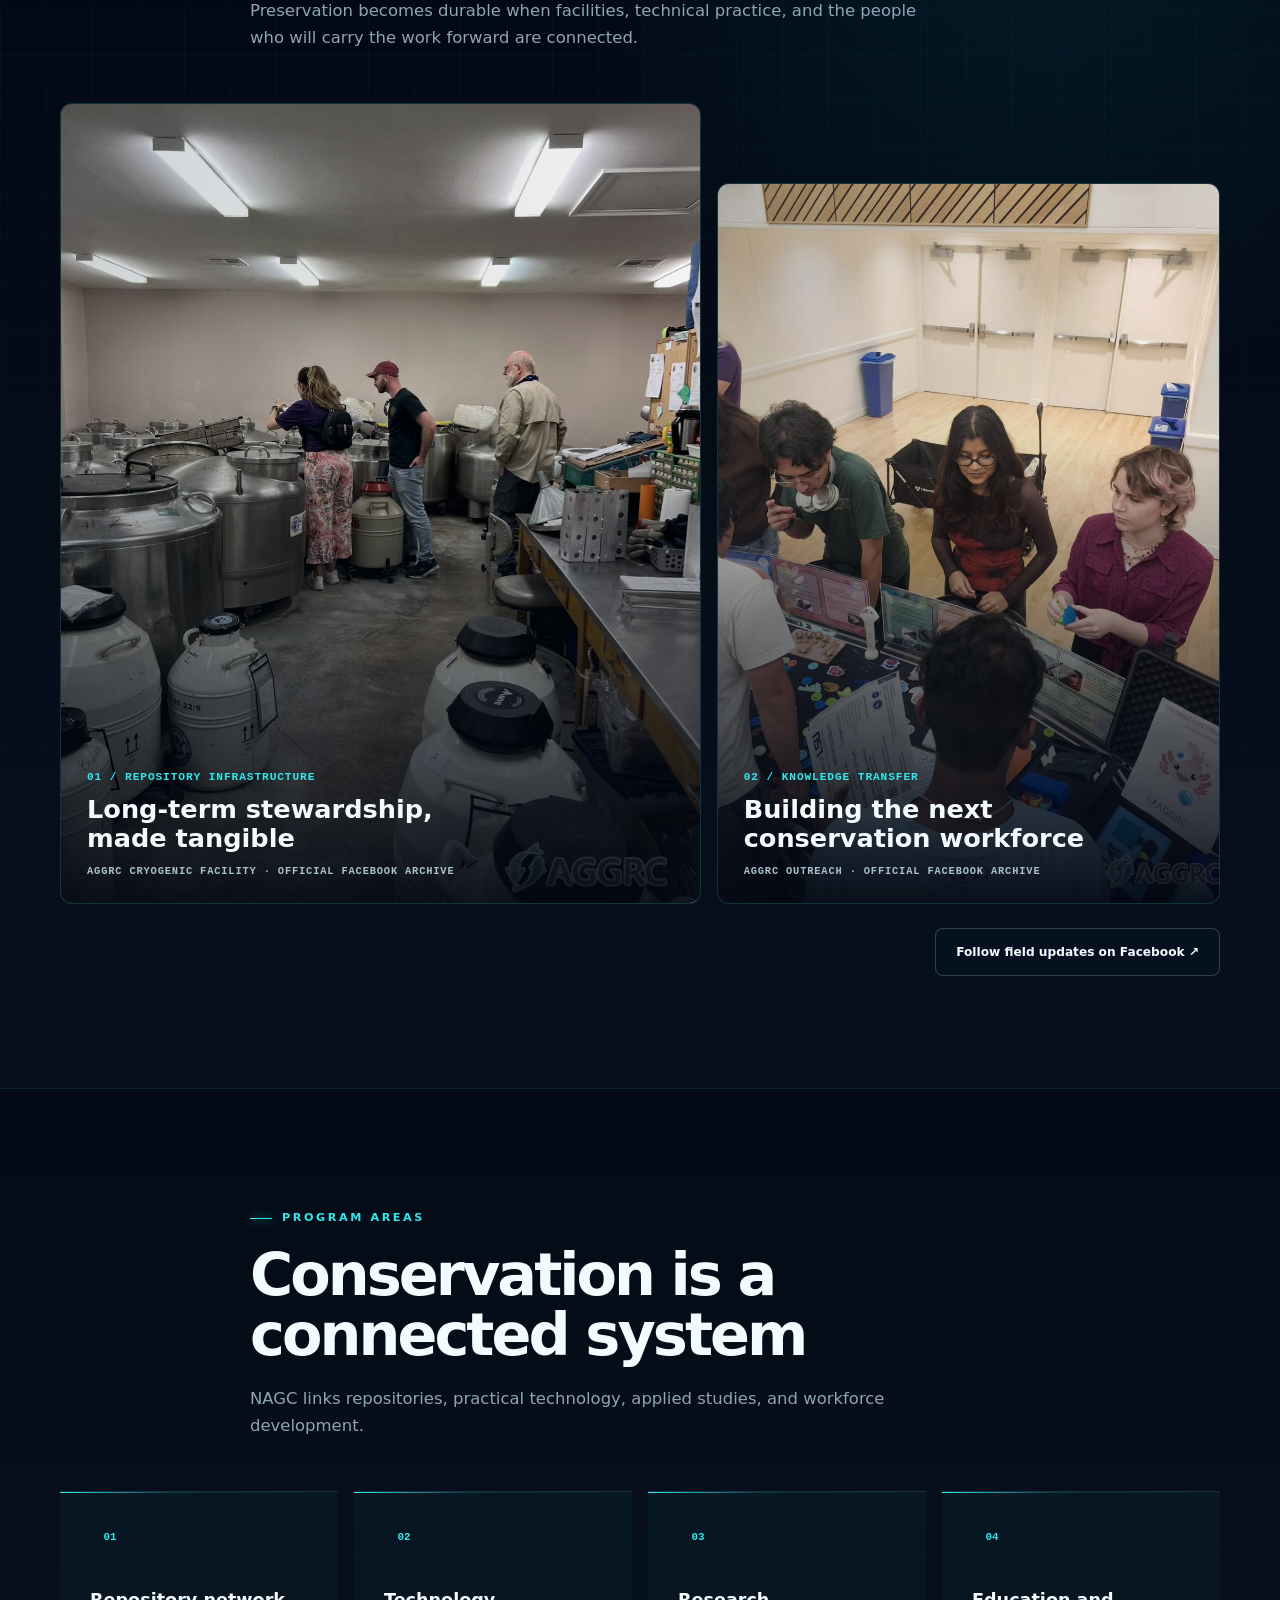
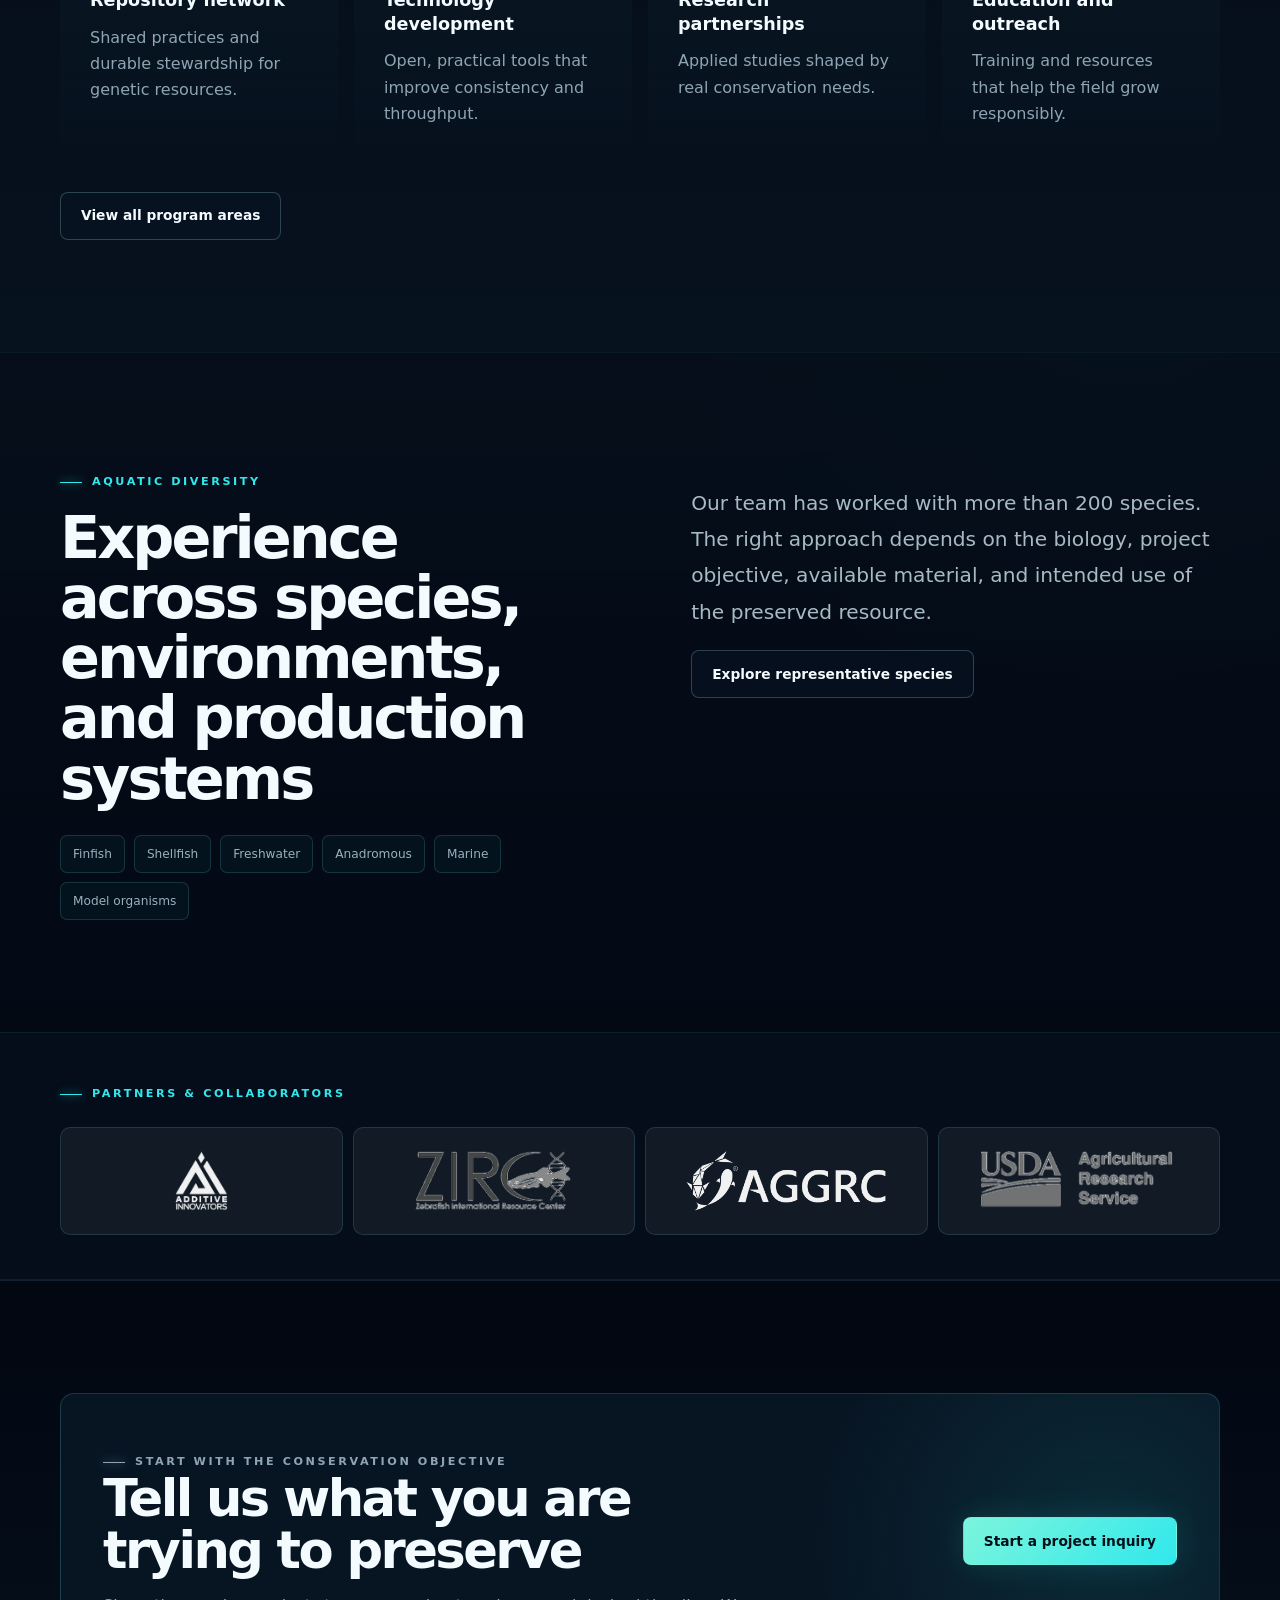
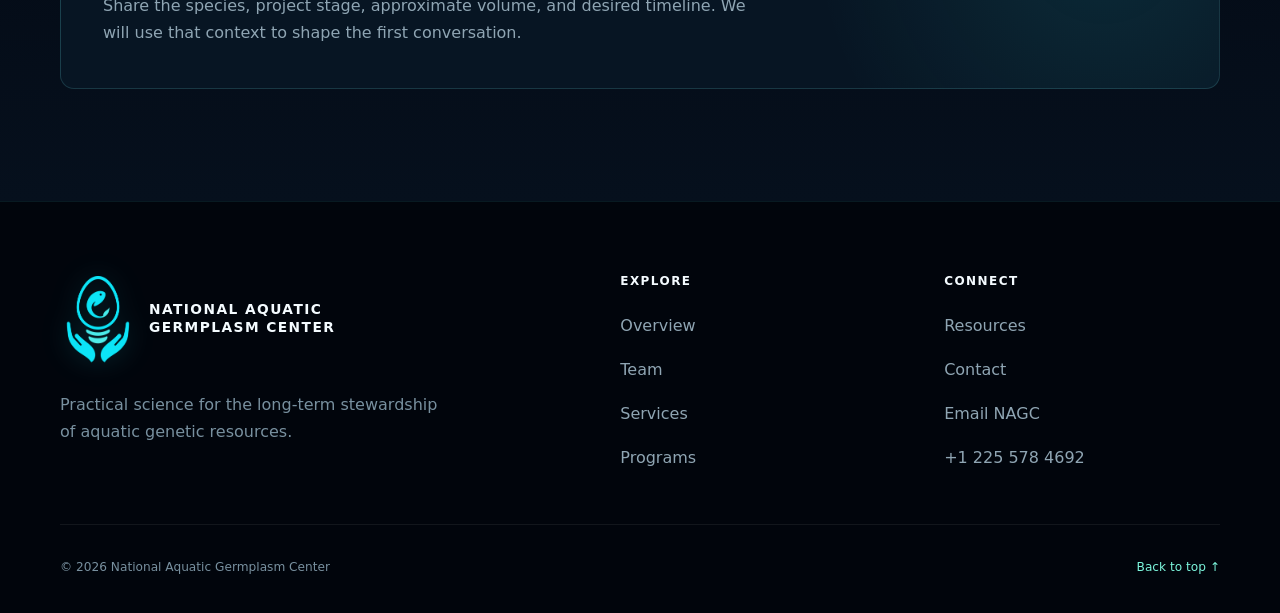
==== commit 5f2eb995: "Simplify homepage hero evidence" ====
--- a/index.html
+++ b/index.html
@@ -54,15 +54,14 @@
         <p class="hero-copy">NAGC connects cryopreservation, repository stewardship, training, and applied research to turn biological samples into durable conservation resources.</p>
         <div class="button-row"><a class="button primary" href="/services">Explore services</a><a class="button secondary" href="/contact">Discuss your project</a></div>
       </div>
-      <a class="scroll-cue" href="#impact">Explore NAGC <span aria-hidden="true">↓</span></a>
     </section>
 
     <div class="impact-strip" id="impact" aria-label="NAGC team experience">
       <div class="shell impact-panel">
-        <div class="impact-item" data-index="01"><strong>200+</strong><span class="impact-copy"><b>Species</b><small>Across aquatic communities</small></span></div>
-        <div class="impact-item" data-index="02"><strong>5+</strong><span class="impact-copy"><b>Federal agencies</b><small>National collaboration</small></span></div>
-        <div class="impact-item" data-index="03"><strong>20+</strong><span class="impact-copy"><b>Countries</b><small>Global experience</small></span></div>
-        <div class="impact-item" data-index="04"><strong>30+</strong><span class="impact-copy"><b>Years of experience</b><small>Applied expertise</small></span></div>
+        <div class="impact-item"><strong>200+</strong><span class="impact-copy"><b>Species</b><small>Across aquatic communities</small></span></div>
+        <div class="impact-item"><strong>5+</strong><span class="impact-copy"><b>Federal agencies</b><small>National collaboration</small></span></div>
+        <div class="impact-item"><strong>20+</strong><span class="impact-copy"><b>Countries</b><small>Global experience</small></span></div>
+        <div class="impact-item"><strong>30+</strong><span class="impact-copy"><b>Years of experience</b><small>Applied expertise</small></span></div>
       </div>
     </div>
 
--- a/styles.css
+++ b/styles.css
@@ -53,13 +53,10 @@
 @media(prefers-reduced-motion:reduce){html{scroll-behavior:auto}*,*::before,*::after{animation-duration:.01ms!important;animation-iteration-count:1!important;transition-duration:.01ms!important}}
 
 /* Homepage evidence panel and editorial refinements */
-.scroll-cue{bottom:118px}
 .impact-strip{height:0;border:0;background:transparent}
 .impact-strip .impact-panel{position:relative;display:grid;grid-template-columns:repeat(4,1fr);transform:translateY(-50%);overflow:hidden;border:1px solid rgba(101,230,235,.2);border-radius:14px;background:linear-gradient(110deg,rgba(6,20,34,.97),rgba(3,12,24,.94));box-shadow:0 26px 70px rgba(0,0,0,.38),inset 0 1px rgba(255,255,255,.025);-webkit-backdrop-filter:blur(18px);backdrop-filter:blur(18px)}
-.impact-panel::before{content:"Experience signal / NAGC";position:absolute;z-index:2;top:11px;left:20px;color:#63818e;font:700 .59rem/1 ui-monospace,SFMono-Regular,Consolas,monospace;letter-spacing:.13em;text-transform:uppercase}
-.impact-strip .impact-item{position:relative;display:flex;align-items:flex-end;gap:16px;min-height:152px;padding:42px 24px 30px;border-right:1px solid rgba(72,217,226,.11);text-transform:none}
+.impact-strip .impact-item{position:relative;display:flex;align-items:flex-end;gap:16px;min-height:130px;padding:28px 24px 30px;border-right:1px solid rgba(72,217,226,.11);text-transform:none}
 .impact-strip .impact-item:last-child{border-right:0}
-.impact-strip .impact-item::before{content:attr(data-index);position:absolute;top:14px;right:16px;color:#3f737c;font:700 .6rem/1 ui-monospace,SFMono-Regular,Consolas,monospace;letter-spacing:.08em}
 .impact-strip .impact-item::after{content:"";position:absolute;right:24px;bottom:16px;left:24px;height:1px;background:linear-gradient(90deg,var(--aqua),rgba(49,232,236,.08) 72%,transparent);box-shadow:0 0 10px rgba(49,232,236,.14)}
 .impact-strip .impact-item strong{color:var(--white);font-size:clamp(2.35rem,3.7vw,3.65rem);font-weight:690;line-height:.85;letter-spacing:-.065em;text-shadow:0 0 28px rgba(49,232,236,.16)}
 .impact-strip .impact-copy{display:grid;gap:4px;min-height:0;padding:0 0 1px;border:0;text-transform:none}
@@ -78,19 +75,17 @@
 .partner-logo:nth-child(3) img{filter:grayscale(1) brightness(2.4)}
 
 @media(max-width:900px){
-  .impact-strip{height:48px}
+  .impact-strip{height:32px}
   .impact-strip .impact-panel{grid-template-columns:repeat(2,1fr)}
   .impact-strip .impact-item:nth-child(2){border-right:0}
   .impact-strip .impact-item:nth-child(n+3){border-top:1px solid rgba(72,217,226,.11)}
   .field-grid{grid-template-columns:1.15fr .85fr}
 }
 @media(max-width:620px){
-  .home-hero{min-height:760px;padding-bottom:155px}
-  .impact-strip{height:166px}
+  .home-hero{min-height:740px;padding-bottom:140px}
+  .impact-strip{height:150px}
   .impact-strip .impact-panel{transform:translateY(-28%)}
-  .impact-panel::before{left:13px;font-size:.54rem}
-  .impact-strip .impact-item{min-height:116px;padding:37px 13px 24px;gap:8px}
-  .impact-strip .impact-item::before{top:13px;right:11px}
+  .impact-strip .impact-item{min-height:104px;padding:23px 13px 24px;gap:8px}
   .impact-strip .impact-item::after{right:13px;bottom:12px;left:13px}
   .impact-strip .impact-item strong{font-size:clamp(1.75rem,9vw,2.35rem)}
   .impact-strip .impact-copy{gap:2px}
